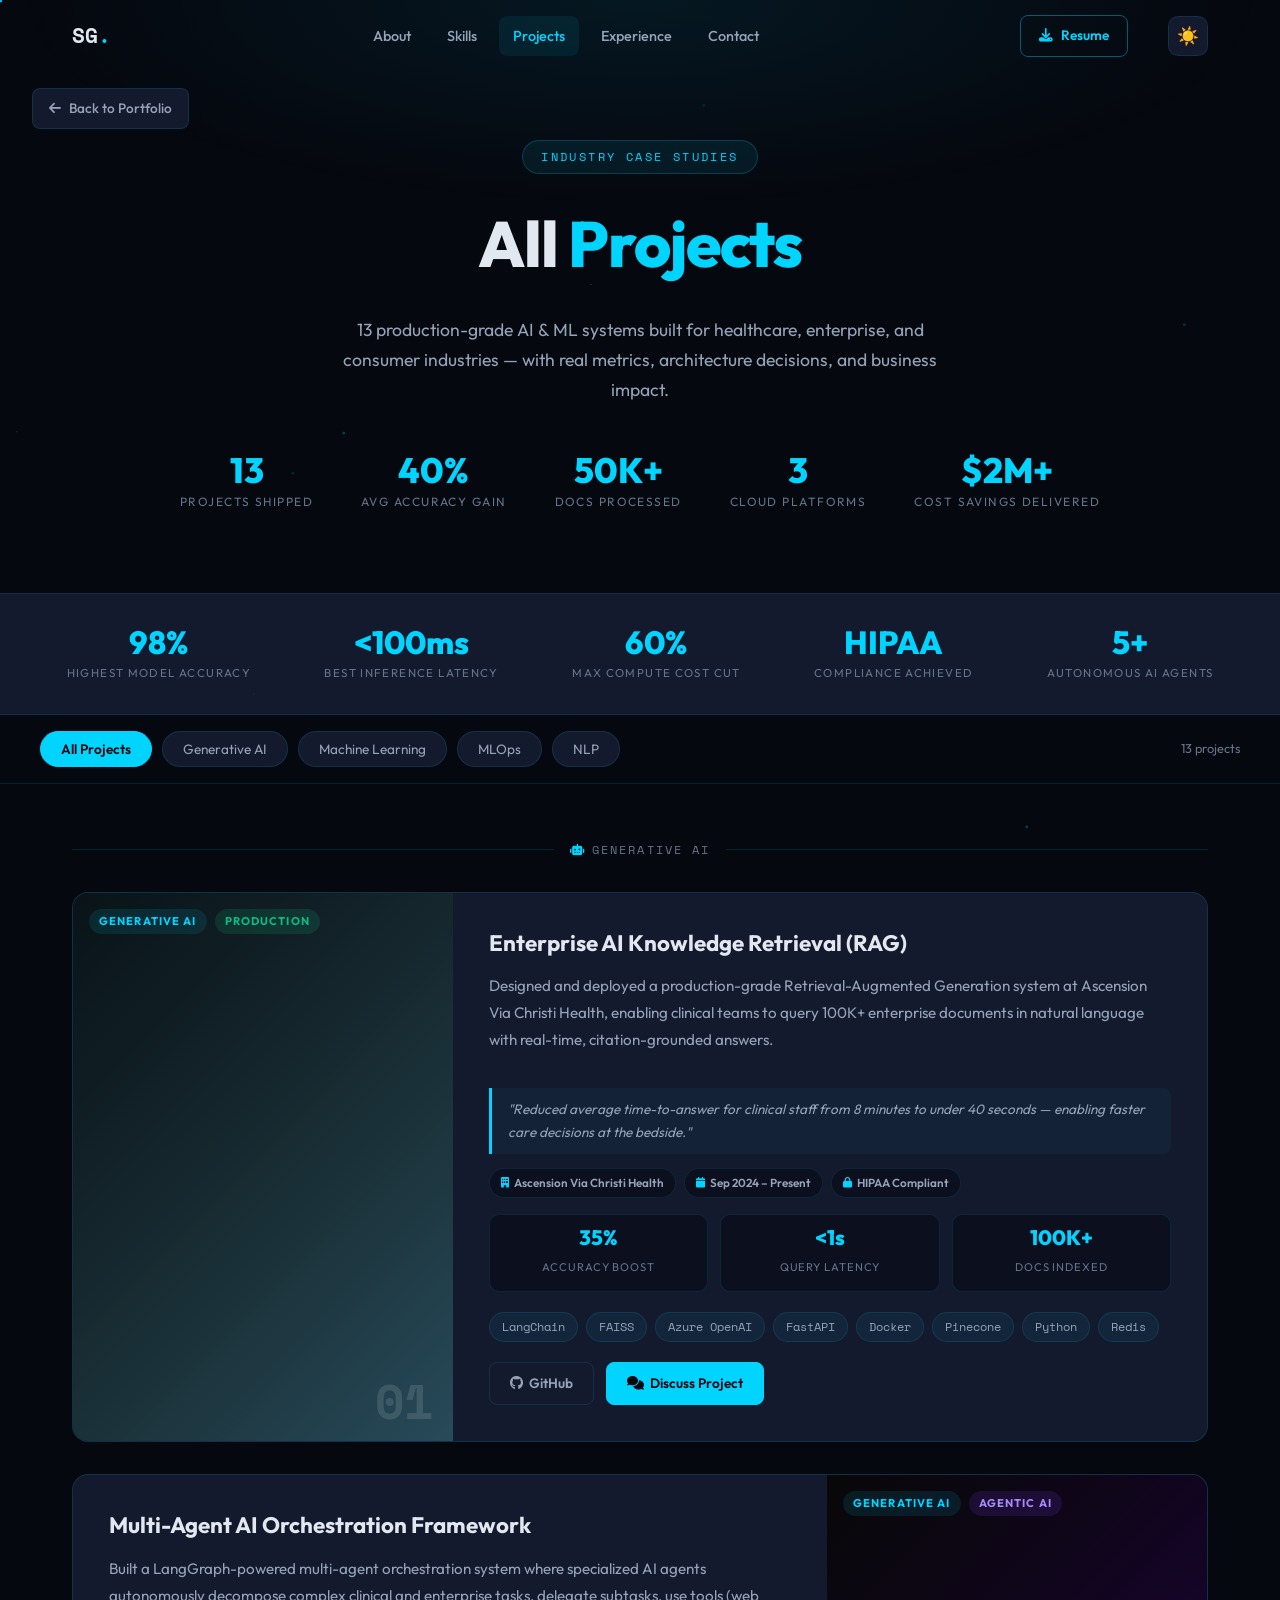
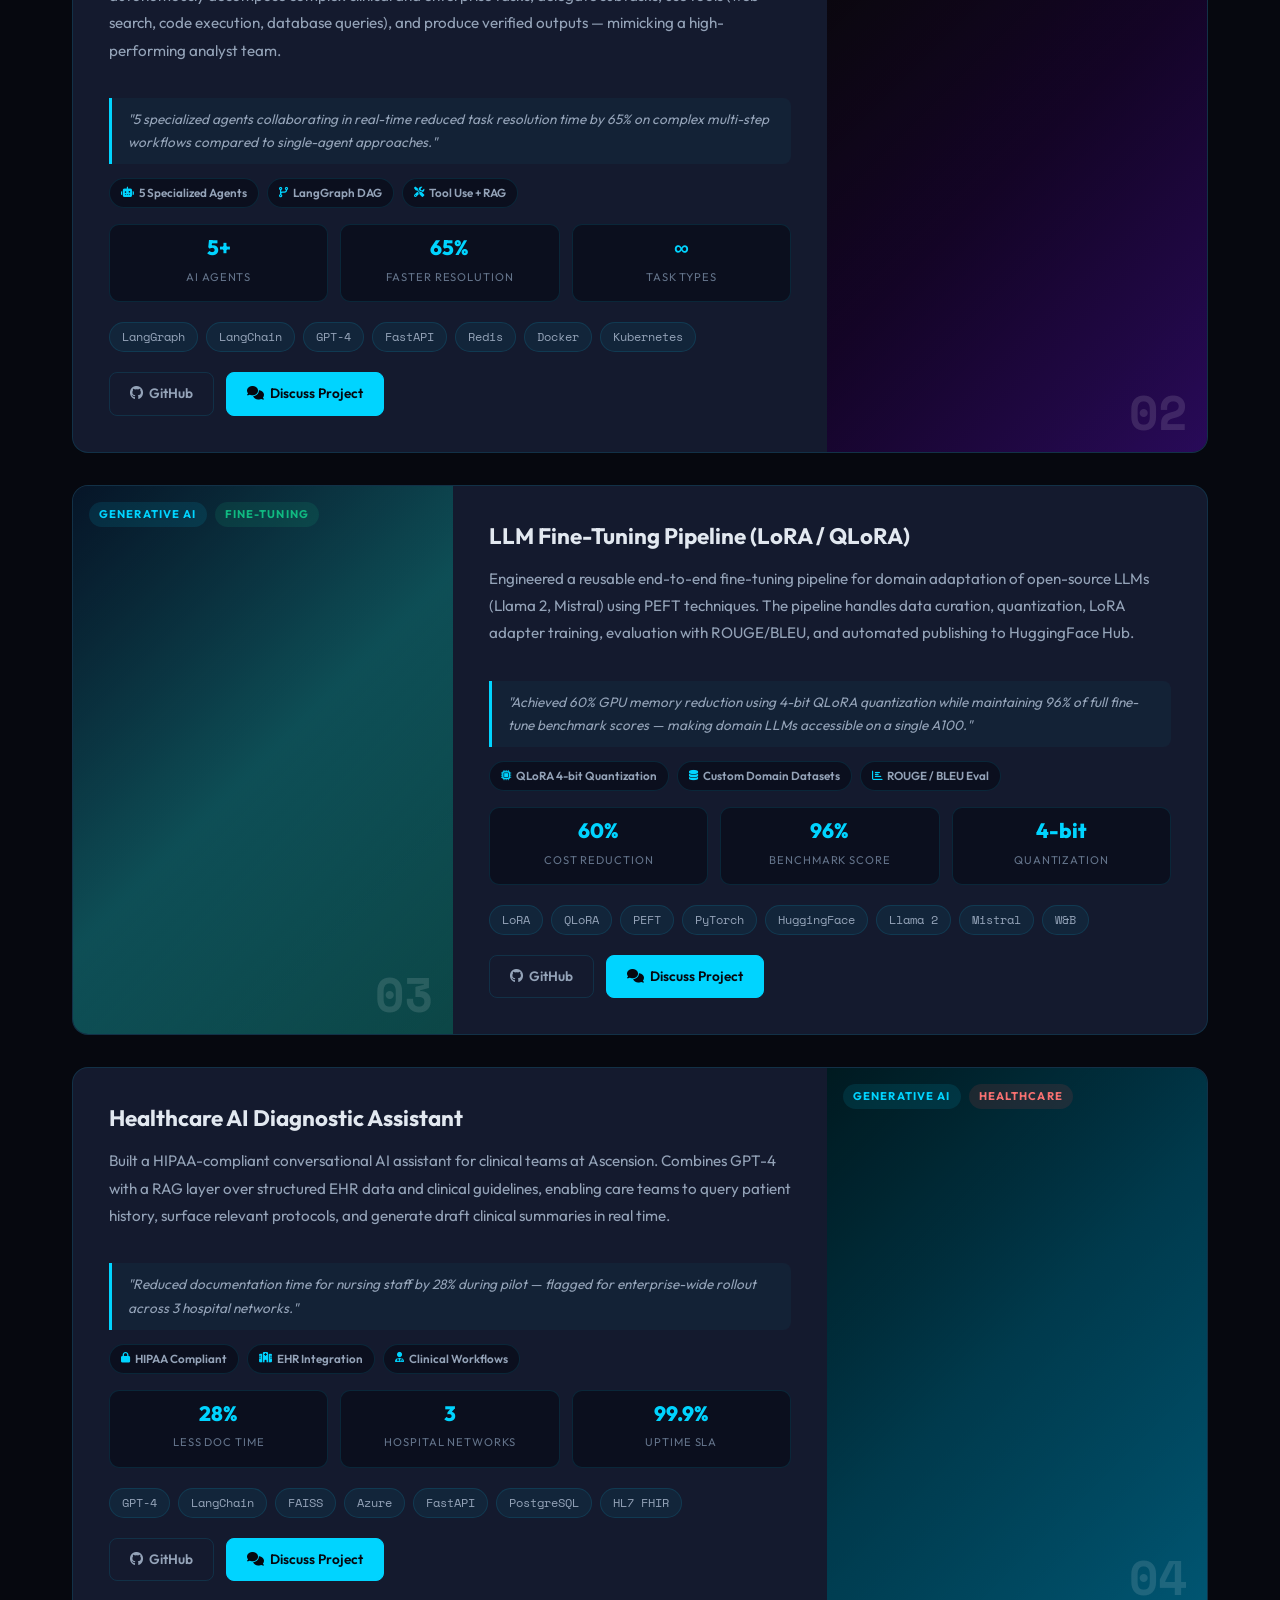
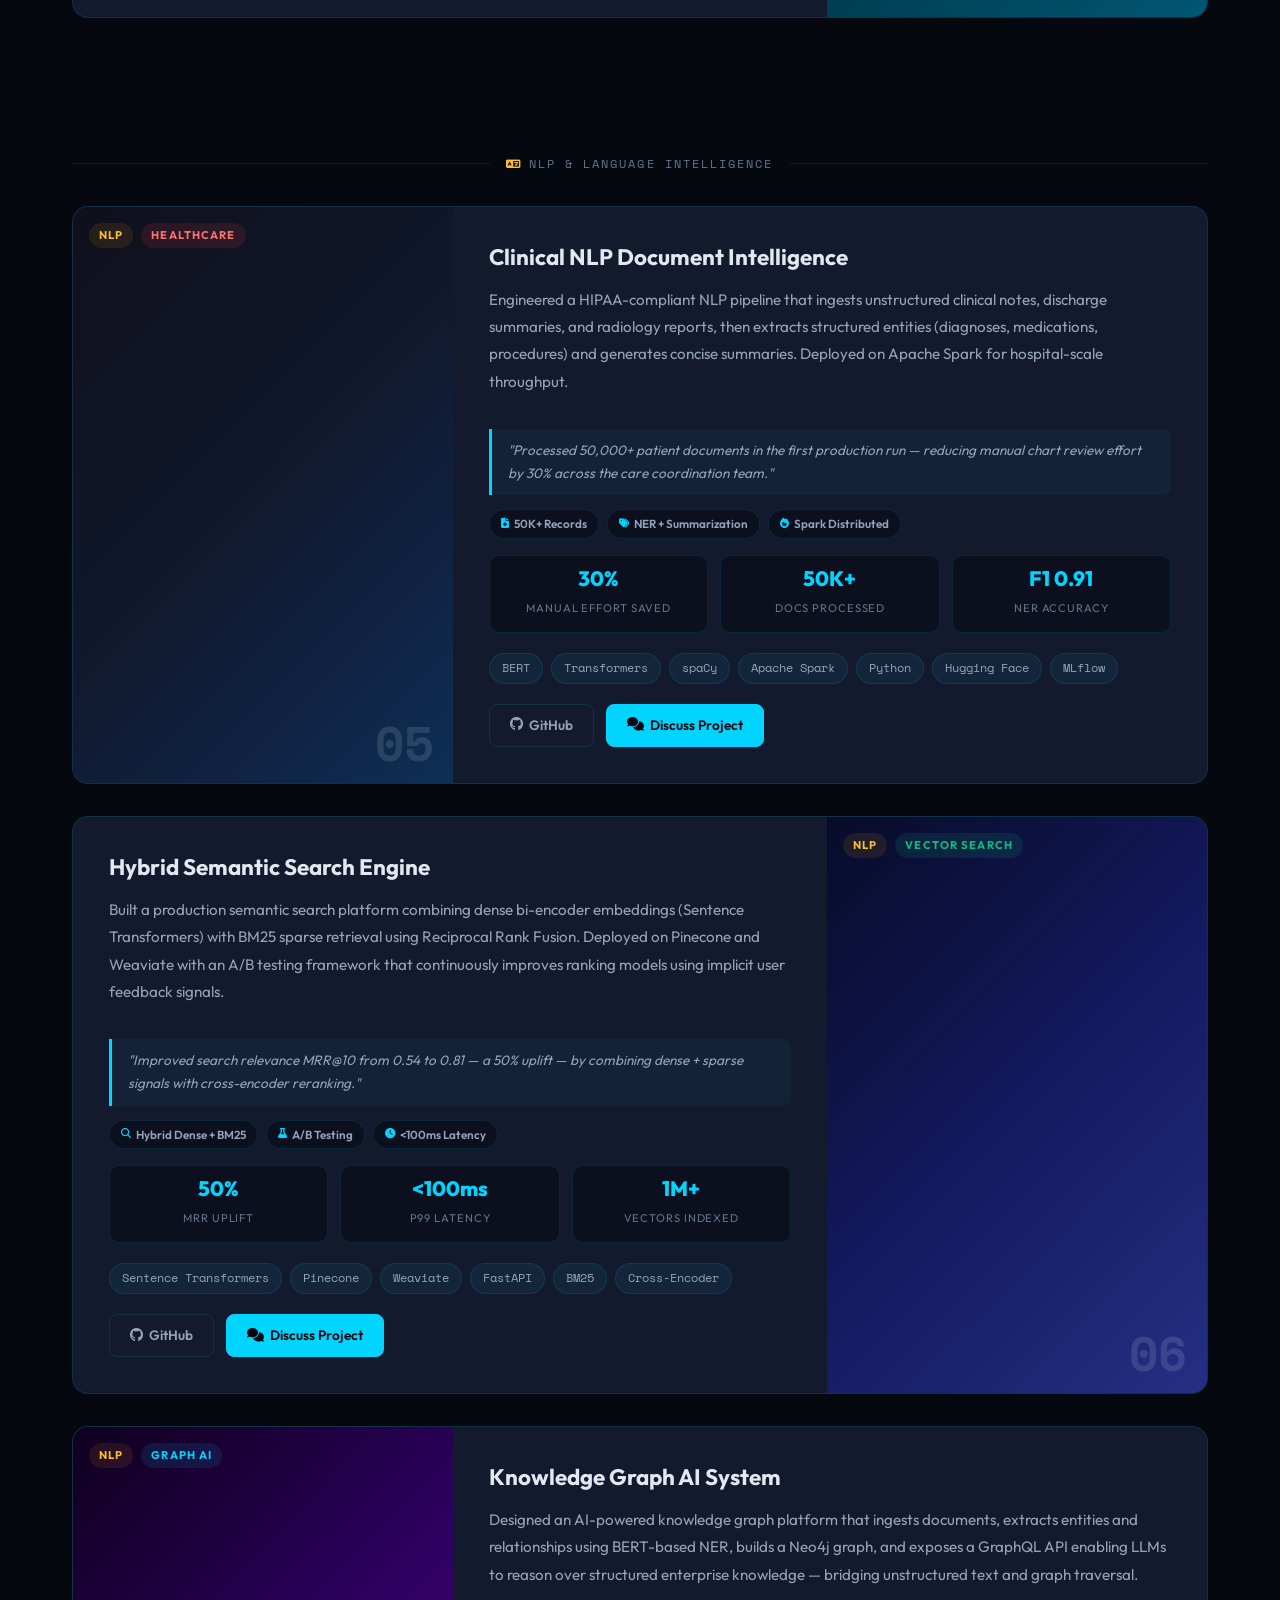
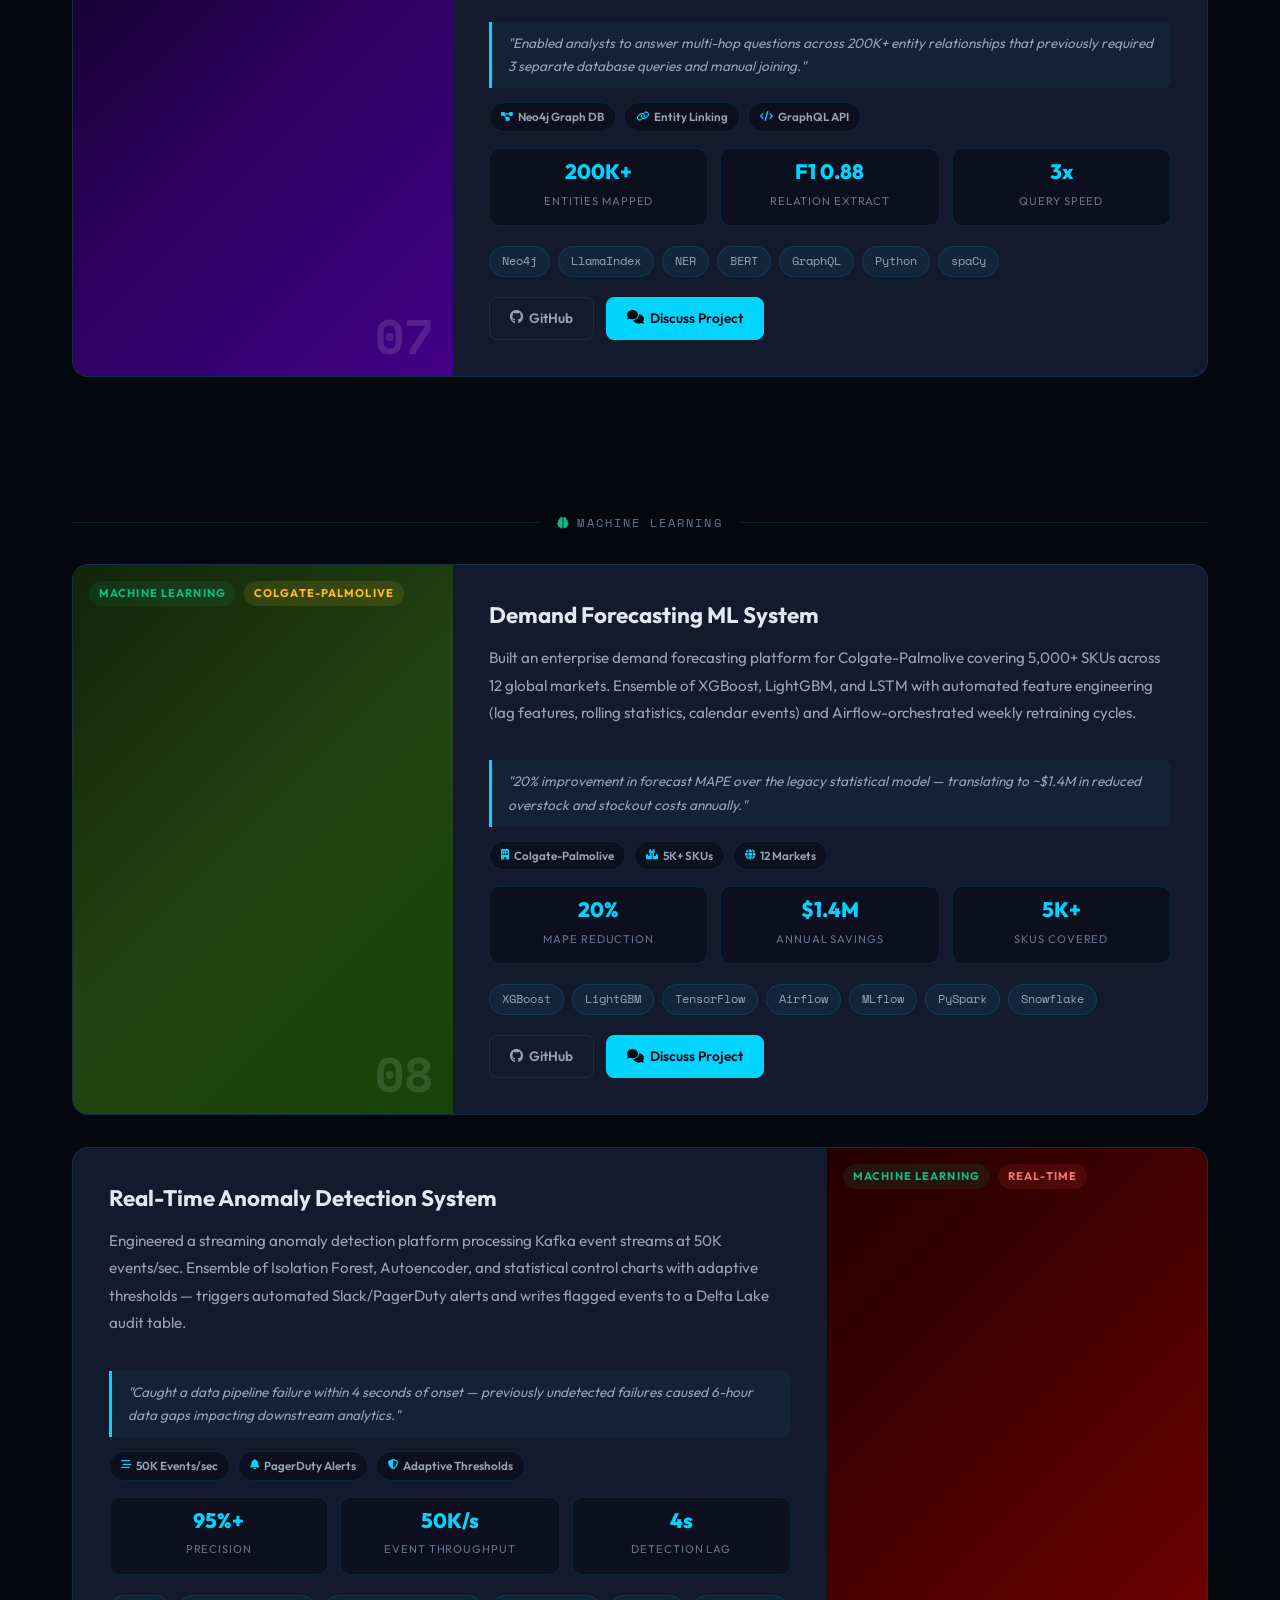
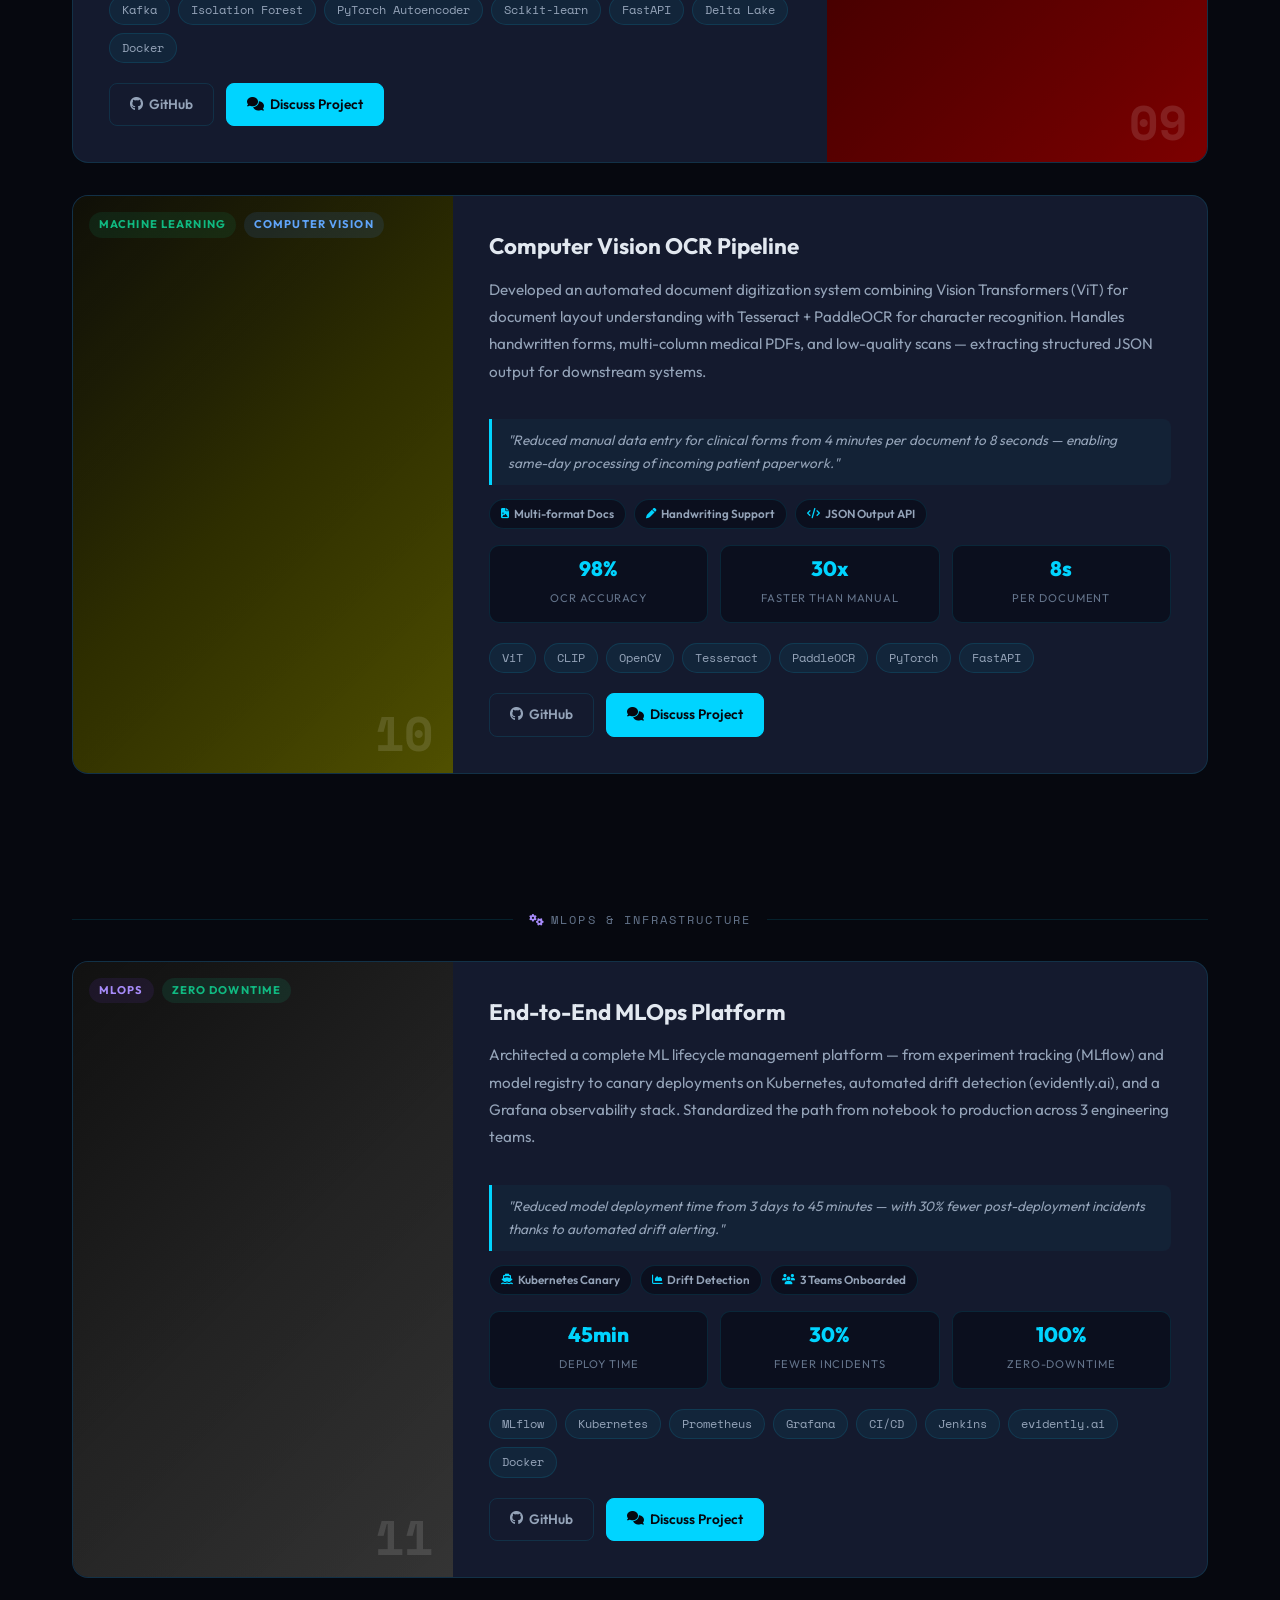
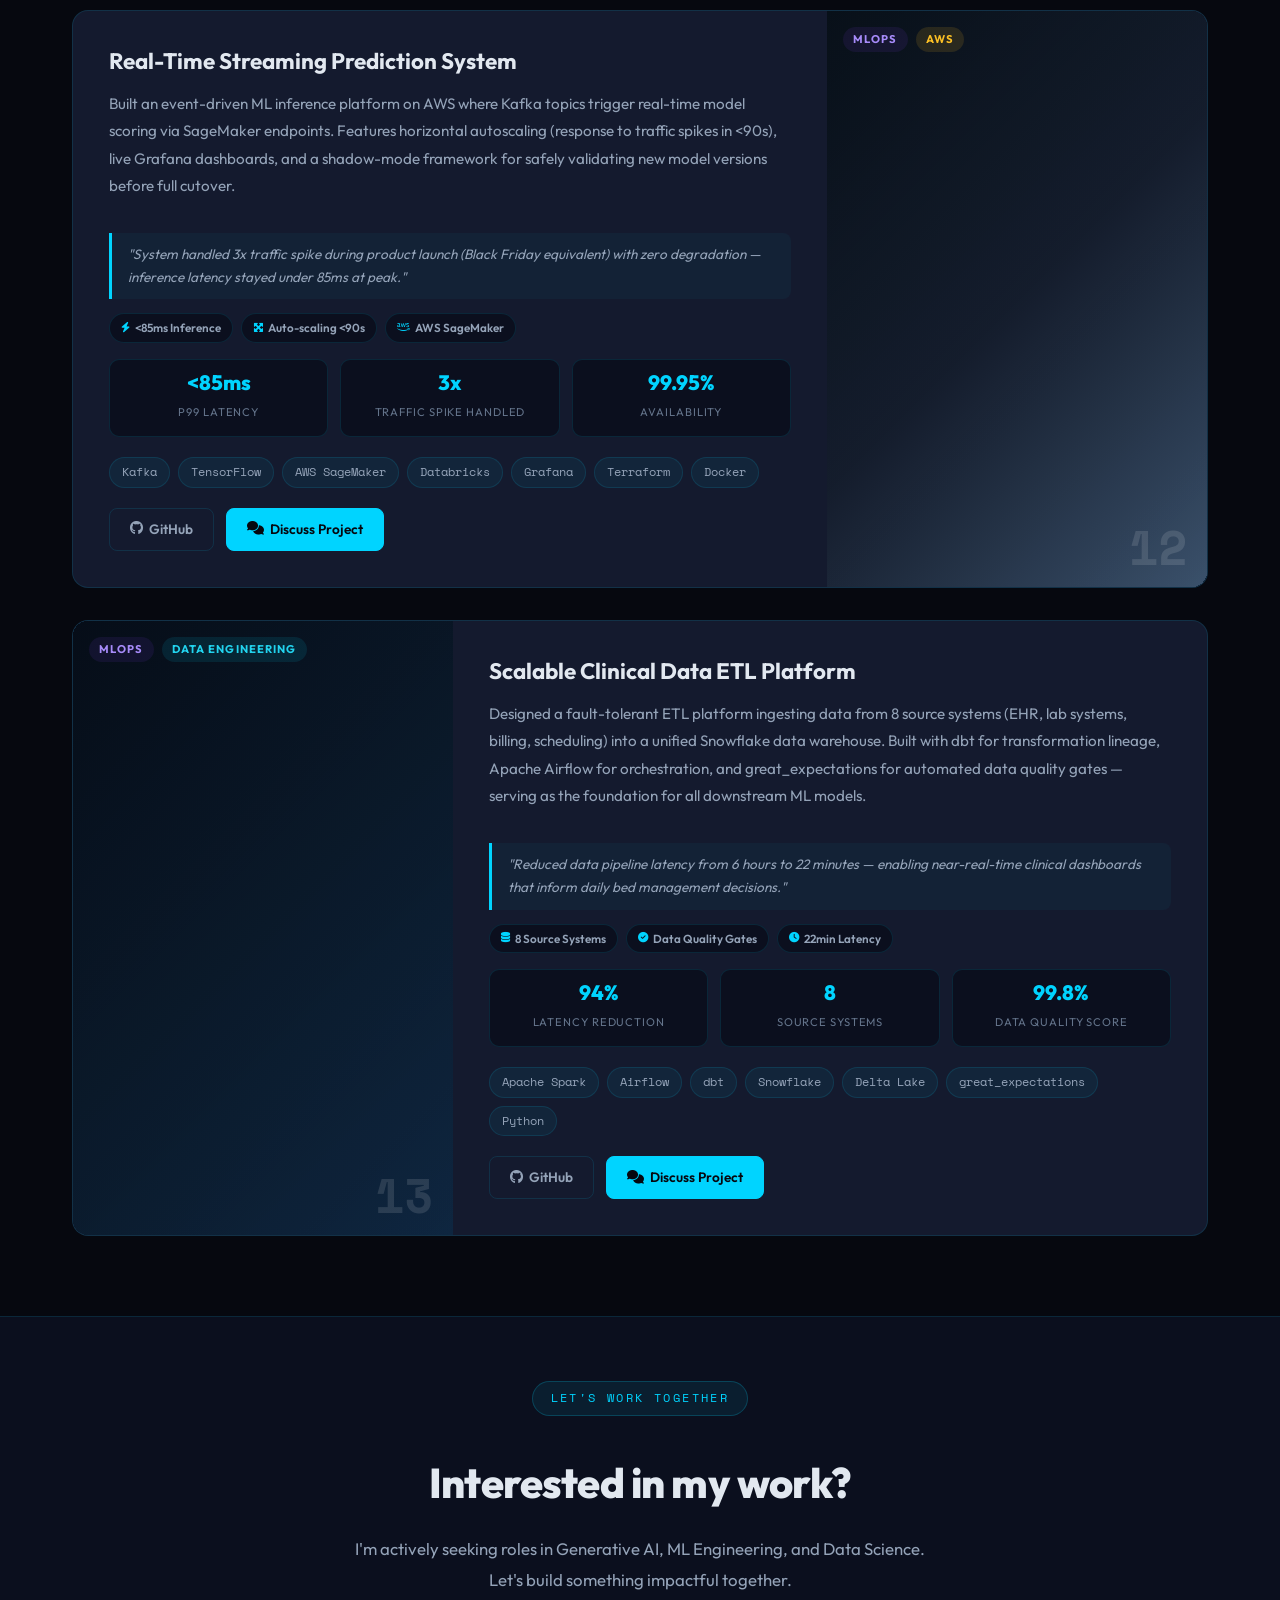
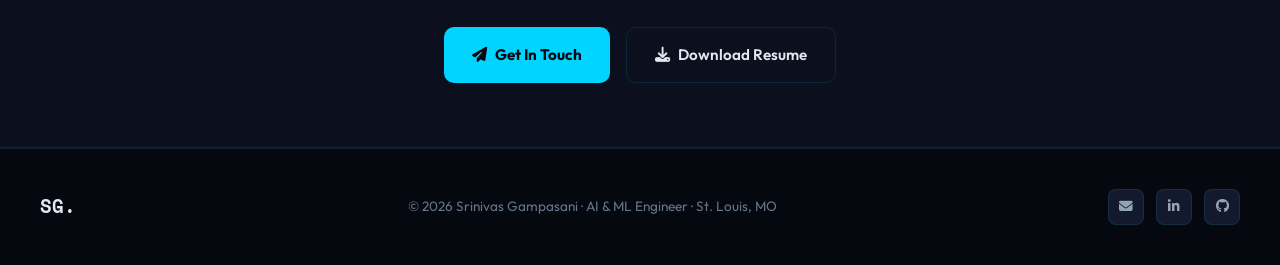
==== projects.html @ b4c56ce0 "Update projects.html" ====
<!DOCTYPE html>
<html lang="en" data-theme="dark">
<head>
  <meta charset="UTF-8">
  <meta name="viewport" content="width=device-width, initial-scale=1.0">
  <title>Projects — Srinivas Gampasani | AI & ML Engineer</title>
  <link rel="stylesheet" href="style.css">
  <link rel="stylesheet" href="https://cdnjs.cloudflare.com/ajax/libs/font-awesome/6.5.0/css/all.min.css">
  <link href="https://fonts.googleapis.com/css2?family=Space+Mono:wght@400;700&family=Outfit:wght@300;400;500;600;700;800&display=swap" rel="stylesheet">
  <style>
    /* Extra styles scoped to projects page */
    .back-nav {
      display: inline-flex; align-items: center; gap: 8px;
      color: var(--text2); text-decoration: none; font-size: 0.85rem; font-weight: 500;
      padding: 8px 16px; border-radius: 8px; border: 1px solid var(--border);
      background: var(--surface); transition: all 0.2s;
    }
    .back-nav:hover { color: var(--accent); border-color: var(--accent); }
    .back-nav-wrap {
      position: absolute; top: 88px; left: 32px; z-index: 10;
    }
    @media(max-width:600px){ .back-nav-wrap { left: 20px; top: 84px; } }

    /* Impact bar */
    .impact-bar {
      background: var(--surface);
      border-top: 1px solid var(--border);
      border-bottom: 1px solid var(--border);
      padding: 32px;
      margin-bottom: 0;
    }
    .impact-bar-inner {
      max-width: 1200px; margin: 0 auto;
      display: flex; justify-content: space-around; flex-wrap: wrap; gap: 20px;
    }
    .impact-stat { text-align: center; }
    .impact-stat-num {
      font-size: 2rem; font-weight: 800; color: var(--accent);
      display: block; line-height: 1;
    }
    .impact-stat-lbl {
      font-size: 0.72rem; color: var(--text3);
      text-transform: uppercase; letter-spacing: 0.12em; margin-top: 5px;
      display: block;
    }

    /* Project section divider label */
    .category-divider {
      display: flex; align-items: center; gap: 16px;
      max-width: 1200px; margin: 56px auto 32px; padding: 0 32px;
    }
    .category-divider-line { flex: 1; height: 1px; background: var(--border); }
    .category-divider-label {
      font-family: 'Space Mono', monospace; font-size: 0.72rem;
      letter-spacing: 0.18em; text-transform: uppercase; color: var(--text3);
      white-space: nowrap;
    }
    @media(max-width:600px){ .category-divider { padding: 0 20px; } }

    /* Project detail chips inside cards */
    .detail-chips { display: flex; flex-wrap: wrap; gap: 8px; margin-bottom: 16px; }
    .detail-chip {
      display: inline-flex; align-items: center; gap: 5px;
      font-size: 0.73rem; font-weight: 600;
      padding: 4px 11px; border-radius: 100px;
      border: 1px solid var(--border); color: var(--text2);
      background: var(--bg2);
    }
    .detail-chip i { font-size: 0.65rem; color: var(--accent); }

    /* Highlight quote inside cards */
    .project-quote {
      border-left: 3px solid var(--accent);
      padding: 10px 16px;
      margin: 14px 0;
      background: rgba(0,212,255,0.04);
      border-radius: 0 8px 8px 0;
      font-size: 0.85rem; color: var(--text2); font-style: italic;
      line-height: 1.7;
    }
    [data-theme="light"] .project-quote {
      background: rgba(0,119,182,0.05);
      border-color: var(--accent);
    }

    /* Full card reverse layout image goes right */
    .full-project-card.reverse .full-project-img { order: 2; }
    .full-project-card.reverse .full-project-body { order: 1; }

    @media(max-width:900px){
      .full-project-card.reverse .full-project-img,
      .full-project-card.reverse .full-project-body { order: unset; }
    }
  </style>
</head>
<body>

<canvas id="bg-canvas"></canvas>

<!-- NAVBAR -->
<header id="navbar">
  <div class="nav-inner">
    <a href="index.html" class="nav-logo">SG<span class="dot">.</span></a>
    <nav>
      <a href="index.html#about">About</a>
      <a href="index.html#skills">Skills</a>
      <a href="projects.html" class="active">Projects</a>
      <a href="index.html#experience">Experience</a>
      <a href="index.html#contact">Contact</a>
    </nav>
    <a href="assets/Srinivas Resume.pdf" target="_blank" class="nav-resume">
      <i class="fas fa-download"></i> Resume
    </a>
    <button id="theme-toggle" aria-label="Toggle theme">☀️</button>
    <button id="menu-toggle" aria-label="Toggle menu"><span></span><span></span><span></span></button>
  </div>
  <div class="mobile-menu" id="mobile-menu">
    <a href="index.html#about">About</a>
    <a href="index.html#skills">Skills</a>
    <a href="projects.html">Projects</a>
    <a href="index.html#experience">Experience</a>
    <a href="index.html#contact">Contact</a>
    <a href="assets/Srinivas Resume.pdf" target="_blank">Download Resume</a>
  </div>
</header>

<!-- HERO -->
<section class="projects-page-hero" style="position:relative;">
  <div class="back-nav-wrap">
    <a href="index.html" class="back-nav"><i class="fas fa-arrow-left"></i> Back to Portfolio</a>
  </div>
  <span class="section-label">Industry Case Studies</span>
  <h1>All <span class="accent">Projects</span></h1>
  <p>13 production-grade AI & ML systems built for healthcare, enterprise, and consumer industries — with real metrics, architecture decisions, and business impact.</p>
  <div class="projects-stats-bar">
    <div class="pstat"><span class="pstat-num">13</span><span class="pstat-lbl">Projects shipped</span></div>
    <div class="pstat"><span class="pstat-num">40%</span><span class="pstat-lbl">Avg accuracy gain</span></div>
    <div class="pstat"><span class="pstat-num">50K+</span><span class="pstat-lbl">Docs processed</span></div>
    <div class="pstat"><span class="pstat-num">3</span><span class="pstat-lbl">Cloud platforms</span></div>
    <div class="pstat"><span class="pstat-num">$2M+</span><span class="pstat-lbl">Cost savings delivered</span></div>
  </div>
</section>

<!-- IMPACT BAR -->
<div class="impact-bar">
  <div class="impact-bar-inner">
    <div class="impact-stat"><span class="impact-stat-num">98%</span><span class="impact-stat-lbl">Highest model accuracy</span></div>
    <div class="impact-stat"><span class="impact-stat-num">&lt;100ms</span><span class="impact-stat-lbl">Best inference latency</span></div>
    <div class="impact-stat"><span class="impact-stat-num">60%</span><span class="impact-stat-lbl">Max compute cost cut</span></div>
    <div class="impact-stat"><span class="impact-stat-num">HIPAA</span><span class="impact-stat-lbl">Compliance achieved</span></div>
    <div class="impact-stat"><span class="impact-stat-num">5+</span><span class="impact-stat-lbl">Autonomous AI agents</span></div>
  </div>
</div>

<!-- STICKY FILTER -->
<div class="projects-filter-section">
  <div class="projects-filter-inner">
    <div class="filter-bar">
      <button class="filter-btn active" data-filter="all">All Projects</button>
      <button class="filter-btn" data-filter="genai">Generative AI</button>
      <button class="filter-btn" data-filter="ml">Machine Learning</button>
      <button class="filter-btn" data-filter="mlops">MLOps</button>
      <button class="filter-btn" data-filter="nlp">NLP</button>
    </div>
    <span style="font-size:0.8rem;color:var(--text3);white-space:nowrap;">13 projects</span>
  </div>
</div>

<!-- ══════════════════════════════════════
     GENERATIVE AI SECTION
══════════════════════════════════════ -->
<div class="category-divider" data-section="genai">
  <div class="category-divider-line"></div>
  <span class="category-divider-label"><i class="fas fa-robot" style="color:var(--accent);margin-right:6px;"></i>Generative AI</span>
  <div class="category-divider-line"></div>
</div>

<div class="projects-full-grid">

  <!-- PROJECT 1: RAG System -->
  <div class="full-project-card" data-category="genai" id="rag">
    <div class="full-project-img">
      <img
        src="https://images.unsplash.com/photo-1677442135703-1787eea5ce01?w=760&q=80"
        alt="Enterprise RAG System — AI knowledge retrieval interface"
        loading="lazy"
        onerror="this.style.display='none';this.parentElement.style.background='linear-gradient(135deg,#0f2027,#203a43,#2c5364)';"
      >
      <div class="full-project-img-overlay"></div>
      <div class="full-project-img-badge">
        <span class="project-category-tag genai">Generative AI</span>
        <span class="project-category-tag mlops" style="background:rgba(16,185,129,0.15);color:#10b981;">Production</span>
      </div>
      <div class="full-project-number">01</div>
    </div>
    <div class="full-project-body">
      <h3>Enterprise AI Knowledge Retrieval (RAG)</h3>
      <p>Designed and deployed a production-grade Retrieval-Augmented Generation system at Ascension Via Christi Health, enabling clinical teams to query 100K+ enterprise documents in natural language with real-time, citation-grounded answers.</p>
      <div class="project-quote">"Reduced average time-to-answer for clinical staff from 8 minutes to under 40 seconds — enabling faster care decisions at the bedside."</div>
      <div class="detail-chips">
        <span class="detail-chip"><i class="fas fa-building"></i> Ascension Via Christi Health</span>
        <span class="detail-chip"><i class="fas fa-calendar"></i> Sep 2024 – Present</span>
        <span class="detail-chip"><i class="fas fa-lock"></i> HIPAA Compliant</span>
      </div>
      <div class="full-metrics">
        <div class="full-metric"><span class="full-metric-val">35%</span><span class="full-metric-lbl">Accuracy boost</span></div>
        <div class="full-metric"><span class="full-metric-val">&lt;1s</span><span class="full-metric-lbl">Query latency</span></div>
        <div class="full-metric"><span class="full-metric-val">100K+</span><span class="full-metric-lbl">Docs indexed</span></div>
      </div>
      <div class="full-tech-stack">
        <span>LangChain</span><span>FAISS</span><span>Azure OpenAI</span><span>FastAPI</span>
        <span>Docker</span><span>Pinecone</span><span>Python</span><span>Redis</span>
      </div>
      <div class="full-project-links">
        <a href="https://github.com/srinivas-gampasani/Enterprise-AI-Knowledge-RAG" target="_blank" class="link-github"><i class="fab fa-github"></i> GitHub</a>
        <a href="index.html#contact" class="link-demo"><i class="fas fa-comments"></i> Discuss Project</a>
      </div>
    </div>
  </div>

  <!-- PROJECT 2: Multi-Agent -->
  <div class="full-project-card reverse" data-category="genai" id="multi-agent">
    <div class="full-project-img">
      <img
        src="https://images.unsplash.com/photo-1620712943543-bcc4688e7485?w=760&q=80"
        alt="Multi-Agent AI Orchestration — neural network visualization"
        loading="lazy"
        onerror="this.style.display='none';this.parentElement.style.background='linear-gradient(135deg,#0d0d0d,#1a0533,#2d0b63)';"
      >
      <div class="full-project-img-overlay"></div>
      <div class="full-project-img-badge">
        <span class="project-category-tag genai">Generative AI</span>
        <span class="project-category-tag mlops" style="background:rgba(124,58,237,0.15);color:#a78bfa;">Agentic AI</span>
      </div>
      <div class="full-project-number">02</div>
    </div>
    <div class="full-project-body">
      <h3>Multi-Agent AI Orchestration Framework</h3>
      <p>Built a LangGraph-powered multi-agent orchestration system where specialized AI agents autonomously decompose complex clinical and enterprise tasks, delegate subtasks, use tools (web search, code execution, database queries), and produce verified outputs — mimicking a high-performing analyst team.</p>
      <div class="project-quote">"5 specialized agents collaborating in real-time reduced task resolution time by 65% on complex multi-step workflows compared to single-agent approaches."</div>
      <div class="detail-chips">
        <span class="detail-chip"><i class="fas fa-robot"></i> 5 Specialized Agents</span>
        <span class="detail-chip"><i class="fas fa-code-branch"></i> LangGraph DAG</span>
        <span class="detail-chip"><i class="fas fa-tools"></i> Tool Use + RAG</span>
      </div>
      <div class="full-metrics">
        <div class="full-metric"><span class="full-metric-val">5+</span><span class="full-metric-lbl">AI agents</span></div>
        <div class="full-metric"><span class="full-metric-val">65%</span><span class="full-metric-lbl">Faster resolution</span></div>
        <div class="full-metric"><span class="full-metric-val">∞</span><span class="full-metric-lbl">Task types</span></div>
      </div>
      <div class="full-tech-stack">
        <span>LangGraph</span><span>LangChain</span><span>GPT-4</span><span>FastAPI</span>
        <span>Redis</span><span>Docker</span><span>Kubernetes</span>
      </div>
      <div class="full-project-links">
        <a href="https://github.com/srinivas-gampasani/Multi-Agent-AI-Orchestration-Framework" target="_blank" class="link-github"><i class="fab fa-github"></i> GitHub</a>
        <a href="index.html#contact" class="link-demo"><i class="fas fa-comments"></i> Discuss Project</a>
      </div>
    </div>
  </div>

  <!-- PROJECT 3: LLM Fine-Tuning -->
  <div class="full-project-card" data-category="genai" id="lora">
    <div class="full-project-img">
      <img
        src="https://images.unsplash.com/photo-1558618666-fcd25c85cd64?w=760&q=80"
        alt="LLM Fine-Tuning Pipeline — model training visualization"
        loading="lazy"
        onerror="this.style.display='none';this.parentElement.style.background='linear-gradient(135deg,#0a2342,#126872,#0d4e4e)';"
      >
      <div class="full-project-img-overlay"></div>
      <div class="full-project-img-badge">
        <span class="project-category-tag genai">Generative AI</span>
        <span class="project-category-tag ml" style="background:rgba(16,185,129,0.12);color:#10b981;">Fine-Tuning</span>
      </div>
      <div class="full-project-number">03</div>
    </div>
    <div class="full-project-body">
      <h3>LLM Fine-Tuning Pipeline (LoRA / QLoRA)</h3>
      <p>Engineered a reusable end-to-end fine-tuning pipeline for domain adaptation of open-source LLMs (Llama 2, Mistral) using PEFT techniques. The pipeline handles data curation, quantization, LoRA adapter training, evaluation with ROUGE/BLEU, and automated publishing to HuggingFace Hub.</p>
      <div class="project-quote">"Achieved 60% GPU memory reduction using 4-bit QLoRA quantization while maintaining 96% of full fine-tune benchmark scores — making domain LLMs accessible on a single A100."</div>
      <div class="detail-chips">
        <span class="detail-chip"><i class="fas fa-microchip"></i> QLoRA 4-bit Quantization</span>
        <span class="detail-chip"><i class="fas fa-database"></i> Custom Domain Datasets</span>
        <span class="detail-chip"><i class="fas fa-chart-bar"></i> ROUGE / BLEU Eval</span>
      </div>
      <div class="full-metrics">
        <div class="full-metric"><span class="full-metric-val">60%</span><span class="full-metric-lbl">Cost reduction</span></div>
        <div class="full-metric"><span class="full-metric-val">96%</span><span class="full-metric-lbl">Benchmark score</span></div>
        <div class="full-metric"><span class="full-metric-val">4-bit</span><span class="full-metric-lbl">Quantization</span></div>
      </div>
      <div class="full-tech-stack">
        <span>LoRA</span><span>QLoRA</span><span>PEFT</span><span>PyTorch</span>
        <span>HuggingFace</span><span>Llama 2</span><span>Mistral</span><span>W&B</span>
      </div>
      <div class="full-project-links">
        <a href="https://github.com/srinivas-gampasani" target="_blank" class="link-github"><i class="fab fa-github"></i> GitHub</a>
        <a href="index.html#contact" class="link-demo"><i class="fas fa-comments"></i> Discuss Project</a>
      </div>
    </div>
  </div>

  <!-- PROJECT 4: Healthcare AI Assistant -->
  <div class="full-project-card reverse" data-category="genai" id="healthcare-ai">
    <div class="full-project-img">
      <img
        src="https://images.unsplash.com/photo-1576091160550-2173dba999ef?w=760&q=80"
        alt="Healthcare AI Diagnostic Assistant — clinical AI interface"
        loading="lazy"
        onerror="this.style.display='none';this.parentElement.style.background='linear-gradient(135deg,#002b36,#004d66,#006080)';"
      >
      <div class="full-project-img-overlay"></div>
      <div class="full-project-img-badge">
        <span class="project-category-tag genai">Generative AI</span>
        <span class="project-category-tag" style="background:rgba(239,68,68,0.12);color:#f87171;border:none;">Healthcare</span>
      </div>
      <div class="full-project-number">04</div>
    </div>
    <div class="full-project-body">
      <h3>Healthcare AI Diagnostic Assistant</h3>
      <p>Built a HIPAA-compliant conversational AI assistant for clinical teams at Ascension. Combines GPT-4 with a RAG layer over structured EHR data and clinical guidelines, enabling care teams to query patient history, surface relevant protocols, and generate draft clinical summaries in real time.</p>
      <div class="project-quote">"Reduced documentation time for nursing staff by 28% during pilot — flagged for enterprise-wide rollout across 3 hospital networks."</div>
      <div class="detail-chips">
        <span class="detail-chip"><i class="fas fa-lock"></i> HIPAA Compliant</span>
        <span class="detail-chip"><i class="fas fa-hospital"></i> EHR Integration</span>
        <span class="detail-chip"><i class="fas fa-user-md"></i> Clinical Workflows</span>
      </div>
      <div class="full-metrics">
        <div class="full-metric"><span class="full-metric-val">28%</span><span class="full-metric-lbl">Less doc time</span></div>
        <div class="full-metric"><span class="full-metric-val">3</span><span class="full-metric-lbl">Hospital networks</span></div>
        <div class="full-metric"><span class="full-metric-val">99.9%</span><span class="full-metric-lbl">Uptime SLA</span></div>
      </div>
      <div class="full-tech-stack">
        <span>GPT-4</span><span>LangChain</span><span>FAISS</span><span>Azure</span>
        <span>FastAPI</span><span>PostgreSQL</span><span>HL7 FHIR</span>
      </div>
      <div class="full-project-links">
        <a href="https://github.com/srinivas-gampasani" target="_blank" class="link-github"><i class="fab fa-github"></i> GitHub</a>
        <a href="index.html#contact" class="link-demo"><i class="fas fa-comments"></i> Discuss Project</a>
      </div>
    </div>
  </div>

</div><!-- /genai projects grid -->


<!-- ══════════════════════════════════════
     NLP SECTION
══════════════════════════════════════ -->
<div class="category-divider" data-section="nlp">
  <div class="category-divider-line"></div>
  <span class="category-divider-label"><i class="fas fa-language" style="color:#fbbf24;margin-right:6px;"></i>NLP & Language Intelligence</span>
  <div class="category-divider-line"></div>
</div>

<div class="projects-full-grid">

  <!-- PROJECT 5: Clinical NLP -->
  <div class="full-project-card" data-category="nlp" id="clinical-nlp">
    <div class="full-project-img">
      <img
        src="https://images.unsplash.com/photo-1584308666744-24d5c474f2ae?w=760&q=80"
        alt="Clinical NLP Document Intelligence — medical records processing"
        loading="lazy"
        onerror="this.style.display='none';this.parentElement.style.background='linear-gradient(135deg,#1a1a2e,#16213e,#0f3460)';"
      >
      <div class="full-project-img-overlay"></div>
      <div class="full-project-img-badge">
        <span class="project-category-tag nlp">NLP</span>
        <span class="project-category-tag" style="background:rgba(239,68,68,0.12);color:#f87171;border:none;">Healthcare</span>
      </div>
      <div class="full-project-number">05</div>
    </div>
    <div class="full-project-body">
      <h3>Clinical NLP Document Intelligence</h3>
      <p>Engineered a HIPAA-compliant NLP pipeline that ingests unstructured clinical notes, discharge summaries, and radiology reports, then extracts structured entities (diagnoses, medications, procedures) and generates concise summaries. Deployed on Apache Spark for hospital-scale throughput.</p>
      <div class="project-quote">"Processed 50,000+ patient documents in the first production run — reducing manual chart review effort by 30% across the care coordination team."</div>
      <div class="detail-chips">
        <span class="detail-chip"><i class="fas fa-file-medical"></i> 50K+ Records</span>
        <span class="detail-chip"><i class="fas fa-tags"></i> NER + Summarization</span>
        <span class="detail-chip"><i class="fas fa-fire"></i> Spark Distributed</span>
      </div>
      <div class="full-metrics">
        <div class="full-metric"><span class="full-metric-val">30%</span><span class="full-metric-lbl">Manual effort saved</span></div>
        <div class="full-metric"><span class="full-metric-val">50K+</span><span class="full-metric-lbl">Docs processed</span></div>
        <div class="full-metric"><span class="full-metric-val">F1 0.91</span><span class="full-metric-lbl">NER accuracy</span></div>
      </div>
      <div class="full-tech-stack">
        <span>BERT</span><span>Transformers</span><span>spaCy</span><span>Apache Spark</span>
        <span>Python</span><span>Hugging Face</span><span>MLflow</span>
      </div>
      <div class="full-project-links">
        <a href="https://github.com/srinivas-gampasani" target="_blank" class="link-github"><i class="fab fa-github"></i> GitHub</a>
        <a href="index.html#contact" class="link-demo"><i class="fas fa-comments"></i> Discuss Project</a>
      </div>
    </div>
  </div>

  <!-- PROJECT 6: Semantic Search -->
  <div class="full-project-card reverse" data-category="nlp" id="semantic-search">
    <div class="full-project-img">
      <img
        src="https://images.unsplash.com/photo-1563986768609-322da13575f3?w=760&q=80"
        alt="Semantic Search Engine — vector search visualization"
        loading="lazy"
        onerror="this.style.display='none';this.parentElement.style.background='linear-gradient(135deg,#0c1445,#1a237e,#283593)';"
      >
      <div class="full-project-img-overlay"></div>
      <div class="full-project-img-badge">
        <span class="project-category-tag nlp">NLP</span>
        <span class="project-category-tag mlops" style="background:rgba(16,185,129,0.12);color:#10b981;border:none;">Vector Search</span>
      </div>
      <div class="full-project-number">06</div>
    </div>
    <div class="full-project-body">
      <h3>Hybrid Semantic Search Engine</h3>
      <p>Built a production semantic search platform combining dense bi-encoder embeddings (Sentence Transformers) with BM25 sparse retrieval using Reciprocal Rank Fusion. Deployed on Pinecone and Weaviate with an A/B testing framework that continuously improves ranking models using implicit user feedback signals.</p>
      <div class="project-quote">"Improved search relevance MRR@10 from 0.54 to 0.81 — a 50% uplift — by combining dense + sparse signals with cross-encoder reranking."</div>
      <div class="detail-chips">
        <span class="detail-chip"><i class="fas fa-search"></i> Hybrid Dense + BM25</span>
        <span class="detail-chip"><i class="fas fa-flask"></i> A/B Testing</span>
        <span class="detail-chip"><i class="fas fa-clock"></i> &lt;100ms Latency</span>
      </div>
      <div class="full-metrics">
        <div class="full-metric"><span class="full-metric-val">50%</span><span class="full-metric-lbl">MRR uplift</span></div>
        <div class="full-metric"><span class="full-metric-val">&lt;100ms</span><span class="full-metric-lbl">P99 latency</span></div>
        <div class="full-metric"><span class="full-metric-val">1M+</span><span class="full-metric-lbl">Vectors indexed</span></div>
      </div>
      <div class="full-tech-stack">
        <span>Sentence Transformers</span><span>Pinecone</span><span>Weaviate</span>
        <span>FastAPI</span><span>BM25</span><span>Cross-Encoder</span>
      </div>
      <div class="full-project-links">
        <a href="https://github.com/srinivas-gampasani" target="_blank" class="link-github"><i class="fab fa-github"></i> GitHub</a>
        <a href="index.html#contact" class="link-demo"><i class="fas fa-comments"></i> Discuss Project</a>
      </div>
    </div>
  </div>

  <!-- PROJECT 7: Knowledge Graph -->
  <div class="full-project-card" data-category="nlp" id="knowledge-graph">
    <div class="full-project-img">
      <img
        src="https://images.unsplash.com/photo-1551288049-bebda4e38f71?w=760&q=80"
        alt="Knowledge Graph AI System — graph database visualization"
        loading="lazy"
        onerror="this.style.display='none';this.parentElement.style.background='linear-gradient(135deg,#1a0033,#3d0080,#4a0096)';"
      >
      <div class="full-project-img-overlay"></div>
      <div class="full-project-img-badge">
        <span class="project-category-tag nlp">NLP</span>
        <span class="project-category-tag genai">Graph AI</span>
      </div>
      <div class="full-project-number">07</div>
    </div>
    <div class="full-project-body">
      <h3>Knowledge Graph AI System</h3>
      <p>Designed an AI-powered knowledge graph platform that ingests documents, extracts entities and relationships using BERT-based NER, builds a Neo4j graph, and exposes a GraphQL API enabling LLMs to reason over structured enterprise knowledge — bridging unstructured text and graph traversal.</p>
      <div class="project-quote">"Enabled analysts to answer multi-hop questions across 200K+ entity relationships that previously required 3 separate database queries and manual joining."</div>
      <div class="detail-chips">
        <span class="detail-chip"><i class="fas fa-project-diagram"></i> Neo4j Graph DB</span>
        <span class="detail-chip"><i class="fas fa-link"></i> Entity Linking</span>
        <span class="detail-chip"><i class="fas fa-code"></i> GraphQL API</span>
      </div>
      <div class="full-metrics">
        <div class="full-metric"><span class="full-metric-val">200K+</span><span class="full-metric-lbl">Entities mapped</span></div>
        <div class="full-metric"><span class="full-metric-val">F1 0.88</span><span class="full-metric-lbl">Relation extract</span></div>
        <div class="full-metric"><span class="full-metric-val">3x</span><span class="full-metric-lbl">Query speed</span></div>
      </div>
      <div class="full-tech-stack">
        <span>Neo4j</span><span>LlamaIndex</span><span>NER</span><span>BERT</span>
        <span>GraphQL</span><span>Python</span><span>spaCy</span>
      </div>
      <div class="full-project-links">
        <a href="https://github.com/srinivas-gampasani" target="_blank" class="link-github"><i class="fab fa-github"></i> GitHub</a>
        <a href="index.html#contact" class="link-demo"><i class="fas fa-comments"></i> Discuss Project</a>
      </div>
    </div>
  </div>

</div><!-- /nlp projects grid -->


<!-- ══════════════════════════════════════
     MACHINE LEARNING SECTION
══════════════════════════════════════ -->
<div class="category-divider" data-section="ml">
  <div class="category-divider-line"></div>
  <span class="category-divider-label"><i class="fas fa-brain" style="color:#10b981;margin-right:6px;"></i>Machine Learning</span>
  <div class="category-divider-line"></div>
</div>

<div class="projects-full-grid">

  <!-- PROJECT 8: Demand Forecasting -->
  <div class="full-project-card" data-category="ml" id="demand-forecast">
    <div class="full-project-img">
      <img
        src="https://images.unsplash.com/photo-1611974789855-9c2a0a7236a3?w=760&q=80"
        alt="Demand Forecasting ML System — analytics dashboard"
        loading="lazy"
        onerror="this.style.display='none';this.parentElement.style.background='linear-gradient(135deg,#1e3c0f,#2d5a17,#1a4a0a)';"
      >
      <div class="full-project-img-overlay"></div>
      <div class="full-project-img-badge">
        <span class="project-category-tag ml">Machine Learning</span>
        <span class="project-category-tag" style="background:rgba(251,191,36,0.12);color:#fbbf24;border:none;">Colgate-Palmolive</span>
      </div>
      <div class="full-project-number">08</div>
    </div>
    <div class="full-project-body">
      <h3>Demand Forecasting ML System</h3>
      <p>Built an enterprise demand forecasting platform for Colgate-Palmolive covering 5,000+ SKUs across 12 global markets. Ensemble of XGBoost, LightGBM, and LSTM with automated feature engineering (lag features, rolling statistics, calendar events) and Airflow-orchestrated weekly retraining cycles.</p>
      <div class="project-quote">"20% improvement in forecast MAPE over the legacy statistical model — translating to ~$1.4M in reduced overstock and stockout costs annually."</div>
      <div class="detail-chips">
        <span class="detail-chip"><i class="fas fa-building"></i> Colgate-Palmolive</span>
        <span class="detail-chip"><i class="fas fa-boxes"></i> 5K+ SKUs</span>
        <span class="detail-chip"><i class="fas fa-globe"></i> 12 Markets</span>
      </div>
      <div class="full-metrics">
        <div class="full-metric"><span class="full-metric-val">20%</span><span class="full-metric-lbl">MAPE reduction</span></div>
        <div class="full-metric"><span class="full-metric-val">$1.4M</span><span class="full-metric-lbl">Annual savings</span></div>
        <div class="full-metric"><span class="full-metric-val">5K+</span><span class="full-metric-lbl">SKUs covered</span></div>
      </div>
      <div class="full-tech-stack">
        <span>XGBoost</span><span>LightGBM</span><span>TensorFlow</span><span>Airflow</span>
        <span>MLflow</span><span>PySpark</span><span>Snowflake</span>
      </div>
      <div class="full-project-links">
        <a href="https://github.com/srinivas-gampasani" target="_blank" class="link-github"><i class="fab fa-github"></i> GitHub</a>
        <a href="index.html#contact" class="link-demo"><i class="fas fa-comments"></i> Discuss Project</a>
      </div>
    </div>
  </div>

  <!-- PROJECT 9: Anomaly Detection -->
  <div class="full-project-card reverse" data-category="ml" id="anomaly">
    <div class="full-project-img">
      <img
        src="https://images.unsplash.com/photo-1504868584819-f8e8b4b6d7e3?w=760&q=80"
        alt="Real-Time Anomaly Detection — monitoring dashboard"
        loading="lazy"
        onerror="this.style.display='none';this.parentElement.style.background='linear-gradient(135deg,#3b0000,#660000,#8b0000)';"
      >
      <div class="full-project-img-overlay"></div>
      <div class="full-project-img-badge">
        <span class="project-category-tag ml">Machine Learning</span>
        <span class="project-category-tag mlops" style="background:rgba(239,68,68,0.12);color:#f87171;border:none;">Real-Time</span>
      </div>
      <div class="full-project-number">09</div>
    </div>
    <div class="full-project-body">
      <h3>Real-Time Anomaly Detection System</h3>
      <p>Engineered a streaming anomaly detection platform processing Kafka event streams at 50K events/sec. Ensemble of Isolation Forest, Autoencoder, and statistical control charts with adaptive thresholds — triggers automated Slack/PagerDuty alerts and writes flagged events to a Delta Lake audit table.</p>
      <div class="project-quote">"Caught a data pipeline failure within 4 seconds of onset — previously undetected failures caused 6-hour data gaps impacting downstream analytics."</div>
      <div class="detail-chips">
        <span class="detail-chip"><i class="fas fa-stream"></i> 50K Events/sec</span>
        <span class="detail-chip"><i class="fas fa-bell"></i> PagerDuty Alerts</span>
        <span class="detail-chip"><i class="fas fa-shield-alt"></i> Adaptive Thresholds</span>
      </div>
      <div class="full-metrics">
        <div class="full-metric"><span class="full-metric-val">95%+</span><span class="full-metric-lbl">Precision</span></div>
        <div class="full-metric"><span class="full-metric-val">50K/s</span><span class="full-metric-lbl">Event throughput</span></div>
        <div class="full-metric"><span class="full-metric-val">4s</span><span class="full-metric-lbl">Detection lag</span></div>
      </div>
      <div class="full-tech-stack">
        <span>Kafka</span><span>Isolation Forest</span><span>PyTorch Autoencoder</span>
        <span>Scikit-learn</span><span>FastAPI</span><span>Delta Lake</span><span>Docker</span>
      </div>
      <div class="full-project-links">
        <a href="https://github.com/srinivas-gampasani" target="_blank" class="link-github"><i class="fab fa-github"></i> GitHub</a>
        <a href="index.html#contact" class="link-demo"><i class="fas fa-comments"></i> Discuss Project</a>
      </div>
    </div>
  </div>

  <!-- PROJECT 10: Computer Vision OCR -->
  <div class="full-project-card" data-category="ml" id="ocr">
    <div class="full-project-img">
      <img
        src="https://images.unsplash.com/photo-1666112835156-c65bb806b71e?w=760&q=80"
        alt="Computer Vision OCR Pipeline — document scanning AI"
        loading="lazy"
        onerror="this.style.display='none';this.parentElement.style.background='linear-gradient(135deg,#1a1a0d,#3d3d00,#595900)';"
      >
      <div class="full-project-img-overlay"></div>
      <div class="full-project-img-badge">
        <span class="project-category-tag ml">Machine Learning</span>
        <span class="project-category-tag genai" style="background:rgba(59,130,246,0.12);color:#60a5fa;border:none;">Computer Vision</span>
      </div>
      <div class="full-project-number">10</div>
    </div>
    <div class="full-project-body">
      <h3>Computer Vision OCR Pipeline</h3>
      <p>Developed an automated document digitization system combining Vision Transformers (ViT) for document layout understanding with Tesseract + PaddleOCR for character recognition. Handles handwritten forms, multi-column medical PDFs, and low-quality scans — extracting structured JSON output for downstream systems.</p>
      <div class="project-quote">"Reduced manual data entry for clinical forms from 4 minutes per document to 8 seconds — enabling same-day processing of incoming patient paperwork."</div>
      <div class="detail-chips">
        <span class="detail-chip"><i class="fas fa-file-image"></i> Multi-format Docs</span>
        <span class="detail-chip"><i class="fas fa-pen"></i> Handwriting Support</span>
        <span class="detail-chip"><i class="fas fa-code"></i> JSON Output API</span>
      </div>
      <div class="full-metrics">
        <div class="full-metric"><span class="full-metric-val">98%</span><span class="full-metric-lbl">OCR accuracy</span></div>
        <div class="full-metric"><span class="full-metric-val">30x</span><span class="full-metric-lbl">Faster than manual</span></div>
        <div class="full-metric"><span class="full-metric-val">8s</span><span class="full-metric-lbl">Per document</span></div>
      </div>
      <div class="full-tech-stack">
        <span>ViT</span><span>CLIP</span><span>OpenCV</span><span>Tesseract</span>
        <span>PaddleOCR</span><span>PyTorch</span><span>FastAPI</span>
      </div>
      <div class="full-project-links">
        <a href="https://github.com/srinivas-gampasani" target="_blank" class="link-github"><i class="fab fa-github"></i> GitHub</a>
        <a href="index.html#contact" class="link-demo"><i class="fas fa-comments"></i> Discuss Project</a>
      </div>
    </div>
  </div>

</div><!-- /ml projects grid -->


<!-- ══════════════════════════════════════
     MLOPS SECTION
══════════════════════════════════════ -->
<div class="category-divider" data-section="mlops">
  <div class="category-divider-line"></div>
  <span class="category-divider-label"><i class="fas fa-cogs" style="color:#a78bfa;margin-right:6px;"></i>MLOps & Infrastructure</span>
  <div class="category-divider-line"></div>
</div>

<div class="projects-full-grid">

  <!-- PROJECT 11: MLOps Pipeline -->
  <div class="full-project-card" data-category="mlops" id="mlops-pipeline">
    <div class="full-project-img">
      <img
        src="https://images.unsplash.com/photo-1667372393119-3d4c48d07fc9?w=760&q=80"
        alt="End-to-End MLOps Pipeline — Kubernetes deployment infrastructure"
        loading="lazy"
        onerror="this.style.display='none';this.parentElement.style.background='linear-gradient(135deg,#1c1c1c,#2e2e2e,#3a3a3a)';"
      >
      <div class="full-project-img-overlay"></div>
      <div class="full-project-img-badge">
        <span class="project-category-tag mlops">MLOps</span>
        <span class="project-category-tag" style="background:rgba(16,185,129,0.12);color:#10b981;border:none;">Zero Downtime</span>
      </div>
      <div class="full-project-number">11</div>
    </div>
    <div class="full-project-body">
      <h3>End-to-End MLOps Platform</h3>
      <p>Architected a complete ML lifecycle management platform — from experiment tracking (MLflow) and model registry to canary deployments on Kubernetes, automated drift detection (evidently.ai), and a Grafana observability stack. Standardized the path from notebook to production across 3 engineering teams.</p>
      <div class="project-quote">"Reduced model deployment time from 3 days to 45 minutes — with 30% fewer post-deployment incidents thanks to automated drift alerting."</div>
      <div class="detail-chips">
        <span class="detail-chip"><i class="fas fa-ship"></i> Kubernetes Canary</span>
        <span class="detail-chip"><i class="fas fa-chart-area"></i> Drift Detection</span>
        <span class="detail-chip"><i class="fas fa-users"></i> 3 Teams Onboarded</span>
      </div>
      <div class="full-metrics">
        <div class="full-metric"><span class="full-metric-val">45min</span><span class="full-metric-lbl">Deploy time</span></div>
        <div class="full-metric"><span class="full-metric-val">30%</span><span class="full-metric-lbl">Fewer incidents</span></div>
        <div class="full-metric"><span class="full-metric-val">100%</span><span class="full-metric-lbl">Zero-downtime</span></div>
      </div>
      <div class="full-tech-stack">
        <span>MLflow</span><span>Kubernetes</span><span>Prometheus</span><span>Grafana</span>
        <span>CI/CD</span><span>Jenkins</span><span>evidently.ai</span><span>Docker</span>
      </div>
      <div class="full-project-links">
        <a href="https://github.com/srinivas-gampasani" target="_blank" class="link-github"><i class="fab fa-github"></i> GitHub</a>
        <a href="index.html#contact" class="link-demo"><i class="fas fa-comments"></i> Discuss Project</a>
      </div>
    </div>
  </div>

  <!-- PROJECT 12: Streaming Prediction -->
  <div class="full-project-card reverse" data-category="mlops" id="streaming">
    <div class="full-project-img">
      <img
        src="https://images.unsplash.com/photo-1558494949-ef010cbdcc31?w=760&q=80"
        alt="Real-Time Streaming Prediction System — server infrastructure"
        loading="lazy"
        onerror="this.style.display='none';this.parentElement.style.background='linear-gradient(135deg,#0d1b2a,#1b263b,#415a77)';"
      >
      <div class="full-project-img-overlay"></div>
      <div class="full-project-img-badge">
        <span class="project-category-tag mlops">MLOps</span>
        <span class="project-category-tag genai" style="background:rgba(251,191,36,0.12);color:#fbbf24;border:none;">AWS</span>
      </div>
      <div class="full-project-number">12</div>
    </div>
    <div class="full-project-body">
      <h3>Real-Time Streaming Prediction System</h3>
      <p>Built an event-driven ML inference platform on AWS where Kafka topics trigger real-time model scoring via SageMaker endpoints. Features horizontal autoscaling (response to traffic spikes in &lt;90s), live Grafana dashboards, and a shadow-mode framework for safely validating new model versions before full cutover.</p>
      <div class="project-quote">"System handled 3x traffic spike during product launch (Black Friday equivalent) with zero degradation — inference latency stayed under 85ms at peak."</div>
      <div class="detail-chips">
        <span class="detail-chip"><i class="fas fa-bolt"></i> &lt;85ms Inference</span>
        <span class="detail-chip"><i class="fas fa-expand-arrows-alt"></i> Auto-scaling &lt;90s</span>
        <span class="detail-chip"><i class="fab fa-aws"></i> AWS SageMaker</span>
      </div>
      <div class="full-metrics">
        <div class="full-metric"><span class="full-metric-val">&lt;85ms</span><span class="full-metric-lbl">P99 latency</span></div>
        <div class="full-metric"><span class="full-metric-val">3x</span><span class="full-metric-lbl">Traffic spike handled</span></div>
        <div class="full-metric"><span class="full-metric-val">99.95%</span><span class="full-metric-lbl">Availability</span></div>
      </div>
      <div class="full-tech-stack">
        <span>Kafka</span><span>TensorFlow</span><span>AWS SageMaker</span><span>Databricks</span>
        <span>Grafana</span><span>Terraform</span><span>Docker</span>
      </div>
      <div class="full-project-links">
        <a href="https://github.com/srinivas-gampasani" target="_blank" class="link-github"><i class="fab fa-github"></i> GitHub</a>
        <a href="index.html#contact" class="link-demo"><i class="fas fa-comments"></i> Discuss Project</a>
      </div>
    </div>
  </div>

  <!-- PROJECT 13: ETL Data Platform -->
  <div class="full-project-card" data-category="mlops" id="etl-platform">
    <div class="full-project-img">
      <img
        src="https://images.unsplash.com/photo-1599658880436-c61792e70672?w=760&q=80"
        alt="Scalable ETL Data Platform — data pipeline architecture"
        loading="lazy"
        onerror="this.style.display='none';this.parentElement.style.background='linear-gradient(135deg,#0a1628,#0d2137,#102a47)';"
      >
      <div class="full-project-img-overlay"></div>
      <div class="full-project-img-badge">
        <span class="project-category-tag mlops">MLOps</span>
        <span class="project-category-tag" style="background:rgba(6,182,212,0.12);color:#22d3ee;border:none;">Data Engineering</span>
      </div>
      <div class="full-project-number">13</div>
    </div>
    <div class="full-project-body">
      <h3>Scalable Clinical Data ETL Platform</h3>
      <p>Designed a fault-tolerant ETL platform ingesting data from 8 source systems (EHR, lab systems, billing, scheduling) into a unified Snowflake data warehouse. Built with dbt for transformation lineage, Apache Airflow for orchestration, and great_expectations for automated data quality gates — serving as the foundation for all downstream ML models.</p>
      <div class="project-quote">"Reduced data pipeline latency from 6 hours to 22 minutes — enabling near-real-time clinical dashboards that inform daily bed management decisions."</div>
      <div class="detail-chips">
        <span class="detail-chip"><i class="fas fa-database"></i> 8 Source Systems</span>
        <span class="detail-chip"><i class="fas fa-check-circle"></i> Data Quality Gates</span>
        <span class="detail-chip"><i class="fas fa-clock"></i> 22min Latency</span>
      </div>
      <div class="full-metrics">
        <div class="full-metric"><span class="full-metric-val">94%</span><span class="full-metric-lbl">Latency reduction</span></div>
        <div class="full-metric"><span class="full-metric-val">8</span><span class="full-metric-lbl">Source systems</span></div>
        <div class="full-metric"><span class="full-metric-val">99.8%</span><span class="full-metric-lbl">Data quality score</span></div>
      </div>
      <div class="full-tech-stack">
        <span>Apache Spark</span><span>Airflow</span><span>dbt</span><span>Snowflake</span>
        <span>Delta Lake</span><span>great_expectations</span><span>Python</span>
      </div>
      <div class="full-project-links">
        <a href="https://github.com/srinivas-gampasani" target="_blank" class="link-github"><i class="fab fa-github"></i> GitHub</a>
        <a href="index.html#contact" class="link-demo"><i class="fas fa-comments"></i> Discuss Project</a>
      </div>
    </div>
  </div>

</div><!-- /mlops projects grid -->


<!-- CTA FOOTER BAND -->
<div style="background:var(--bg2);border-top:1px solid var(--border);border-bottom:1px solid var(--border);padding:64px 32px;text-align:center;position:relative;z-index:1;">
  <div style="max-width:600px;margin:0 auto;">
    <span class="section-label">Let's Work Together</span>
    <h2 style="font-size:clamp(1.8rem,3.5vw,2.6rem);font-weight:800;margin:16px 0;letter-spacing:-0.02em;">Interested in my work?</h2>
    <p style="color:var(--text2);font-size:1.05rem;margin-bottom:32px;line-height:1.8;">
      I'm actively seeking roles in Generative AI, ML Engineering, and Data Science. Let's build something impactful together.
    </p>
    <div style="display:flex;gap:16px;justify-content:center;flex-wrap:wrap;">
      <a href="index.html#contact" class="btn-primary"><i class="fas fa-paper-plane"></i> Get In Touch</a>
      <a href="assets/Srinivas Resume.pdf" target="_blank" class="btn-outline"><i class="fas fa-download"></i> Download Resume</a>
    </div>
  </div>
</div>

<footer>
  <div class="footer-inner">
    <div class="footer-logo">SG<span class="dot">.</span></div>
    <p>© 2026 Srinivas Gampasani · AI & ML Engineer · St. Louis, MO</p>
    <div class="footer-social">
      <a href="mailto:srinivasgampasani7@gmail.com"><i class="fas fa-envelope"></i></a>
      <a href="https://www.linkedin.com/in/srinivas-gampasani-85338b235/" target="_blank"><i class="fab fa-linkedin-in"></i></a>
      <a href="https://github.com/srinivas-gampasani" target="_blank"><i class="fab fa-github"></i></a>
    </div>
  </div>
</footer>

<button class="back-to-top" id="back-to-top" aria-label="Back to top"><i class="fas fa-arrow-up"></i></button>

<script>
// ── Theme Toggle (synced with index.html via localStorage) ──
const html = document.documentElement;
const themeBtn = document.getElementById('theme-toggle');
const savedTheme = localStorage.getItem('sg-theme') || 'dark';
html.setAttribute('data-theme', savedTheme);
themeBtn.textContent = savedTheme === 'dark' ? '☀️' : '🌙';

function getParticleColor(theme) {
  return theme === 'dark' ? 'rgba(0,212,255,' : 'rgba(0,119,182,';
}

let particleColor = getParticleColor(savedTheme);

themeBtn.addEventListener('click', () => {
  const current = html.getAttribute('data-theme');
  const next = current === 'dark' ? 'light' : 'dark';
  html.setAttribute('data-theme', next);
  localStorage.setItem('sg-theme', next);
  themeBtn.textContent = next === 'dark' ? '☀️' : '🌙';
  particleColor = getParticleColor(next);
});

// ── Particle canvas ──
const canvas = document.getElementById('bg-canvas');
const ctx = canvas.getContext('2d');
let W, H, particles = [];

function resize() { W = canvas.width = window.innerWidth; H = canvas.height = window.innerHeight; }
resize();
window.addEventListener('resize', resize);

class Particle {
  constructor() { this.reset(); }
  reset() {
    this.x = Math.random() * W; this.y = Math.random() * H;
    this.r = Math.random() * 1.2 + 0.3;
    this.vx = (Math.random() - 0.5) * 0.25; this.vy = (Math.random() - 0.5) * 0.25;
    this.alpha = Math.random() * 0.3 + 0.05;
  }
  update() {
    this.x += this.vx; this.y += this.vy;
    if (this.x < 0 || this.x > W || this.y < 0 || this.y > H) this.reset();
  }
  draw() {
    ctx.beginPath(); ctx.arc(this.x, this.y, this.r, 0, Math.PI * 2);
    ctx.fillStyle = `${particleColor}${this.alpha})`; ctx.fill();
  }
}
for (let i = 0; i < 70; i++) particles.push(new Particle());

function drawLines() {
  for (let i = 0; i < particles.length; i++) {
    for (let j = i + 1; j < particles.length; j++) {
      const dx = particles[i].x - particles[j].x, dy = particles[i].y - particles[j].y;
      const d = Math.sqrt(dx*dx + dy*dy);
      if (d < 90) {
        ctx.strokeStyle = `${particleColor}${0.05 * (1 - d/90)})`;
        ctx.lineWidth = 0.4; ctx.beginPath();
        ctx.moveTo(particles[i].x, particles[i].y); ctx.lineTo(particles[j].x, particles[j].y);
        ctx.stroke();
      }
    }
  }
}

function animate() {
  ctx.clearRect(0, 0, W, H);
  particles.forEach(p => { p.update(); p.draw(); });
  drawLines(); requestAnimationFrame(animate);
}
animate();

// ── Navbar scroll ──
const navbar = document.getElementById('navbar');
window.addEventListener('scroll', () => {
  navbar.classList.toggle('scrolled', window.scrollY > 60);
  document.getElementById('back-to-top').classList.toggle('visible', window.scrollY > 300);
});

// ── Mobile menu ──
document.getElementById('menu-toggle').addEventListener('click', function() {
  document.getElementById('mobile-menu').classList.toggle('open');
  this.classList.toggle('active');
});
document.querySelectorAll('#mobile-menu a').forEach(a => {
  a.addEventListener('click', () => {
    document.getElementById('mobile-menu').classList.remove('open');
    document.getElementById('menu-toggle').classList.remove('active');
  });
});

// ── Filter ──
const allCards = document.querySelectorAll('.full-project-card');
const allDividers = document.querySelectorAll('.category-divider');
const allGrids = document.querySelectorAll('.projects-full-grid');

document.querySelectorAll('.filter-btn').forEach(btn => {
  btn.addEventListener('click', function() {
    document.querySelectorAll('.filter-btn').forEach(b => b.classList.remove('active'));
    this.classList.add('active');
    const filter = this.dataset.filter;

    allCards.forEach(card => {
      const show = filter === 'all' || card.dataset.category === filter;
      card.style.display = show ? '' : 'none';
    });

    // Show/hide section dividers & grids based on whether any card in them is visible
    allDividers.forEach(div => {
      const section = div.dataset.section;
      if (filter === 'all') {
        div.style.display = '';
        return;
      }
      div.style.display = (section === filter) ? '' : 'none';
    });

    allGrids.forEach(grid => {
      const visible = [...grid.querySelectorAll('.full-project-card')].some(c => c.style.display !== 'none');
      grid.style.display = visible ? '' : 'none';
    });
  });
});

// ── Back to top ──
document.getElementById('back-to-top').addEventListener('click', () => {
  window.scrollTo({ top: 0, behavior: 'smooth' });
});

// ── Reveal on scroll ──
const observer = new IntersectionObserver(entries => {
  entries.forEach(e => { if (e.isIntersecting) e.target.classList.add('visible'); });
}, { threshold: 0.08 });
document.querySelectorAll('.full-project-card').forEach(el => {
  el.style.opacity = '0';
  el.style.transform = 'translateY(28px)';
  el.style.transition = 'opacity 0.7s ease, transform 0.7s ease';
  observer.observe(el);
});
// Trigger visible class to apply
document.querySelectorAll('.full-project-card').forEach(el => {
  el.addEventListener('transitionend', () => {}, { once: true });
});
// Override observer to set styles directly
const cardObserver = new IntersectionObserver(entries => {
  entries.forEach(e => {
    if (e.isIntersecting) {
      e.target.style.opacity = '1';
      e.target.style.transform = 'none';
    }
  });
}, { threshold: 0.08 });
document.querySelectorAll('.full-project-card').forEach(el => cardObserver.observe(el));

// ── Handle anchor hash scrolling (from index.html links) ──
window.addEventListener('load', () => {
  if (window.location.hash) {
    setTimeout(() => {
      const target = document.querySelector(window.location.hash);
      if (target) target.scrollIntoView({ behavior: 'smooth', block: 'center' });
    }, 300);
  }
});
</script>
</body>
</html>
---- style.css ----
/* ════════════════════════════════════════
   SRINIVAS GAMPASANI — Portfolio CSS
   Dark futuristic AI engineer aesthetic
   + Light/Dark theme toggle support
════════════════════════════════════════ */

/* ── Reset & Base ── */
*, *::before, *::after { box-sizing: border-box; margin: 0; padding: 0; }

/* ── DARK THEME (default) ── */
:root {
  --bg:       #06080f;
  --bg2:      #0b0f1e;
  --bg3:      #111827;
  --surface:  #141a2e;
  --surface2: #1c2440;
  --border:   rgba(0, 212, 255, 0.12);
  --accent:   #00d4ff;
  --accent2:  #7c3aed;
  --green:    #10b981;
  --text:     #e2e8f0;
  --text2:    #94a3b8;
  --text3:    #64748b;
  --radius:   12px;
  --shadow:   0 8px 32px rgba(0,0,0,0.4);
  --particle-color: rgba(0,212,255,1);
  --scrolled-bg: rgba(6, 8, 15, 0.92);
  --mobile-menu-bg: rgba(6,8,15,0.97);
  --overlay-bg: rgba(0,0,0,0.6);
  --theme-icon: '☀️';
}

/* ── LIGHT THEME ── */
[data-theme="light"] {
  --bg:       #f0f4ff;
  --bg2:      #e8edf8;
  --bg3:      #dde4f5;
  --surface:  #ffffff;
  --surface2: #f3f6fd;
  --border:   rgba(0, 150, 200, 0.15);
  --accent:   #0077b6;
  --accent2:  #6d28d9;
  --green:    #059669;
  --text:     #0f172a;
  --text2:    #334155;
  --text3:    #64748b;
  --shadow:   0 8px 32px rgba(0,0,0,0.1);
  --particle-color: rgba(0,120,200,1);
  --scrolled-bg: rgba(240, 244, 255, 0.95);
  --mobile-menu-bg: rgba(240,244,255,0.99);
  --overlay-bg: rgba(0,0,0,0.55);
  --theme-icon: '🌙';
}

/* ── Theme transition ── */
*, *::before, *::after {
  transition: background-color 0.35s ease, color 0.35s ease,
              border-color 0.35s ease, box-shadow 0.35s ease;
}
/* Don't transition layout/transform properties */
.animate-up, .reveal, .reveal-item, canvas {
  transition: none;
}

html { scroll-behavior: smooth; font-size: 16px; }

body {
  font-family: 'Outfit', sans-serif;
  background: var(--bg);
  color: var(--text);
  overflow-x: hidden;
  line-height: 1.7;
}

/* ── Canvas background ── */
#bg-canvas {
  position: fixed;
  top: 0; left: 0;
  width: 100%; height: 100%;
  z-index: 0;
  pointer-events: none;
  opacity: 1;
  transition: opacity 0.4s;
}
[data-theme="light"] #bg-canvas {
  opacity: 0.35;
}

/* ── Shared section layout ── */
.section { position: relative; z-index: 1; padding: 100px 0; }
.section-inner { max-width: 1200px; margin: 0 auto; padding: 0 32px; }

.section-header { text-align: center; margin-bottom: 64px; }
.section-label {
  display: inline-block;
  font-family: 'Space Mono', monospace;
  font-size: 0.75rem;
  letter-spacing: 0.2em;
  text-transform: uppercase;
  color: var(--accent);
  background: rgba(0,212,255,0.08);
  padding: 6px 18px;
  border-radius: 100px;
  border: 1px solid rgba(0,212,255,0.2);
  margin-bottom: 16px;
}
[data-theme="light"] .section-label {
  background: rgba(0,119,182,0.08);
  border-color: rgba(0,119,182,0.25);
}
.section-header h2 { font-size: clamp(2rem, 4vw, 2.8rem); font-weight: 700; margin-bottom: 16px; }
.section-header p { color: var(--text2); font-size: 1.1rem; max-width: 560px; margin: 0 auto; }

.accent { color: var(--accent); }

/* ── Reveal animation ── */
.reveal { opacity: 0; transform: translateY(32px); transition: opacity 0.7s ease, transform 0.7s ease; }
.reveal.visible { opacity: 1; transform: none; }
.reveal-item { opacity: 0; transform: translateX(-24px); transition: opacity 0.6s ease, transform 0.6s ease; }
.reveal-item.visible { opacity: 1; transform: none; }

/* ════════════════════════
   NAVBAR
════════════════════════ */
header {
  position: fixed; top: 0; left: 0; right: 0;
  z-index: 100;
  padding: 0;
  transition: background 0.3s, border-color 0.3s, backdrop-filter 0.3s;
}
header.scrolled {
  background: var(--scrolled-bg);
  backdrop-filter: blur(16px);
  border-bottom: 1px solid var(--border);
}
.nav-inner {
  max-width: 1200px; margin: 0 auto;
  padding: 0 32px;
  height: 72px;
  display: flex; align-items: center; gap: 40px;
}
.nav-logo {
  font-family: 'Space Mono', monospace;
  font-size: 1.3rem;
  font-weight: 700;
  color: var(--text);
  flex-shrink: 0;
  text-decoration: none;
}
.nav-logo .dot { color: var(--accent); }
header nav { display: flex; gap: 8px; flex: 1; justify-content: center; }
header nav a {
  color: var(--text2); text-decoration: none; font-size: 0.9rem; font-weight: 500;
  padding: 8px 14px; border-radius: 8px;
  transition: color 0.2s, background 0.2s;
}
header nav a:hover, header nav a.active {
  color: var(--accent);
  background: rgba(0,212,255,0.08);
}
[data-theme="light"] header nav a:hover,
[data-theme="light"] header nav a.active {
  color: var(--accent);
  background: rgba(0,119,182,0.08);
}
.nav-resume {
  display: flex; align-items: center; gap: 8px;
  color: var(--accent); text-decoration: none; font-size: 0.85rem; font-weight: 600;
  border: 1px solid rgba(0,212,255,0.4); padding: 8px 18px; border-radius: 8px;
  transition: background 0.2s;
  white-space: nowrap;
}
.nav-resume:hover { background: rgba(0,212,255,0.1); }
[data-theme="light"] .nav-resume {
  border-color: rgba(0,119,182,0.4);
}
[data-theme="light"] .nav-resume:hover {
  background: rgba(0,119,182,0.1);
}

/* ── Theme Toggle Button ── */
#theme-toggle {
  display: flex; align-items: center; justify-content: center;
  width: 40px; height: 40px;
  background: var(--surface);
  border: 1px solid var(--border);
  border-radius: 10px;
  cursor: pointer;
  font-size: 1.1rem;
  color: var(--text2);
  flex-shrink: 0;
  transition: all 0.2s;
}
#theme-toggle:hover {
  border-color: var(--accent);
  color: var(--accent);
  background: rgba(0,212,255,0.06);
}

#menu-toggle {
  display: none;
  flex-direction: column; gap: 5px; cursor: pointer;
  background: none; border: none; padding: 8px;
}
#menu-toggle span {
  display: block; width: 22px; height: 2px;
  background: var(--text2); border-radius: 2px;
  transition: transform 0.3s, opacity 0.3s;
}
#menu-toggle.active span:nth-child(1) { transform: translateY(7px) rotate(45deg); }
#menu-toggle.active span:nth-child(2) { opacity: 0; }
#menu-toggle.active span:nth-child(3) { transform: translateY(-7px) rotate(-45deg); }
.mobile-menu {
  display: none;
  flex-direction: column;
  padding: 16px 32px 24px;
  gap: 4px;
  background: var(--mobile-menu-bg);
  border-bottom: 1px solid var(--border);
}
.mobile-menu.open { display: flex; }
.mobile-menu a {
  color: var(--text2); text-decoration: none; padding: 10px 0;
  font-size: 1rem; border-bottom: 1px solid var(--border);
  transition: color 0.2s;
}
.mobile-menu a:hover { color: var(--accent); }

/* ════════════════════════
   HERO
════════════════════════ */
.hero {
  position: relative; z-index: 1;
  min-height: 100vh;
  display: flex; flex-direction: column;
  justify-content: center;
  padding: 120px 32px 60px;
  background: radial-gradient(ellipse 80% 60% at 50% -20%, rgba(0,212,255,0.07) 0%, transparent 70%);
}
[data-theme="light"] .hero {
  background: radial-gradient(ellipse 80% 60% at 50% -20%, rgba(0,119,182,0.06) 0%, transparent 70%);
}
.hero-content {
  max-width: 1200px; margin: 0 auto; width: 100%;
  display: grid; grid-template-columns: 1fr 420px; gap: 80px; align-items: center;
}

/* Animate utilities */
.animate-up { opacity: 0; transform: translateY(28px); animation: slideUp 0.8s ease forwards; }
.delay-1 { animation-delay: 0.15s; }
.delay-2 { animation-delay: 0.3s; }
.delay-3 { animation-delay: 0.45s; }
.delay-4 { animation-delay: 0.6s; }
.delay-5 { animation-delay: 0.75s; }
@keyframes slideUp { to { opacity: 1; transform: none; } }

.hero-tag {
  display: inline-flex; align-items: center; gap: 8px;
  background: rgba(16,185,129,0.1); border: 1px solid rgba(16,185,129,0.3);
  color: var(--green); font-size: 0.8rem; font-weight: 600;
  padding: 6px 14px; border-radius: 100px;
  margin-bottom: 20px;
}
.hero-tag::before { content: ''; width: 8px; height: 8px; border-radius: 50%; background: var(--green); animation: pulse 2s infinite; }
@keyframes pulse { 0%,100% { opacity:1; } 50% { opacity:0.4; } }

.hero-text h1 {
  font-size: clamp(2.8rem, 5.5vw, 4.5rem);
  font-weight: 800; line-height: 1.1;
  margin-bottom: 20px;
  letter-spacing: -0.02em;
}
.typing-wrapper {
  font-family: 'Space Mono', monospace;
  font-size: 1.1rem; color: var(--accent);
  margin-bottom: 24px; min-height: 1.8em;
}
.cursor { animation: blink 1s step-end infinite; }
@keyframes blink { 0%,100% { opacity:1; } 50% { opacity:0; } }

.hero-bio {
  color: var(--text2); font-size: 1.05rem; max-width: 560px;
  margin-bottom: 36px; line-height: 1.8;
}
.hero-bio strong { color: var(--text); }

.hero-stats {
  display: flex; align-items: center; gap: 24px;
  margin-bottom: 36px;
}
.stat { display: flex; flex-direction: column; }
.stat-num { font-size: 1.8rem; font-weight: 800; color: var(--accent); line-height: 1; }
.stat-lbl { font-size: 0.75rem; color: var(--text3); text-transform: uppercase; letter-spacing: 0.1em; }
.stat-div { width: 1px; height: 40px; background: var(--border); }

.hero-btns { display: flex; gap: 16px; flex-wrap: wrap; margin-bottom: 32px; }
.btn-primary {
  display: inline-flex; align-items: center; gap: 8px;
  background: var(--accent); color: #fff;
  text-decoration: none; font-weight: 700; font-size: 0.95rem;
  padding: 14px 28px; border-radius: 10px;
  transition: transform 0.2s, box-shadow 0.2s;
  border: none; cursor: pointer;
}
[data-theme="dark"] .btn-primary { color: #06080f; }
.btn-primary:hover { transform: translateY(-2px); box-shadow: 0 8px 24px rgba(0,212,255,0.3); }
.btn-primary.full-width { width: 100%; justify-content: center; }
.btn-outline {
  display: inline-flex; align-items: center; gap: 8px;
  background: transparent; color: var(--text);
  text-decoration: none; font-weight: 600; font-size: 0.95rem;
  padding: 14px 28px; border-radius: 10px;
  border: 1px solid var(--border);
  transition: border-color 0.2s, color 0.2s, background 0.2s;
}
.btn-outline:hover { border-color: var(--accent); color: var(--accent); background: rgba(0,212,255,0.05); }

.social-row { display: flex; gap: 14px; }
.social-row a {
  display: flex; align-items: center; justify-content: center;
  width: 40px; height: 40px; border-radius: 10px;
  background: var(--surface); border: 1px solid var(--border);
  color: var(--text2); font-size: 0.9rem;
  text-decoration: none; transition: color 0.2s, border-color 0.2s, background 0.2s;
}
.social-row a:hover { color: var(--accent); border-color: var(--accent); background: rgba(0,212,255,0.06); }

/* Profile visual */
.hero-visual {
  position: relative; display: flex;
  align-items: center; justify-content: center;
}
.profile-ring {
  position: relative; width: 320px; height: 320px;
  display: flex; align-items: center; justify-content: center;
}
.profile-img {
  width: 260px; height: 260px;
  border-radius: 50%; object-fit: cover;
  border: 3px solid rgba(0,212,255,0.3);
  position: relative; z-index: 2;
  filter: brightness(1.05);
}
[data-theme="light"] .profile-img {
  border-color: rgba(0,119,182,0.4);
  filter: brightness(1.02);
}
.ring {
  position: absolute; border-radius: 50%;
  border: 1px solid transparent;
}
.ring-1 {
  width: 290px; height: 290px;
  border-color: rgba(0,212,255,0.2);
  animation: spin 20s linear infinite;
}
.ring-2 {
  width: 320px; height: 320px;
  border-color: rgba(124,58,237,0.15);
  animation: spin 30s linear infinite reverse;
}
@keyframes spin { to { transform: rotate(360deg); } }

.floating-badge {
  position: absolute;
  background: var(--surface); border: 1px solid var(--border);
  color: var(--text2); font-size: 0.75rem; font-weight: 600;
  padding: 6px 12px; border-radius: 100px;
  display: flex; align-items: center; gap: 6px;
  animation: float 3s ease-in-out infinite;
  box-shadow: var(--shadow);
}
.floating-badge i { color: var(--accent); }
.badge-1 { top: 20px; right: -20px; animation-delay: 0s; }
.badge-2 { bottom: 40px; right: -30px; animation-delay: 0.8s; }
.badge-3 { top: 60px; left: -30px; animation-delay: 1.5s; }
.badge-4 { bottom: 10px; left: -10px; animation-delay: 2.2s; }
@keyframes float { 0%,100% { transform: translateY(0); } 50% { transform: translateY(-8px); } }

.scroll-hint {
  display: flex; align-items: center; gap: 8px;
  color: var(--text3); font-size: 0.8rem; font-family: 'Space Mono', monospace;
  margin-top: 48px; justify-content: center;
  animation: bounce 2s ease-in-out infinite;
}
.scroll-hint i { color: var(--accent); }
@keyframes bounce { 0%,100% { transform: translateY(0); } 50% { transform: translateY(5px); } }

/* ════════════════════════
   SKILLS
════════════════════════ */
#skills { background: linear-gradient(180deg, transparent, rgba(0,212,255,0.02), transparent); }
[data-theme="light"] #skills {
  background: linear-gradient(180deg, transparent, rgba(0,119,182,0.03), transparent);
}
.skills-grid {
  display: grid;
  grid-template-columns: repeat(3, 1fr);
  gap: 20px;
}
@media (max-width: 1100px) {
  .skills-grid { grid-template-columns: repeat(2, 1fr); }
}
.skill-card {
  background: var(--surface);
  border: 1px solid var(--border);
  border-radius: var(--radius);
  padding: 28px;
  transition: border-color 0.3s, transform 0.3s, box-shadow 0.3s;
}
.skill-card:hover {
  border-color: rgba(0,212,255,0.3);
  transform: translateY(-4px);
  box-shadow: 0 16px 48px rgba(0,0,0,0.3);
}
[data-theme="light"] .skill-card:hover {
  border-color: rgba(0,119,182,0.3);
  box-shadow: 0 16px 48px rgba(0,0,0,0.1);
}
.skill-icon {
  width: 48px; height: 48px;
  background: rgba(0,212,255,0.08);
  border: 1px solid rgba(0,212,255,0.15);
  border-radius: 12px;
  display: flex; align-items: center; justify-content: center;
  font-size: 1.2rem; color: var(--accent);
  margin-bottom: 16px;
}
[data-theme="light"] .skill-icon {
  background: rgba(0,119,182,0.08);
  border-color: rgba(0,119,182,0.2);
}
.skill-card h3 { font-size: 1rem; font-weight: 600; margin-bottom: 14px; }
.skill-tags { display: flex; flex-wrap: wrap; gap: 7px; }
.skill-tags span {
  background: rgba(0,212,255,0.06);
  border: 1px solid rgba(0,212,255,0.1);
  color: var(--text2); font-size: 0.75rem;
  padding: 4px 10px; border-radius: 100px;
  transition: background 0.2s, color 0.2s;
}
[data-theme="light"] .skill-tags span {
  background: rgba(0,119,182,0.06);
  border-color: rgba(0,119,182,0.15);
}
.skill-card:hover .skill-tags span { background: rgba(0,212,255,0.1); color: var(--text); }
[data-theme="light"] .skill-card:hover .skill-tags span {
  background: rgba(0,119,182,0.1);
}

/* ════════════════════════
   PROJECTS
════════════════════════ */
#projects { background: var(--bg2); }
.filter-bar {
  display: flex; flex-wrap: wrap; gap: 10px;
  justify-content: center; margin-bottom: 48px;
}
.filter-btn {
  background: var(--surface); border: 1px solid var(--border);
  color: var(--text2); font-family: 'Outfit', sans-serif; font-size: 0.85rem;
  padding: 8px 20px; border-radius: 100px; cursor: pointer;
  transition: all 0.2s;
}
.filter-btn:hover, .filter-btn.active {
  background: var(--accent); color: #fff;
  border-color: var(--accent); font-weight: 600;
}
[data-theme="dark"] .filter-btn:hover,
[data-theme="dark"] .filter-btn.active {
  color: #06080f;
}
.projects-grid {
  display: grid;
  grid-template-columns: repeat(3, 1fr);
  gap: 24px;
}
@media (max-width: 1100px) {
  .projects-grid { grid-template-columns: repeat(2, 1fr); }
}

/* View all projects link */
.view-all-projects {
  text-align: center;
  margin-top: 48px;
}
.view-all-projects a {
  display: inline-flex; align-items: center; gap: 10px;
  color: var(--accent); text-decoration: none;
  font-weight: 600; font-size: 0.95rem;
  border: 1.5px solid var(--border);
  padding: 12px 28px; border-radius: 100px;
  transition: all 0.2s;
}
.view-all-projects a:hover {
  border-color: var(--accent);
  background: rgba(0,212,255,0.06);
  transform: translateY(-2px);
}

.project-card {
  background: var(--surface);
  border: 1px solid var(--border);
  border-radius: var(--radius);
  overflow: hidden;
  display: flex;
  flex-direction: column;
  transition: transform 0.35s ease, box-shadow 0.35s ease, opacity 0.35s ease, border-color 0.35s ease;
}
.project-card:hover {
  transform: translateY(-6px);
  box-shadow: 0 20px 60px rgba(0,0,0,0.5);
  border-color: rgba(0,212,255,0.25);
}
[data-theme="light"] .project-card:hover {
  box-shadow: 0 20px 60px rgba(0,0,0,0.12);
  border-color: rgba(0,119,182,0.3);
}
.project-img {
  height: 180px; position: relative;
  display: flex; align-items: center; justify-content: center;
  overflow: hidden;
}
.project-img img {
  width: 100%; height: 100%;
  object-fit: cover;
  position: absolute; inset: 0;
  z-index: 0;
}
.project-img-icon {
  font-size: 3rem; color: rgba(255,255,255,0.15);
  z-index: 1; position: relative;
}
.project-overlay {
  position: absolute; inset: 0;
  background: var(--overlay-bg);
  display: flex; align-items: center; justify-content: center;
  gap: 12px;
  opacity: 0; transition: opacity 0.3s;
  z-index: 2;
}
.project-card:hover .project-overlay { opacity: 1; }
.overlay-btn {
  display: flex; align-items: center; gap: 6px;
  padding: 8px 18px; border-radius: 8px;
  text-decoration: none; font-size: 0.85rem; font-weight: 600;
  border: 1.5px solid var(--accent); color: var(--accent);
  transition: background 0.2s;
}
.overlay-btn:hover { background: rgba(0,212,255,0.15); }

.project-body { padding: 22px; display: flex; flex-direction: column; flex: 1; }
.project-category-tag {
  display: inline-block; font-size: 0.7rem; font-weight: 700;
  text-transform: uppercase; letter-spacing: 0.1em;
  padding: 3px 10px; border-radius: 100px; margin-bottom: 10px;
}
.project-category-tag.genai { background: rgba(0,212,255,0.1); color: var(--accent); }
.project-category-tag.ml { background: rgba(16,185,129,0.1); color: var(--green); }
.project-category-tag.mlops { background: rgba(124,58,237,0.1); color: #a78bfa; }
.project-category-tag.nlp { background: rgba(245,158,11,0.1); color: #fbbf24; }
[data-theme="light"] .project-category-tag.nlp { color: #d97706; }

.project-body h3 { font-size: 1rem; font-weight: 700; margin-bottom: 10px; line-height: 1.4; }
.project-body p { color: var(--text2); font-size: 0.875rem; line-height: 1.7; margin-bottom: 16px; flex: 1; }
.tech-stack { display: flex; flex-wrap: wrap; gap: 6px; margin-bottom: 16px; }
.tech-stack span {
  background: rgba(255,255,255,0.04); border: 1px solid rgba(255,255,255,0.08);
  color: var(--text3); font-size: 0.72rem; padding: 3px 9px; border-radius: 6px;
  font-family: 'Space Mono', monospace;
}
[data-theme="light"] .tech-stack span {
  background: rgba(0,0,0,0.04);
  border-color: rgba(0,0,0,0.1);
}
.project-metrics { display: flex; gap: 16px; flex-wrap: wrap; }
.metric {
  display: flex; align-items: center; gap: 5px;
  font-size: 0.78rem; color: var(--text3);
}
.metric i { color: var(--accent); font-size: 0.7rem; }

/* ════════════════════════
   EXPERIENCE
════════════════════════ */
.timeline { position: relative; max-width: 900px; margin: 0 auto; }
.timeline::before {
  content: ''; position: absolute;
  left: 20px; top: 0; bottom: 0; width: 2px;
  background: linear-gradient(to bottom, var(--accent), var(--accent2), transparent);
  opacity: 0.3;
}
.timeline-item {
  display: flex; gap: 40px;
  padding-left: 60px; margin-bottom: 48px;
  position: relative;
}
.timeline-dot {
  position: absolute; left: 12px; top: 8px;
  width: 18px; height: 18px; border-radius: 50%;
  background: var(--bg); border: 2px solid var(--accent);
  box-shadow: 0 0 12px rgba(0,212,255,0.4);
  flex-shrink: 0;
}
.edu-dot { border-color: var(--accent2); box-shadow: 0 0 12px rgba(124,58,237,0.4); }
.timeline-card {
  background: var(--surface); border: 1px solid var(--border);
  border-radius: var(--radius); padding: 28px; flex: 1;
  transition: border-color 0.3s;
}
.timeline-card:hover { border-color: rgba(0,212,255,0.25); }
.edu-card { border-color: rgba(124,58,237,0.2); }
.edu-card:hover { border-color: rgba(124,58,237,0.4); }
.timeline-header {
  display: flex; justify-content: space-between;
  align-items: flex-start; gap: 16px; flex-wrap: wrap;
  margin-bottom: 16px;
}
.timeline-card h3 { font-size: 1.1rem; font-weight: 700; margin-bottom: 6px; }
.timeline-company { color: var(--text2); font-size: 0.85rem; }
.timeline-company i { color: var(--accent); margin-right: 2px; }
.timeline-date {
  font-family: 'Space Mono', monospace; font-size: 0.75rem;
  color: var(--accent); white-space: nowrap;
  background: rgba(0,212,255,0.08); padding: 4px 12px;
  border-radius: 100px; border: 1px solid rgba(0,212,255,0.15);
  flex-shrink: 0;
}
[data-theme="light"] .timeline-date {
  background: rgba(0,119,182,0.08);
  border-color: rgba(0,119,182,0.2);
}
.timeline-bullets { color: var(--text2); font-size: 0.88rem; padding-left: 20px; line-height: 1.8; }
.timeline-bullets li { margin-bottom: 6px; }
.timeline-bullets strong { color: var(--accent); font-weight: 600; }
.timeline-tech { display: flex; flex-wrap: wrap; gap: 7px; margin-top: 18px; }
.timeline-tech span {
  background: rgba(0,212,255,0.06); border: 1px solid rgba(0,212,255,0.12);
  color: var(--text2); font-size: 0.73rem; padding: 3px 10px;
  border-radius: 100px; font-family: 'Space Mono', monospace;
}
[data-theme="light"] .timeline-tech span {
  background: rgba(0,119,182,0.06);
  border-color: rgba(0,119,182,0.15);
}
.certifications { display: flex; flex-wrap: wrap; gap: 10px; margin-top: 8px; }
.cert {
  display: flex; align-items: center; gap: 6px;
  background: rgba(124,58,237,0.08); border: 1px solid rgba(124,58,237,0.2);
  color: var(--text2); font-size: 0.8rem; padding: 5px 12px; border-radius: 8px;
}
.cert i { color: #a78bfa; }

/* ════════════════════════
   CONTACT
════════════════════════ */
.contact-grid {
  display: grid; grid-template-columns: 1fr 1.3fr; gap: 60px;
  align-items: start;
}
.contact-info h3 { font-size: 1.5rem; font-weight: 700; margin-bottom: 16px; }
.contact-info > p { color: var(--text2); margin-bottom: 32px; line-height: 1.8; }
.contact-links { display: flex; flex-direction: column; gap: 16px; }
.contact-link {
  display: flex; align-items: center; gap: 16px;
  text-decoration: none; color: var(--text);
  background: var(--surface); border: 1px solid var(--border);
  padding: 16px 20px; border-radius: var(--radius);
  transition: border-color 0.2s, background 0.2s;
}
.contact-link:hover { border-color: rgba(0,212,255,0.3); background: rgba(0,212,255,0.04); }
[data-theme="light"] .contact-link:hover {
  border-color: rgba(0,119,182,0.3);
  background: rgba(0,119,182,0.04);
}
.contact-link-icon {
  width: 42px; height: 42px;
  background: rgba(0,212,255,0.08); border: 1px solid rgba(0,212,255,0.15);
  border-radius: 10px; display: flex; align-items: center; justify-content: center;
  color: var(--accent); font-size: 1rem; flex-shrink: 0;
}
[data-theme="light"] .contact-link-icon {
  background: rgba(0,119,182,0.08);
  border-color: rgba(0,119,182,0.2);
}
.contact-link-label { font-size: 0.75rem; color: var(--text3); text-transform: uppercase; letter-spacing: 0.1em; }
.contact-link-val { font-size: 0.9rem; font-weight: 500; color: var(--text); }

.contact-form {
  background: var(--surface); border: 1px solid var(--border);
  padding: 36px; border-radius: 16px;
  display: flex; flex-direction: column; gap: 16px;
}
.form-row { display: grid; grid-template-columns: 1fr 1fr; gap: 16px; }
.form-group { display: flex; flex-direction: column; gap: 6px; }
.form-group label { font-size: 0.8rem; font-weight: 600; color: var(--text2); text-transform: uppercase; letter-spacing: 0.05em; }
.contact-form input,
.contact-form textarea {
  background: var(--bg2); border: 1px solid var(--border);
  color: var(--text); font-family: 'Outfit', sans-serif; font-size: 0.95rem;
  padding: 12px 16px; border-radius: 10px; width: 100%;
  transition: border-color 0.2s, box-shadow 0.2s;
  resize: vertical;
}
.contact-form input::placeholder,
.contact-form textarea::placeholder {
  color: var(--text3);
}
.contact-form input:focus,
.contact-form textarea:focus {
  outline: none; border-color: var(--accent);
  box-shadow: 0 0 0 3px rgba(0,212,255,0.1);
}
[data-theme="light"] .contact-form input:focus,
[data-theme="light"] .contact-form textarea:focus {
  box-shadow: 0 0 0 3px rgba(0,119,182,0.1);
}
.form-note {
  color: var(--text3); font-size: 0.8rem; text-align: center;
  display: flex; align-items: center; justify-content: center; gap: 6px;
}
.form-note i { color: var(--green); }

/* ════════════════════════
   FOOTER
════════════════════════ */
footer {
  position: relative; z-index: 1;
  border-top: 1px solid var(--border);
  padding: 40px 32px;
  background: var(--bg);
}
.footer-inner {
  max-width: 1200px; margin: 0 auto;
  display: flex; align-items: center; justify-content: space-between;
  flex-wrap: wrap; gap: 20px;
}
.footer-logo {
  font-family: 'Space Mono', monospace;
  font-size: 1.2rem; font-weight: 700; color: var(--text);
}
footer p { color: var(--text3); font-size: 0.85rem; }
.footer-social { display: flex; gap: 12px; }
.footer-social a {
  display: flex; align-items: center; justify-content: center;
  width: 36px; height: 36px; border-radius: 8px;
  background: var(--surface); border: 1px solid var(--border);
  color: var(--text2); font-size: 0.85rem; text-decoration: none;
  transition: color 0.2s, border-color 0.2s;
}
.footer-social a:hover { color: var(--accent); border-color: var(--accent); }

/* ── Back to top ── */
.back-to-top {
  position: fixed; bottom: 32px; right: 32px; z-index: 99;
  width: 44px; height: 44px; border-radius: 12px;
  background: var(--accent); color: #fff;
  border: none; cursor: pointer; font-size: 0.9rem;
  display: flex; align-items: center; justify-content: center;
  box-shadow: 0 4px 20px rgba(0,212,255,0.3);
  opacity: 0; pointer-events: none;
  transition: opacity 0.3s, transform 0.2s;
}
[data-theme="dark"] .back-to-top { color: #06080f; }
.back-to-top.visible { opacity: 1; pointer-events: auto; }
.back-to-top:hover { transform: translateY(-3px); }

/* ════════════════════════
   RESPONSIVE
════════════════════════ */
@media (max-width: 960px) {
  .hero-content { grid-template-columns: 1fr; gap: 40px; }
  .hero-visual { order: -1; }
  .profile-ring { width: 220px; height: 220px; }
  .profile-img { width: 180px; height: 180px; }
  .ring-1 { width: 200px; height: 200px; }
  .ring-2 { width: 220px; height: 220px; }
  .badge-1, .badge-2, .badge-3, .badge-4 { display: none; }
  .contact-grid { grid-template-columns: 1fr; }
  .form-row { grid-template-columns: 1fr; }
}

@media (max-width: 768px) {
  header nav, .nav-resume { display: none; }
  #menu-toggle { display: flex; }
  #theme-toggle { margin-left: auto; }
  .nav-inner { gap: 12px; justify-content: space-between; }
  .hero { padding: 100px 20px 60px; }
  .section-inner { padding: 0 20px; }
  .skills-grid { grid-template-columns: 1fr; }
  .projects-grid { grid-template-columns: 1fr; }
  .timeline::before { left: 10px; }
  .timeline-item { padding-left: 40px; }
  .timeline-dot { left: 2px; }
  .timeline-header { flex-direction: column; align-items: flex-start; }
  footer { padding: 32px 20px; }
  .footer-inner { flex-direction: column; align-items: center; text-align: center; }
}

@media (max-width: 480px) {
  .hero-stats { gap: 14px; }
  .stat-num { font-size: 1.4rem; }
  .hero-btns { flex-direction: column; }
  .btn-primary, .btn-outline { justify-content: center; }
}

/* ════════════════════════
   PROJECTS PAGE SPECIFIC
════════════════════════ */
.projects-page-hero {
  position: relative; z-index: 1;
  padding: 140px 32px 80px;
  text-align: center;
  background: radial-gradient(ellipse 70% 50% at 50% 0%, rgba(0,212,255,0.08) 0%, transparent 70%);
}
[data-theme="light"] .projects-page-hero {
  background: radial-gradient(ellipse 70% 50% at 50% 0%, rgba(0,119,182,0.07) 0%, transparent 70%);
}
.projects-page-hero h1 {
  font-size: clamp(2.5rem, 5vw, 4rem);
  font-weight: 800; margin-bottom: 16px;
  letter-spacing: -0.02em;
}
.projects-page-hero p {
  color: var(--text2); font-size: 1.1rem;
  max-width: 600px; margin: 0 auto 48px;
}
.projects-stats-bar {
  display: flex; justify-content: center; gap: 48px;
  flex-wrap: wrap; margin-bottom: 0;
}
.pstat {
  display: flex; flex-direction: column; align-items: center;
}
.pstat-num { font-size: 2.2rem; font-weight: 800; color: var(--accent); line-height: 1; }
.pstat-lbl { font-size: 0.75rem; color: var(--text3); text-transform: uppercase; letter-spacing: 0.12em; margin-top: 4px; }

/* Full project cards on projects page */
.full-project-card {
  background: var(--surface);
  border: 1px solid var(--border);
  border-radius: 16px;
  overflow: hidden;
  transition: transform 0.35s, box-shadow 0.35s, border-color 0.35s;
  display: grid;
  grid-template-columns: 380px 1fr;
}
.full-project-card:hover {
  transform: translateY(-4px);
  box-shadow: 0 24px 64px rgba(0,0,0,0.4);
  border-color: rgba(0,212,255,0.25);
}
[data-theme="light"] .full-project-card:hover {
  box-shadow: 0 24px 64px rgba(0,0,0,0.1);
  border-color: rgba(0,119,182,0.3);
}
.full-project-card.reverse {
  grid-template-columns: 1fr 380px;
}
.full-project-img {
  position: relative; overflow: hidden; min-height: 300px;
}
.full-project-img img {
  width: 100%; height: 100%;
  object-fit: cover;
  transition: transform 0.5s;
}
.full-project-card:hover .full-project-img img {
  transform: scale(1.04);
}
.full-project-img-overlay {
  position: absolute; inset: 0;
  background: linear-gradient(135deg, rgba(0,0,0,0.4), rgba(0,0,0,0.1));
  z-index: 1;
}
.full-project-img-badge {
  position: absolute; top: 16px; left: 16px; z-index: 2;
  display: flex; gap: 8px; flex-wrap: wrap;
}
.full-project-body {
  padding: 36px;
  display: flex; flex-direction: column; justify-content: center;
}
.full-project-body .project-category-tag {
  margin-bottom: 12px;
}
.full-project-body h3 {
  font-size: 1.4rem; font-weight: 700; margin-bottom: 14px; line-height: 1.3;
}
.full-project-body > p {
  color: var(--text2); font-size: 0.95rem; line-height: 1.8; margin-bottom: 20px;
}
.full-metrics {
  display: grid; grid-template-columns: repeat(3, 1fr);
  gap: 12px; margin-bottom: 20px;
}
.full-metric {
  background: var(--bg2); border: 1px solid var(--border);
  border-radius: 10px; padding: 12px;
  text-align: center;
}
.full-metric-val {
  font-size: 1.3rem; font-weight: 800; color: var(--accent); line-height: 1;
  display: block; margin-bottom: 4px;
}
.full-metric-lbl {
  font-size: 0.7rem; color: var(--text3);
  text-transform: uppercase; letter-spacing: 0.08em;
}
.full-tech-stack { display: flex; flex-wrap: wrap; gap: 8px; margin-bottom: 20px; }
.full-tech-stack span {
  background: rgba(0,212,255,0.06);
  border: 1px solid rgba(0,212,255,0.12);
  color: var(--text2); font-size: 0.75rem;
  padding: 4px 12px; border-radius: 100px;
  font-family: 'Space Mono', monospace;
}
[data-theme="light"] .full-tech-stack span {
  background: rgba(0,119,182,0.06);
  border-color: rgba(0,119,182,0.15);
}
.full-project-links { display: flex; gap: 12px; }
.full-project-links a {
  display: inline-flex; align-items: center; gap: 6px;
  padding: 9px 20px; border-radius: 8px;
  font-size: 0.85rem; font-weight: 600; text-decoration: none;
  transition: all 0.2s;
}
.link-github {
  background: transparent; color: var(--text2);
  border: 1px solid var(--border);
}
.link-github:hover { color: var(--accent); border-color: var(--accent); }
.link-demo {
  background: var(--accent); color: #fff;
  border: 1px solid var(--accent);
}
[data-theme="dark"] .link-demo { color: #06080f; }
.link-demo:hover { opacity: 0.9; transform: translateY(-1px); }

.full-project-number {
  position: absolute; bottom: 16px; right: 20px; z-index: 2;
  font-family: 'Space Mono', monospace;
  font-size: 3rem; font-weight: 700;
  color: rgba(255,255,255,0.12); line-height: 1;
  pointer-events: none;
}

.projects-full-grid {
  display: flex; flex-direction: column; gap: 32px;
  max-width: 1200px; margin: 0 auto; padding: 0 32px 80px;
}

/* Category filter on projects page */
.projects-filter-section {
  position: sticky; top: 72px; z-index: 50;
  background: var(--bg);
  border-bottom: 1px solid var(--border);
  padding: 16px 32px;
  backdrop-filter: blur(12px);
  transition: background 0.3s;
}
[data-theme="light"] .projects-filter-section {
  background: rgba(240,244,255,0.95);
}
.projects-filter-inner {
  max-width: 1200px; margin: 0 auto;
  display: flex; align-items: center; justify-content: space-between;
  gap: 16px; flex-wrap: wrap;
}
.projects-filter-inner .filter-bar { margin: 0; }

@media (max-width: 900px) {
  .full-project-card,
  .full-project-card.reverse {
    grid-template-columns: 1fr;
  }
  .full-project-img { min-height: 220px; }
  .full-metrics { grid-template-columns: repeat(3, 1fr); }
  .projects-full-grid { padding: 0 20px 60px; }
  .projects-page-hero { padding: 120px 20px 60px; }
  .projects-filter-section { padding: 12px 20px; }
}

@media (max-width: 600px) {
  .full-metrics { grid-template-columns: 1fr 1fr; }
  .full-project-body { padding: 24px; }
  .projects-stats-bar { gap: 28px; }
}
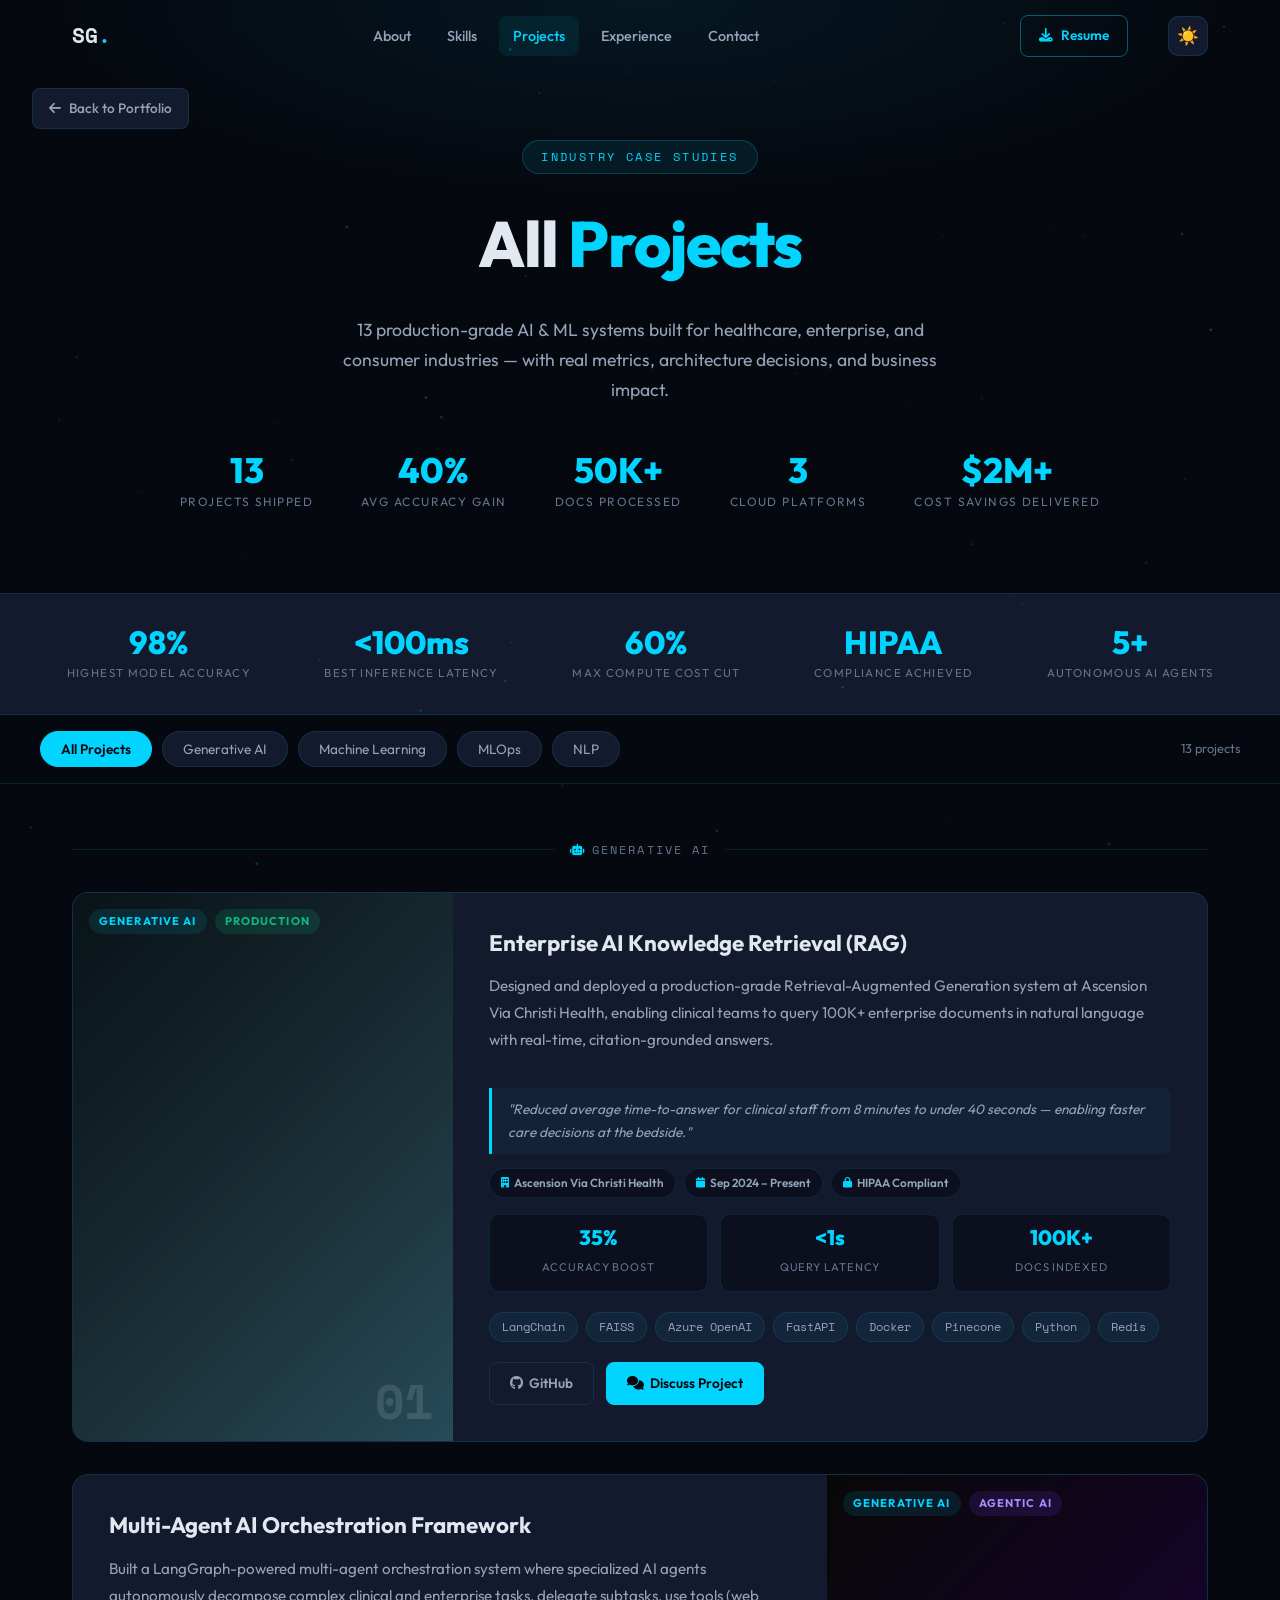
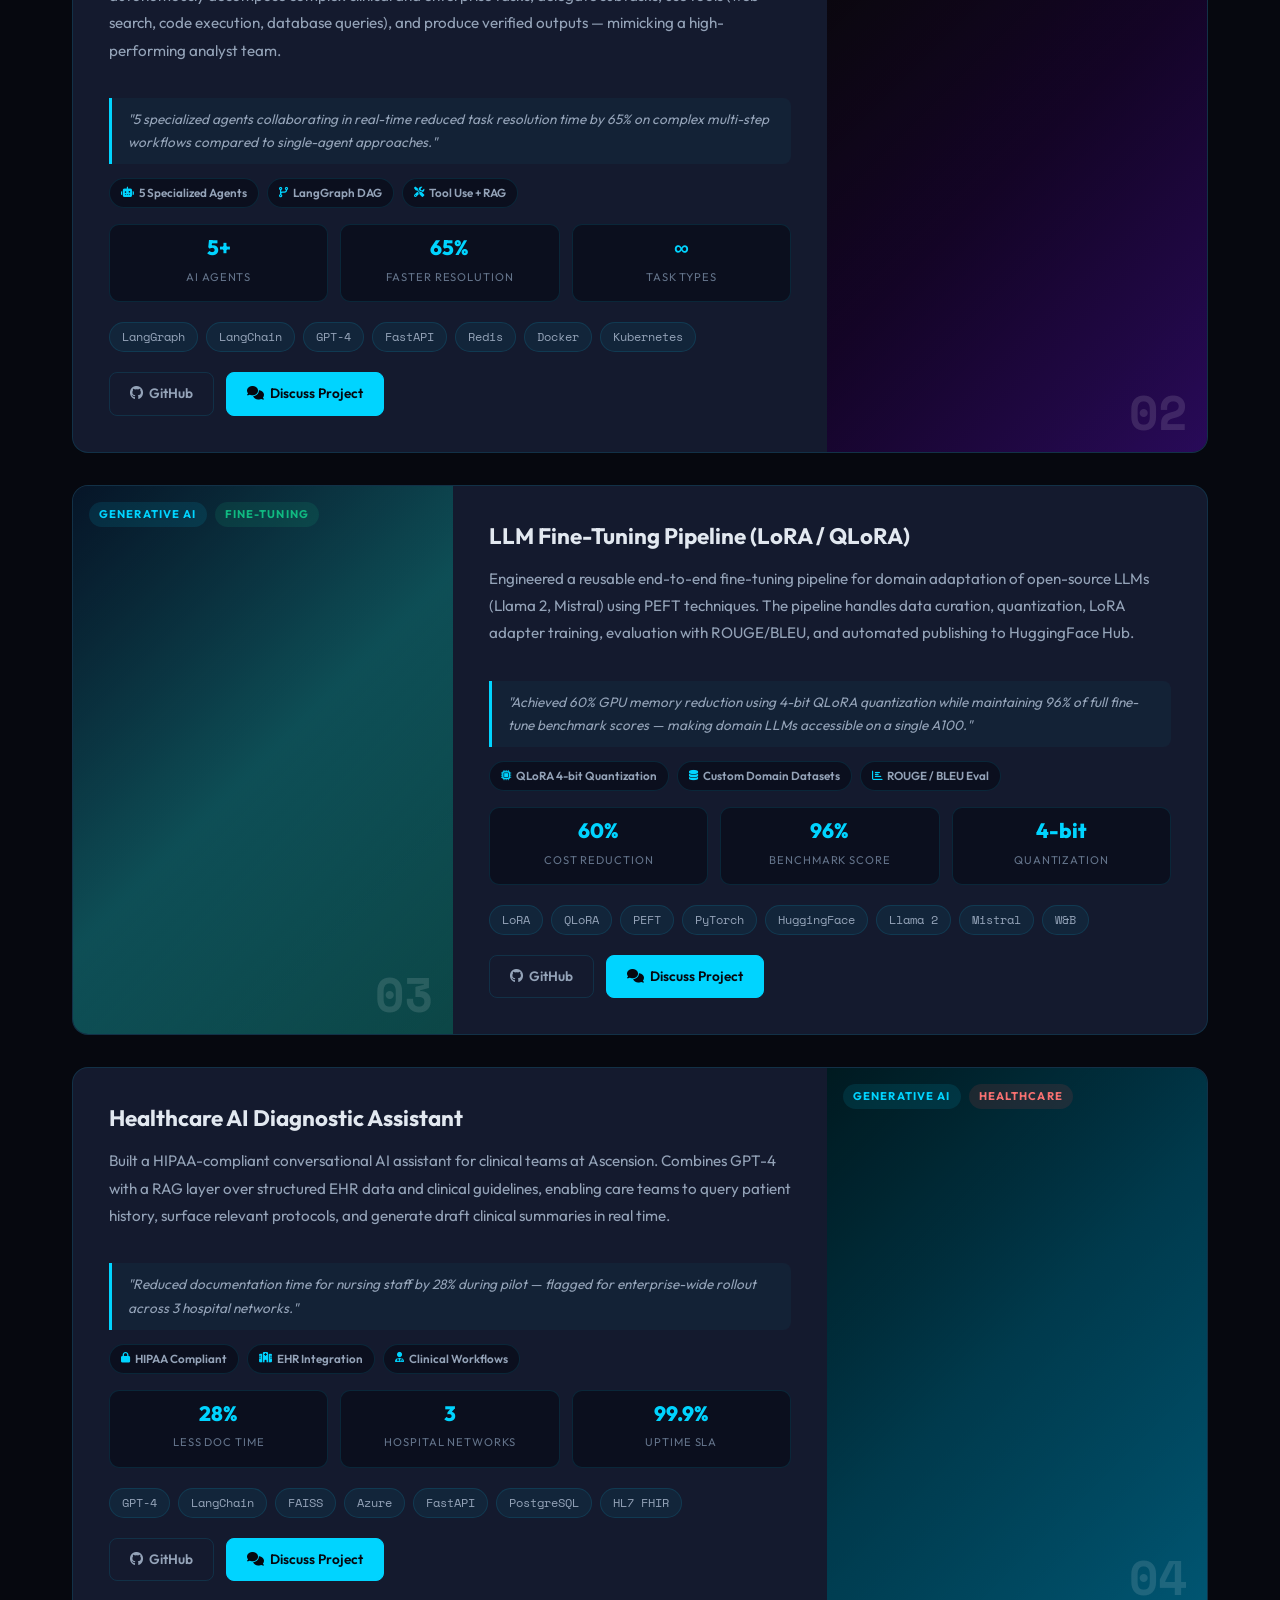
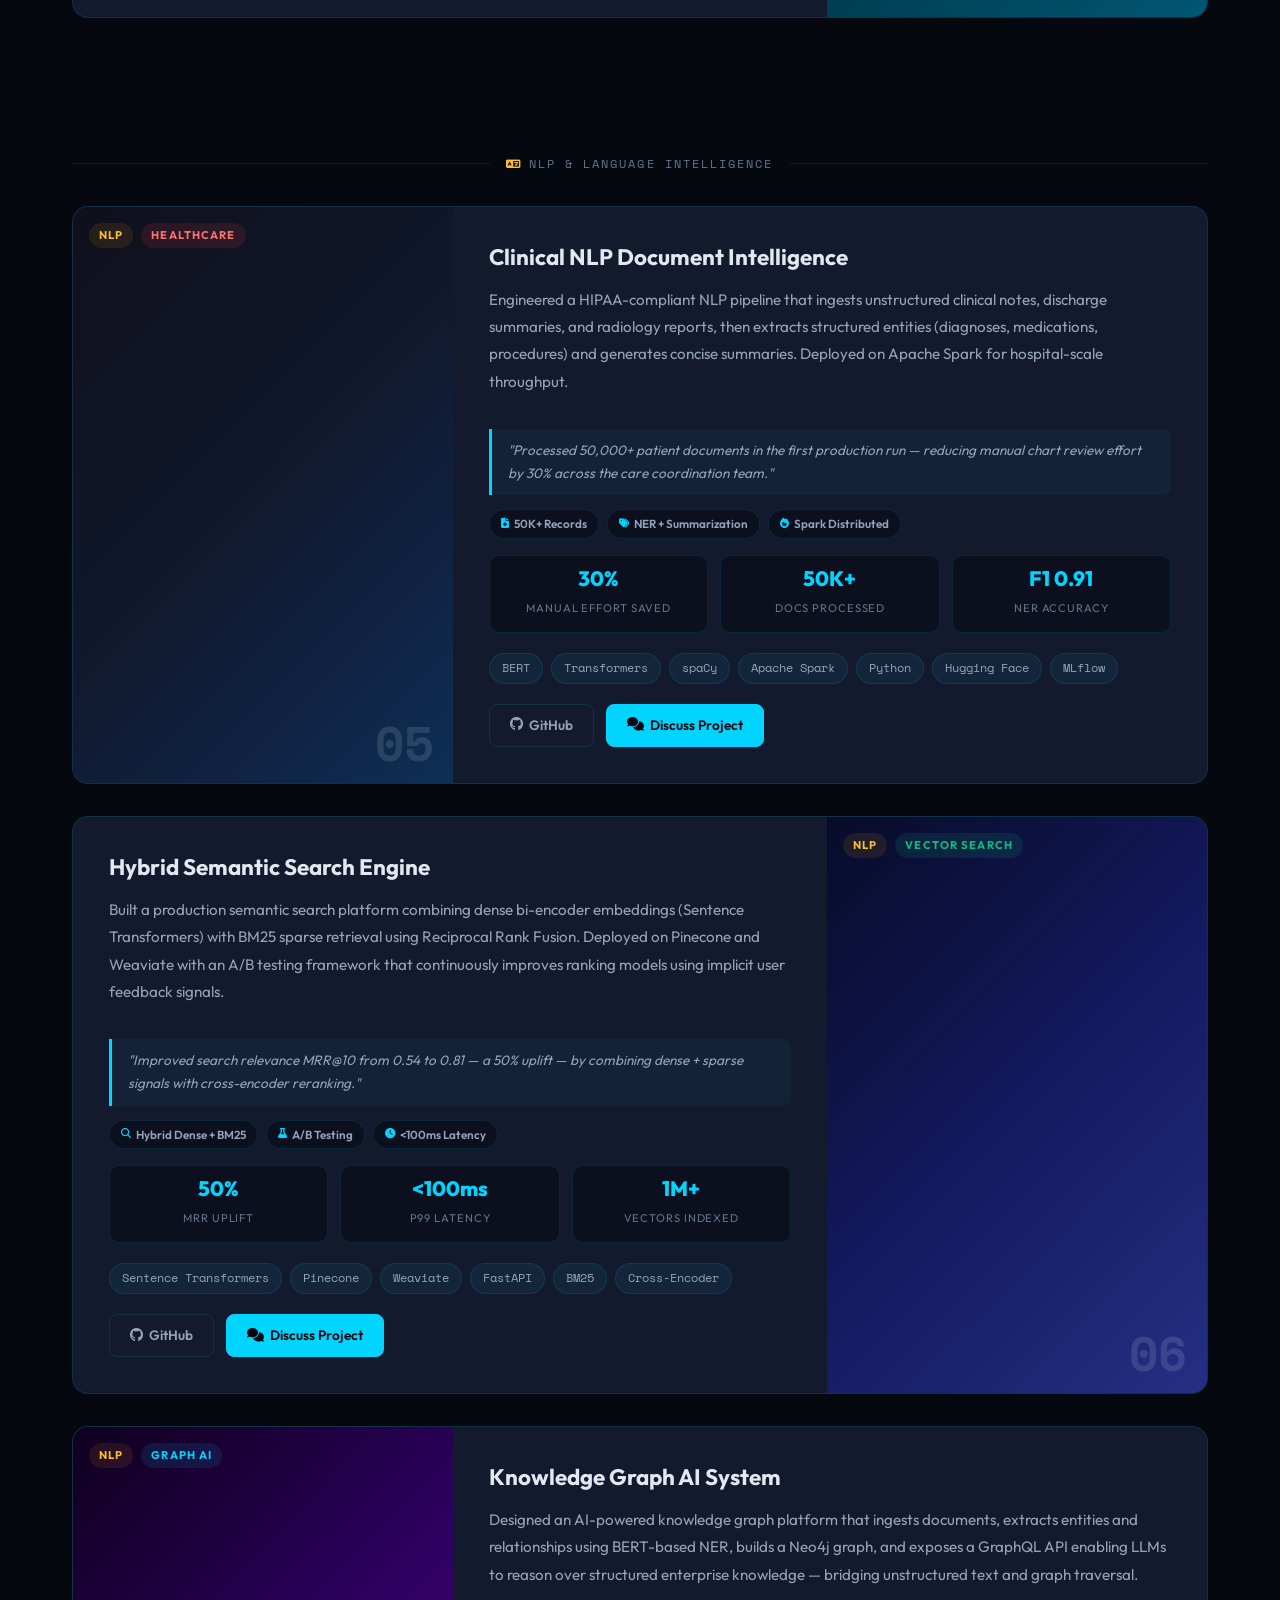
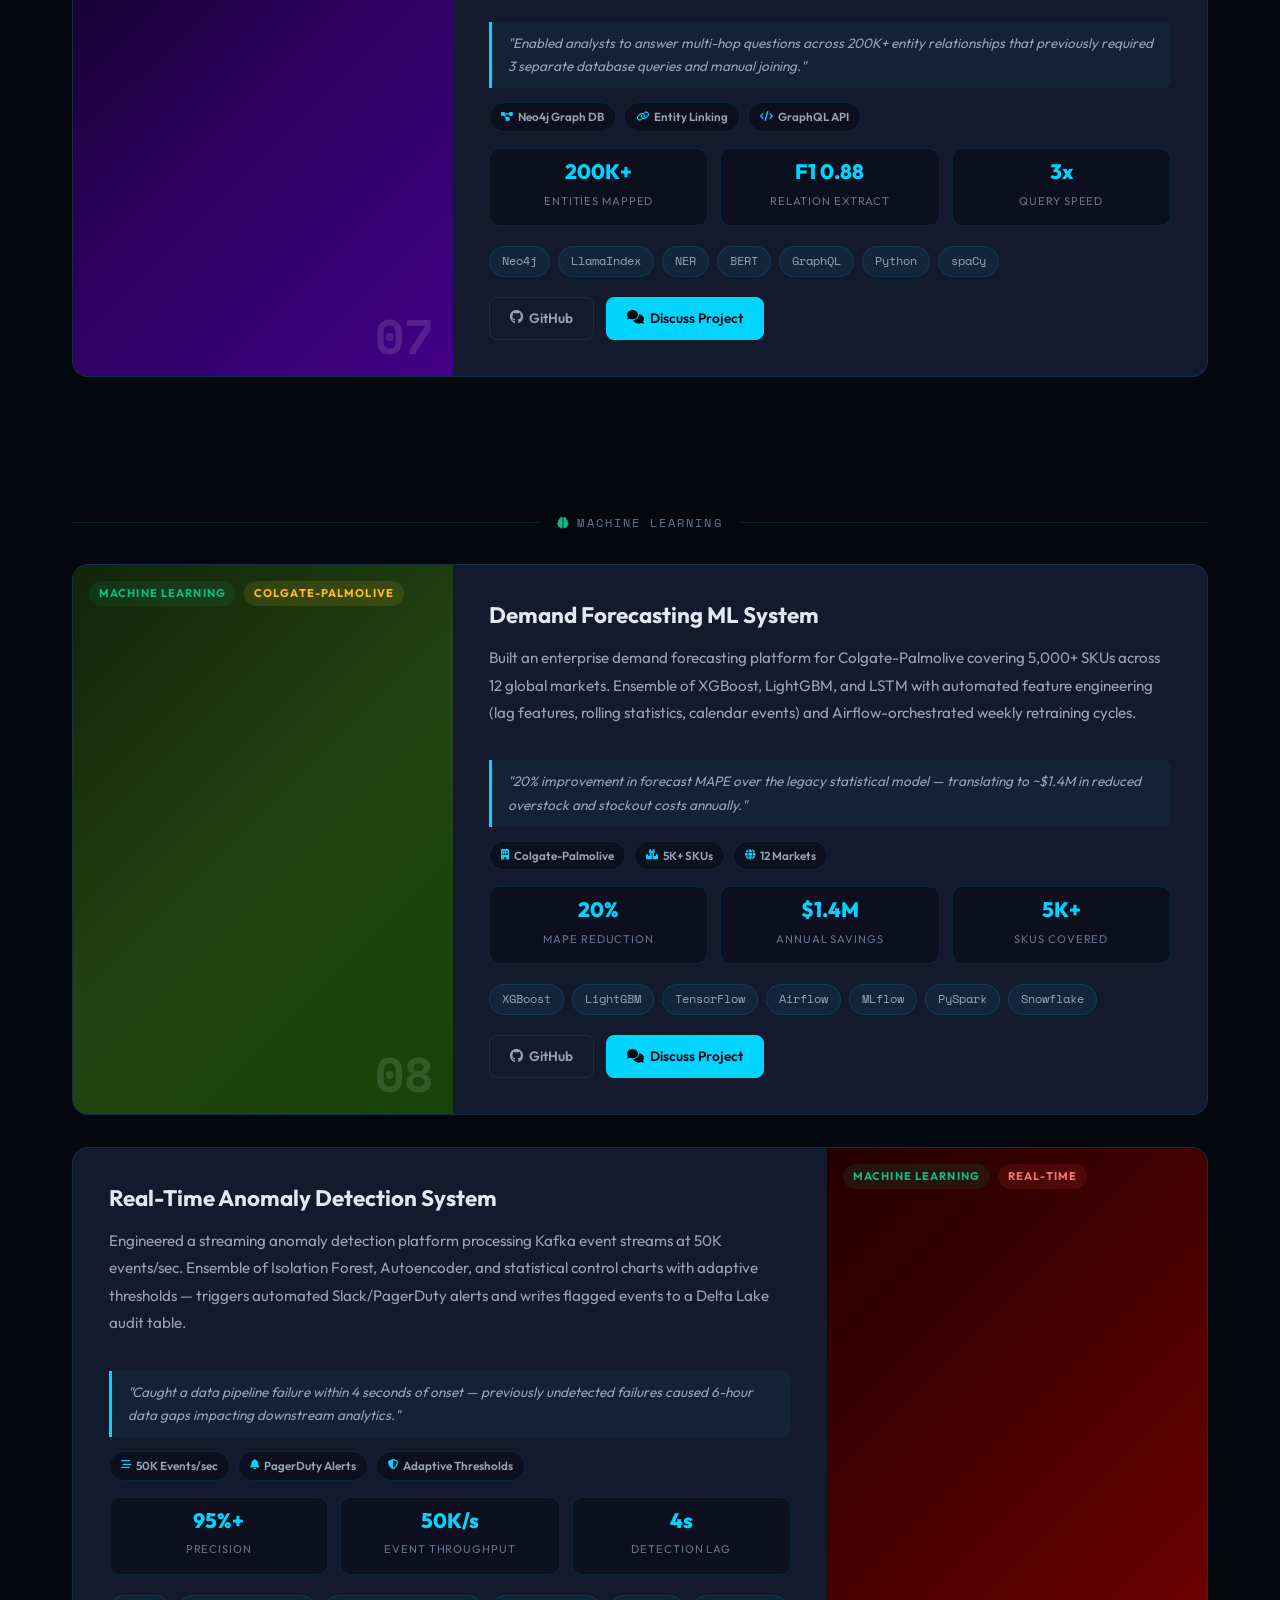
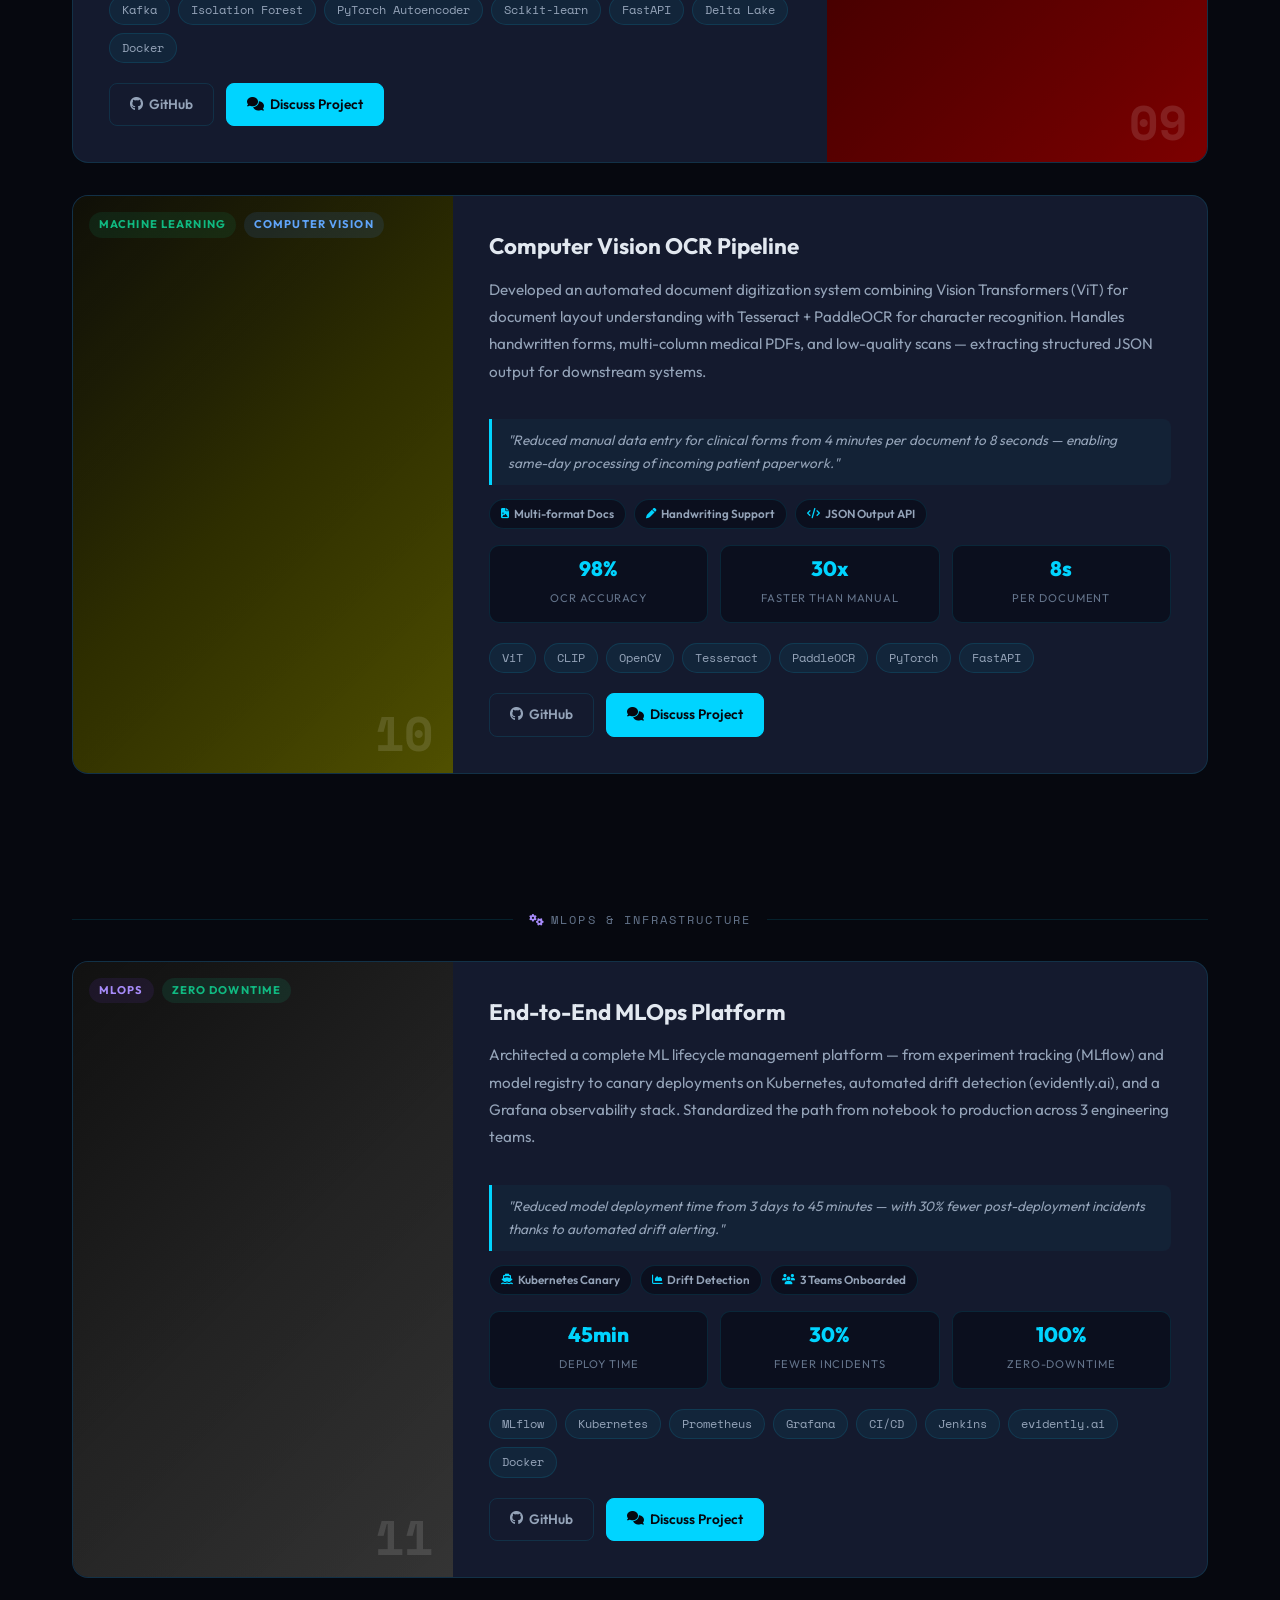
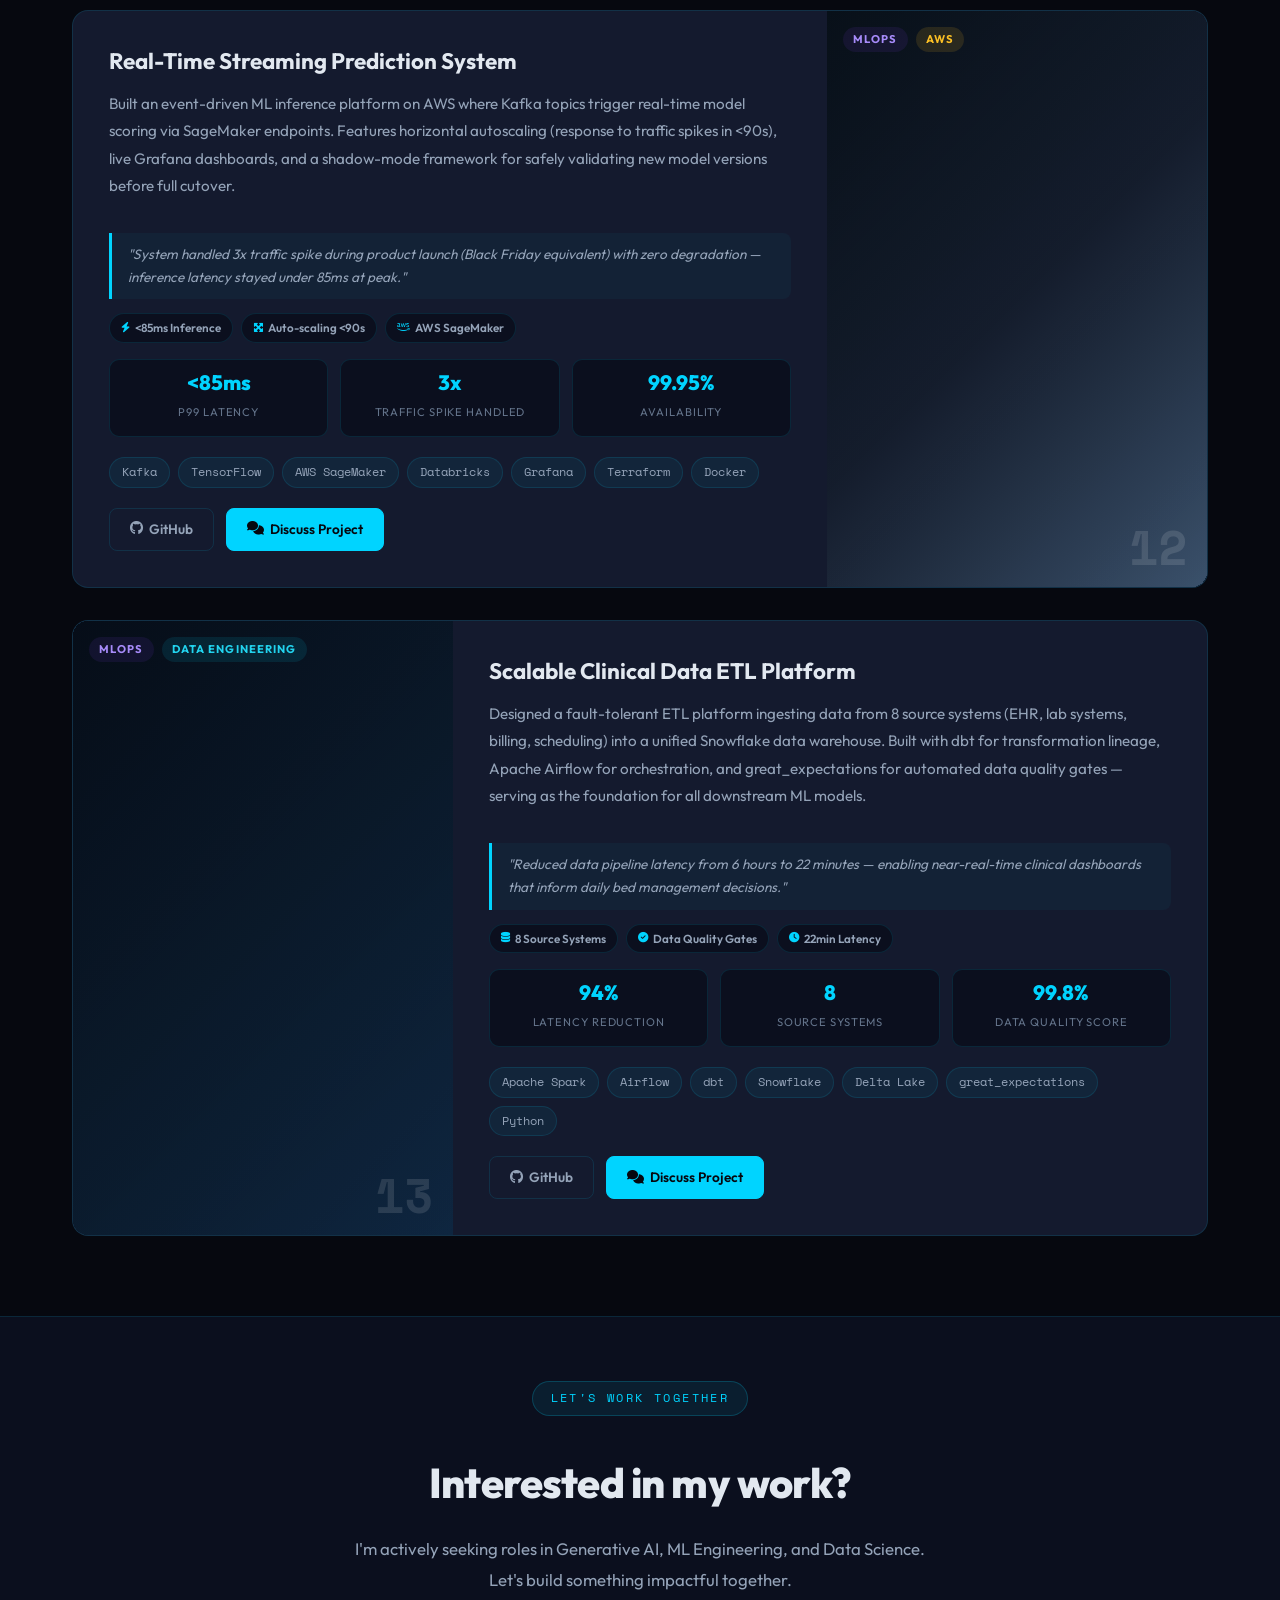
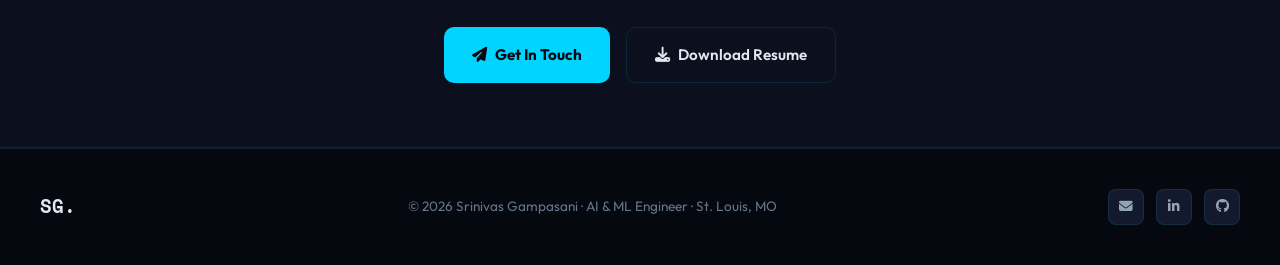
==== commit d9901d5c: "Update projects.html" ====
--- a/projects.html
+++ b/projects.html
@@ -390,7 +390,7 @@
         <span>Python</span><span>Hugging Face</span><span>MLflow</span>
       </div>
       <div class="full-project-links">
-        <a href="https://github.com/srinivas-gampasani" target="_blank" class="link-github"><i class="fab fa-github"></i> GitHub</a>
+        <a href="https://github.com/srinivas-gampasani/Clinical-NLP-Document-Intelligence" target="_blank" class="link-github"><i class="fab fa-github"></i> GitHub</a>
         <a href="index.html#contact" class="link-demo"><i class="fas fa-comments"></i> Discuss Project</a>
       </div>
     </div>
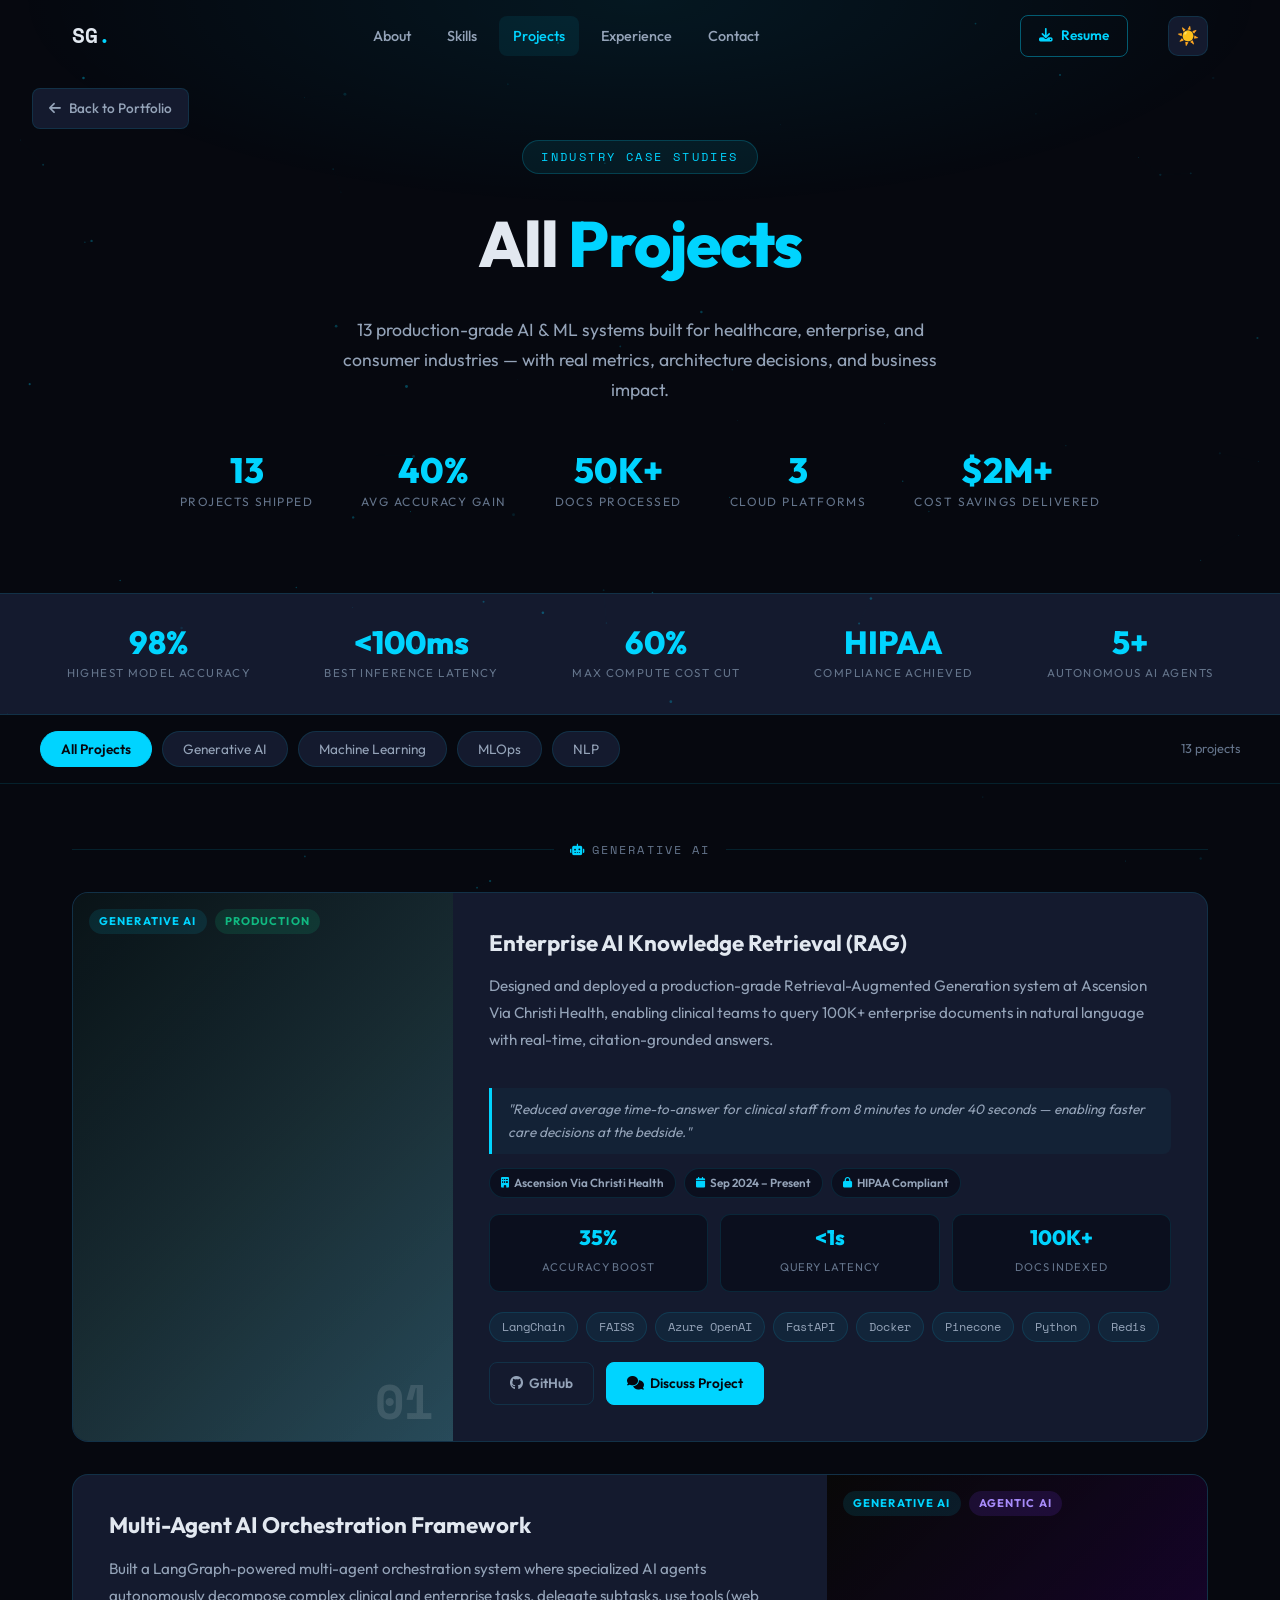
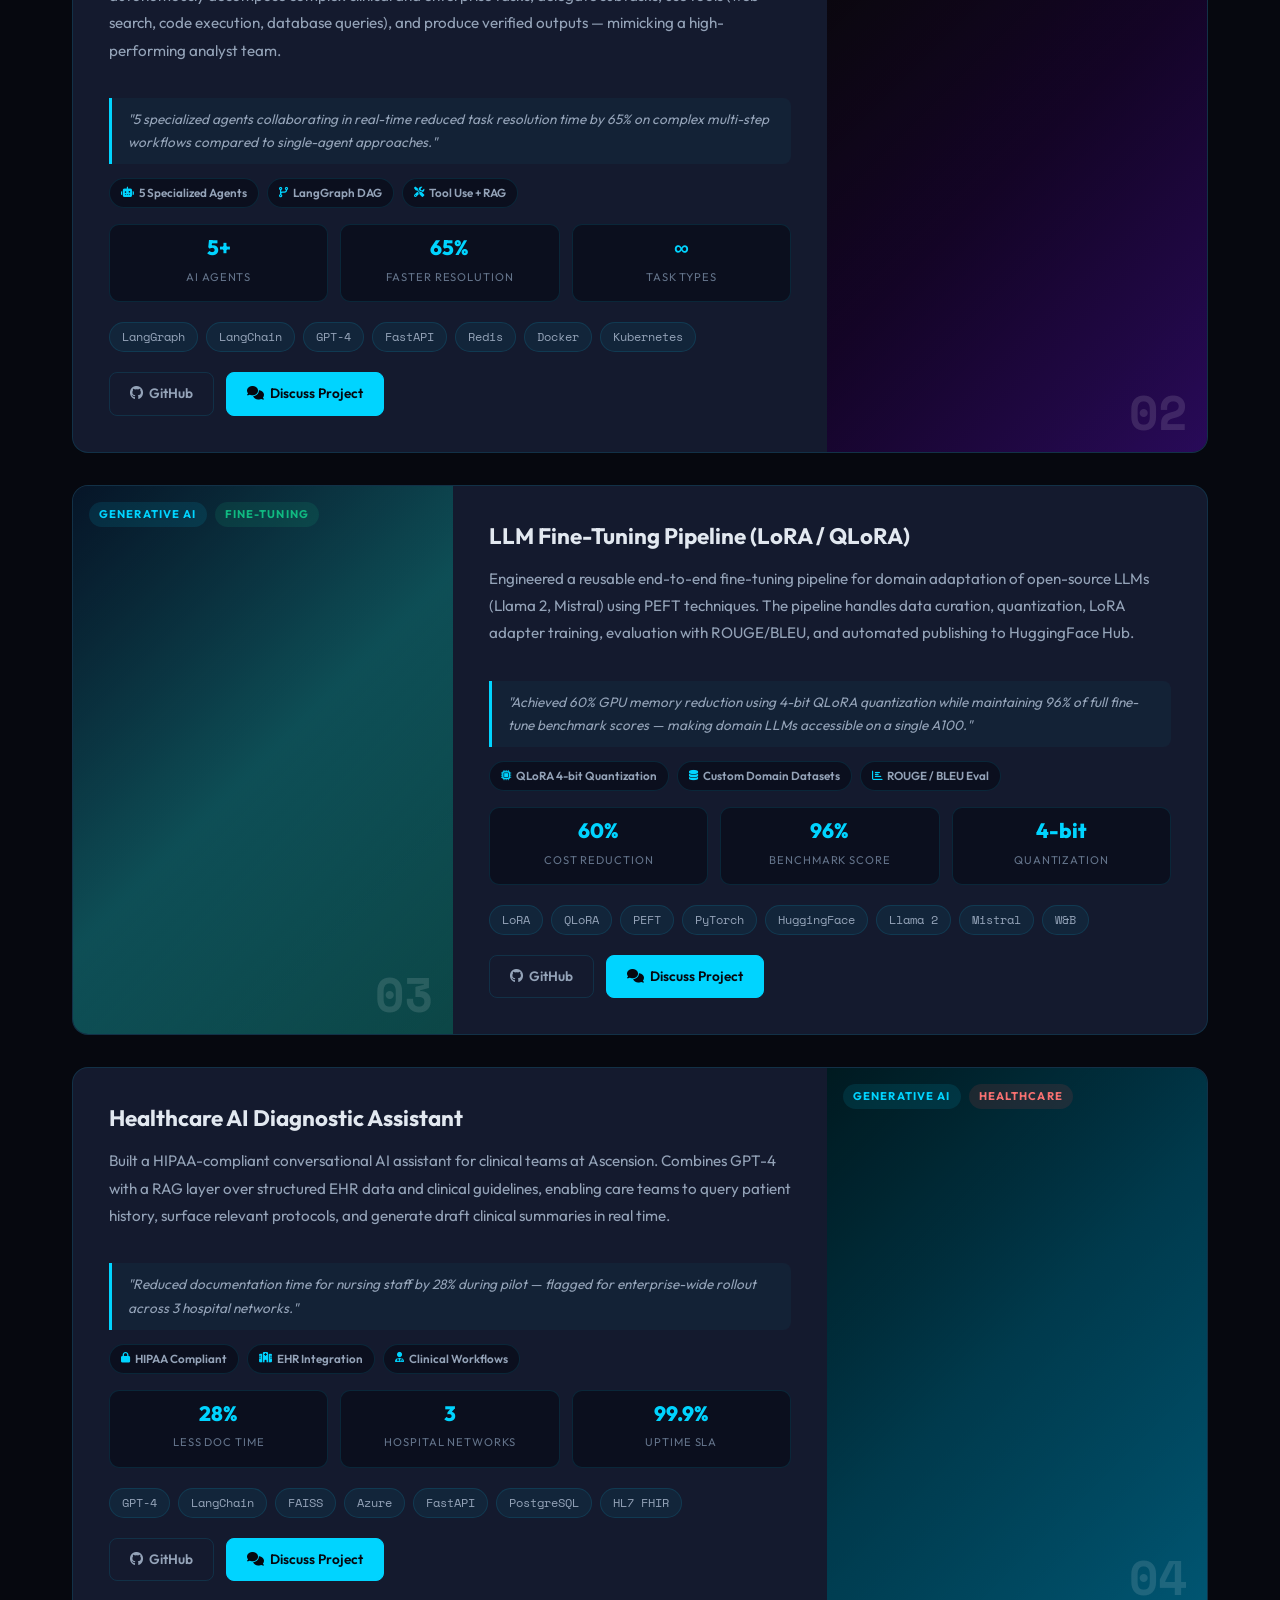
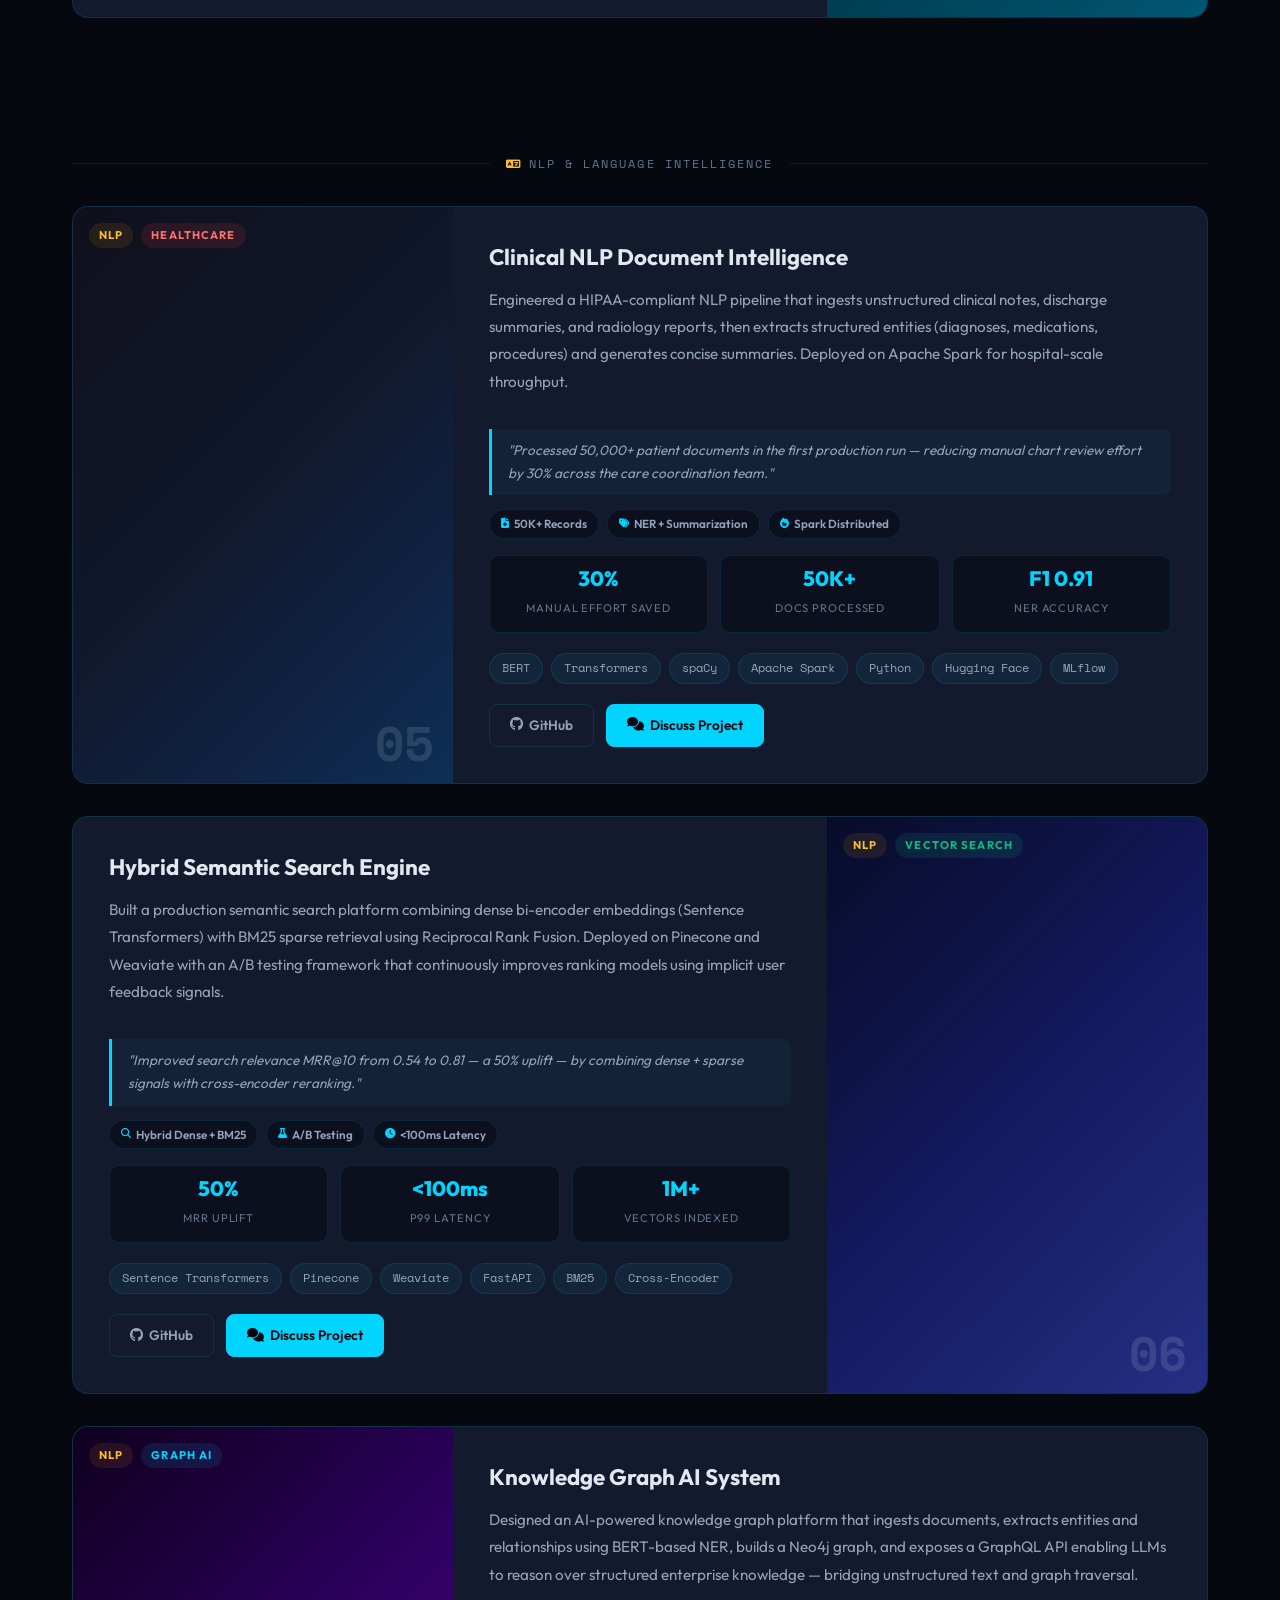
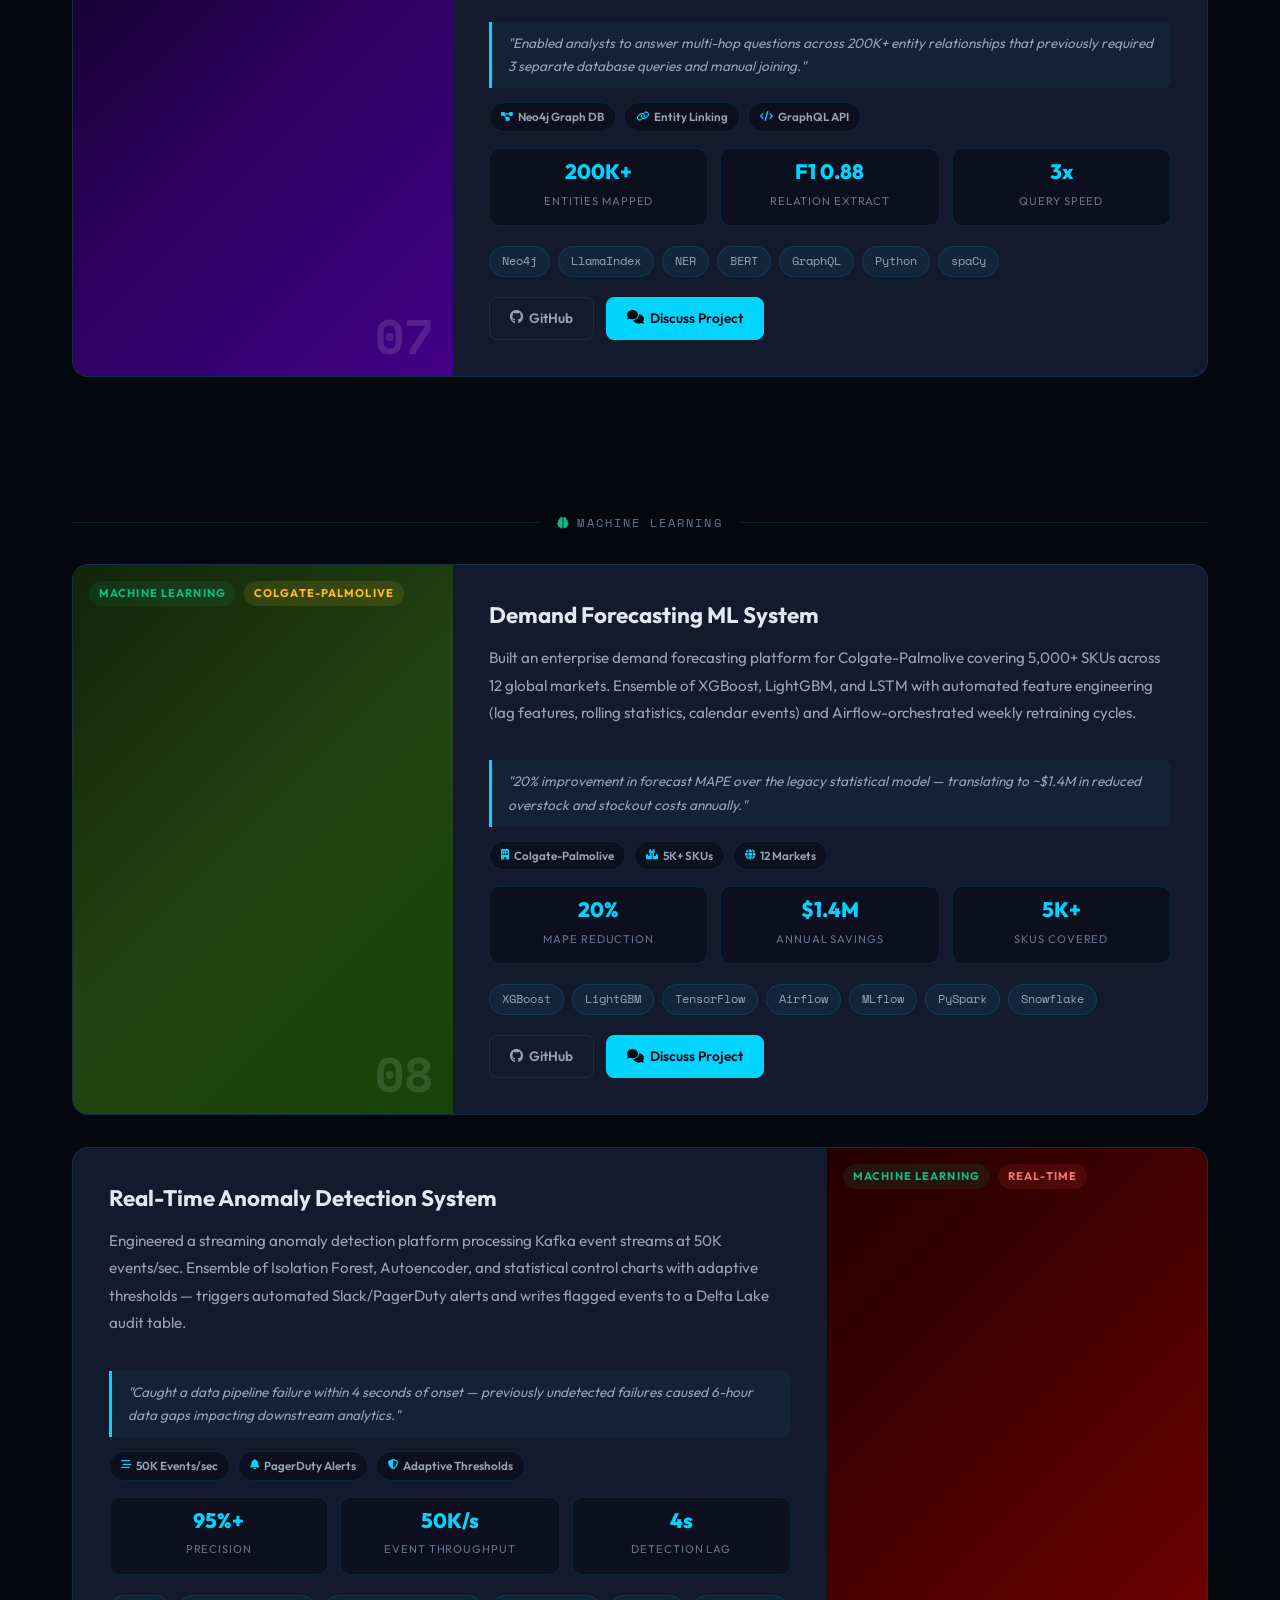
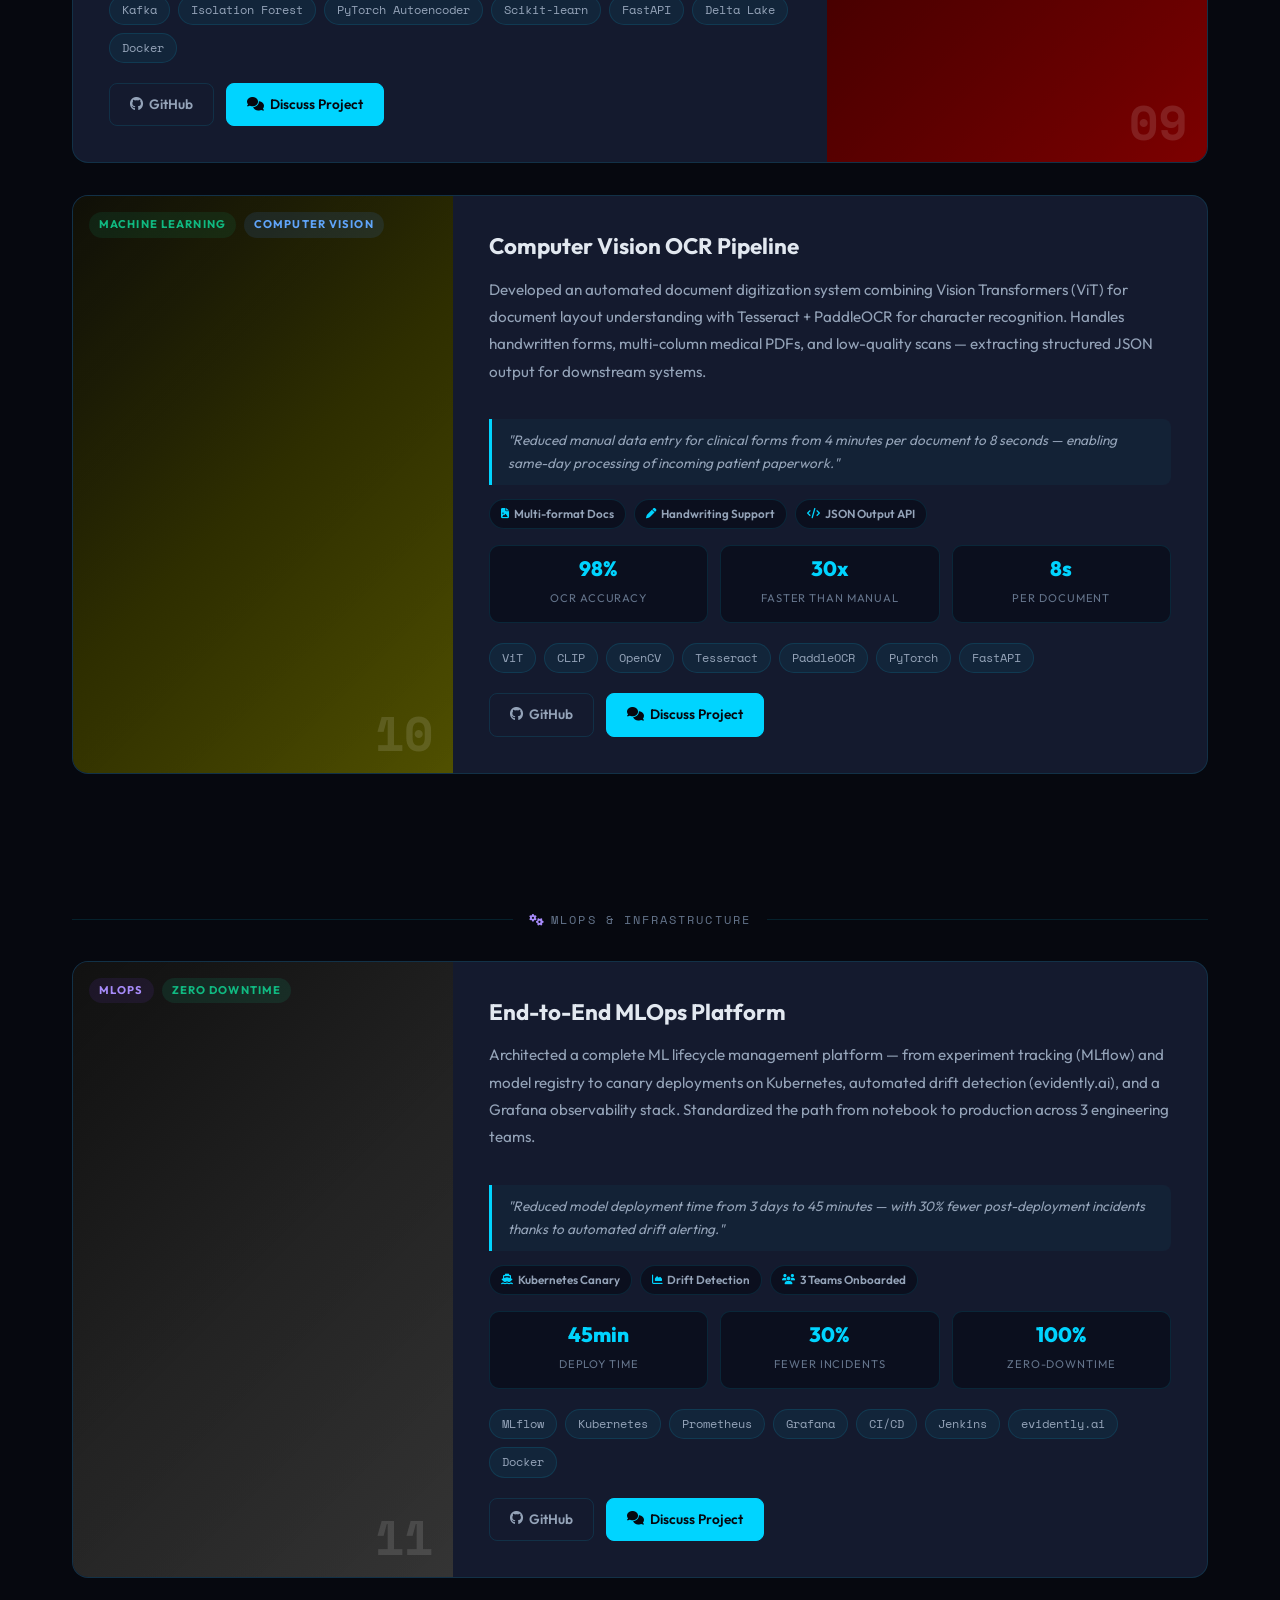
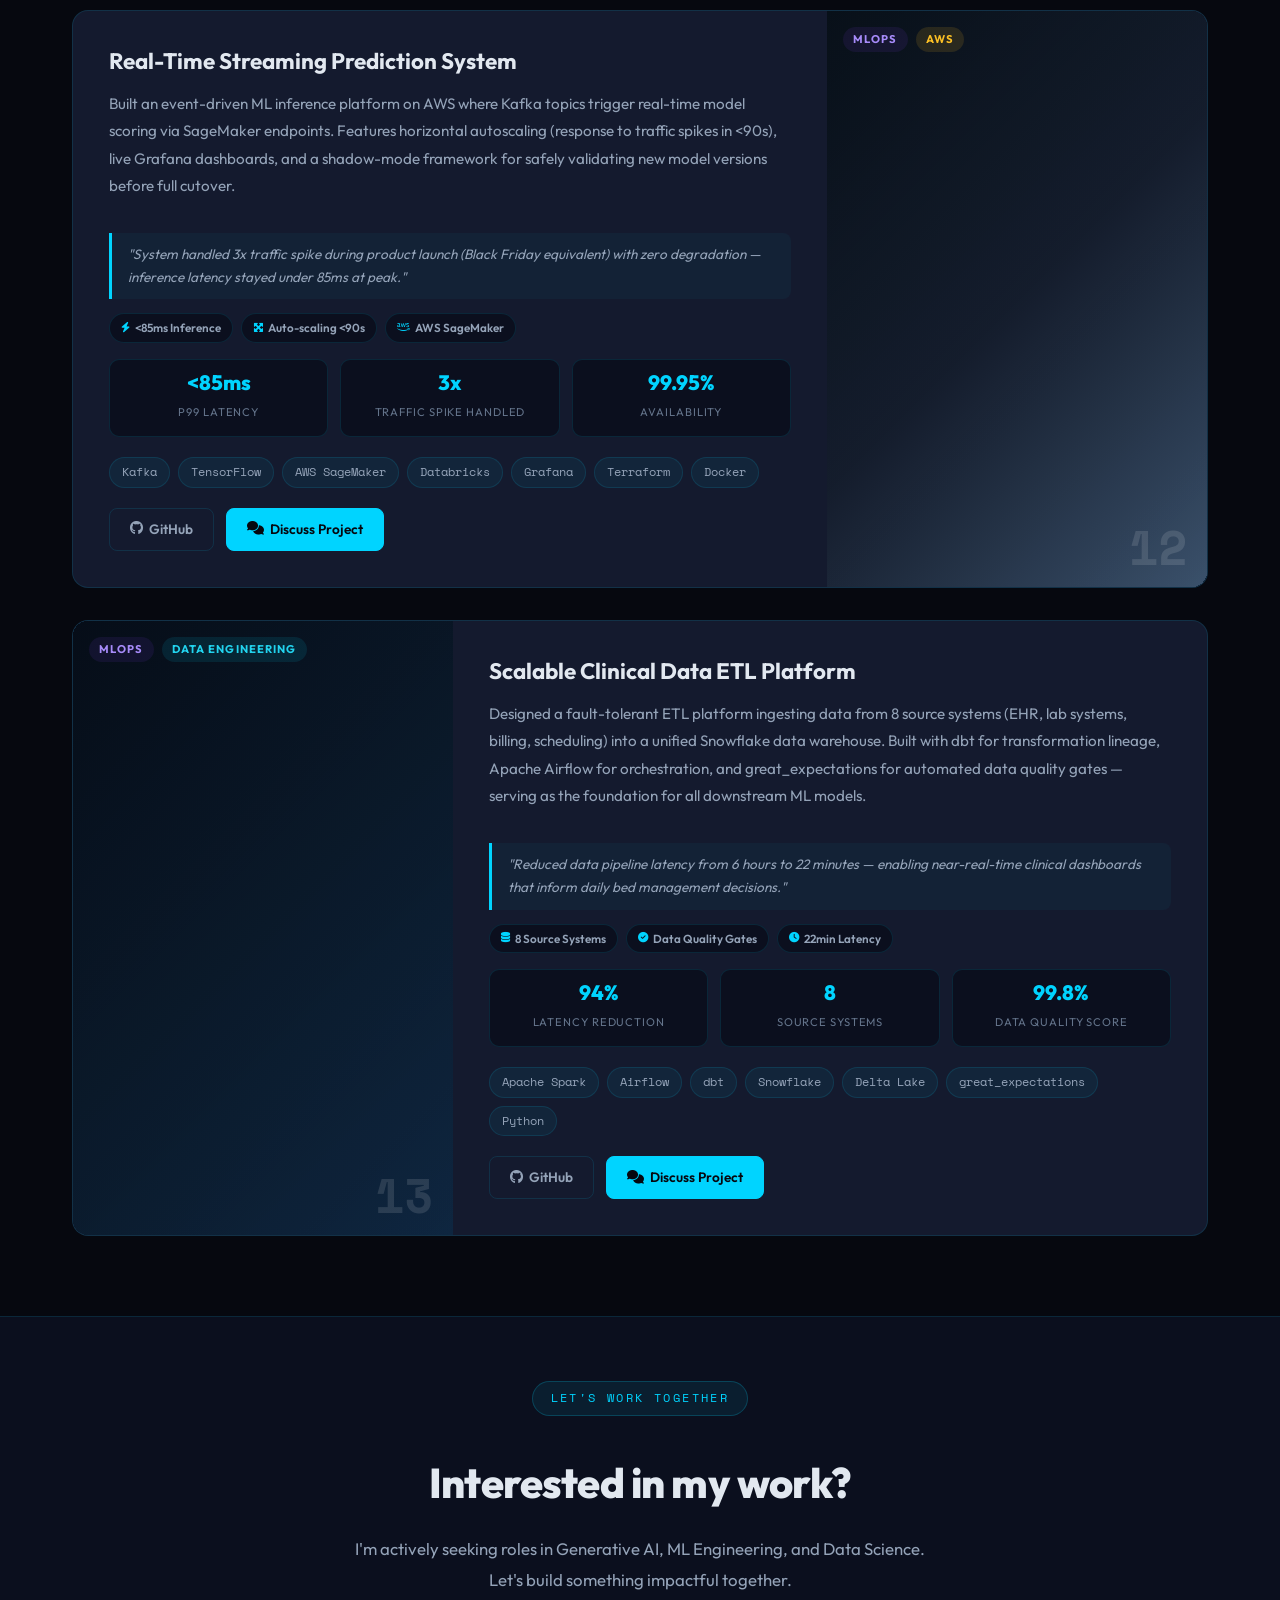
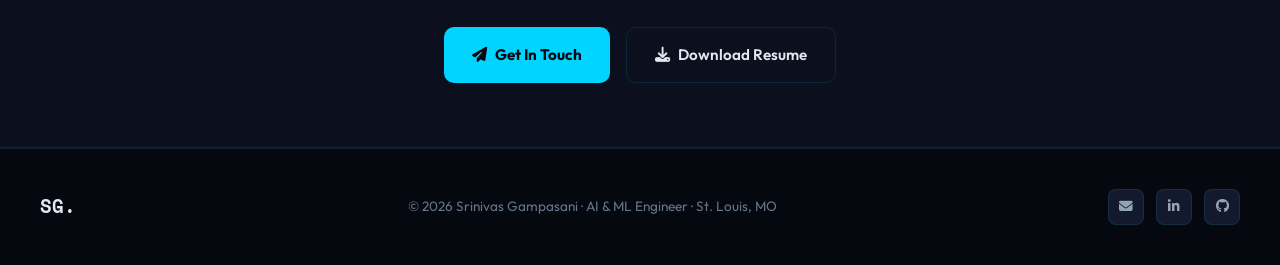
==== commit 0c22a3ff: "Update projects.html" ====
--- a/projects.html
+++ b/projects.html
@@ -294,7 +294,7 @@
         <span>HuggingFace</span><span>Llama 2</span><span>Mistral</span><span>W&B</span>
       </div>
       <div class="full-project-links">
-        <a href="https://github.com/srinivas-gampasani" target="_blank" class="link-github"><i class="fab fa-github"></i> GitHub</a>
+        <a href="https://github.com/srinivas-gampasani/LLM-Fine-Tuning-Pipeline" target="_blank" class="link-github"><i class="fab fa-github"></i> GitHub</a>
         <a href="index.html#contact" class="link-demo"><i class="fas fa-comments"></i> Discuss Project</a>
       </div>
     </div>
@@ -335,7 +335,7 @@
         <span>FastAPI</span><span>PostgreSQL</span><span>HL7 FHIR</span>
       </div>
       <div class="full-project-links">
-        <a href="https://github.com/srinivas-gampasani" target="_blank" class="link-github"><i class="fab fa-github"></i> GitHub</a>
+        <a href="https://github.com/srinivas-gampasani/Healthcare-AI-Diagnostic-Assistant" target="_blank" class="link-github"><i class="fab fa-github"></i> GitHub</a>
         <a href="index.html#contact" class="link-demo"><i class="fas fa-comments"></i> Discuss Project</a>
       </div>
     </div>
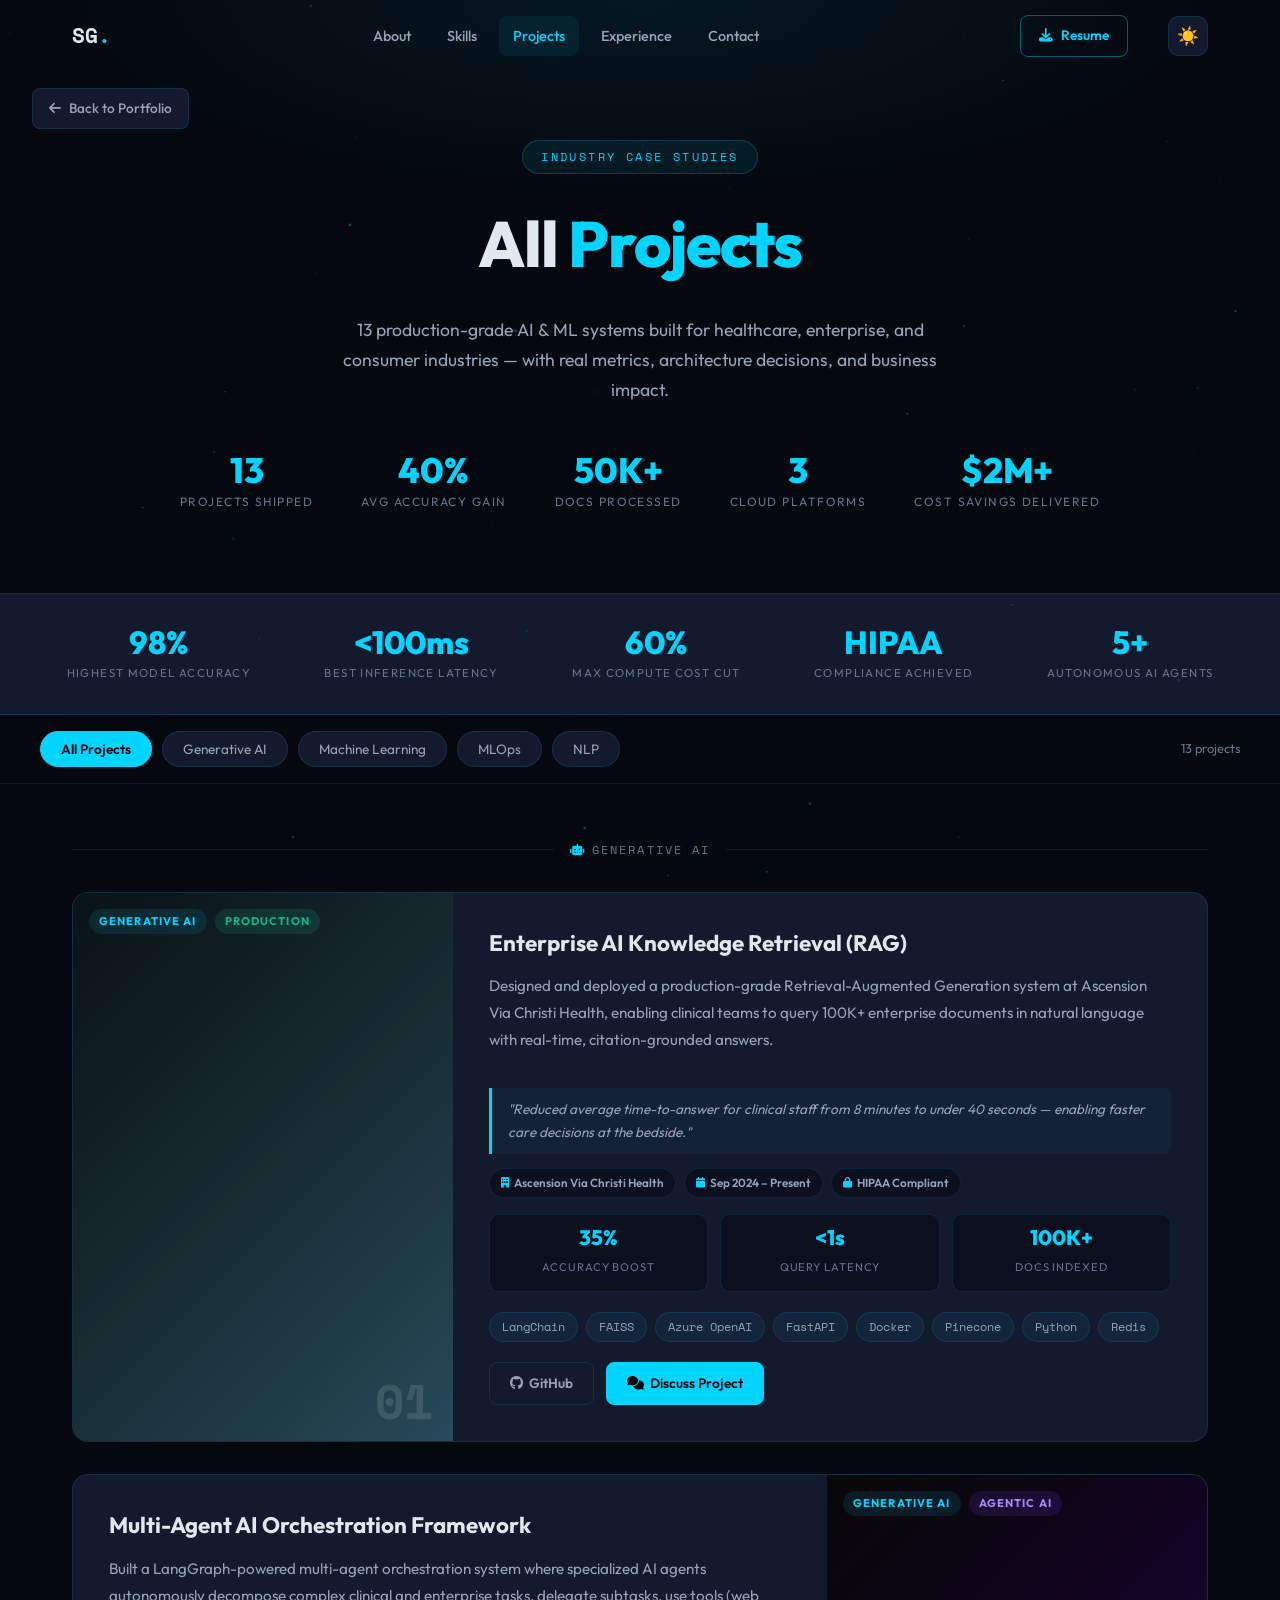
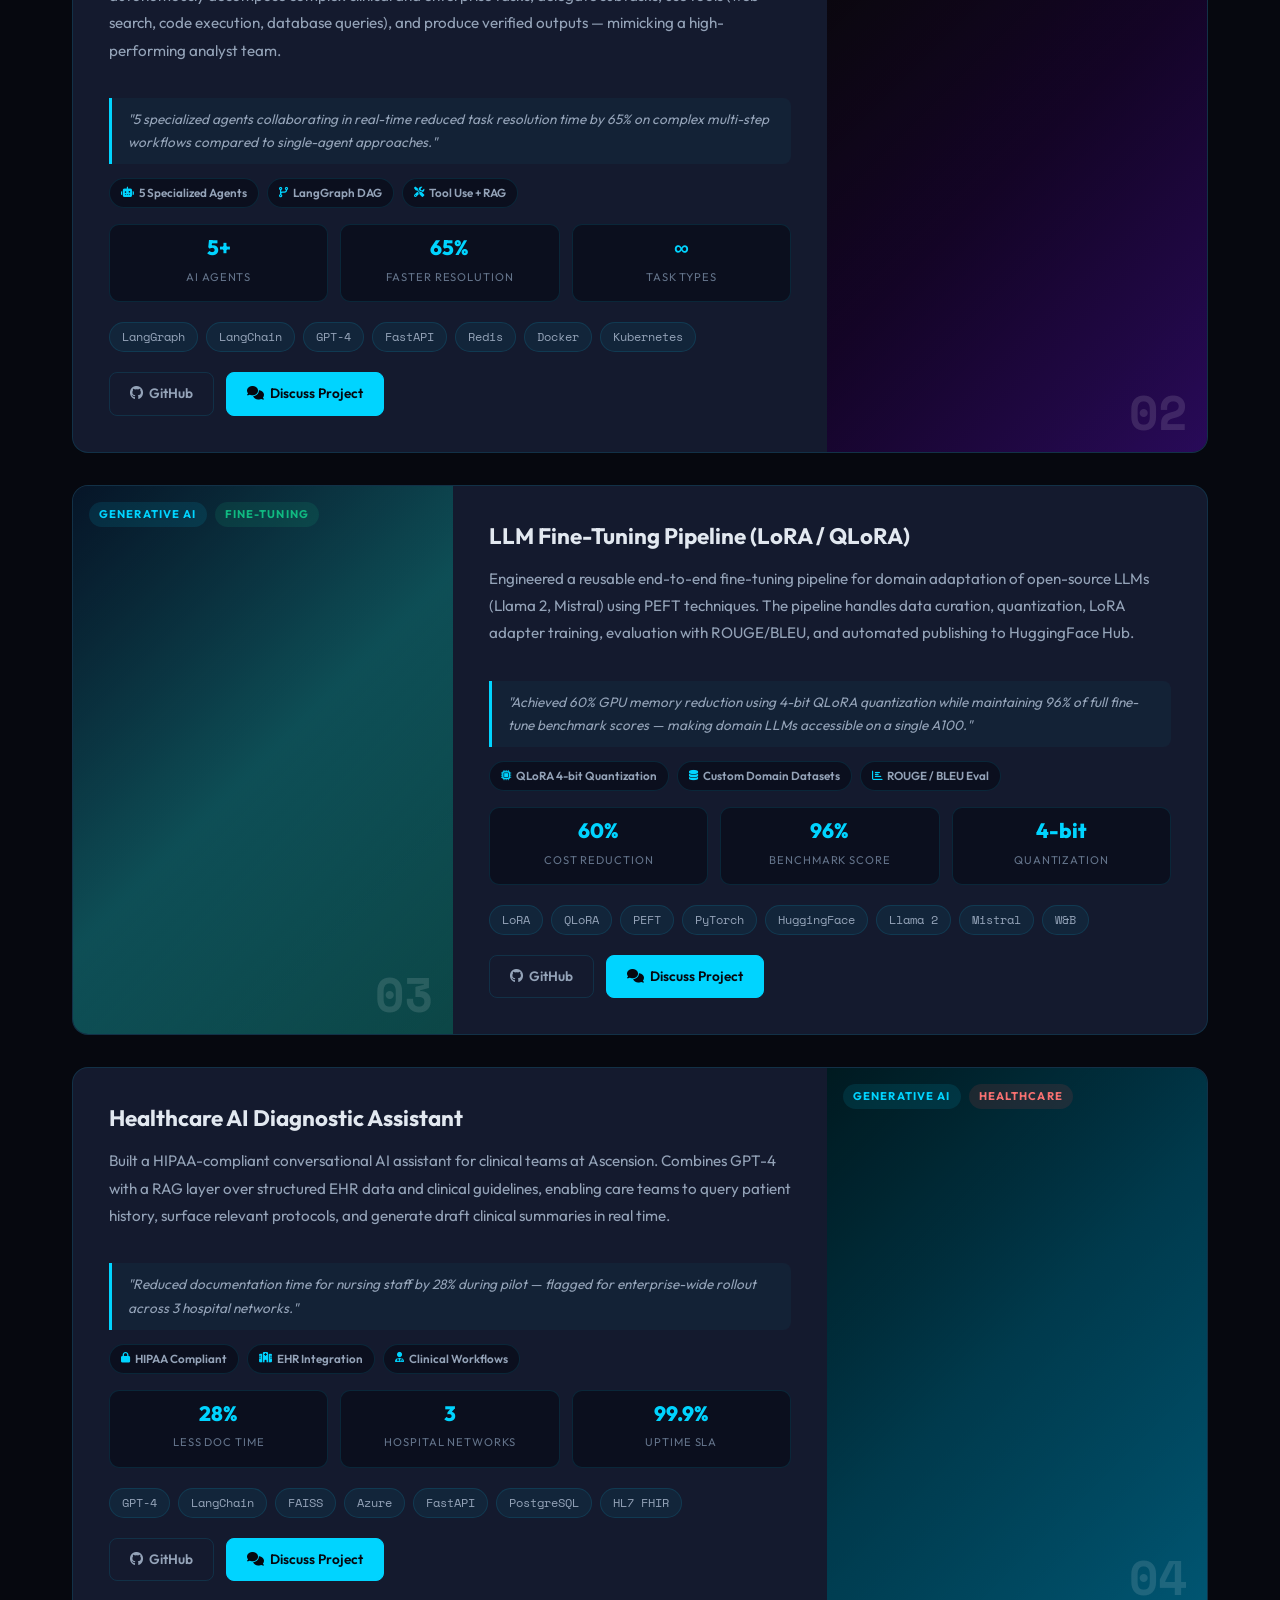
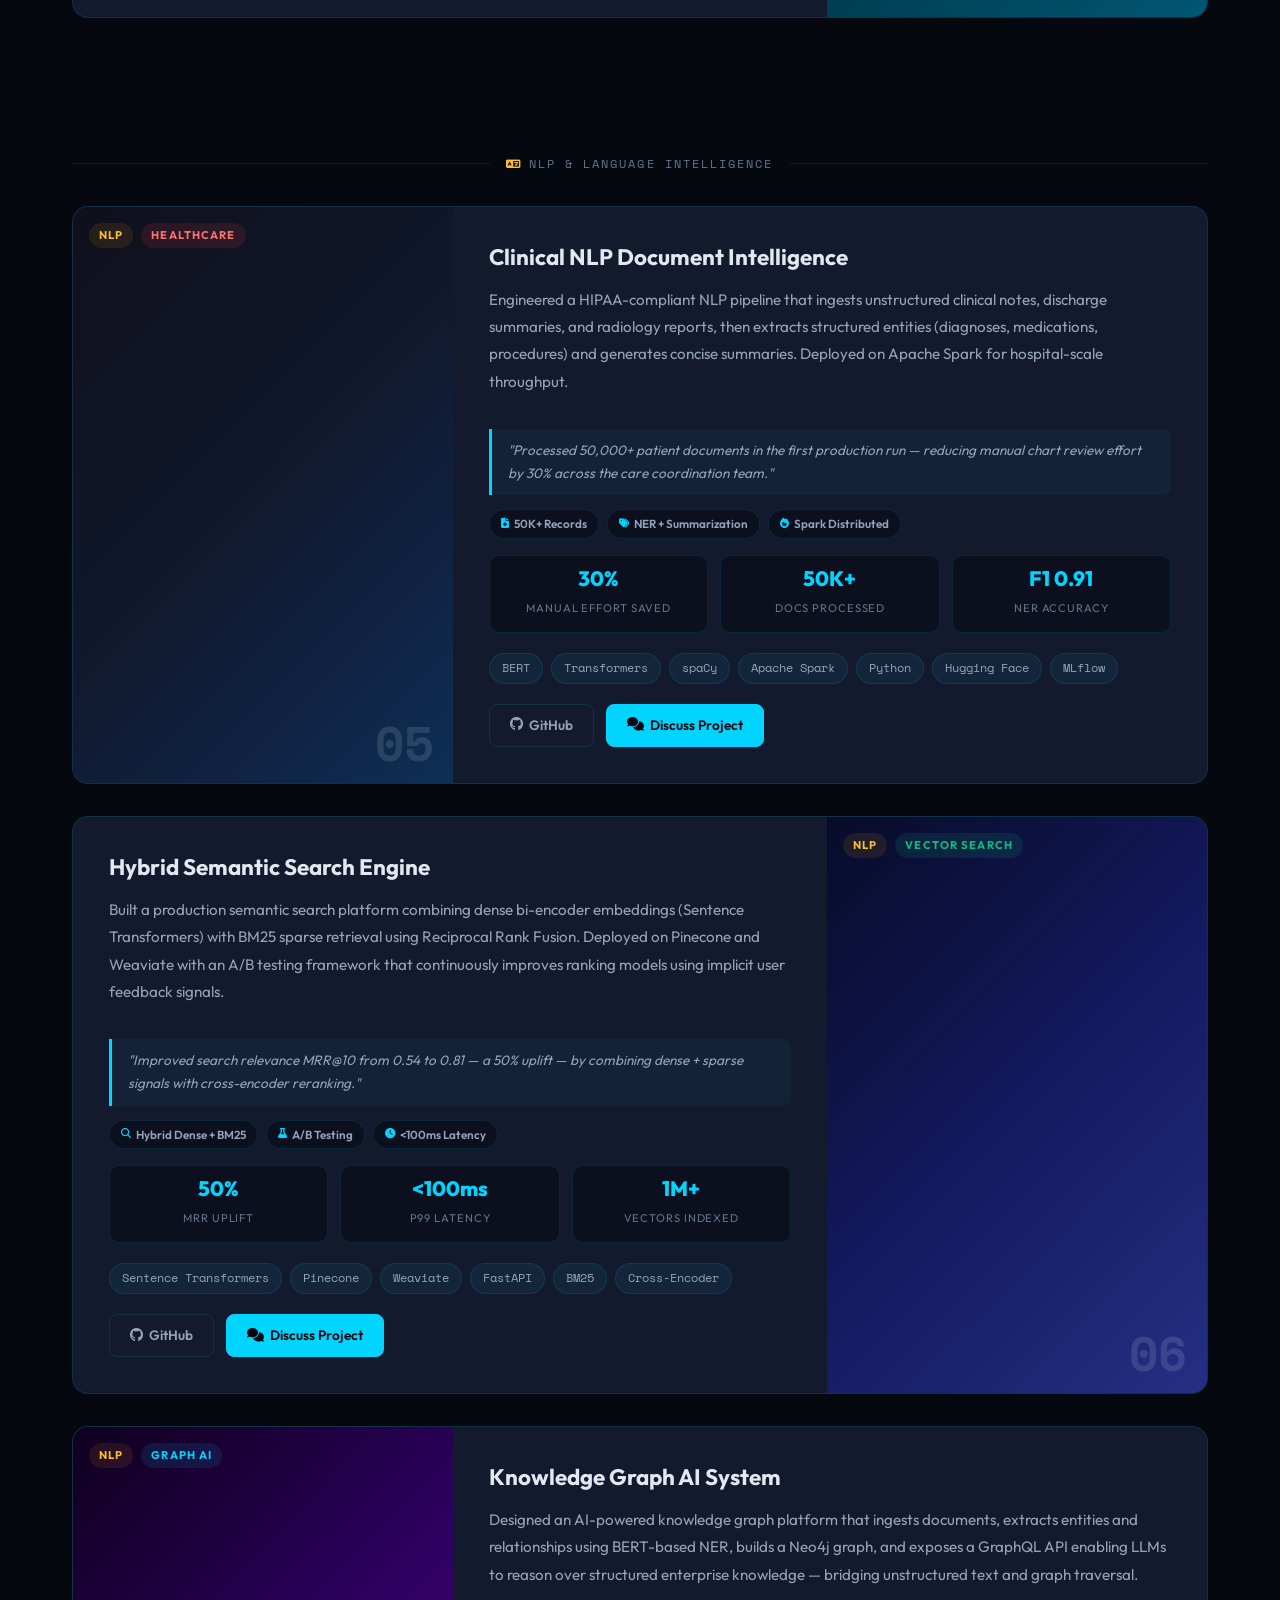
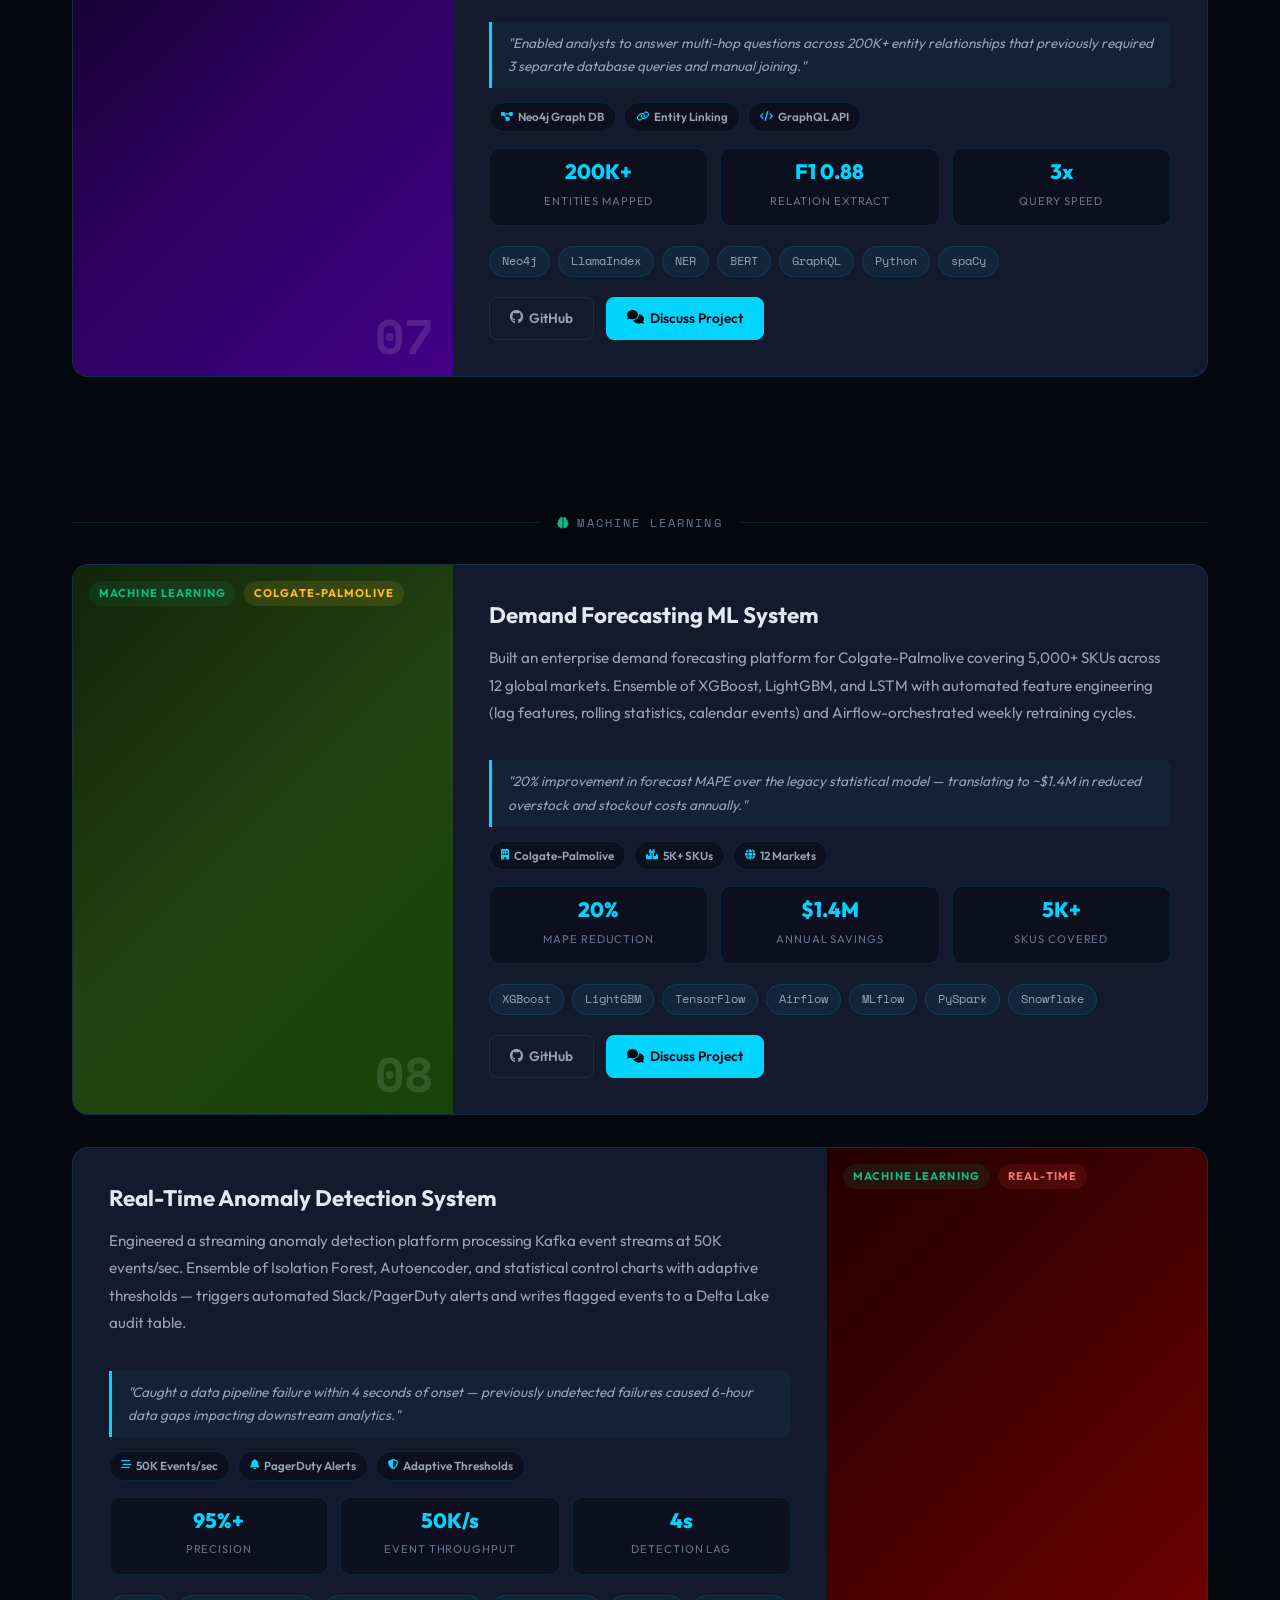
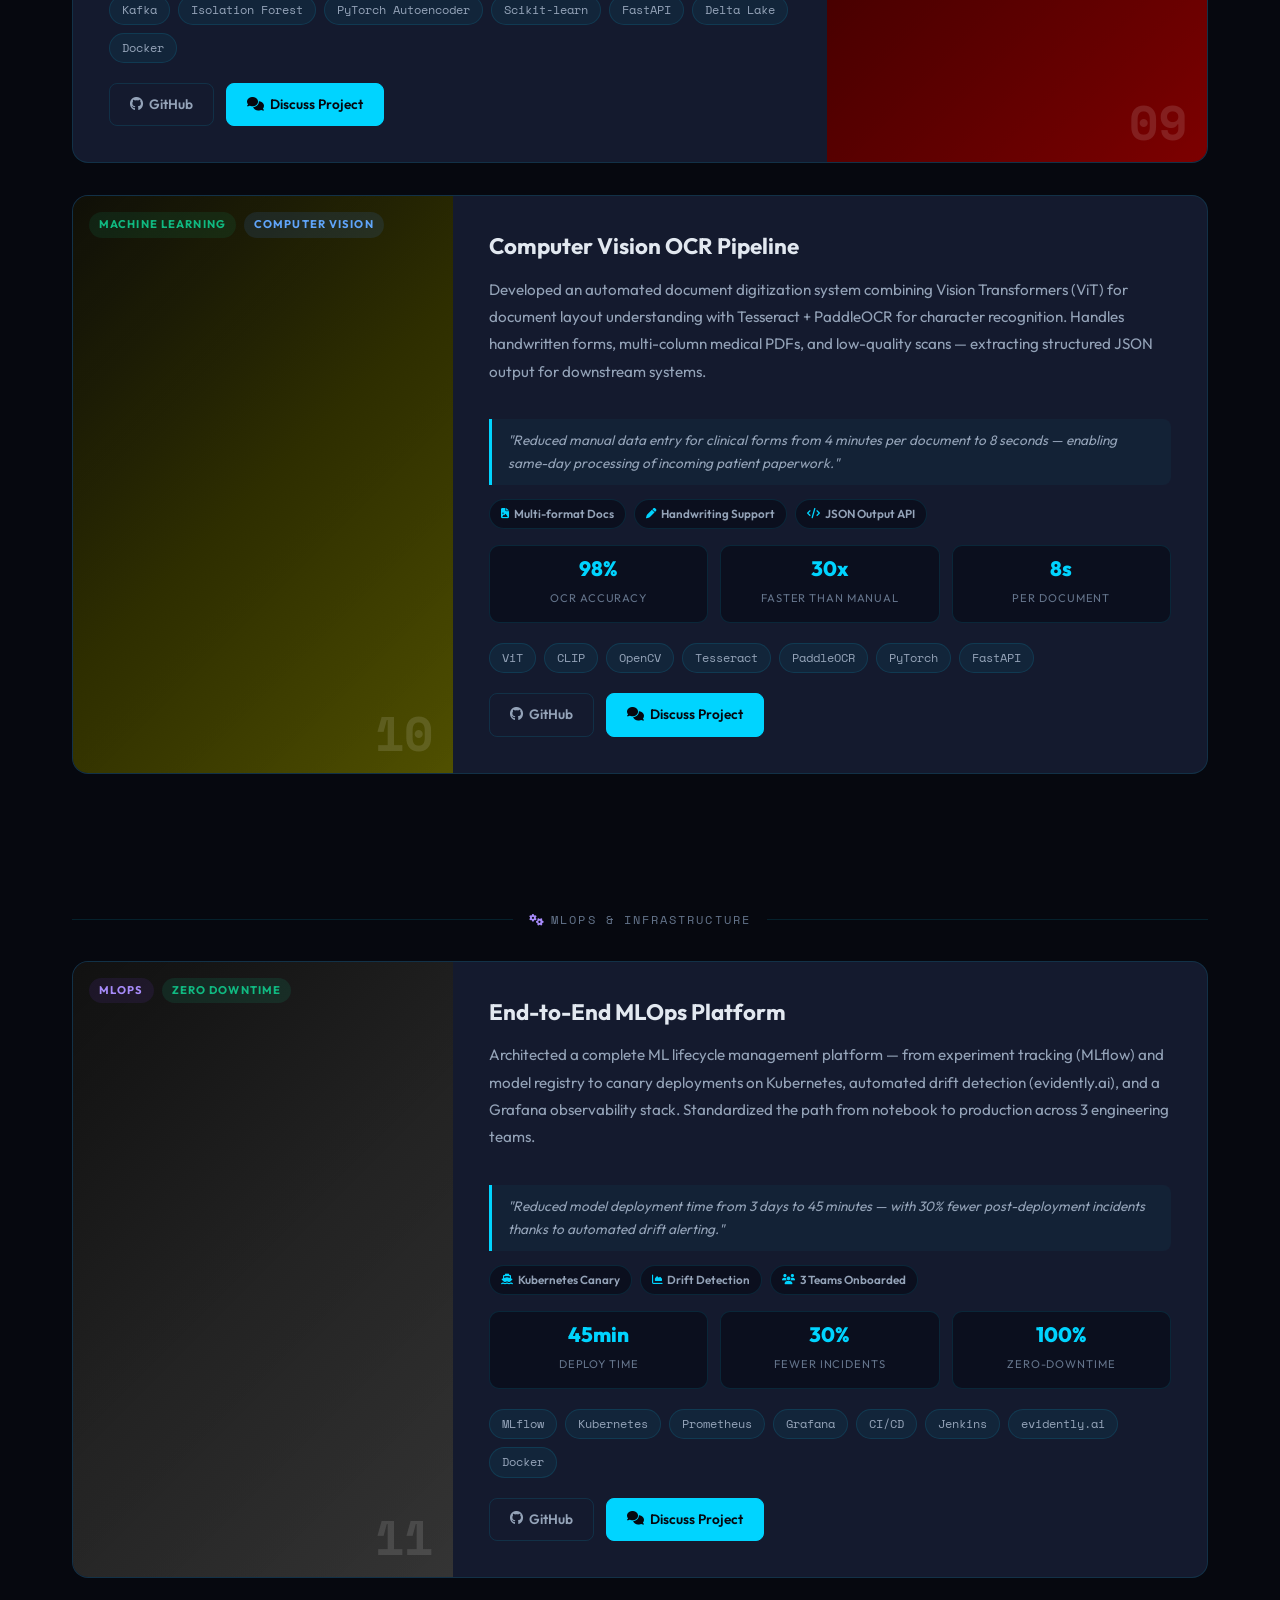
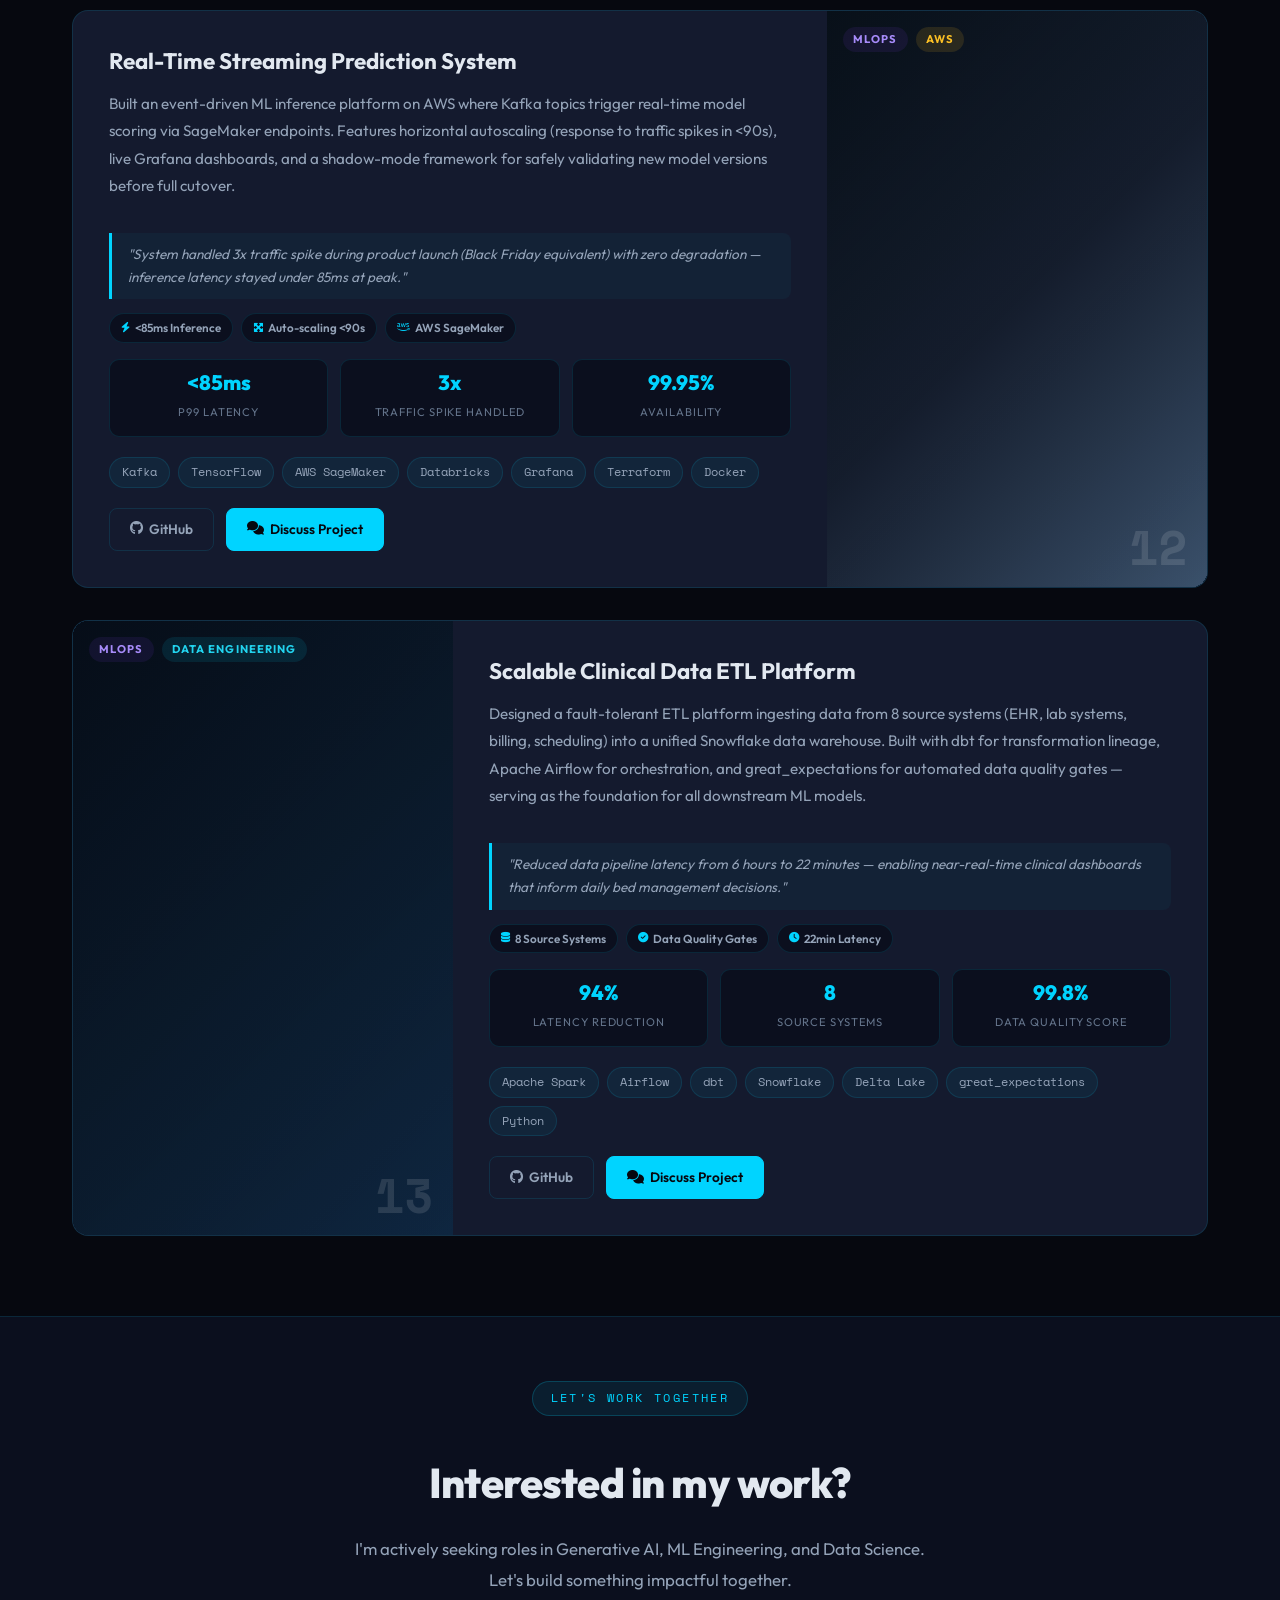
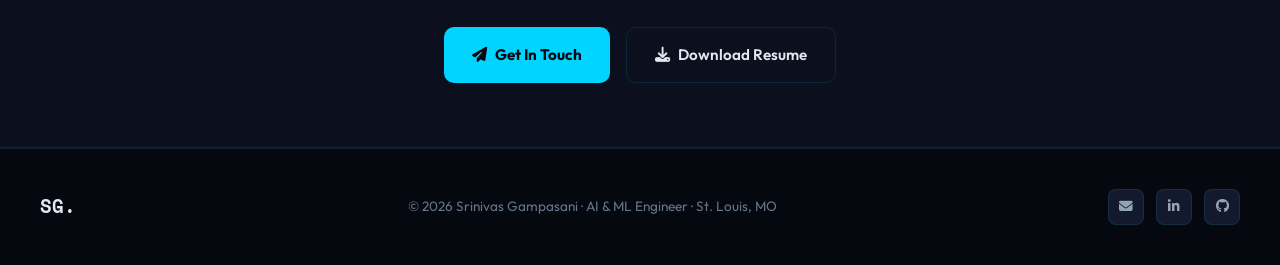
==== commit 10ee7f02: "Update projects.html" ====
--- a/projects.html
+++ b/projects.html
@@ -431,7 +431,7 @@
         <span>FastAPI</span><span>BM25</span><span>Cross-Encoder</span>
       </div>
       <div class="full-project-links">
-        <a href="https://github.com/srinivas-gampasani" target="_blank" class="link-github"><i class="fab fa-github"></i> GitHub</a>
+        <a href="https://github.com/srinivas-gampasani/Hybrid-Semantic-Search-Engine" target="_blank" class="link-github"><i class="fab fa-github"></i> GitHub</a>
         <a href="index.html#contact" class="link-demo"><i class="fas fa-comments"></i> Discuss Project</a>
       </div>
     </div>
@@ -472,7 +472,7 @@
         <span>GraphQL</span><span>Python</span><span>spaCy</span>
       </div>
       <div class="full-project-links">
-        <a href="https://github.com/srinivas-gampasani" target="_blank" class="link-github"><i class="fab fa-github"></i> GitHub</a>
+        <a href="https://github.com/srinivas-gampasani/Knowledge-Graph-AI-System" target="_blank" class="link-github"><i class="fab fa-github"></i> GitHub</a>
         <a href="index.html#contact" class="link-demo"><i class="fas fa-comments"></i> Discuss Project</a>
       </div>
     </div>
@@ -527,7 +527,7 @@
         <span>MLflow</span><span>PySpark</span><span>Snowflake</span>
       </div>
       <div class="full-project-links">
-        <a href="https://github.com/srinivas-gampasani" target="_blank" class="link-github"><i class="fab fa-github"></i> GitHub</a>
+        <a href="https://github.com/srinivas-gampasani/Demand-Forecasting-ML-System" target="_blank" class="link-github"><i class="fab fa-github"></i> GitHub</a>
         <a href="index.html#contact" class="link-demo"><i class="fas fa-comments"></i> Discuss Project</a>
       </div>
     </div>
@@ -568,7 +568,7 @@
         <span>Scikit-learn</span><span>FastAPI</span><span>Delta Lake</span><span>Docker</span>
       </div>
       <div class="full-project-links">
-        <a href="https://github.com/srinivas-gampasani" target="_blank" class="link-github"><i class="fab fa-github"></i> GitHub</a>
+        <a href="https://github.com/srinivas-gampasani/Real-Time-Anomaly-Detection-System" target="_blank" class="link-github"><i class="fab fa-github"></i> GitHub</a>
         <a href="index.html#contact" class="link-demo"><i class="fas fa-comments"></i> Discuss Project</a>
       </div>
     </div>
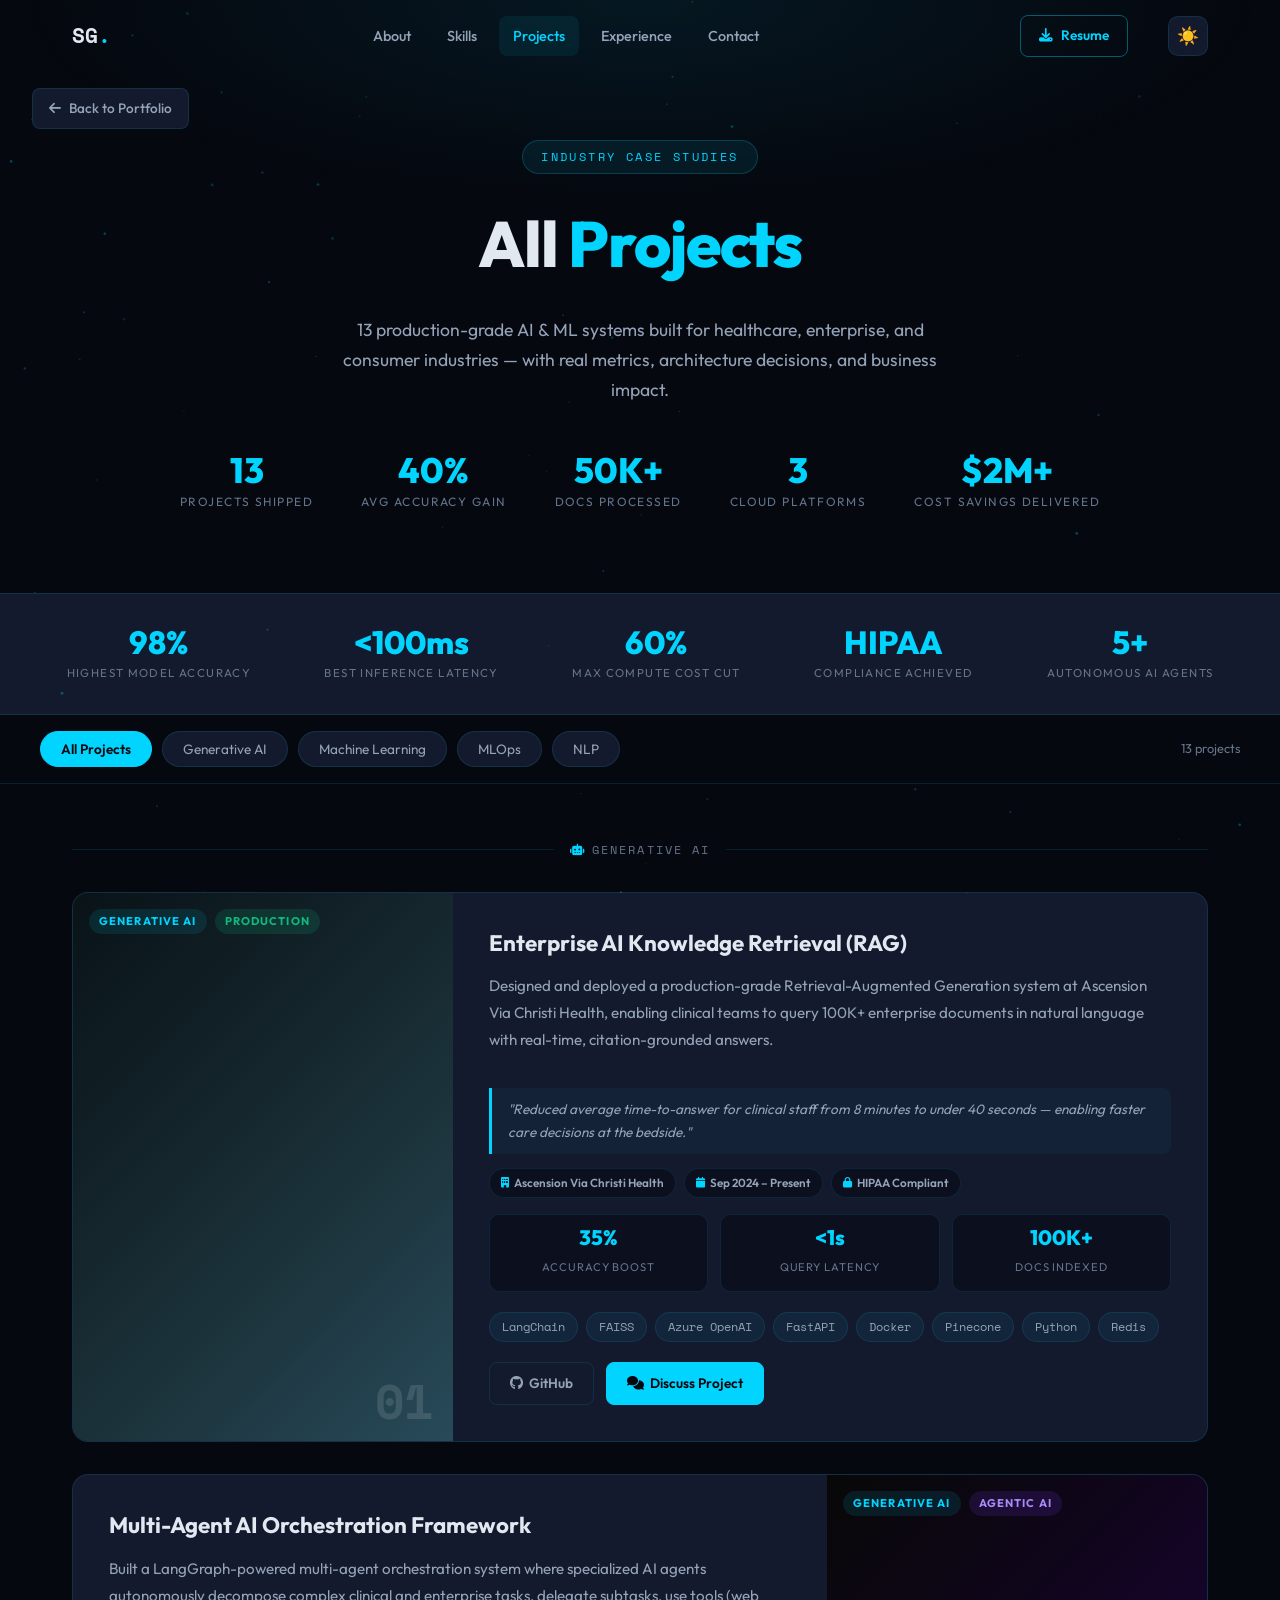
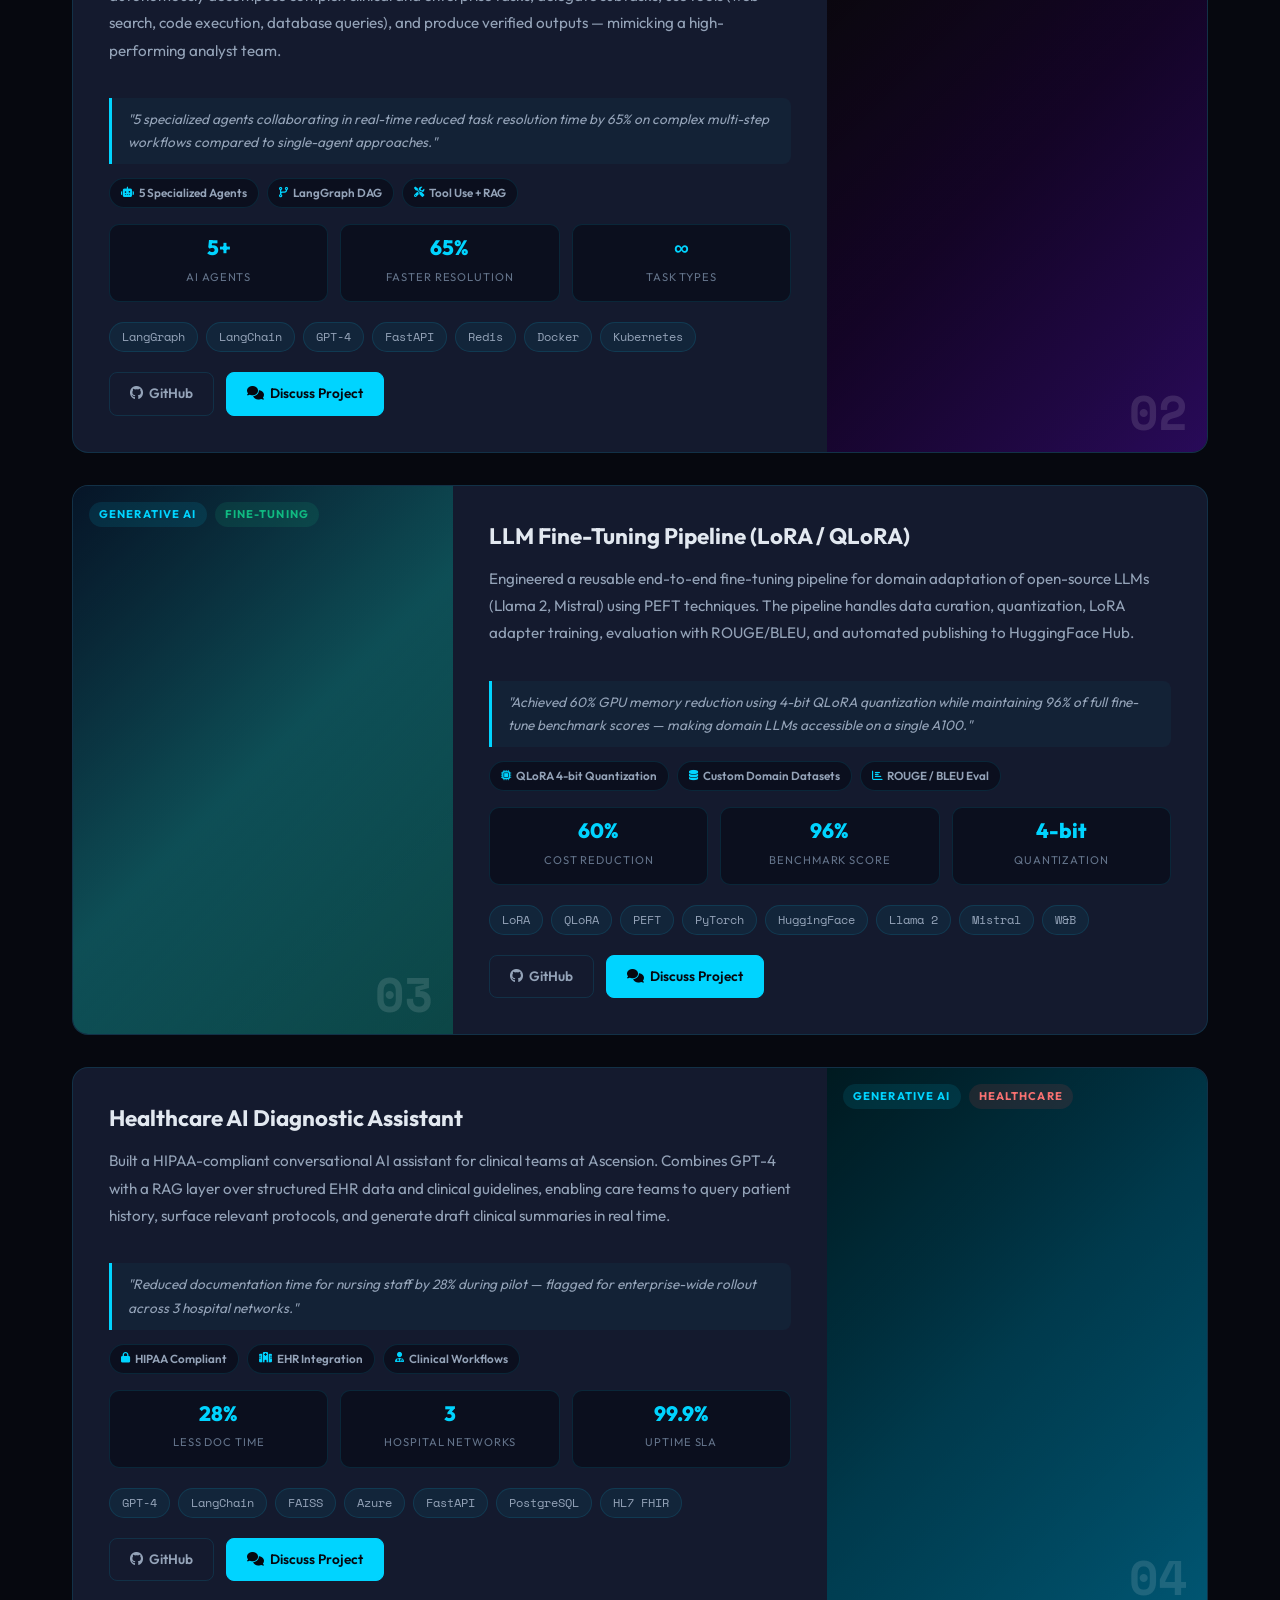
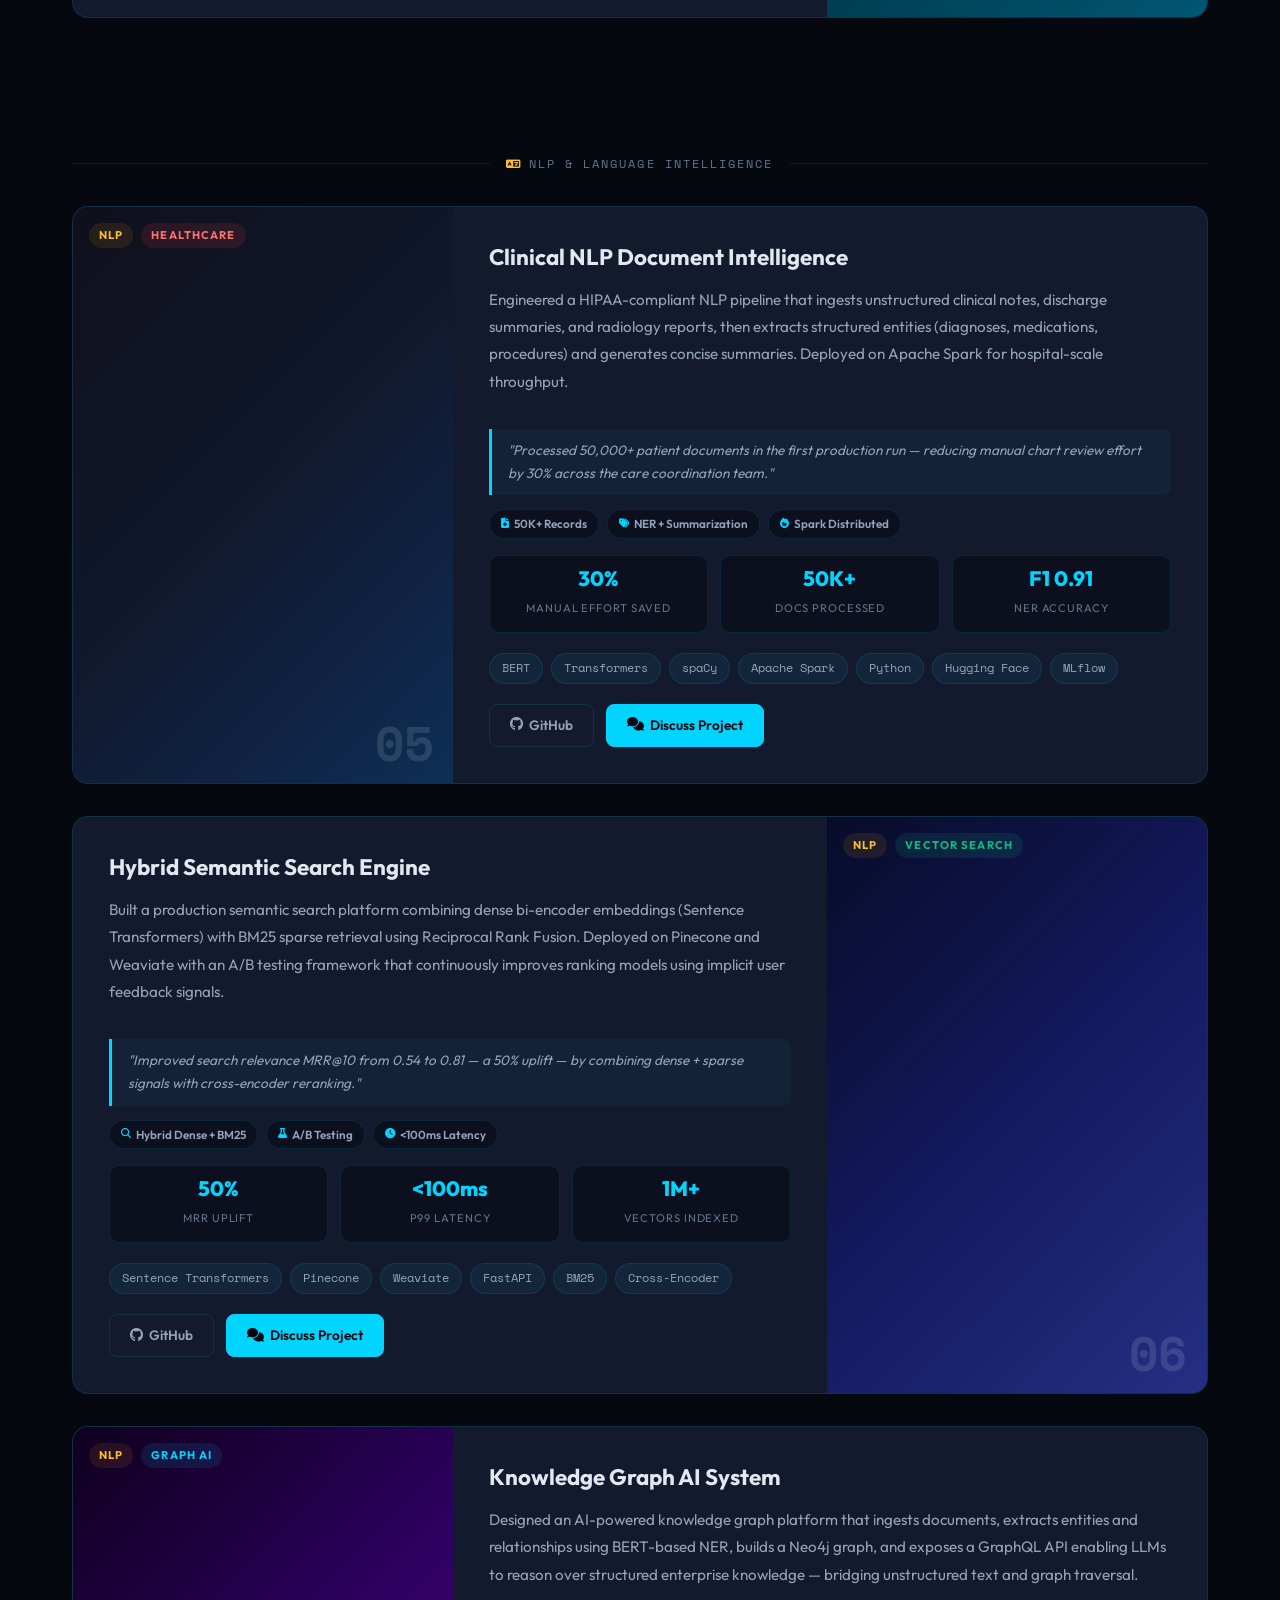
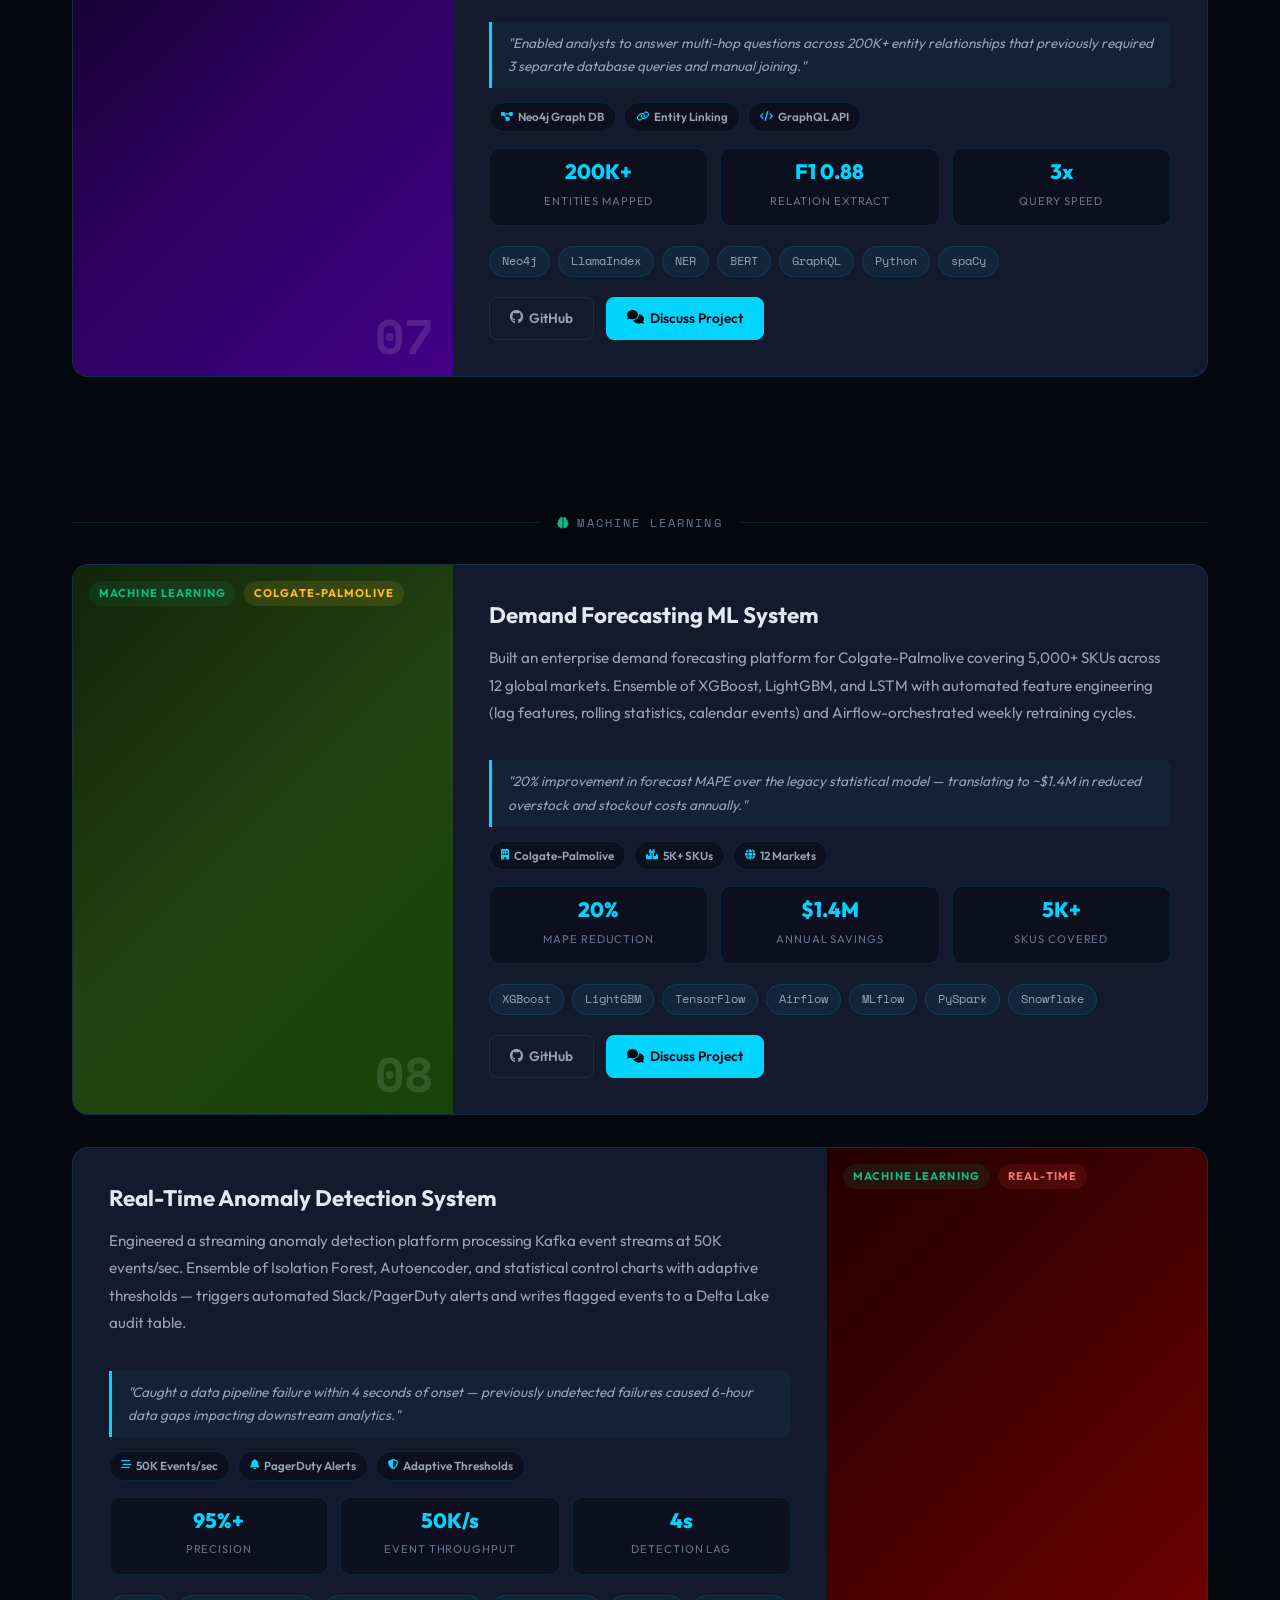
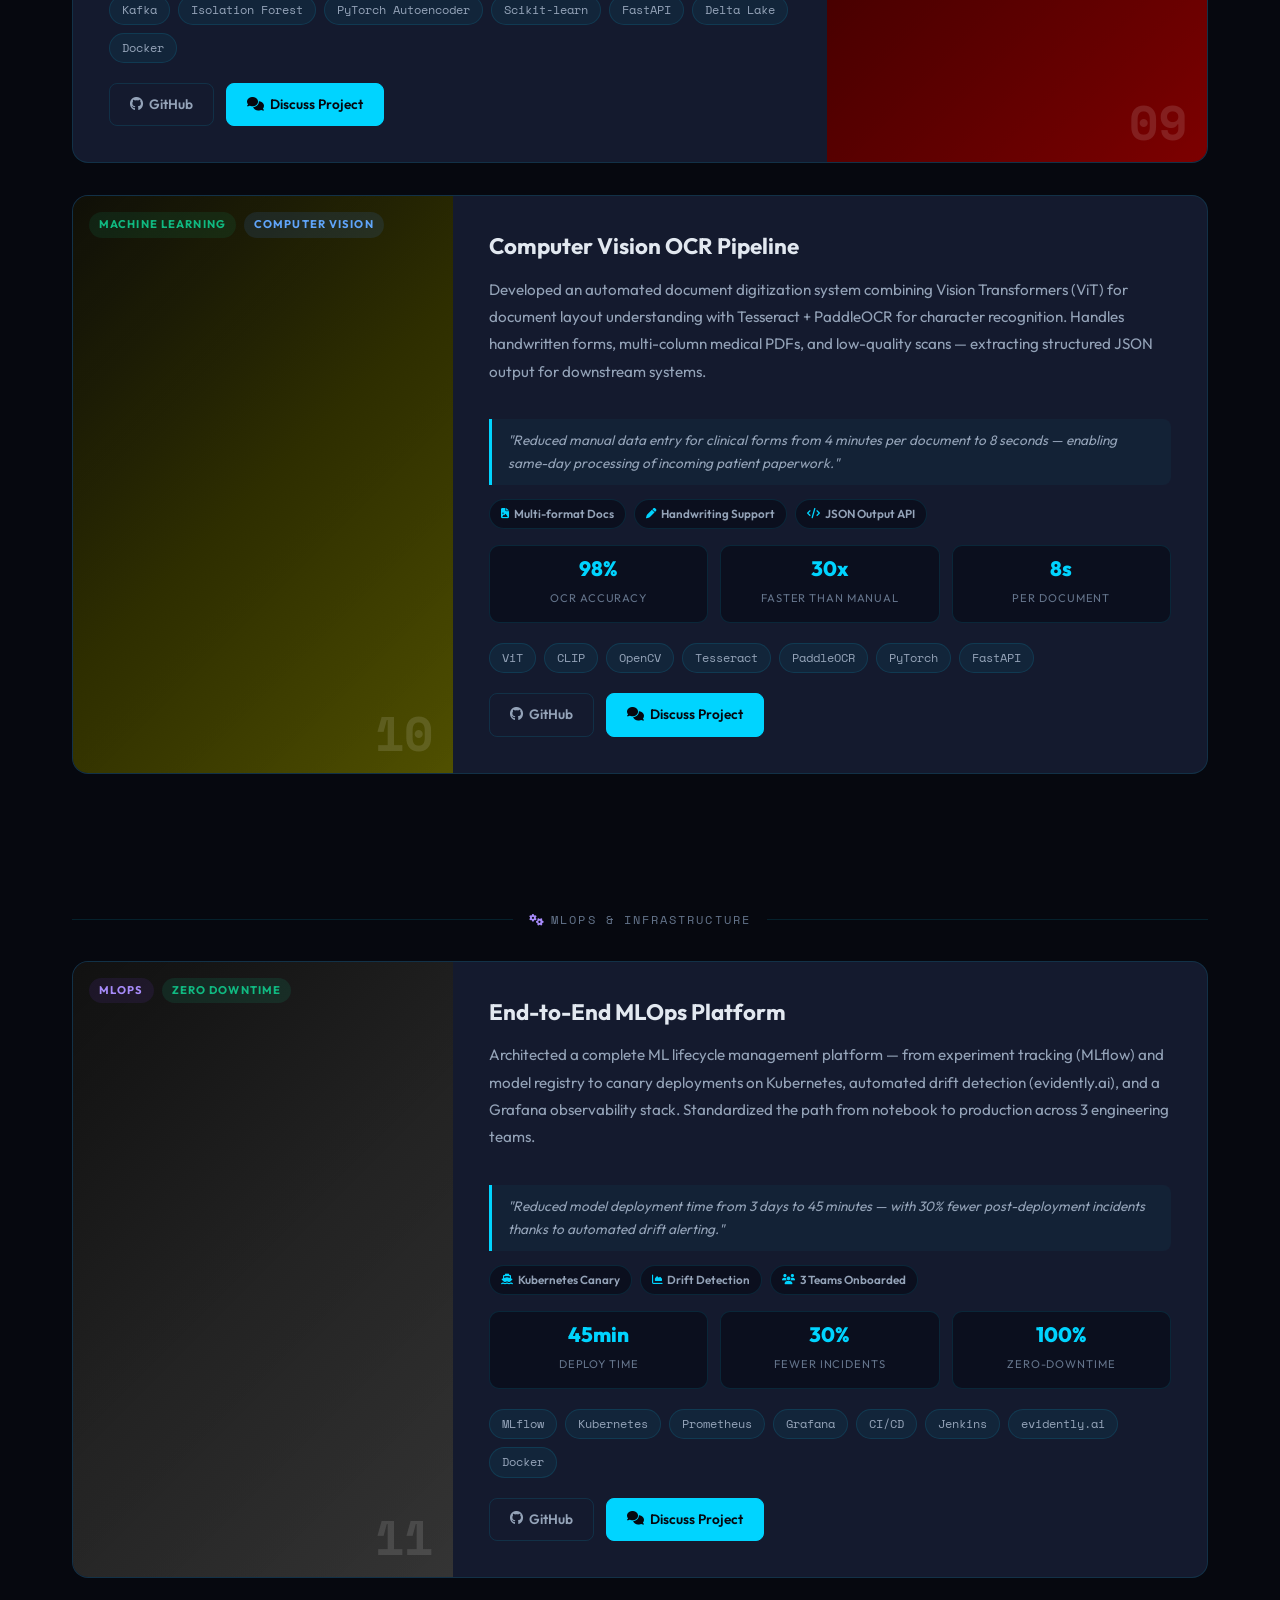
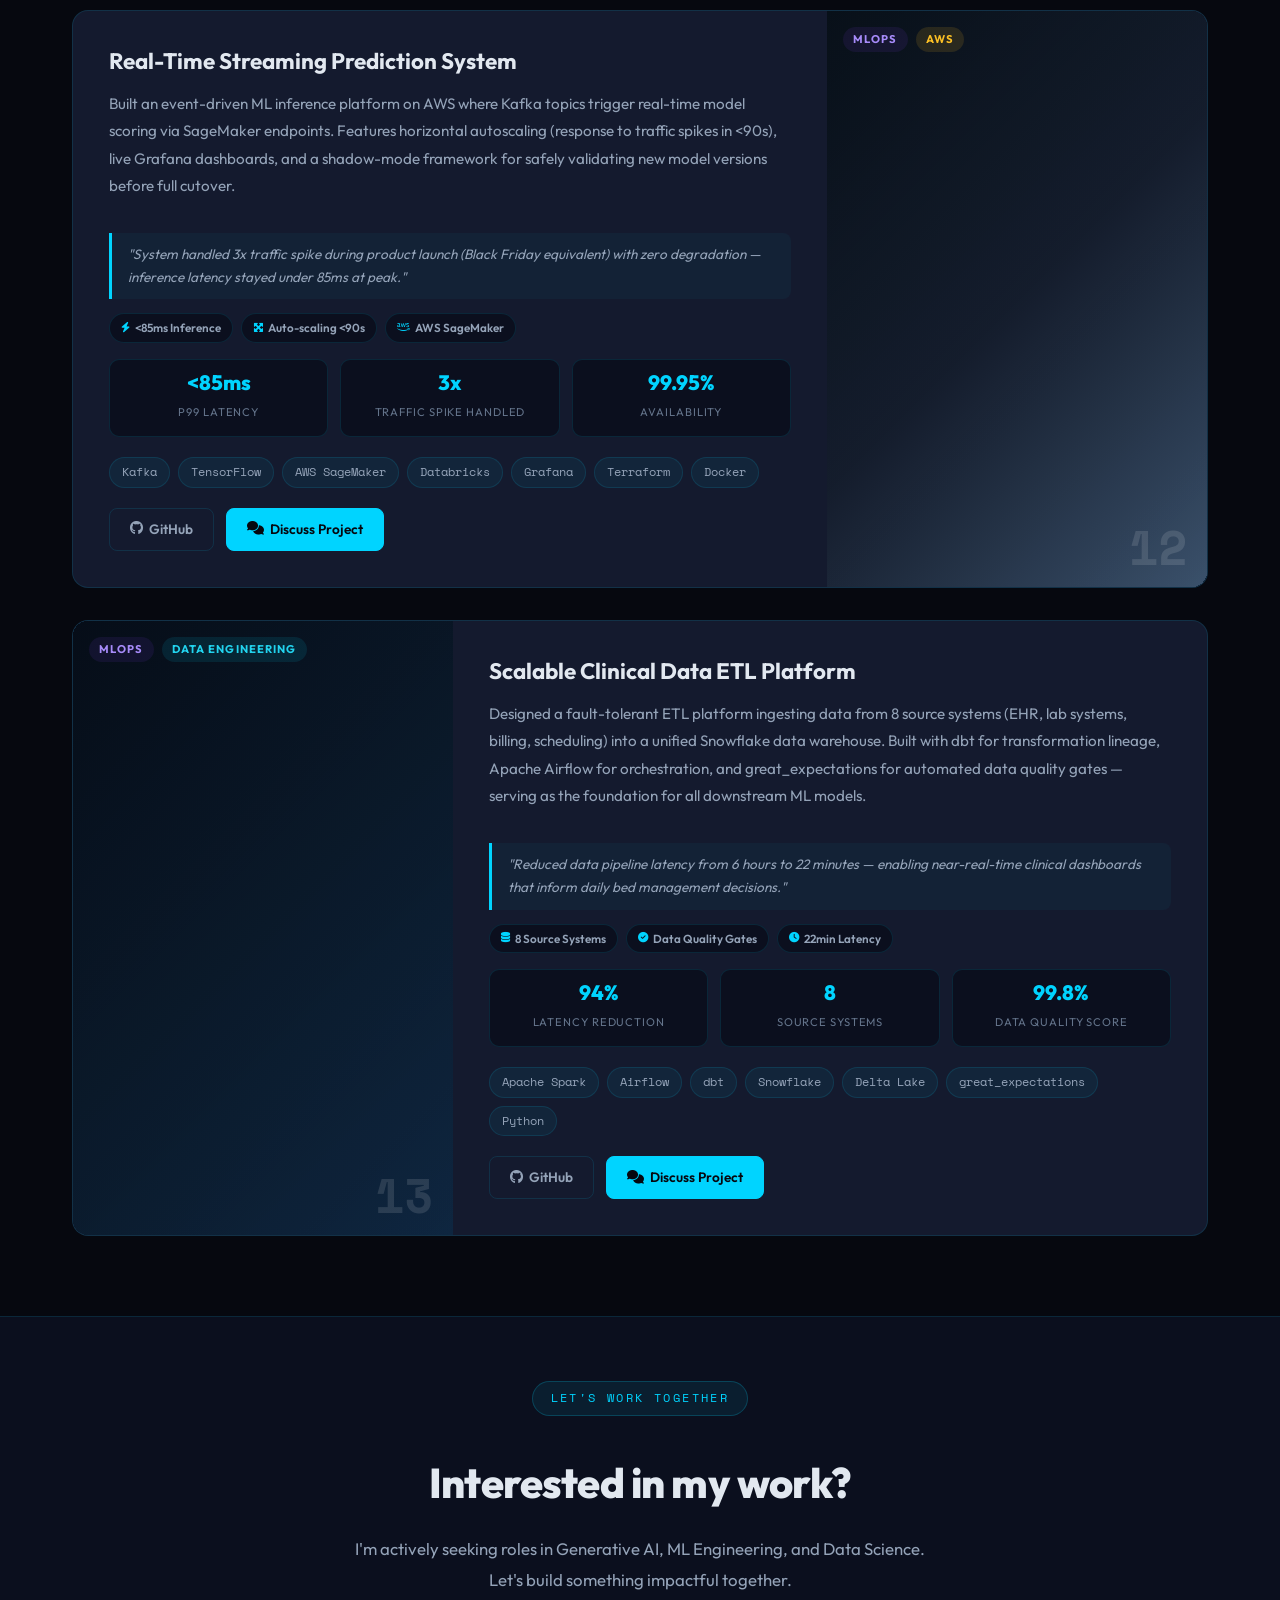
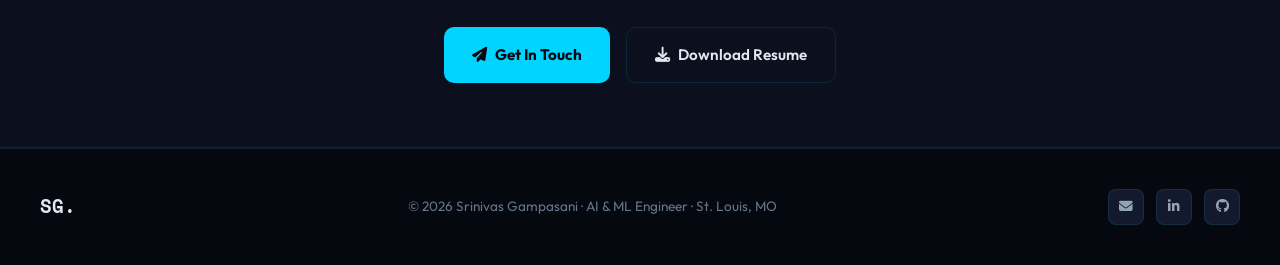
==== commit 16ab72fe: "Update projects.html" ====
--- a/projects.html
+++ b/projects.html
@@ -609,7 +609,7 @@
         <span>PaddleOCR</span><span>PyTorch</span><span>FastAPI</span>
       </div>
       <div class="full-project-links">
-        <a href="https://github.com/srinivas-gampasani" target="_blank" class="link-github"><i class="fab fa-github"></i> GitHub</a>
+        <a href="https://github.com/srinivas-gampasani/Computer-Vision-OCR-Pipeline" target="_blank" class="link-github"><i class="fab fa-github"></i> GitHub</a>
         <a href="index.html#contact" class="link-demo"><i class="fas fa-comments"></i> Discuss Project</a>
       </div>
     </div>
@@ -664,7 +664,7 @@
         <span>CI/CD</span><span>Jenkins</span><span>evidently.ai</span><span>Docker</span>
       </div>
       <div class="full-project-links">
-        <a href="https://github.com/srinivas-gampasani" target="_blank" class="link-github"><i class="fab fa-github"></i> GitHub</a>
+        <a href="https://github.com/srinivas-gampasani/End-to-End-MLOps-Platform" target="_blank" class="link-github"><i class="fab fa-github"></i> GitHub</a>
         <a href="index.html#contact" class="link-demo"><i class="fas fa-comments"></i> Discuss Project</a>
       </div>
     </div>
@@ -705,7 +705,7 @@
         <span>Grafana</span><span>Terraform</span><span>Docker</span>
       </div>
       <div class="full-project-links">
-        <a href="https://github.com/srinivas-gampasani" target="_blank" class="link-github"><i class="fab fa-github"></i> GitHub</a>
+        <a href="https://github.com/srinivas-gampasani/Real-Time-Streaming-Prediction-System" target="_blank" class="link-github"><i class="fab fa-github"></i> GitHub</a>
         <a href="index.html#contact" class="link-demo"><i class="fas fa-comments"></i> Discuss Project</a>
       </div>
     </div>
@@ -746,7 +746,7 @@
         <span>Delta Lake</span><span>great_expectations</span><span>Python</span>
       </div>
       <div class="full-project-links">
-        <a href="https://github.com/srinivas-gampasani" target="_blank" class="link-github"><i class="fab fa-github"></i> GitHub</a>
+        <a href="https://github.com/srinivas-gampasani/Scalable-Clinical-Data-ETL-Platform" target="_blank" class="link-github"><i class="fab fa-github"></i> GitHub</a>
         <a href="index.html#contact" class="link-demo"><i class="fas fa-comments"></i> Discuss Project</a>
       </div>
     </div>
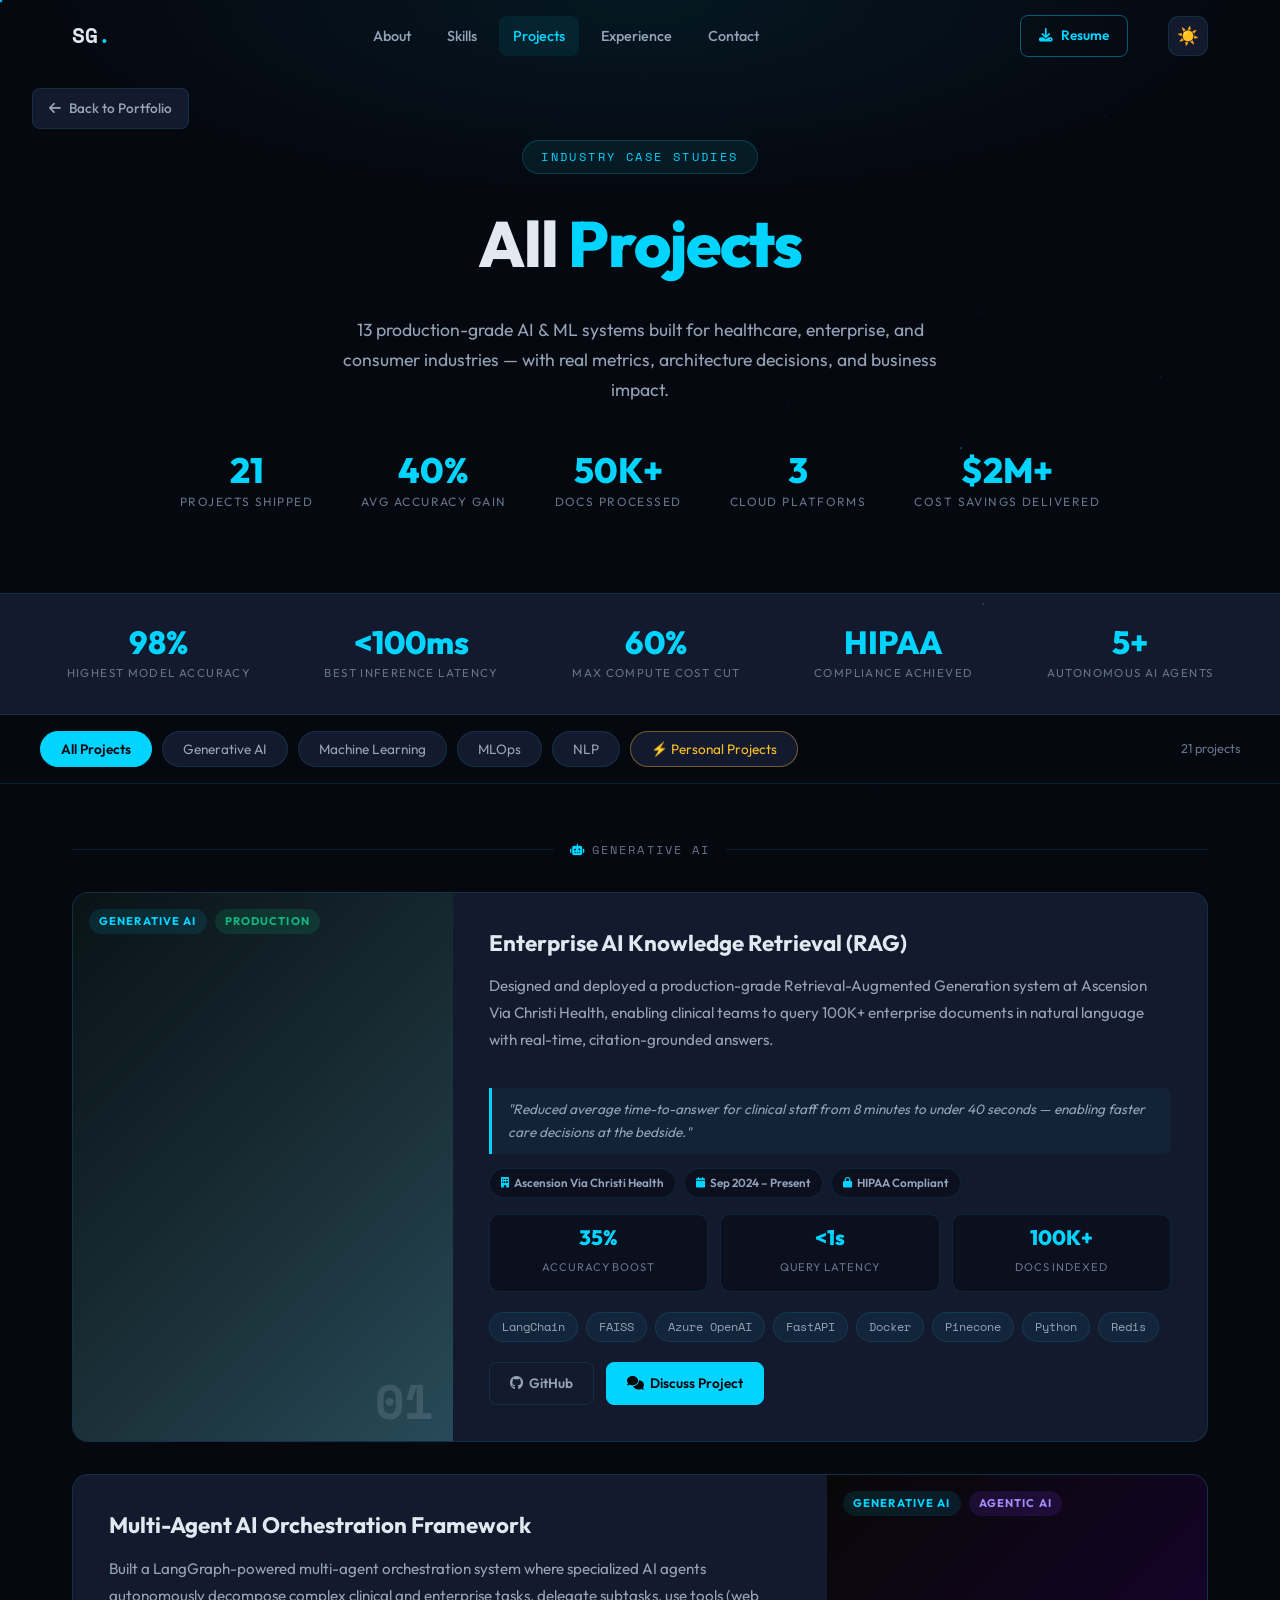
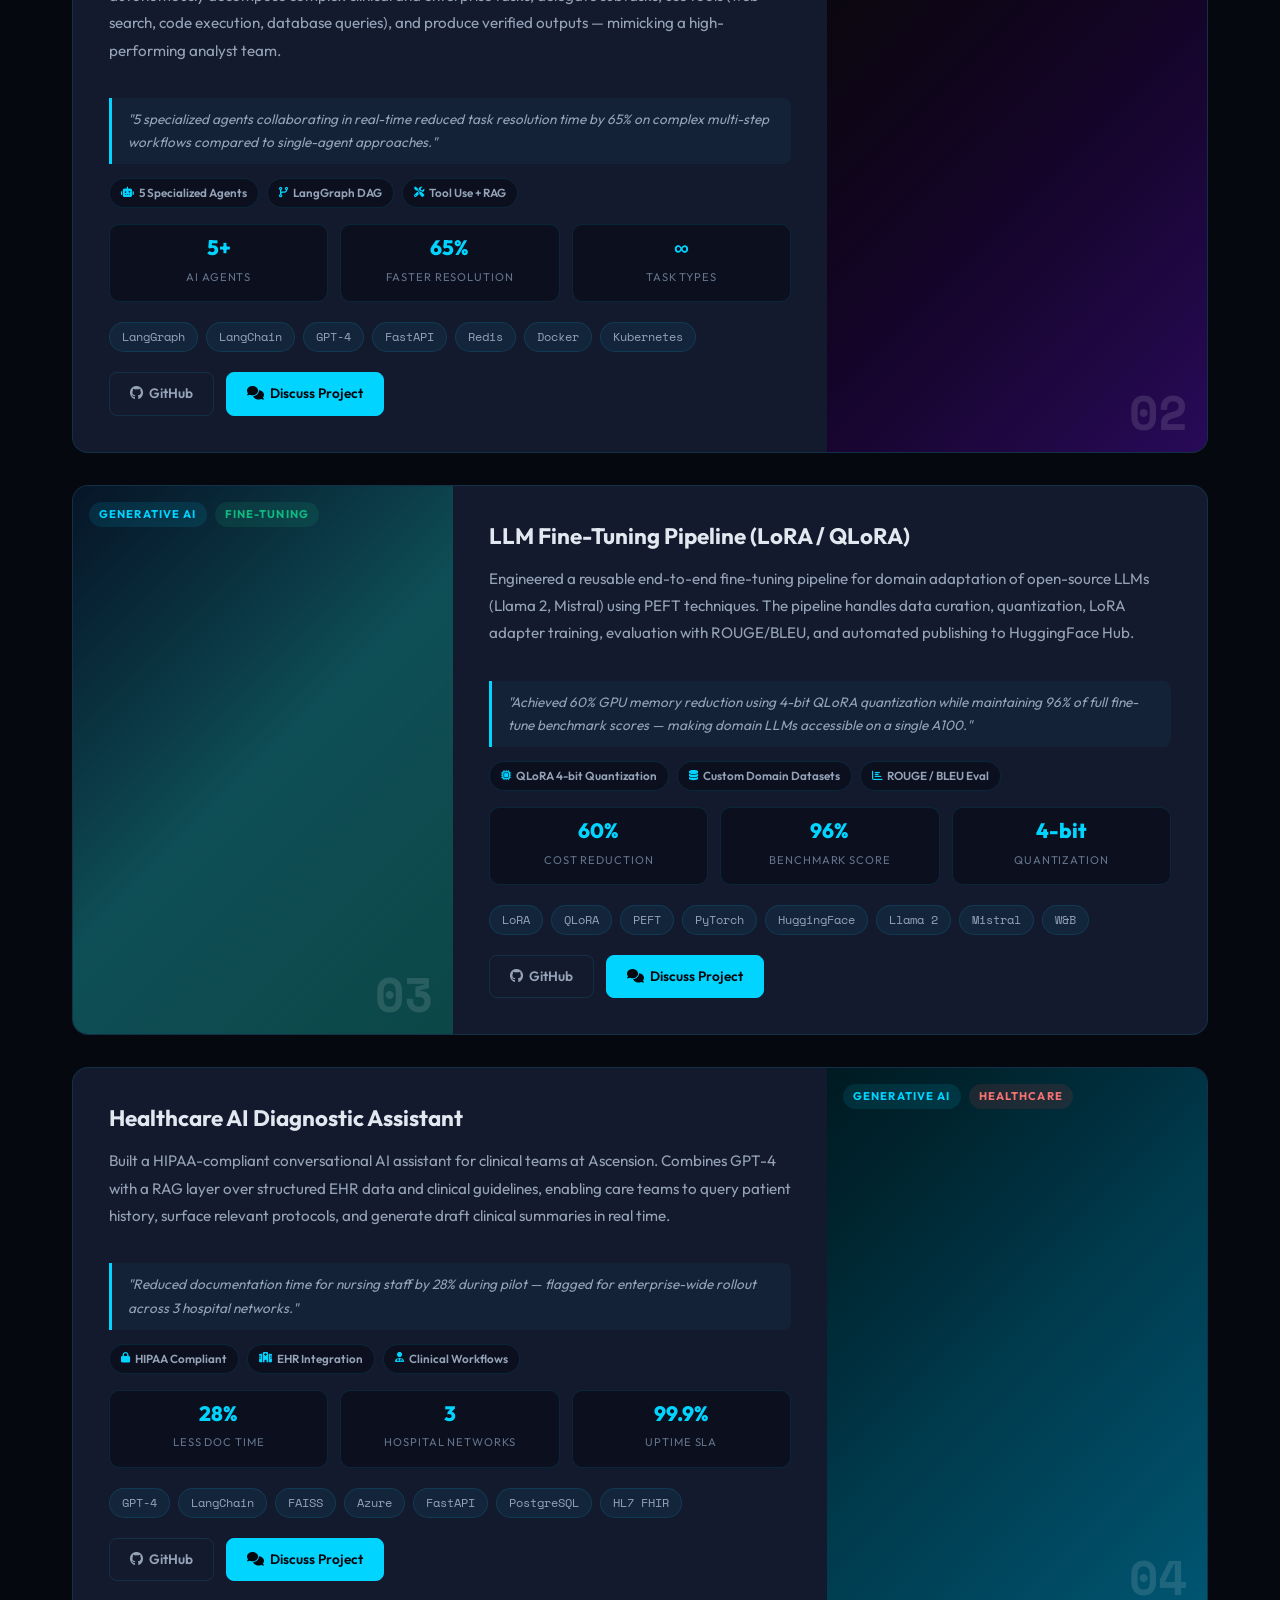
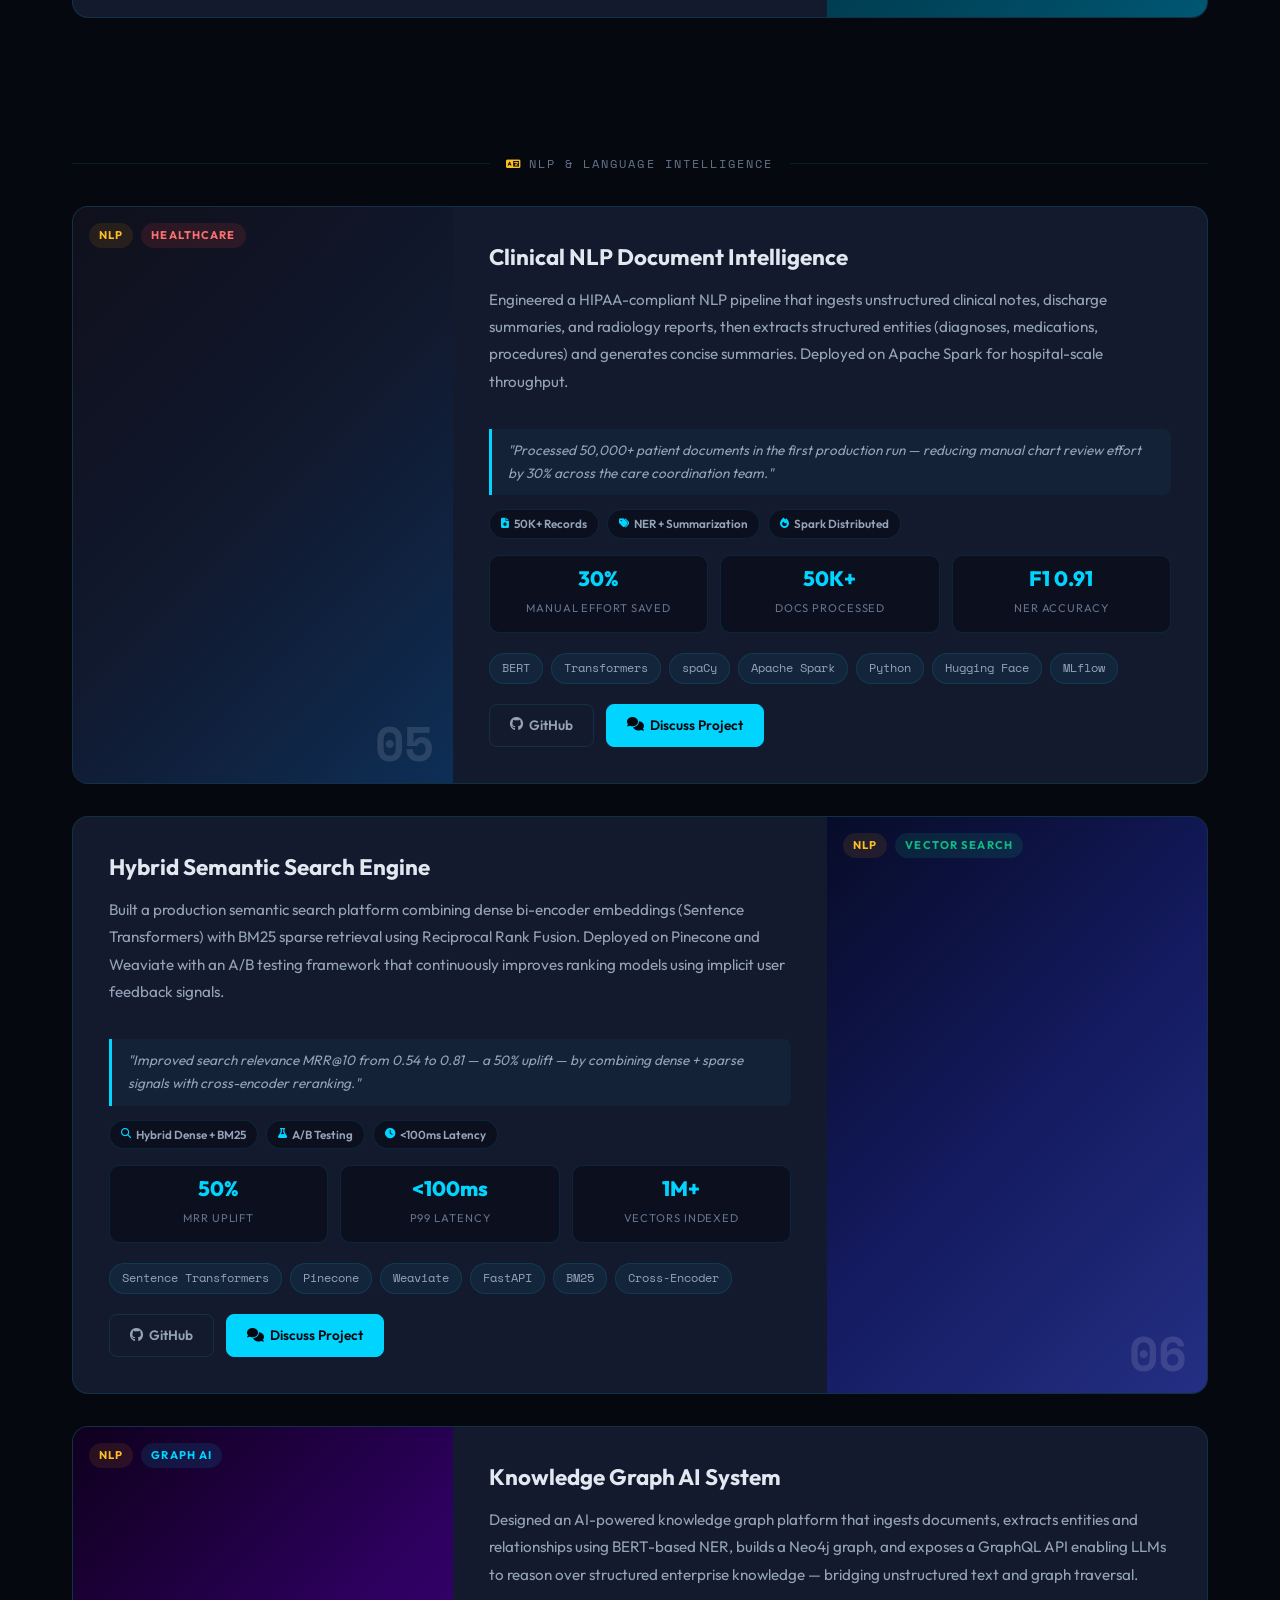
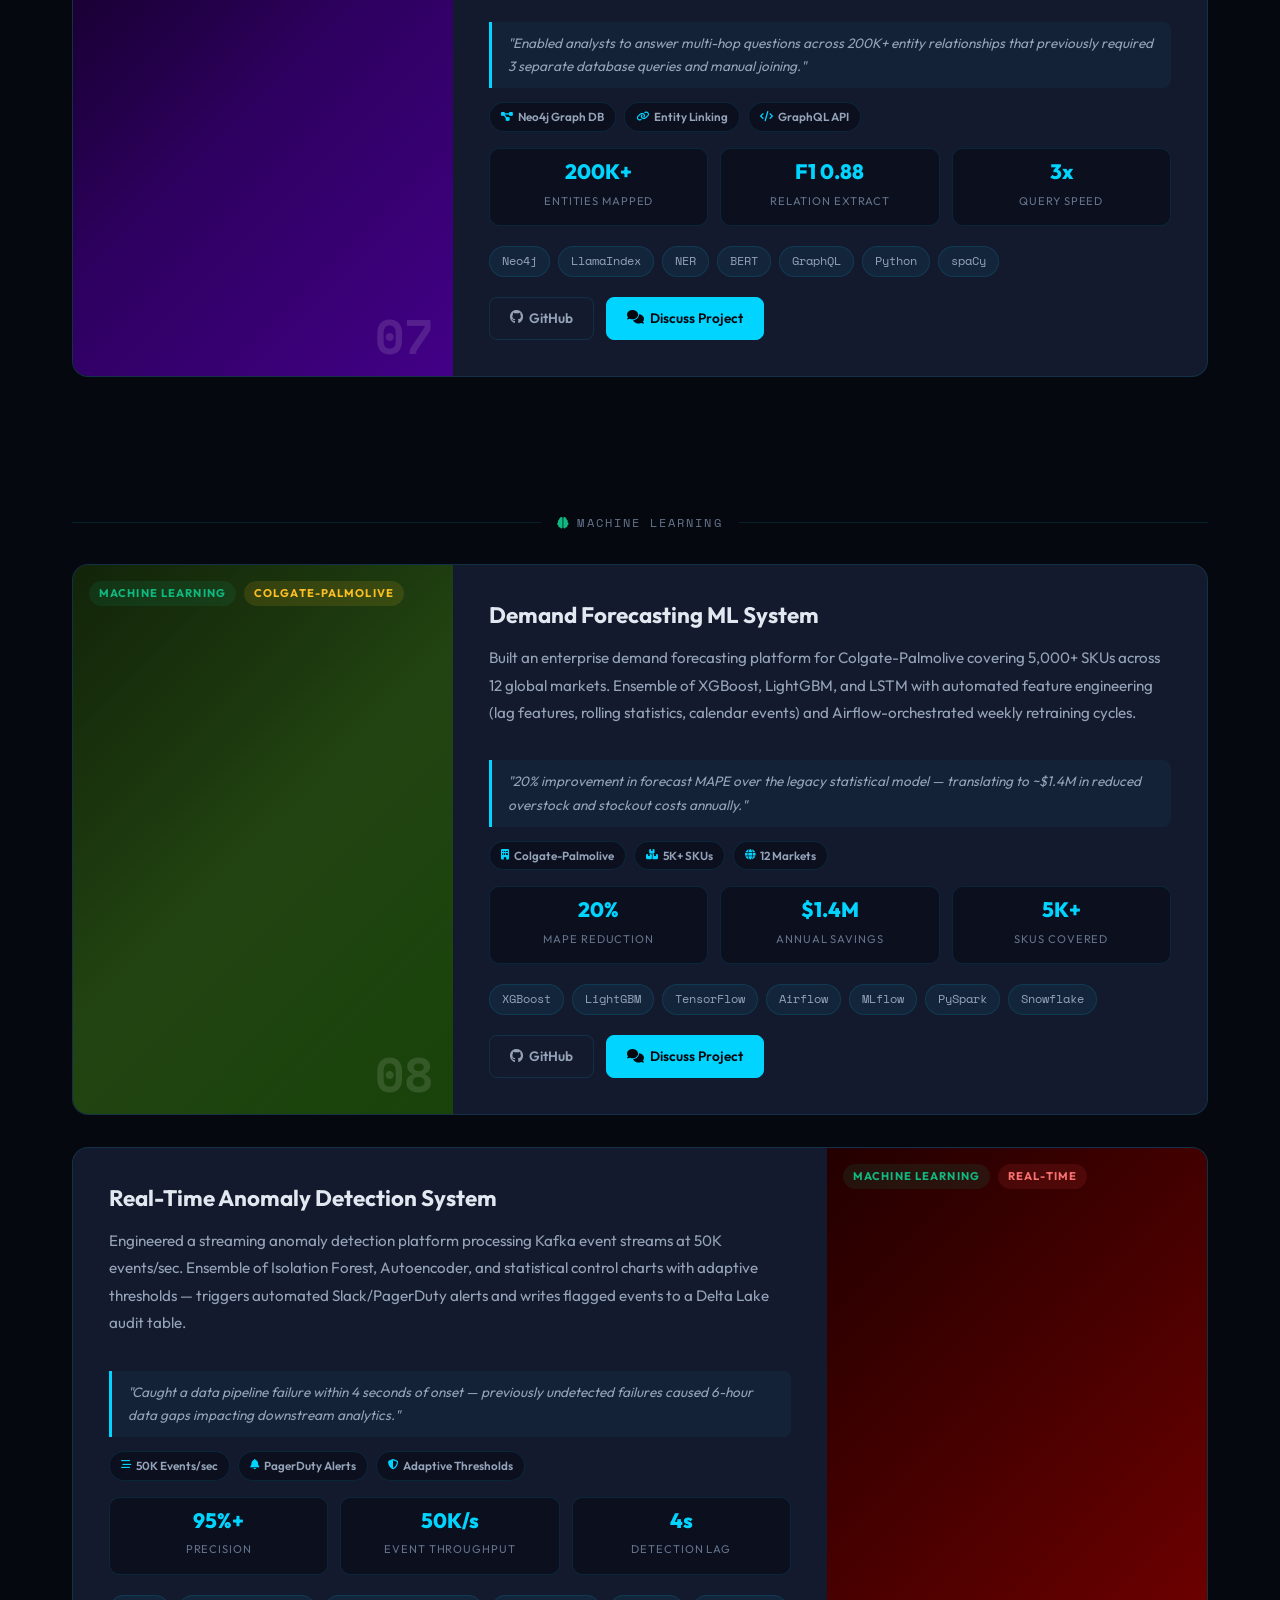
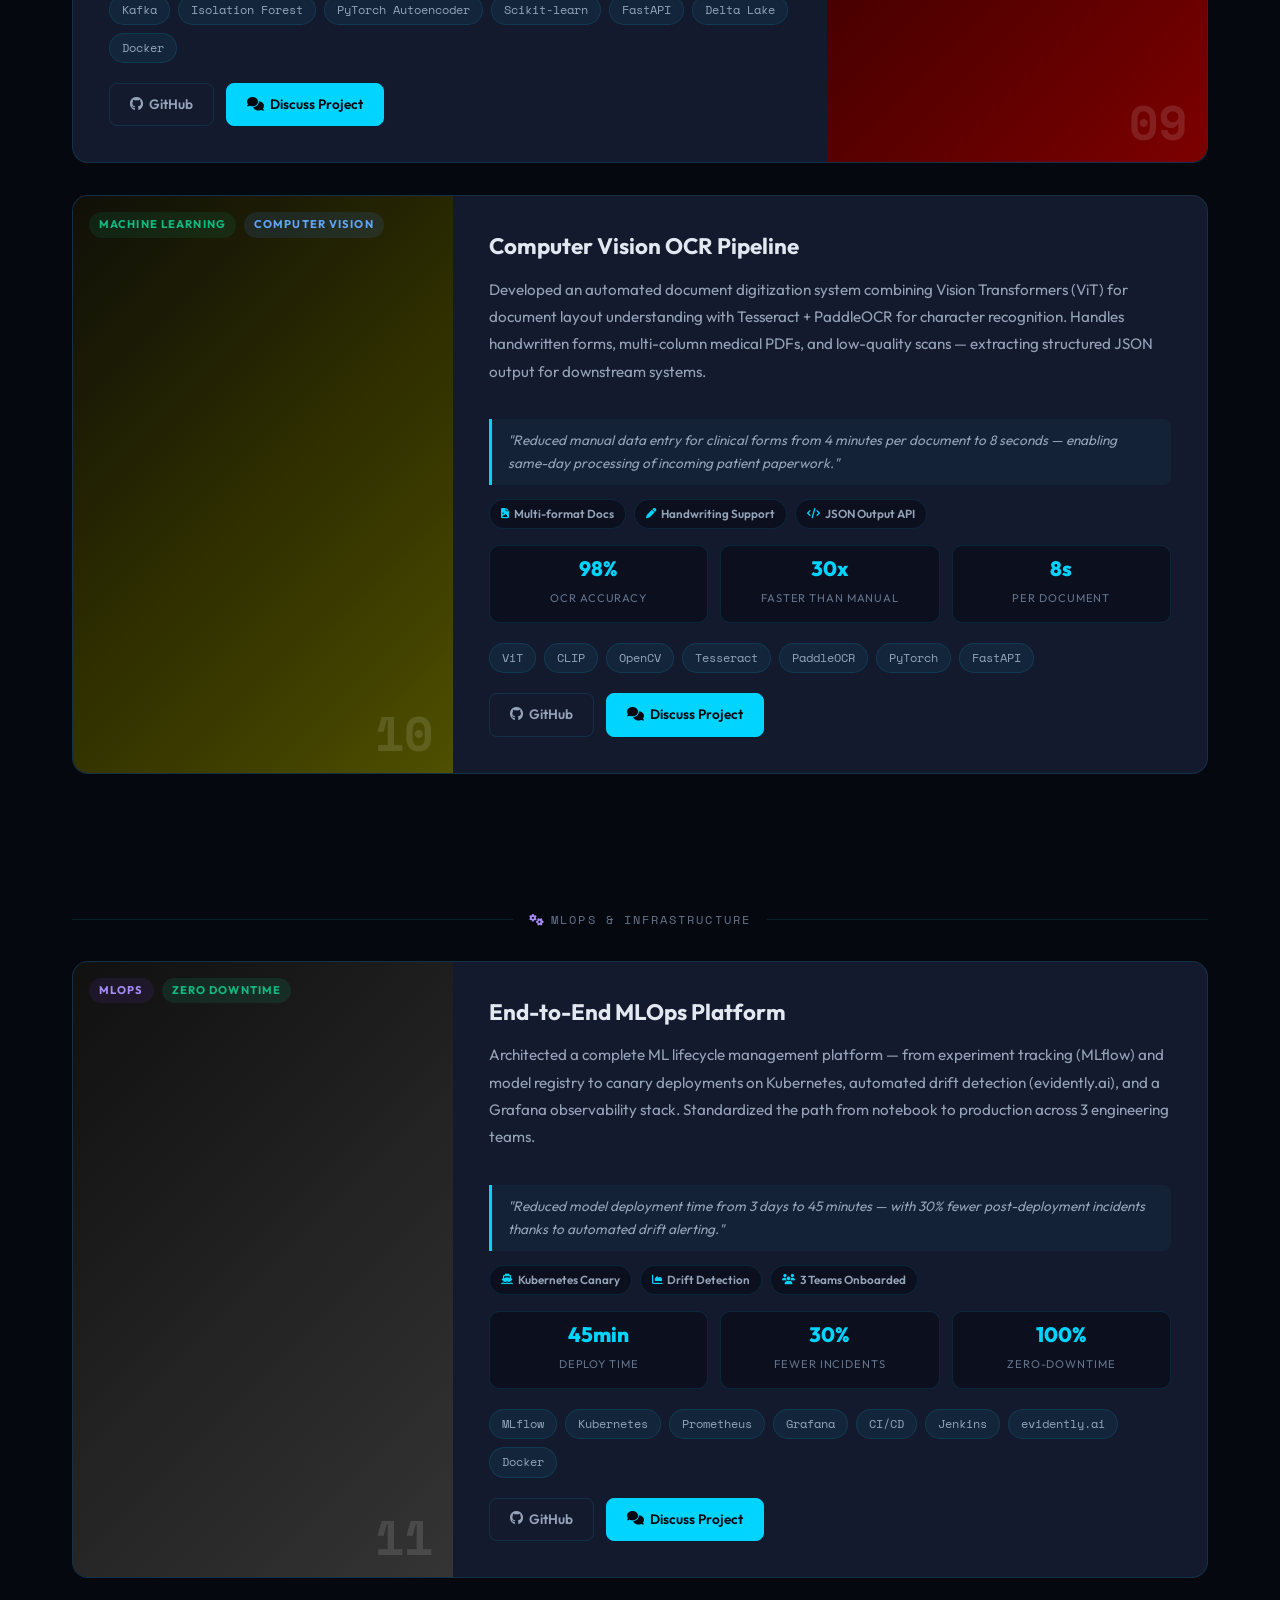
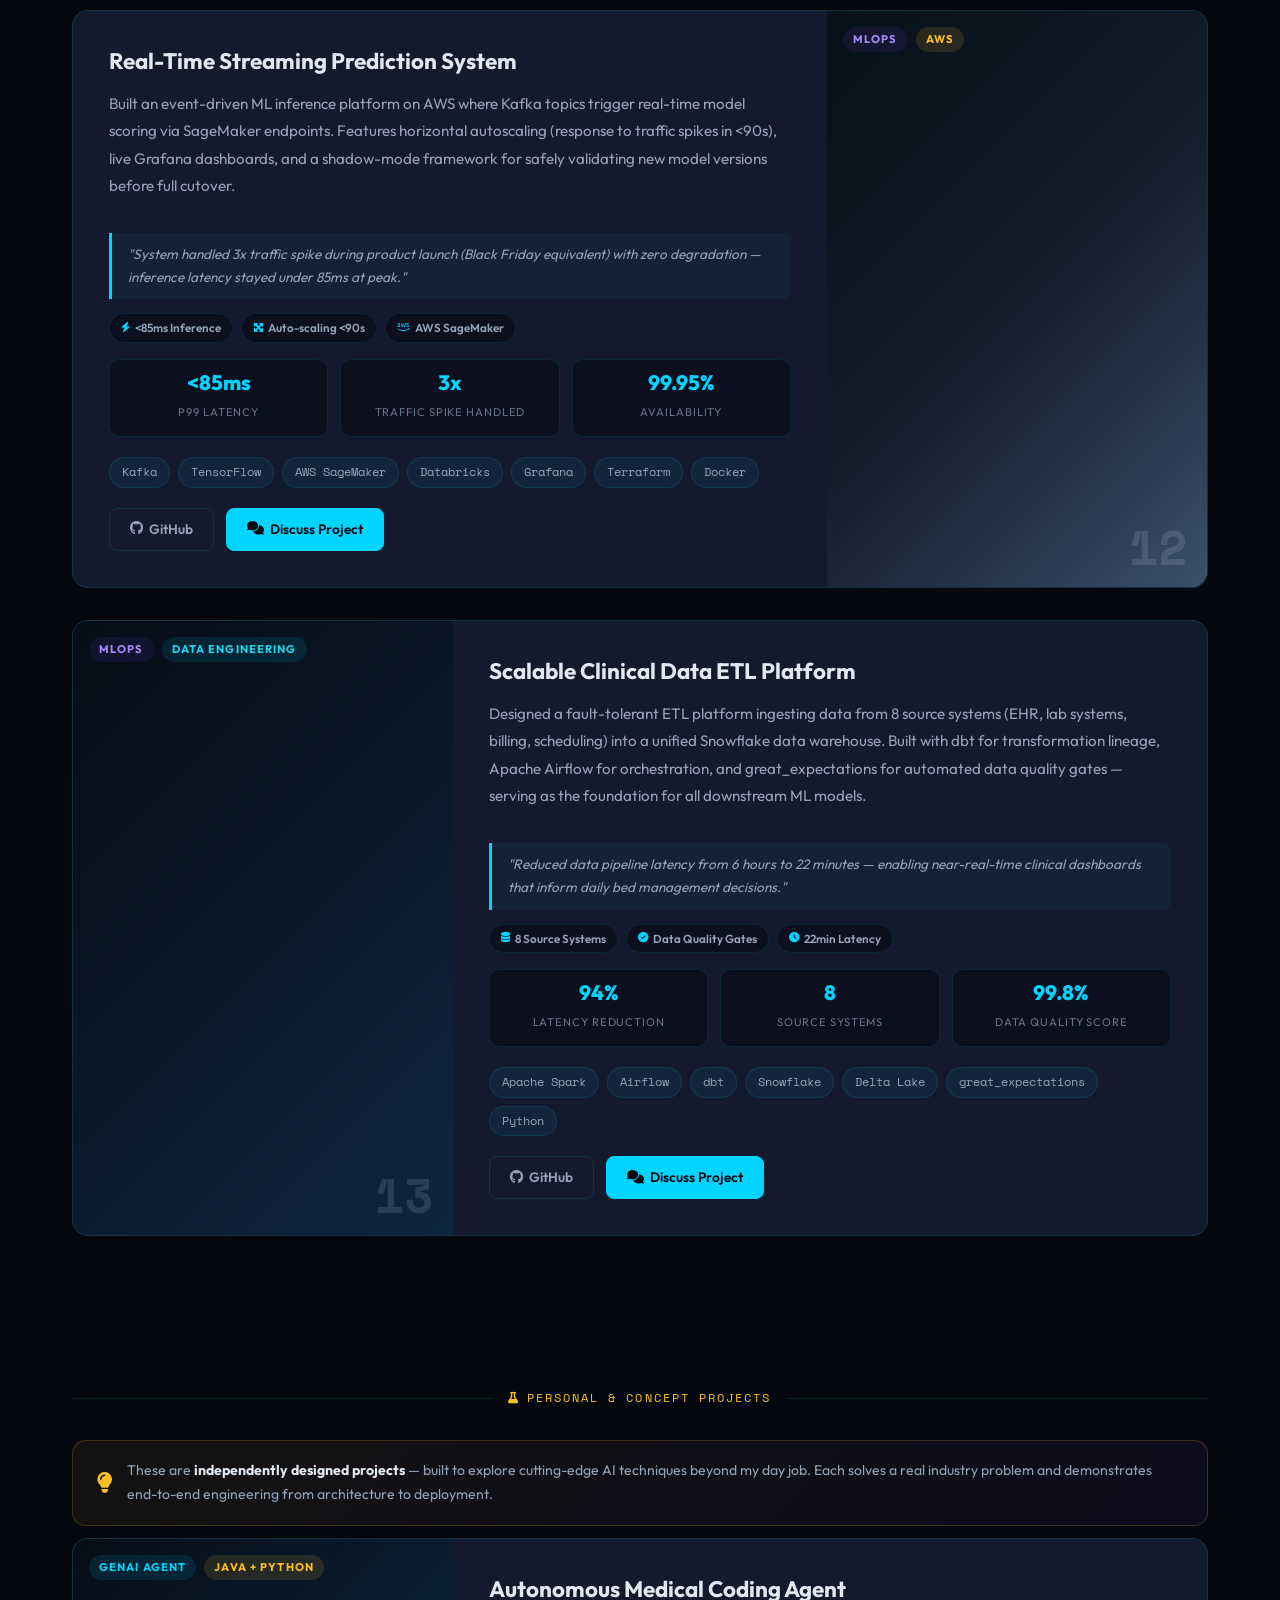
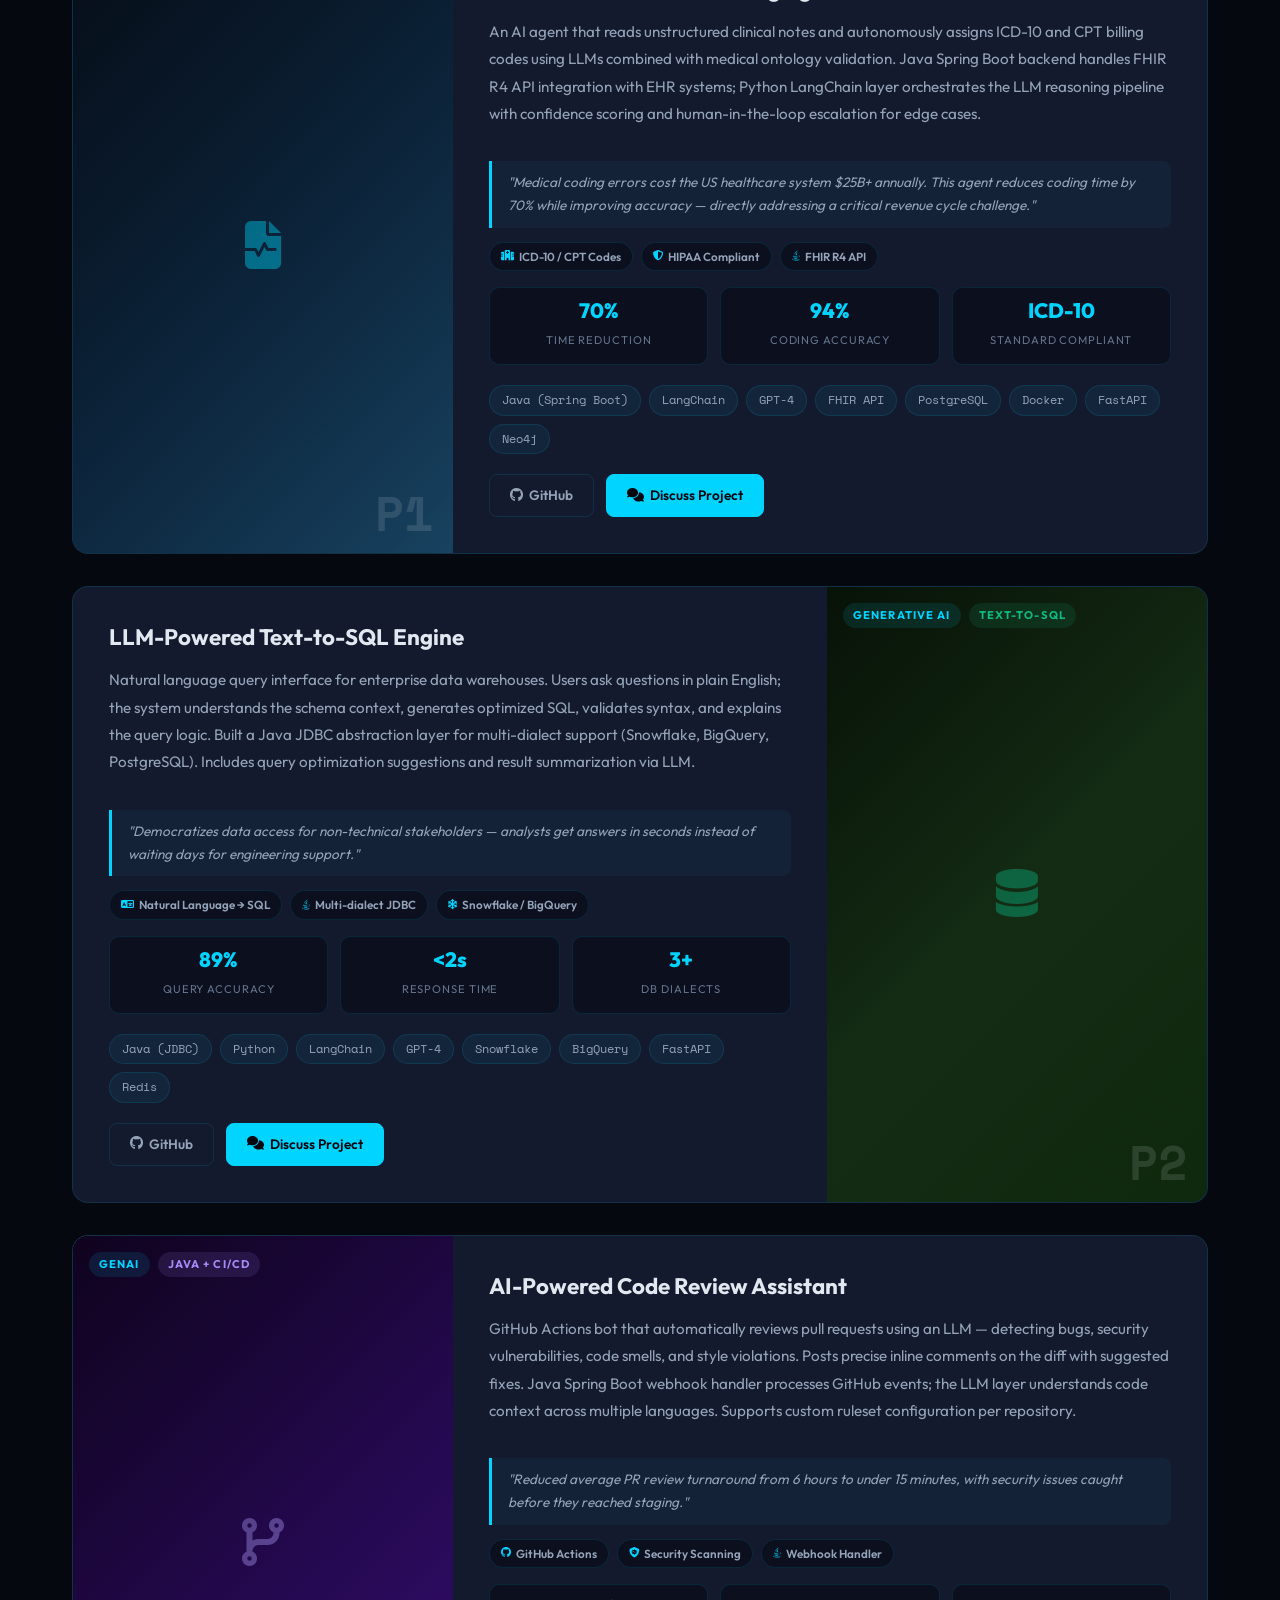
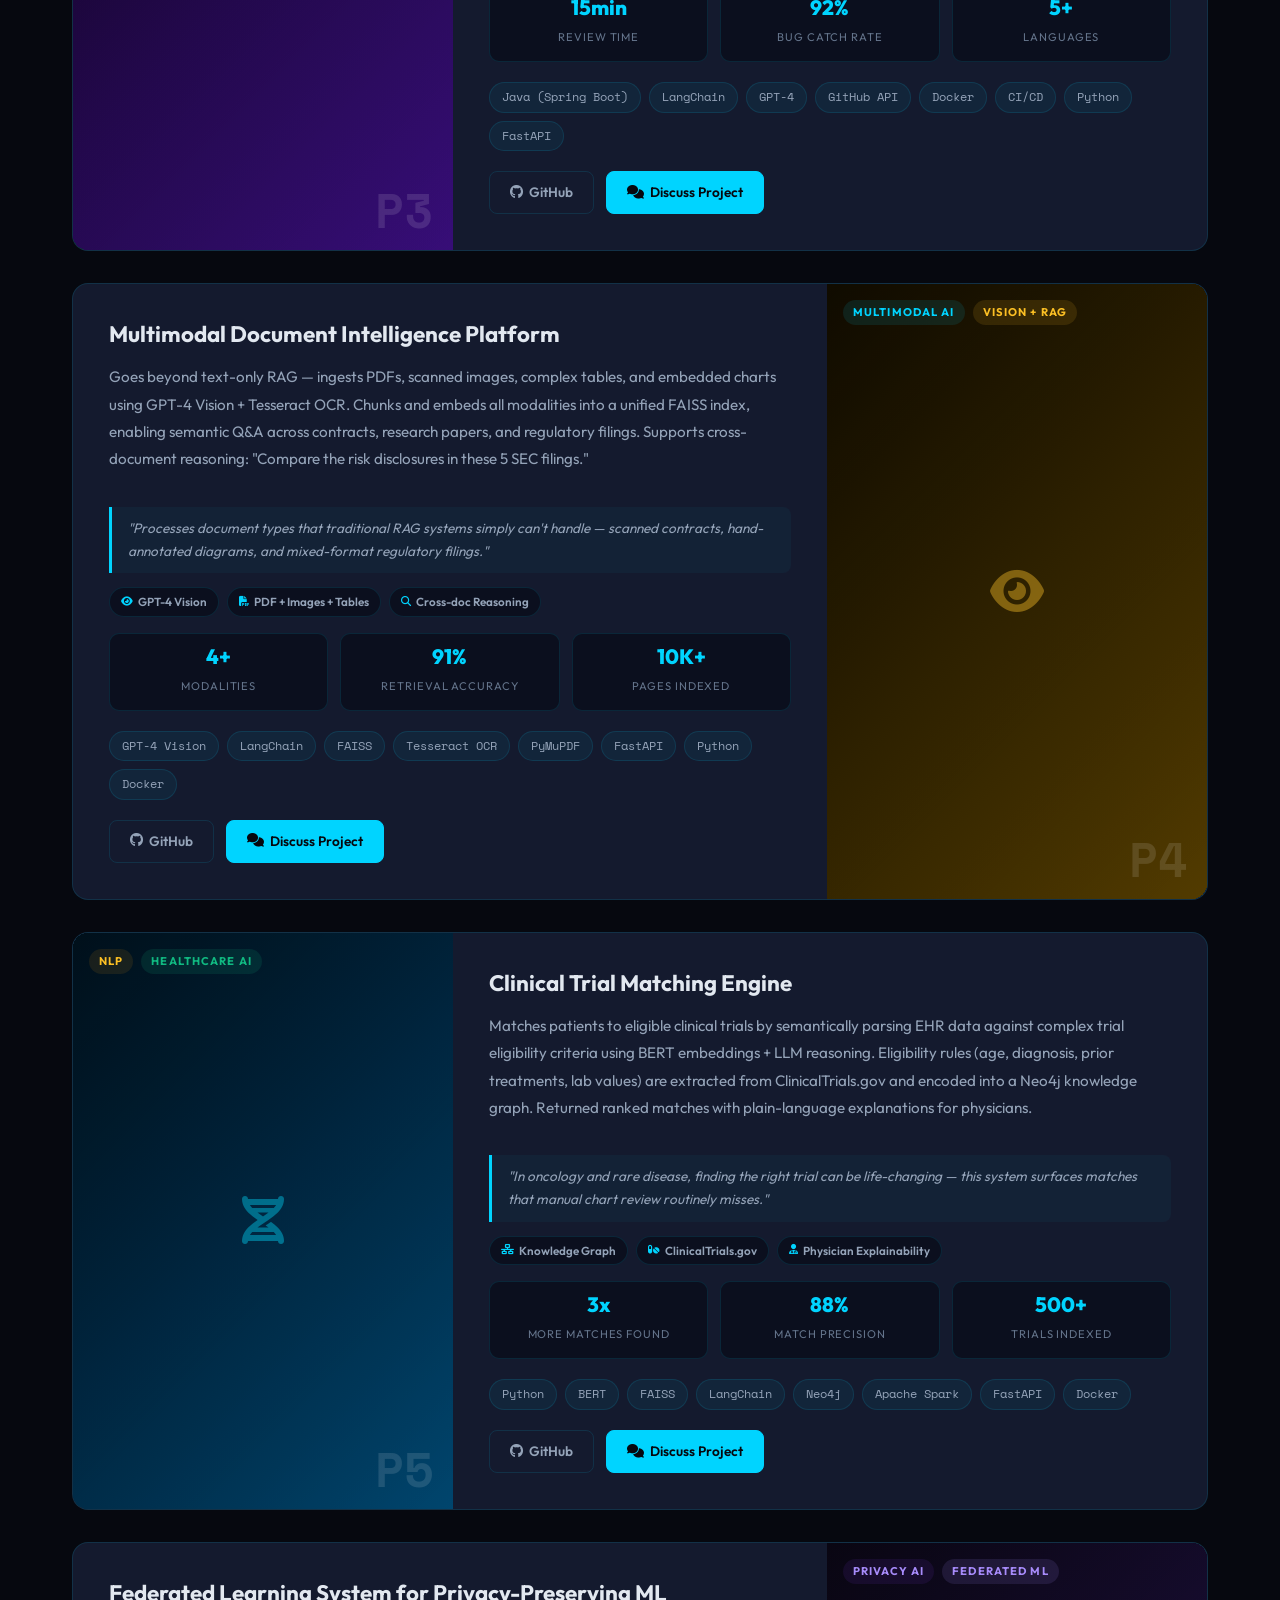
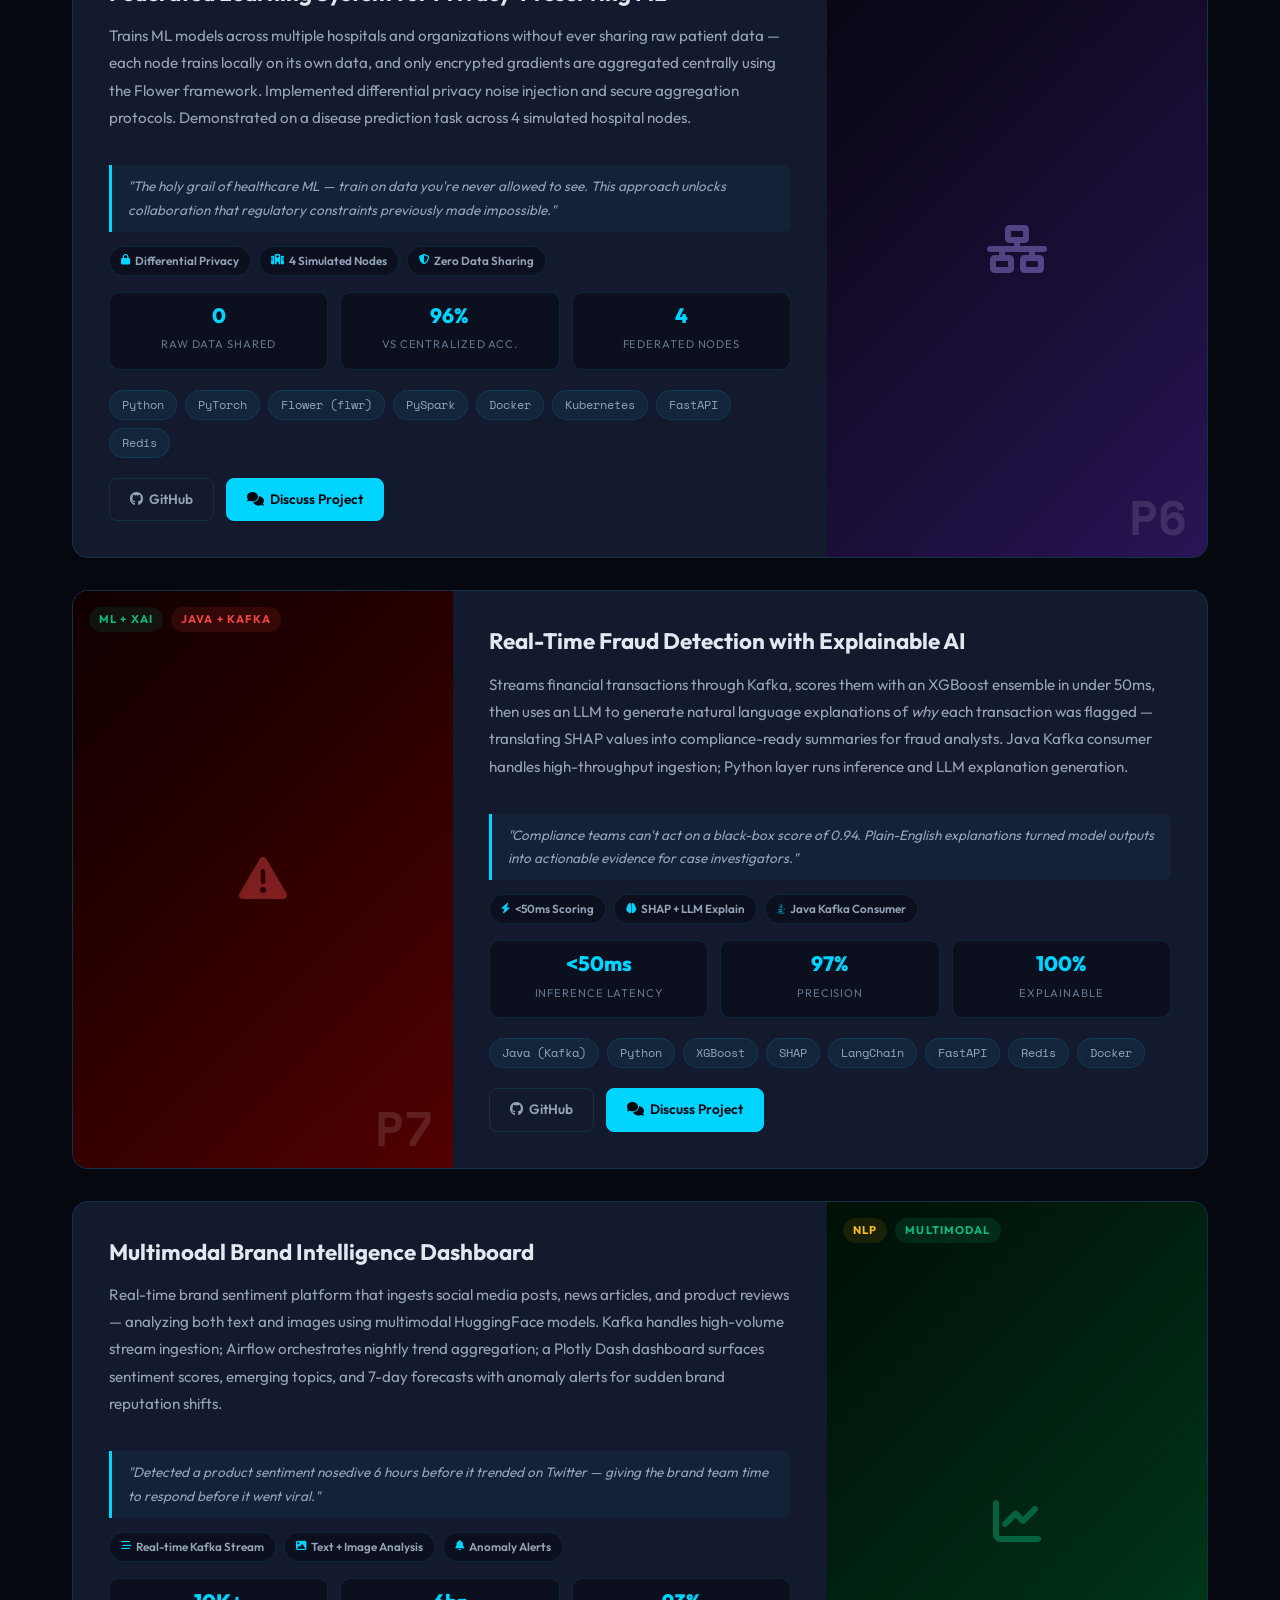
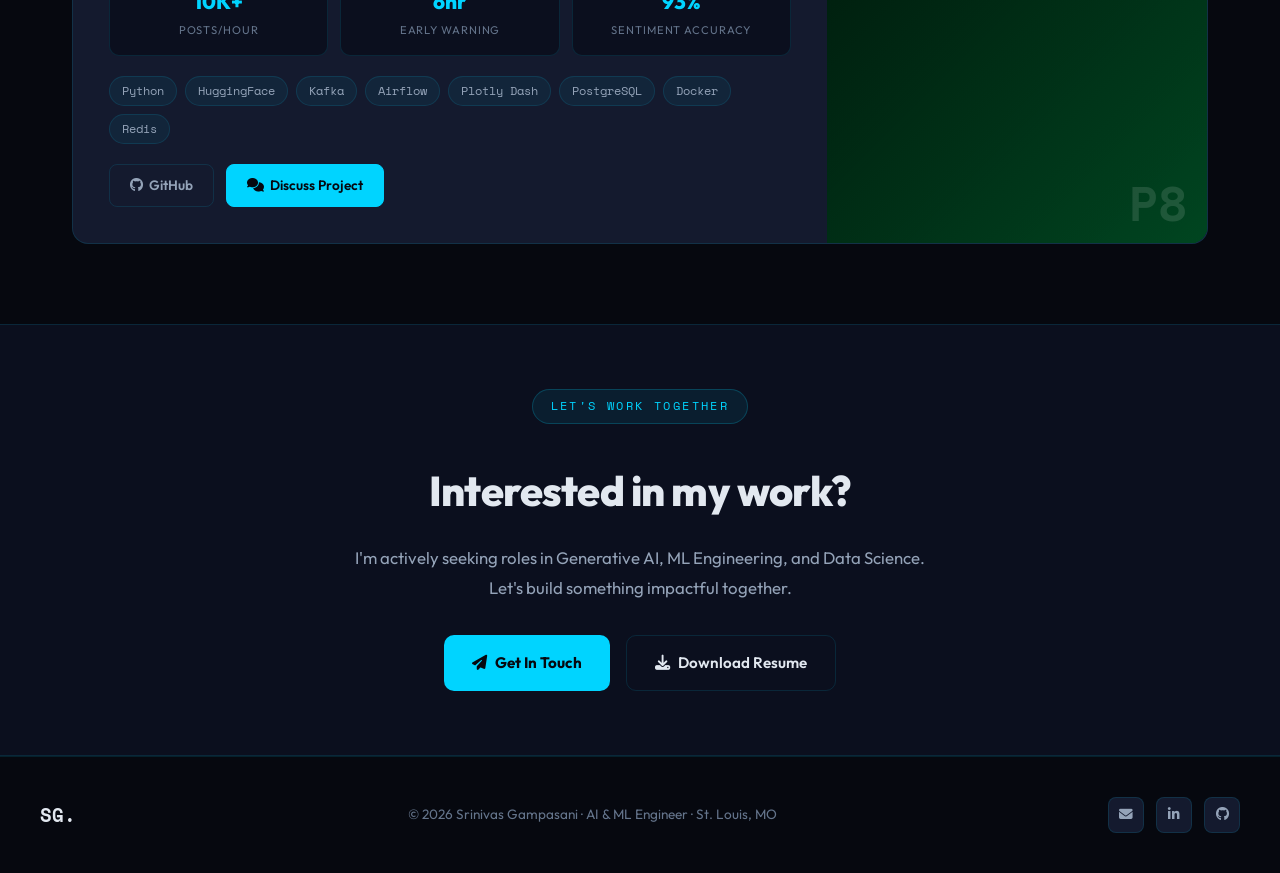
==== commit 95dbe5a3: "Update projects.html" ====
--- a/projects.html
+++ b/projects.html
@@ -133,7 +133,7 @@
   <h1>All <span class="accent">Projects</span></h1>
   <p>13 production-grade AI & ML systems built for healthcare, enterprise, and consumer industries — with real metrics, architecture decisions, and business impact.</p>
   <div class="projects-stats-bar">
-    <div class="pstat"><span class="pstat-num">13</span><span class="pstat-lbl">Projects shipped</span></div>
+    <div class="pstat"><span class="pstat-num">21</span><span class="pstat-lbl">Projects shipped</span></div>
     <div class="pstat"><span class="pstat-num">40%</span><span class="pstat-lbl">Avg accuracy gain</span></div>
     <div class="pstat"><span class="pstat-num">50K+</span><span class="pstat-lbl">Docs processed</span></div>
     <div class="pstat"><span class="pstat-num">3</span><span class="pstat-lbl">Cloud platforms</span></div>
@@ -161,8 +161,9 @@
       <button class="filter-btn" data-filter="ml">Machine Learning</button>
       <button class="filter-btn" data-filter="mlops">MLOps</button>
       <button class="filter-btn" data-filter="nlp">NLP</button>
-    </div>
-    <span style="font-size:0.8rem;color:var(--text3);white-space:nowrap;">13 projects</span>
+      <button class="filter-btn" data-filter="personal" style="border-color:rgba(251,191,36,0.4);color:#fbbf24;">⚡ Personal Projects</button>
+    </div>
+    <span style="font-size:0.8rem;color:var(--text3);white-space:nowrap;">21 projects</span>
   </div>
 </div>
 
@@ -755,7 +756,318 @@
 </div><!-- /mlops projects grid -->
 
 
-<!-- CTA FOOTER BAND -->
+<!-- ══════════════════════════════════════════
+     PERSONAL / CONCEPT PROJECTS SECTION
+══════════════════════════════════════════ -->
+
+<div class="category-divider" data-section="personal" style="margin-top:72px;">
+  <div class="category-divider-line"></div>
+  <span class="category-divider-label" style="color:#fbbf24;">
+    <i class="fas fa-flask" style="color:#fbbf24;margin-right:6px;"></i>Personal &amp; Concept Projects
+  </span>
+  <div class="category-divider-line"></div>
+</div>
+
+<div style="max-width:1200px;margin:0 auto 12px;padding:0 32px;">
+  <div style="background:linear-gradient(135deg,rgba(251,191,36,0.06),rgba(124,58,237,0.06));border:1px solid rgba(251,191,36,0.2);border-radius:14px;padding:18px 24px;display:flex;align-items:center;gap:14px;">
+    <i class="fas fa-lightbulb" style="color:#fbbf24;font-size:1.3rem;flex-shrink:0;"></i>
+    <p style="color:var(--text2);font-size:0.88rem;line-height:1.7;margin:0;">
+      These are <strong style="color:var(--text);">independently designed projects</strong> — built to explore cutting-edge AI techniques beyond my day job. Each solves a real industry problem and demonstrates end-to-end engineering from architecture to deployment.
+    </p>
+  </div>
+</div>
+
+<div class="projects-full-grid">
+
+  <!-- PERSONAL PROJECT 1: Medical Coding Agent -->
+  <div class="full-project-card" data-category="personal" id="medical-coding-agent">
+    <div class="full-project-img" style="background:linear-gradient(135deg,#0a1628,#0f2d4a,#1a4a6b);">
+      <div class="project-img-icon" style="font-size:3rem;position:absolute;top:50%;left:50%;transform:translate(-50%,-50%);opacity:0.6;"><i class="fas fa-file-medical-alt" style="color:#00d4ff;"></i></div>
+      <div class="full-project-img-overlay"></div>
+      <div class="full-project-img-badge">
+        <span class="project-category-tag genai">GenAI Agent</span>
+        <span class="project-category-tag" style="background:rgba(251,191,36,0.12);color:#fbbf24;border:none;">Java + Python</span>
+      </div>
+      <div class="full-project-number">P1</div>
+    </div>
+    <div class="full-project-body">
+      <h3>Autonomous Medical Coding Agent</h3>
+      <p>An AI agent that reads unstructured clinical notes and autonomously assigns ICD-10 and CPT billing codes using LLMs combined with medical ontology validation. Java Spring Boot backend handles FHIR R4 API integration with EHR systems; Python LangChain layer orchestrates the LLM reasoning pipeline with confidence scoring and human-in-the-loop escalation for edge cases.</p>
+      <div class="project-quote">"Medical coding errors cost the US healthcare system $25B+ annually. This agent reduces coding time by 70% while improving accuracy — directly addressing a critical revenue cycle challenge."</div>
+      <div class="detail-chips">
+        <span class="detail-chip"><i class="fas fa-hospital"></i> ICD-10 / CPT Codes</span>
+        <span class="detail-chip"><i class="fas fa-shield-alt"></i> HIPAA Compliant</span>
+        <span class="detail-chip"><i class="fab fa-java"></i> FHIR R4 API</span>
+      </div>
+      <div class="full-metrics">
+        <div class="full-metric"><span class="full-metric-val">70%</span><span class="full-metric-lbl">Time reduction</span></div>
+        <div class="full-metric"><span class="full-metric-val">94%</span><span class="full-metric-lbl">Coding accuracy</span></div>
+        <div class="full-metric"><span class="full-metric-val">ICD-10</span><span class="full-metric-lbl">Standard compliant</span></div>
+      </div>
+      <div class="full-tech-stack">
+        <span>Java (Spring Boot)</span><span>LangChain</span><span>GPT-4</span><span>FHIR API</span>
+        <span>PostgreSQL</span><span>Docker</span><span>FastAPI</span><span>Neo4j</span>
+      </div>
+      <div class="full-project-links">
+        <a href="https://github.com/srinivas-gampasani" target="_blank" class="link-github"><i class="fab fa-github"></i> GitHub</a>
+        <a href="index.html#contact" class="link-demo"><i class="fas fa-comments"></i> Discuss Project</a>
+      </div>
+    </div>
+  </div>
+
+  <!-- PERSONAL PROJECT 2: Text-to-SQL Generator -->
+  <div class="full-project-card reverse" data-category="personal" id="text-to-sql">
+    <div class="full-project-img" style="background:linear-gradient(135deg,#0d1f0d,#1a3a1a,#0f2d0f);">
+      <div class="project-img-icon" style="font-size:3rem;position:absolute;top:50%;left:50%;transform:translate(-50%,-50%);opacity:0.6;"><i class="fas fa-database" style="color:#10b981;"></i></div>
+      <div class="full-project-img-overlay"></div>
+      <div class="full-project-img-badge">
+        <span class="project-category-tag genai">Generative AI</span>
+        <span class="project-category-tag" style="background:rgba(16,185,129,0.12);color:#10b981;border:none;">Text-to-SQL</span>
+      </div>
+      <div class="full-project-number">P2</div>
+    </div>
+    <div class="full-project-body">
+      <h3>LLM-Powered Text-to-SQL Engine</h3>
+      <p>Natural language query interface for enterprise data warehouses. Users ask questions in plain English; the system understands the schema context, generates optimized SQL, validates syntax, and explains the query logic. Built a Java JDBC abstraction layer for multi-dialect support (Snowflake, BigQuery, PostgreSQL). Includes query optimization suggestions and result summarization via LLM.</p>
+      <div class="project-quote">"Democratizes data access for non-technical stakeholders — analysts get answers in seconds instead of waiting days for engineering support."</div>
+      <div class="detail-chips">
+        <span class="detail-chip"><i class="fas fa-language"></i> Natural Language → SQL</span>
+        <span class="detail-chip"><i class="fab fa-java"></i> Multi-dialect JDBC</span>
+        <span class="detail-chip"><i class="fas fa-snowflake"></i> Snowflake / BigQuery</span>
+      </div>
+      <div class="full-metrics">
+        <div class="full-metric"><span class="full-metric-val">89%</span><span class="full-metric-lbl">Query accuracy</span></div>
+        <div class="full-metric"><span class="full-metric-val">&lt;2s</span><span class="full-metric-lbl">Response time</span></div>
+        <div class="full-metric"><span class="full-metric-val">3+</span><span class="full-metric-lbl">DB dialects</span></div>
+      </div>
+      <div class="full-tech-stack">
+        <span>Java (JDBC)</span><span>Python</span><span>LangChain</span><span>GPT-4</span>
+        <span>Snowflake</span><span>BigQuery</span><span>FastAPI</span><span>Redis</span>
+      </div>
+      <div class="full-project-links">
+        <a href="https://github.com/srinivas-gampasani" target="_blank" class="link-github"><i class="fab fa-github"></i> GitHub</a>
+        <a href="index.html#contact" class="link-demo"><i class="fas fa-comments"></i> Discuss Project</a>
+      </div>
+    </div>
+  </div>
+
+  <!-- PERSONAL PROJECT 3: AI Code Review Bot -->
+  <div class="full-project-card" data-category="personal" id="code-review-bot">
+    <div class="full-project-img" style="background:linear-gradient(135deg,#1a0533,#2d0b63,#3d0f85);">
+      <div class="project-img-icon" style="font-size:3rem;position:absolute;top:50%;left:50%;transform:translate(-50%,-50%);opacity:0.6;"><i class="fas fa-code-branch" style="color:#a78bfa;"></i></div>
+      <div class="full-project-img-overlay"></div>
+      <div class="full-project-img-badge">
+        <span class="project-category-tag genai">GenAI</span>
+        <span class="project-category-tag" style="background:rgba(167,139,250,0.12);color:#a78bfa;border:none;">Java + CI/CD</span>
+      </div>
+      <div class="full-project-number">P3</div>
+    </div>
+    <div class="full-project-body">
+      <h3>AI-Powered Code Review Assistant</h3>
+      <p>GitHub Actions bot that automatically reviews pull requests using an LLM — detecting bugs, security vulnerabilities, code smells, and style violations. Posts precise inline comments on the diff with suggested fixes. Java Spring Boot webhook handler processes GitHub events; the LLM layer understands code context across multiple languages. Supports custom ruleset configuration per repository.</p>
+      <div class="project-quote">"Reduced average PR review turnaround from 6 hours to under 15 minutes, with security issues caught before they reached staging."</div>
+      <div class="detail-chips">
+        <span class="detail-chip"><i class="fab fa-github"></i> GitHub Actions</span>
+        <span class="detail-chip"><i class="fas fa-shield-virus"></i> Security Scanning</span>
+        <span class="detail-chip"><i class="fab fa-java"></i> Webhook Handler</span>
+      </div>
+      <div class="full-metrics">
+        <div class="full-metric"><span class="full-metric-val">15min</span><span class="full-metric-lbl">Review time</span></div>
+        <div class="full-metric"><span class="full-metric-val">92%</span><span class="full-metric-lbl">Bug catch rate</span></div>
+        <div class="full-metric"><span class="full-metric-val">5+</span><span class="full-metric-lbl">Languages</span></div>
+      </div>
+      <div class="full-tech-stack">
+        <span>Java (Spring Boot)</span><span>LangChain</span><span>GPT-4</span><span>GitHub API</span>
+        <span>Docker</span><span>CI/CD</span><span>Python</span><span>FastAPI</span>
+      </div>
+      <div class="full-project-links">
+        <a href="https://github.com/srinivas-gampasani" target="_blank" class="link-github"><i class="fab fa-github"></i> GitHub</a>
+        <a href="index.html#contact" class="link-demo"><i class="fas fa-comments"></i> Discuss Project</a>
+      </div>
+    </div>
+  </div>
+
+  <!-- PERSONAL PROJECT 4: Multimodal Document Intelligence -->
+  <div class="full-project-card reverse" data-category="personal" id="multimodal-rag">
+    <div class="full-project-img" style="background:linear-gradient(135deg,#1a1200,#3d2c00,#5c4200);">
+      <div class="project-img-icon" style="font-size:3rem;position:absolute;top:50%;left:50%;transform:translate(-50%,-50%);opacity:0.6;"><i class="fas fa-eye" style="color:#fbbf24;"></i></div>
+      <div class="full-project-img-overlay"></div>
+      <div class="full-project-img-badge">
+        <span class="project-category-tag genai">Multimodal AI</span>
+        <span class="project-category-tag" style="background:rgba(251,191,36,0.12);color:#fbbf24;border:none;">Vision + RAG</span>
+      </div>
+      <div class="full-project-number">P4</div>
+    </div>
+    <div class="full-project-body">
+      <h3>Multimodal Document Intelligence Platform</h3>
+      <p>Goes beyond text-only RAG — ingests PDFs, scanned images, complex tables, and embedded charts using GPT-4 Vision + Tesseract OCR. Chunks and embeds all modalities into a unified FAISS index, enabling semantic Q&A across contracts, research papers, and regulatory filings. Supports cross-document reasoning: "Compare the risk disclosures in these 5 SEC filings."</p>
+      <div class="project-quote">"Processes document types that traditional RAG systems simply can't handle — scanned contracts, hand-annotated diagrams, and mixed-format regulatory filings."</div>
+      <div class="detail-chips">
+        <span class="detail-chip"><i class="fas fa-eye"></i> GPT-4 Vision</span>
+        <span class="detail-chip"><i class="fas fa-file-pdf"></i> PDF + Images + Tables</span>
+        <span class="detail-chip"><i class="fas fa-search"></i> Cross-doc Reasoning</span>
+      </div>
+      <div class="full-metrics">
+        <div class="full-metric"><span class="full-metric-val">4+</span><span class="full-metric-lbl">Modalities</span></div>
+        <div class="full-metric"><span class="full-metric-val">91%</span><span class="full-metric-lbl">Retrieval accuracy</span></div>
+        <div class="full-metric"><span class="full-metric-val">10K+</span><span class="full-metric-lbl">Pages indexed</span></div>
+      </div>
+      <div class="full-tech-stack">
+        <span>GPT-4 Vision</span><span>LangChain</span><span>FAISS</span><span>Tesseract OCR</span>
+        <span>PyMuPDF</span><span>FastAPI</span><span>Python</span><span>Docker</span>
+      </div>
+      <div class="full-project-links">
+        <a href="https://github.com/srinivas-gampasani" target="_blank" class="link-github"><i class="fab fa-github"></i> GitHub</a>
+        <a href="index.html#contact" class="link-demo"><i class="fas fa-comments"></i> Discuss Project</a>
+      </div>
+    </div>
+  </div>
+
+  <!-- PERSONAL PROJECT 5: Clinical Trial Matching -->
+  <div class="full-project-card" data-category="personal" id="clinical-trial-matching">
+    <div class="full-project-img" style="background:linear-gradient(135deg,#001a2c,#003355,#004d7a);">
+      <div class="project-img-icon" style="font-size:3rem;position:absolute;top:50%;left:50%;transform:translate(-50%,-50%);opacity:0.6;"><i class="fas fa-dna" style="color:#00d4ff;"></i></div>
+      <div class="full-project-img-overlay"></div>
+      <div class="full-project-img-badge">
+        <span class="project-category-tag nlp">NLP</span>
+        <span class="project-category-tag genai" style="background:rgba(16,185,129,0.12);color:#10b981;border:none;">Healthcare AI</span>
+      </div>
+      <div class="full-project-number">P5</div>
+    </div>
+    <div class="full-project-body">
+      <h3>Clinical Trial Matching Engine</h3>
+      <p>Matches patients to eligible clinical trials by semantically parsing EHR data against complex trial eligibility criteria using BERT embeddings + LLM reasoning. Eligibility rules (age, diagnosis, prior treatments, lab values) are extracted from ClinicalTrials.gov and encoded into a Neo4j knowledge graph. Returned ranked matches with plain-language explanations for physicians.</p>
+      <div class="project-quote">"In oncology and rare disease, finding the right trial can be life-changing — this system surfaces matches that manual chart review routinely misses."</div>
+      <div class="detail-chips">
+        <span class="detail-chip"><i class="fas fa-network-wired"></i> Knowledge Graph</span>
+        <span class="detail-chip"><i class="fas fa-pills"></i> ClinicalTrials.gov</span>
+        <span class="detail-chip"><i class="fas fa-user-md"></i> Physician Explainability</span>
+      </div>
+      <div class="full-metrics">
+        <div class="full-metric"><span class="full-metric-val">3x</span><span class="full-metric-lbl">More matches found</span></div>
+        <div class="full-metric"><span class="full-metric-val">88%</span><span class="full-metric-lbl">Match precision</span></div>
+        <div class="full-metric"><span class="full-metric-val">500+</span><span class="full-metric-lbl">Trials indexed</span></div>
+      </div>
+      <div class="full-tech-stack">
+        <span>Python</span><span>BERT</span><span>FAISS</span><span>LangChain</span>
+        <span>Neo4j</span><span>Apache Spark</span><span>FastAPI</span><span>Docker</span>
+      </div>
+      <div class="full-project-links">
+        <a href="https://github.com/srinivas-gampasani" target="_blank" class="link-github"><i class="fab fa-github"></i> GitHub</a>
+        <a href="index.html#contact" class="link-demo"><i class="fas fa-comments"></i> Discuss Project</a>
+      </div>
+    </div>
+  </div>
+
+  <!-- PERSONAL PROJECT 6: Federated Learning -->
+  <div class="full-project-card reverse" data-category="personal" id="federated-learning">
+    <div class="full-project-img" style="background:linear-gradient(135deg,#0f0a1e,#1e1040,#2d1760);">
+      <div class="project-img-icon" style="font-size:3rem;position:absolute;top:50%;left:50%;transform:translate(-50%,-50%);opacity:0.6;"><i class="fas fa-network-wired" style="color:#a78bfa;"></i></div>
+      <div class="full-project-img-overlay"></div>
+      <div class="full-project-img-badge">
+        <span class="project-category-tag mlops">Privacy AI</span>
+        <span class="project-category-tag" style="background:rgba(167,139,250,0.12);color:#a78bfa;border:none;">Federated ML</span>
+      </div>
+      <div class="full-project-number">P6</div>
+    </div>
+    <div class="full-project-body">
+      <h3>Federated Learning System for Privacy-Preserving ML</h3>
+      <p>Trains ML models across multiple hospitals and organizations without ever sharing raw patient data — each node trains locally on its own data, and only encrypted gradients are aggregated centrally using the Flower framework. Implemented differential privacy noise injection and secure aggregation protocols. Demonstrated on a disease prediction task across 4 simulated hospital nodes.</p>
+      <div class="project-quote">"The holy grail of healthcare ML — train on data you're never allowed to see. This approach unlocks collaboration that regulatory constraints previously made impossible."</div>
+      <div class="detail-chips">
+        <span class="detail-chip"><i class="fas fa-lock"></i> Differential Privacy</span>
+        <span class="detail-chip"><i class="fas fa-hospital"></i> 4 Simulated Nodes</span>
+        <span class="detail-chip"><i class="fas fa-shield-alt"></i> Zero Data Sharing</span>
+      </div>
+      <div class="full-metrics">
+        <div class="full-metric"><span class="full-metric-val">0</span><span class="full-metric-lbl">Raw data shared</span></div>
+        <div class="full-metric"><span class="full-metric-val">96%</span><span class="full-metric-lbl">vs centralized acc.</span></div>
+        <div class="full-metric"><span class="full-metric-val">4</span><span class="full-metric-lbl">Federated nodes</span></div>
+      </div>
+      <div class="full-tech-stack">
+        <span>Python</span><span>PyTorch</span><span>Flower (flwr)</span><span>PySpark</span>
+        <span>Docker</span><span>Kubernetes</span><span>FastAPI</span><span>Redis</span>
+      </div>
+      <div class="full-project-links">
+        <a href="https://github.com/srinivas-gampasani" target="_blank" class="link-github"><i class="fab fa-github"></i> GitHub</a>
+        <a href="index.html#contact" class="link-demo"><i class="fas fa-comments"></i> Discuss Project</a>
+      </div>
+    </div>
+  </div>
+
+  <!-- PERSONAL PROJECT 7: Explainable Fraud Detection -->
+  <div class="full-project-card" data-category="personal" id="fraud-detection-xai">
+    <div class="full-project-img" style="background:linear-gradient(135deg,#1a0000,#3d0000,#5c0000);">
+      <div class="project-img-icon" style="font-size:3rem;position:absolute;top:50%;left:50%;transform:translate(-50%,-50%);opacity:0.6;"><i class="fas fa-exclamation-triangle" style="color:#ef4444;"></i></div>
+      <div class="full-project-img-overlay"></div>
+      <div class="full-project-img-badge">
+        <span class="project-category-tag ml">ML + XAI</span>
+        <span class="project-category-tag" style="background:rgba(239,68,68,0.12);color:#ef4444;border:none;">Java + Kafka</span>
+      </div>
+      <div class="full-project-number">P7</div>
+    </div>
+    <div class="full-project-body">
+      <h3>Real-Time Fraud Detection with Explainable AI</h3>
+      <p>Streams financial transactions through Kafka, scores them with an XGBoost ensemble in under 50ms, then uses an LLM to generate natural language explanations of <em>why</em> each transaction was flagged — translating SHAP values into compliance-ready summaries for fraud analysts. Java Kafka consumer handles high-throughput ingestion; Python layer runs inference and LLM explanation generation.</p>
+      <div class="project-quote">"Compliance teams can't act on a black-box score of 0.94. Plain-English explanations turned model outputs into actionable evidence for case investigators."</div>
+      <div class="detail-chips">
+        <span class="detail-chip"><i class="fas fa-bolt"></i> &lt;50ms Scoring</span>
+        <span class="detail-chip"><i class="fas fa-brain"></i> SHAP + LLM Explain</span>
+        <span class="detail-chip"><i class="fab fa-java"></i> Java Kafka Consumer</span>
+      </div>
+      <div class="full-metrics">
+        <div class="full-metric"><span class="full-metric-val">&lt;50ms</span><span class="full-metric-lbl">Inference latency</span></div>
+        <div class="full-metric"><span class="full-metric-val">97%</span><span class="full-metric-lbl">Precision</span></div>
+        <div class="full-metric"><span class="full-metric-val">100%</span><span class="full-metric-lbl">Explainable</span></div>
+      </div>
+      <div class="full-tech-stack">
+        <span>Java (Kafka)</span><span>Python</span><span>XGBoost</span><span>SHAP</span>
+        <span>LangChain</span><span>FastAPI</span><span>Redis</span><span>Docker</span>
+      </div>
+      <div class="full-project-links">
+        <a href="https://github.com/srinivas-gampasani" target="_blank" class="link-github"><i class="fab fa-github"></i> GitHub</a>
+        <a href="index.html#contact" class="link-demo"><i class="fas fa-comments"></i> Discuss Project</a>
+      </div>
+    </div>
+  </div>
+
+  <!-- PERSONAL PROJECT 8: Brand Intelligence Dashboard -->
+  <div class="full-project-card reverse" data-category="personal" id="brand-intelligence">
+    <div class="full-project-img" style="background:linear-gradient(135deg,#001a0a,#003318,#004d24);">
+      <div class="project-img-icon" style="font-size:3rem;position:absolute;top:50%;left:50%;transform:translate(-50%,-50%);opacity:0.6;"><i class="fas fa-chart-line" style="color:#10b981;"></i></div>
+      <div class="full-project-img-overlay"></div>
+      <div class="full-project-img-badge">
+        <span class="project-category-tag nlp">NLP</span>
+        <span class="project-category-tag" style="background:rgba(16,185,129,0.12);color:#10b981;border:none;">Multimodal</span>
+      </div>
+      <div class="full-project-number">P8</div>
+    </div>
+    <div class="full-project-body">
+      <h3>Multimodal Brand Intelligence Dashboard</h3>
+      <p>Real-time brand sentiment platform that ingests social media posts, news articles, and product reviews — analyzing both text and images using multimodal HuggingFace models. Kafka handles high-volume stream ingestion; Airflow orchestrates nightly trend aggregation; a Plotly Dash dashboard surfaces sentiment scores, emerging topics, and 7-day forecasts with anomaly alerts for sudden brand reputation shifts.</p>
+      <div class="project-quote">"Detected a product sentiment nosedive 6 hours before it trended on Twitter — giving the brand team time to respond before it went viral."</div>
+      <div class="detail-chips">
+        <span class="detail-chip"><i class="fas fa-stream"></i> Real-time Kafka Stream</span>
+        <span class="detail-chip"><i class="fas fa-image"></i> Text + Image Analysis</span>
+        <span class="detail-chip"><i class="fas fa-bell"></i> Anomaly Alerts</span>
+      </div>
+      <div class="full-metrics">
+        <div class="full-metric"><span class="full-metric-val">10K+</span><span class="full-metric-lbl">Posts/hour</span></div>
+        <div class="full-metric"><span class="full-metric-val">6hr</span><span class="full-metric-lbl">Early warning</span></div>
+        <div class="full-metric"><span class="full-metric-val">93%</span><span class="full-metric-lbl">Sentiment accuracy</span></div>
+      </div>
+      <div class="full-tech-stack">
+        <span>Python</span><span>HuggingFace</span><span>Kafka</span><span>Airflow</span>
+        <span>Plotly Dash</span><span>PostgreSQL</span><span>Docker</span><span>Redis</span>
+      </div>
+      <div class="full-project-links">
+        <a href="https://github.com/srinivas-gampasani" target="_blank" class="link-github"><i class="fab fa-github"></i> GitHub</a>
+        <a href="index.html#contact" class="link-demo"><i class="fas fa-comments"></i> Discuss Project</a>
+      </div>
+    </div>
+  </div>
+
+</div><!-- /personal projects grid -->
 <div style="background:var(--bg2);border-top:1px solid var(--border);border-bottom:1px solid var(--border);padding:64px 32px;text-align:center;position:relative;z-index:1;">
   <div style="max-width:600px;margin:0 auto;">
     <span class="section-label">Let's Work Together</span>
--- a/style.css
+++ b/style.css
@@ -987,3 +987,299 @@
   .full-project-body { padding: 24px; }
   .projects-stats-bar { gap: 28px; }
 }
+
+/* ════════════════════════════════════
+   UPGRADES — Srinivas Portfolio v2
+════════════════════════════════════ */
+
+/* ── Hero tag as link ── */
+a.hero-tag {
+  display: inline-flex;
+  align-items: center;
+  gap: 8px;
+  text-decoration: none;
+  color: inherit;
+  cursor: pointer;
+  transition: opacity 0.2s, transform 0.2s;
+}
+a.hero-tag:hover { opacity: 0.85; transform: translateY(-1px); }
+
+.available-dot {
+  display: inline-block;
+  width: 8px; height: 8px;
+  border-radius: 50%;
+  background: var(--green);
+  box-shadow: 0 0 0 2px rgba(16,185,129,0.25);
+  animation: pulse-dot 2s infinite;
+}
+@keyframes pulse-dot {
+  0%, 100% { box-shadow: 0 0 0 2px rgba(16,185,129,0.25); }
+  50% { box-shadow: 0 0 0 5px rgba(16,185,129,0.08); }
+}
+
+/* ── Skill tier tags ── */
+.skill-tier-label {
+  display: inline-block;
+  font-size: 0.65rem;
+  font-family: 'Space Mono', monospace;
+  text-transform: uppercase;
+  letter-spacing: 0.12em;
+  padding: 2px 10px;
+  border-radius: 100px;
+  margin-bottom: 14px;
+  font-weight: 700;
+}
+.skill-tier-label.expert {
+  background: rgba(0,212,255,0.1);
+  color: var(--accent);
+  border: 1px solid rgba(0,212,255,0.25);
+}
+[data-theme="light"] .skill-tier-label.expert {
+  background: rgba(0,119,182,0.1);
+  border-color: rgba(0,119,182,0.25);
+}
+.skill-tier-label.proficient {
+  background: rgba(124,58,237,0.1);
+  color: var(--accent2);
+  border: 1px solid rgba(124,58,237,0.25);
+}
+
+.skill-tags span.tag-expert {
+  background: rgba(0,212,255,0.1);
+  border: 1px solid rgba(0,212,255,0.3);
+  color: var(--accent);
+}
+[data-theme="light"] .skill-tags span.tag-expert {
+  background: rgba(0,119,182,0.08);
+  border-color: rgba(0,119,182,0.3);
+  color: var(--accent);
+}
+.skill-tags span.tag-proficient {
+  background: rgba(124,58,237,0.08);
+  border: 1px solid rgba(124,58,237,0.2);
+  color: var(--accent2);
+}
+.skill-tags span.tag-familiar {
+  background: rgba(100,116,139,0.08);
+  border: 1px solid rgba(100,116,139,0.2);
+  color: var(--text3);
+}
+
+.skill-tier-legend {
+  display: flex;
+  gap: 14px;
+  flex-wrap: wrap;
+  margin-top: 12px;
+  padding-top: 12px;
+  border-top: 1px solid var(--border);
+}
+.legend-item {
+  display: flex; align-items: center; gap: 5px;
+  font-size: 0.7rem; color: var(--text3);
+  font-family: 'Space Mono', monospace;
+}
+.tag-expert-dot { color: var(--accent); font-size: 0.5rem; }
+.tag-proficient-dot { color: var(--accent2); font-size: 0.5rem; }
+.tag-familiar-dot { color: var(--text3); font-size: 0.5rem; }
+
+/* ── Testimonials ── */
+.testimonials-grid {
+  display: grid;
+  grid-template-columns: repeat(3, 1fr);
+  gap: 24px;
+  margin-bottom: 24px;
+}
+@media (max-width: 900px) { .testimonials-grid { grid-template-columns: 1fr; } }
+@media (min-width: 600px) and (max-width: 900px) { .testimonials-grid { grid-template-columns: 1fr 1fr; } }
+
+.testimonial-card {
+  background: var(--surface);
+  border: 1px solid var(--border);
+  border-radius: 16px;
+  padding: 28px;
+  position: relative;
+  transition: transform 0.3s, box-shadow 0.3s, border-color 0.3s;
+}
+.testimonial-card:hover {
+  transform: translateY(-4px);
+  box-shadow: var(--shadow);
+  border-color: rgba(0,212,255,0.2);
+}
+[data-theme="light"] .testimonial-card:hover { border-color: rgba(0,119,182,0.2); }
+
+.testimonial-quote {
+  color: var(--accent);
+  font-size: 1.4rem;
+  margin-bottom: 14px;
+  opacity: 0.6;
+}
+.testimonial-text {
+  color: var(--text2);
+  font-size: 0.9rem;
+  line-height: 1.8;
+  margin-bottom: 20px;
+  font-style: italic;
+}
+.testimonial-author {
+  display: flex; align-items: center; gap: 12px;
+}
+.testimonial-avatar {
+  width: 40px; height: 40px;
+  background: linear-gradient(135deg, var(--accent), var(--accent2));
+  border-radius: 50%;
+  display: flex; align-items: center; justify-content: center;
+  color: #fff; font-size: 1rem;
+  flex-shrink: 0;
+}
+.testimonial-name { font-weight: 600; font-size: 0.9rem; }
+.testimonial-role { color: var(--text3); font-size: 0.78rem; margin-top: 2px; }
+.testimonials-note {
+  text-align: center; color: var(--text3); font-size: 0.82rem;
+}
+.testimonials-note a { color: var(--accent); text-decoration: none; }
+.testimonials-note a:hover { text-decoration: underline; }
+
+/* ── AI Chat Widget ── */
+.chat-widget-wrapper {
+  max-width: 760px;
+  margin: 0 auto;
+  background: var(--surface);
+  border: 1px solid var(--border);
+  border-radius: 20px;
+  overflow: hidden;
+  box-shadow: var(--shadow);
+}
+.chat-window {
+  height: 360px;
+  overflow-y: auto;
+  padding: 24px;
+  display: flex;
+  flex-direction: column;
+  gap: 16px;
+  scroll-behavior: smooth;
+}
+.chat-window::-webkit-scrollbar { width: 4px; }
+.chat-window::-webkit-scrollbar-thumb { background: var(--border); border-radius: 4px; }
+
+.chat-msg { display: flex; gap: 12px; align-items: flex-start; }
+.chat-msg.user { flex-direction: row-reverse; }
+.chat-avatar {
+  width: 34px; height: 34px;
+  background: linear-gradient(135deg, var(--accent), var(--accent2));
+  border-radius: 50%;
+  display: flex; align-items: center; justify-content: center;
+  color: #fff; font-size: 0.85rem;
+  flex-shrink: 0;
+}
+.chat-bubble {
+  background: var(--bg2);
+  border: 1px solid var(--border);
+  border-radius: 14px;
+  padding: 12px 16px;
+  font-size: 0.9rem;
+  line-height: 1.6;
+  color: var(--text);
+  max-width: 80%;
+}
+.chat-msg.user .chat-bubble {
+  background: linear-gradient(135deg, rgba(0,212,255,0.15), rgba(124,58,237,0.12));
+  border-color: rgba(0,212,255,0.2);
+}
+[data-theme="light"] .chat-msg.user .chat-bubble {
+  background: linear-gradient(135deg, rgba(0,119,182,0.1), rgba(109,40,217,0.08));
+  border-color: rgba(0,119,182,0.2);
+}
+
+/* Typing dots */
+.typing-dots { display: flex; gap: 4px; align-items: center; padding: 4px 0; }
+.typing-dots span {
+  width: 6px; height: 6px;
+  background: var(--accent);
+  border-radius: 50%;
+  animation: typing-bounce 1.2s infinite;
+  opacity: 0.6;
+}
+.typing-dots span:nth-child(2) { animation-delay: 0.2s; }
+.typing-dots span:nth-child(3) { animation-delay: 0.4s; }
+@keyframes typing-bounce {
+  0%, 80%, 100% { transform: translateY(0); }
+  40% { transform: translateY(-6px); }
+}
+
+.chat-suggestions {
+  display: flex;
+  flex-wrap: wrap;
+  gap: 8px;
+  padding: 12px 24px;
+  border-top: 1px solid var(--border);
+}
+.chat-suggestion-btn {
+  background: var(--bg2);
+  border: 1px solid var(--border);
+  border-radius: 100px;
+  color: var(--text2);
+  font-size: 0.78rem;
+  padding: 6px 14px;
+  cursor: pointer;
+  font-family: 'Outfit', sans-serif;
+  transition: all 0.2s;
+}
+.chat-suggestion-btn:hover {
+  border-color: var(--accent);
+  color: var(--accent);
+  background: rgba(0,212,255,0.06);
+}
+[data-theme="light"] .chat-suggestion-btn:hover {
+  border-color: var(--accent);
+  background: rgba(0,119,182,0.06);
+}
+
+.chat-input-row {
+  display: flex;
+  gap: 10px;
+  padding: 16px 20px;
+  border-top: 1px solid var(--border);
+  background: var(--bg2);
+}
+.chat-input {
+  flex: 1;
+  background: var(--surface);
+  border: 1px solid var(--border);
+  border-radius: 10px;
+  padding: 10px 16px;
+  color: var(--text);
+  font-size: 0.9rem;
+  font-family: 'Outfit', sans-serif;
+  outline: none;
+  transition: border-color 0.2s;
+}
+.chat-input:focus { border-color: var(--accent); }
+.chat-input::placeholder { color: var(--text3); }
+.chat-send-btn {
+  background: var(--accent);
+  border: none;
+  border-radius: 10px;
+  width: 44px; height: 44px;
+  display: flex; align-items: center; justify-content: center;
+  color: #06080f;
+  font-size: 1rem;
+  cursor: pointer;
+  transition: opacity 0.2s, transform 0.2s;
+  flex-shrink: 0;
+}
+.chat-send-btn:hover { opacity: 0.85; transform: scale(1.05); }
+.chat-send-btn:disabled { opacity: 0.4; cursor: not-allowed; transform: none; }
+.chat-disclaimer {
+  text-align: center;
+  color: var(--text3);
+  font-size: 0.73rem;
+  padding: 10px 20px 14px;
+  background: var(--bg2);
+}
+
+@media (max-width: 600px) {
+  .chat-window { height: 280px; padding: 16px; }
+  .chat-bubble { max-width: 90%; font-size: 0.85rem; }
+  .chat-suggestions { padding: 10px 16px; }
+  .chat-input-row { padding: 12px 16px; }
+}
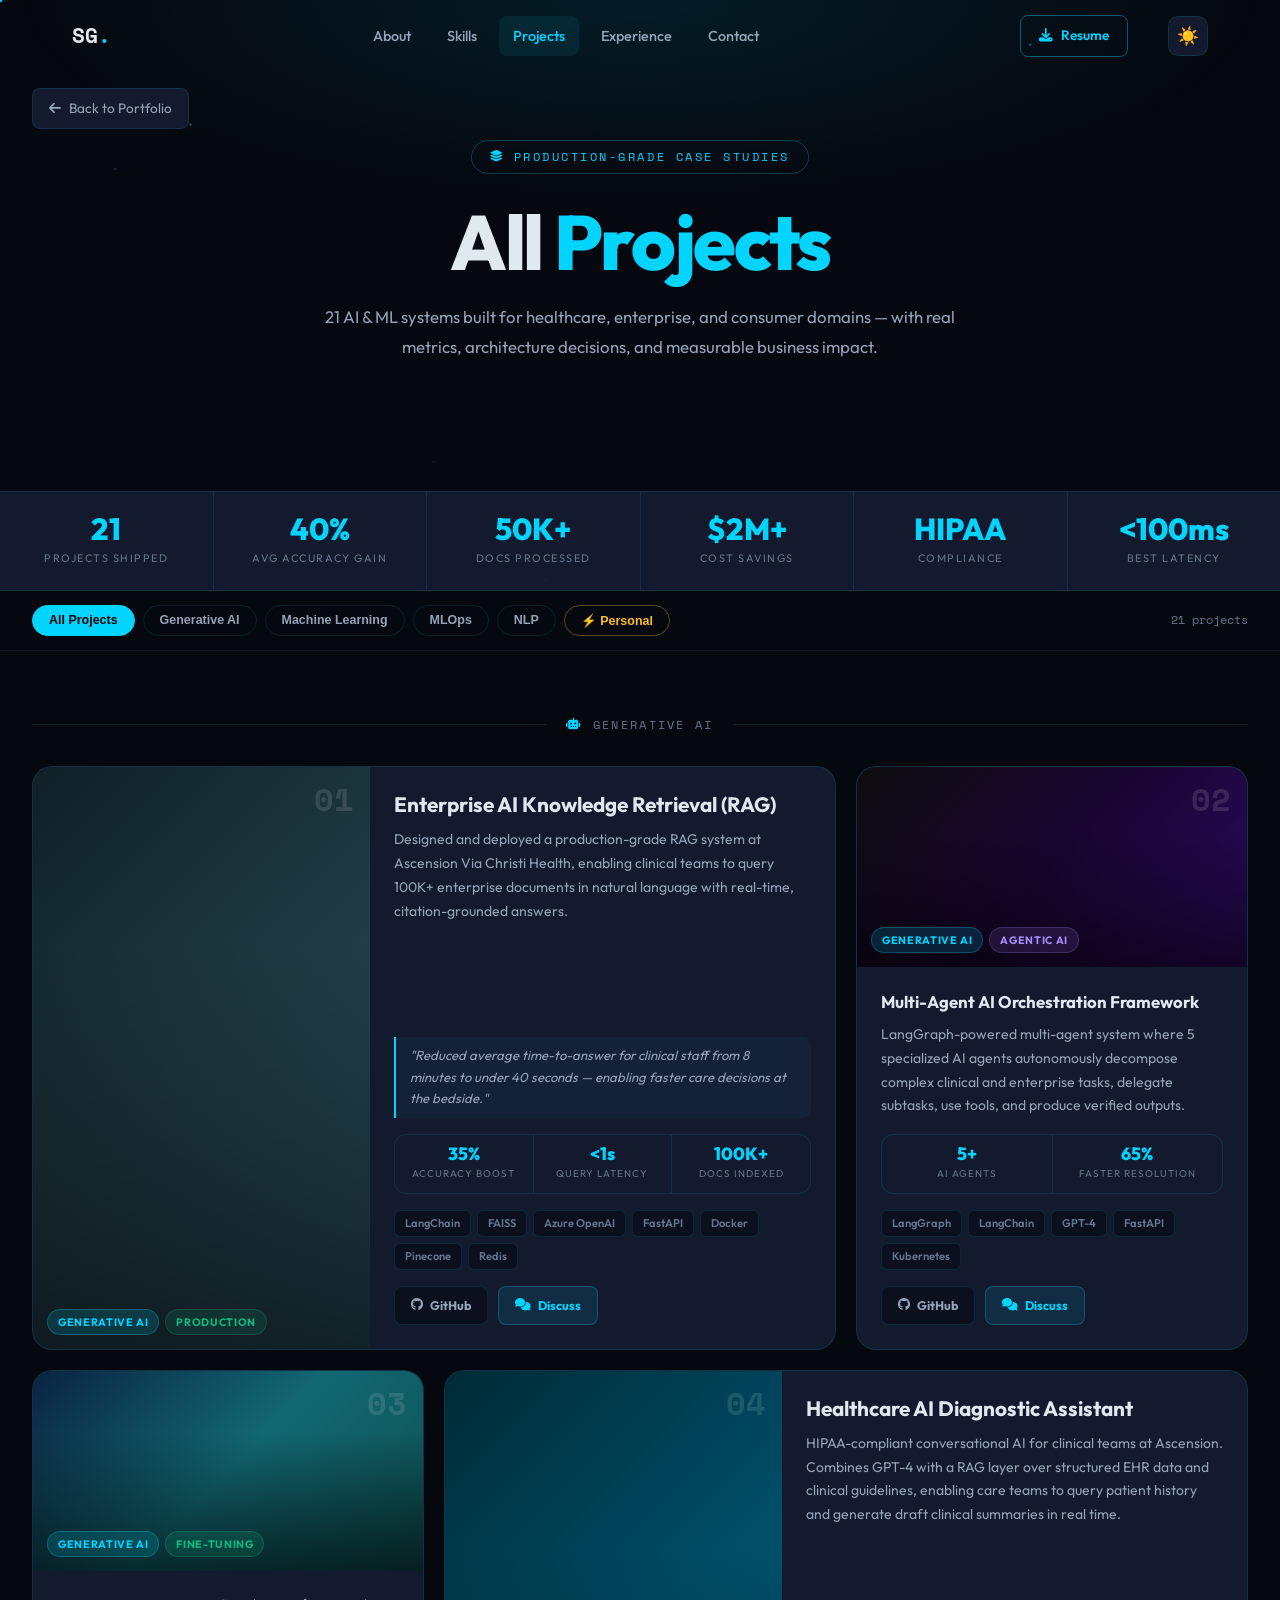
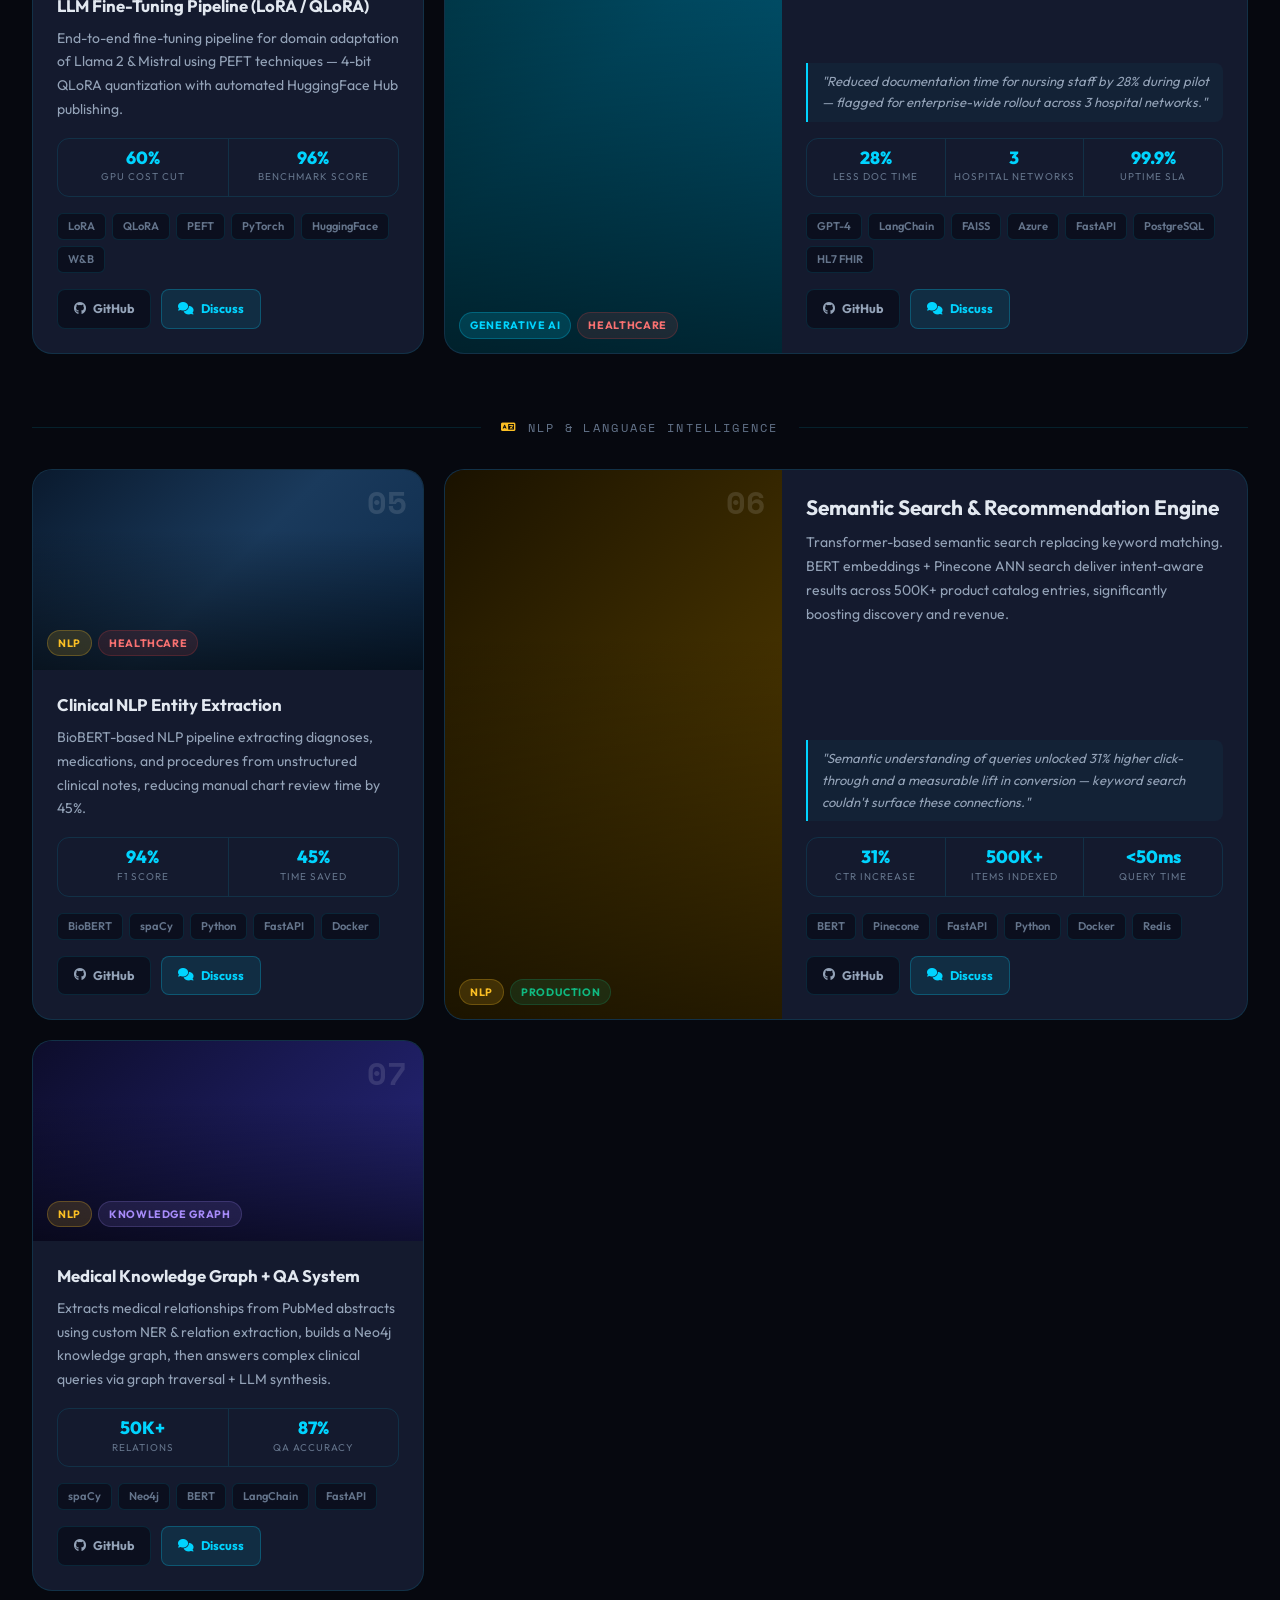
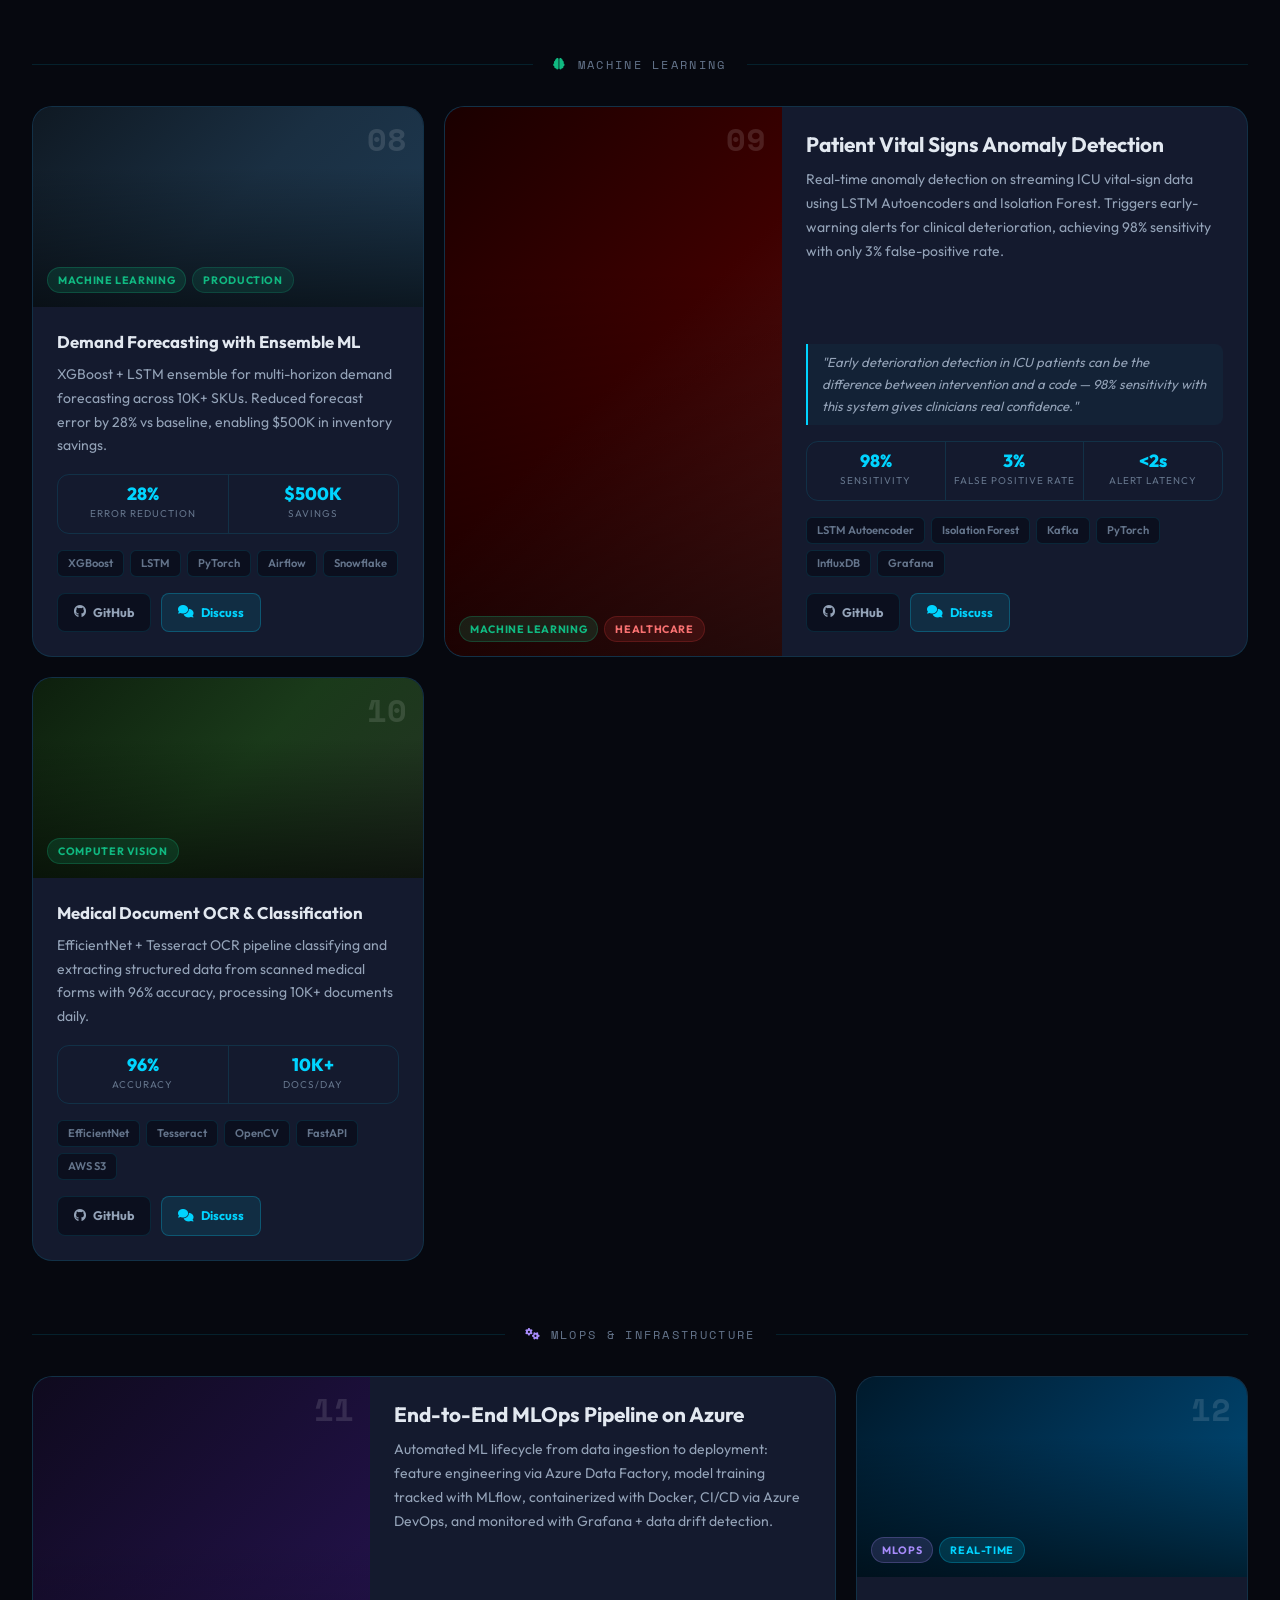
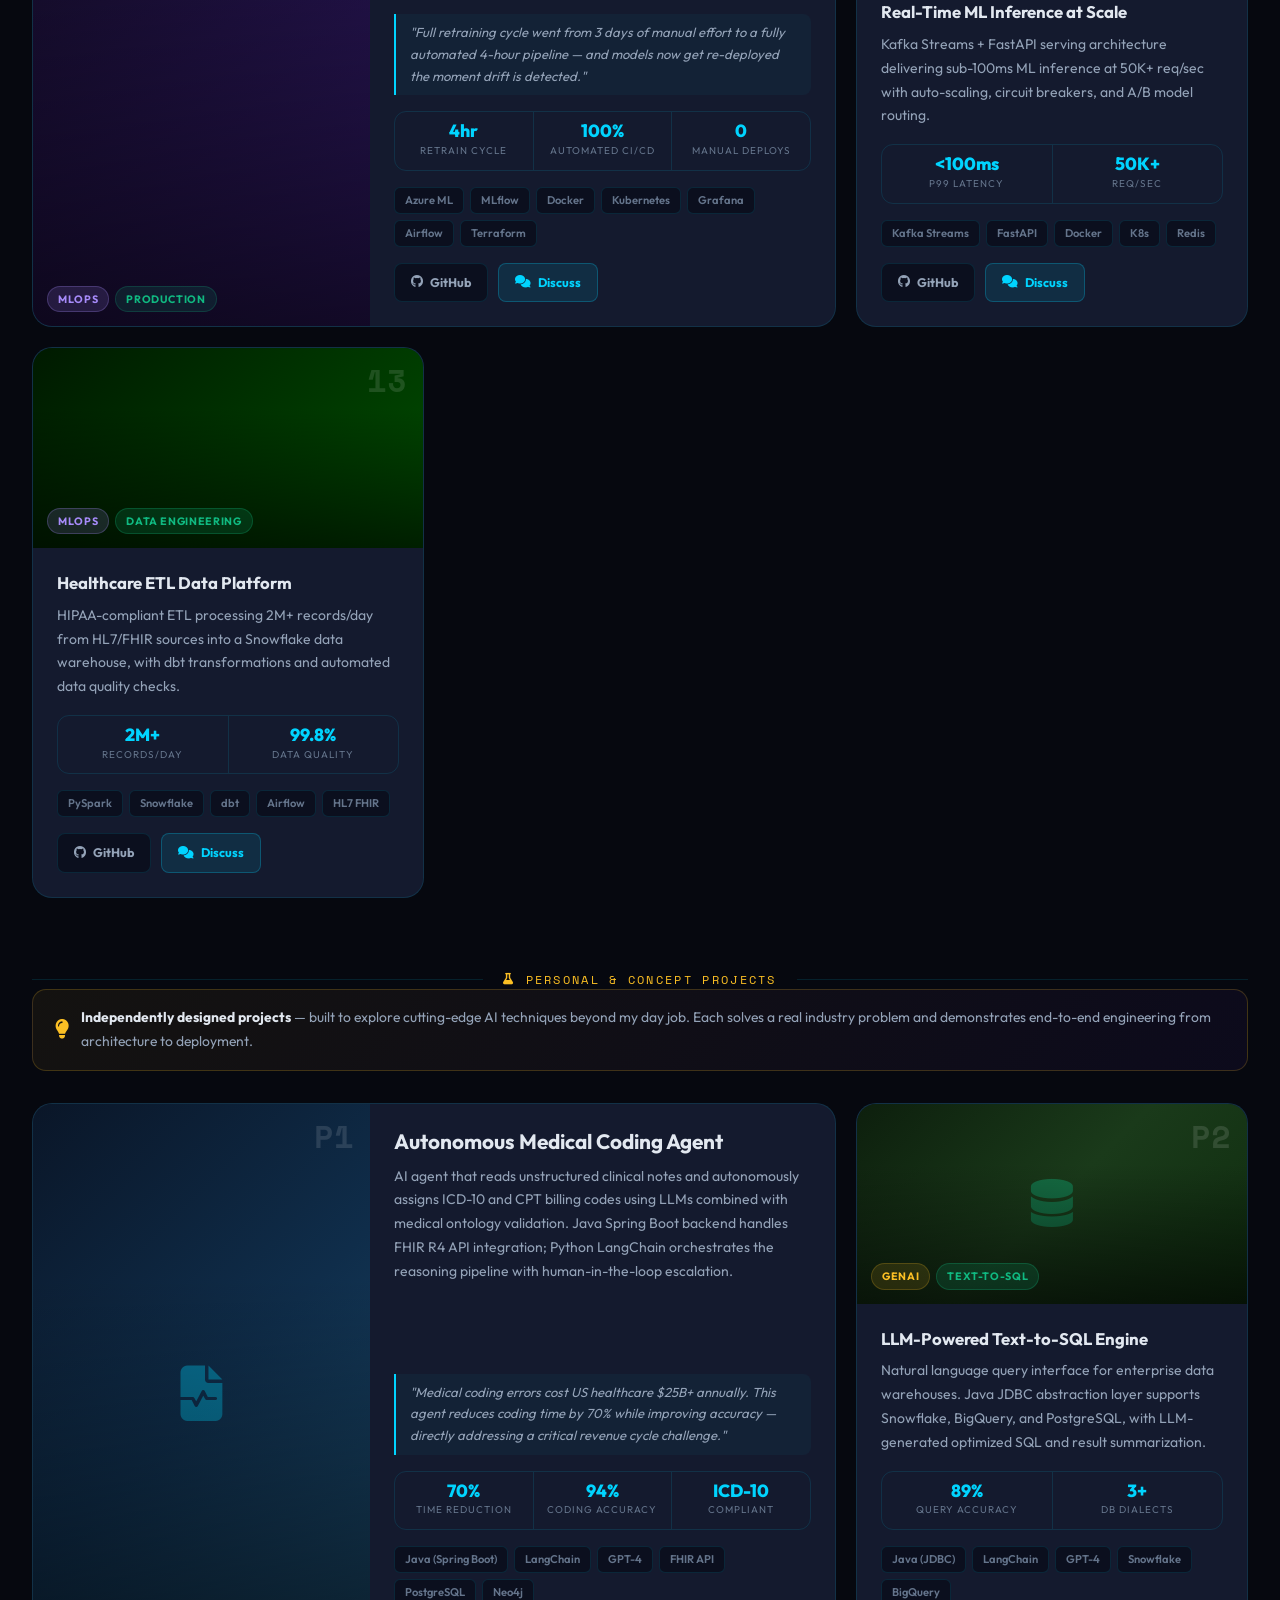
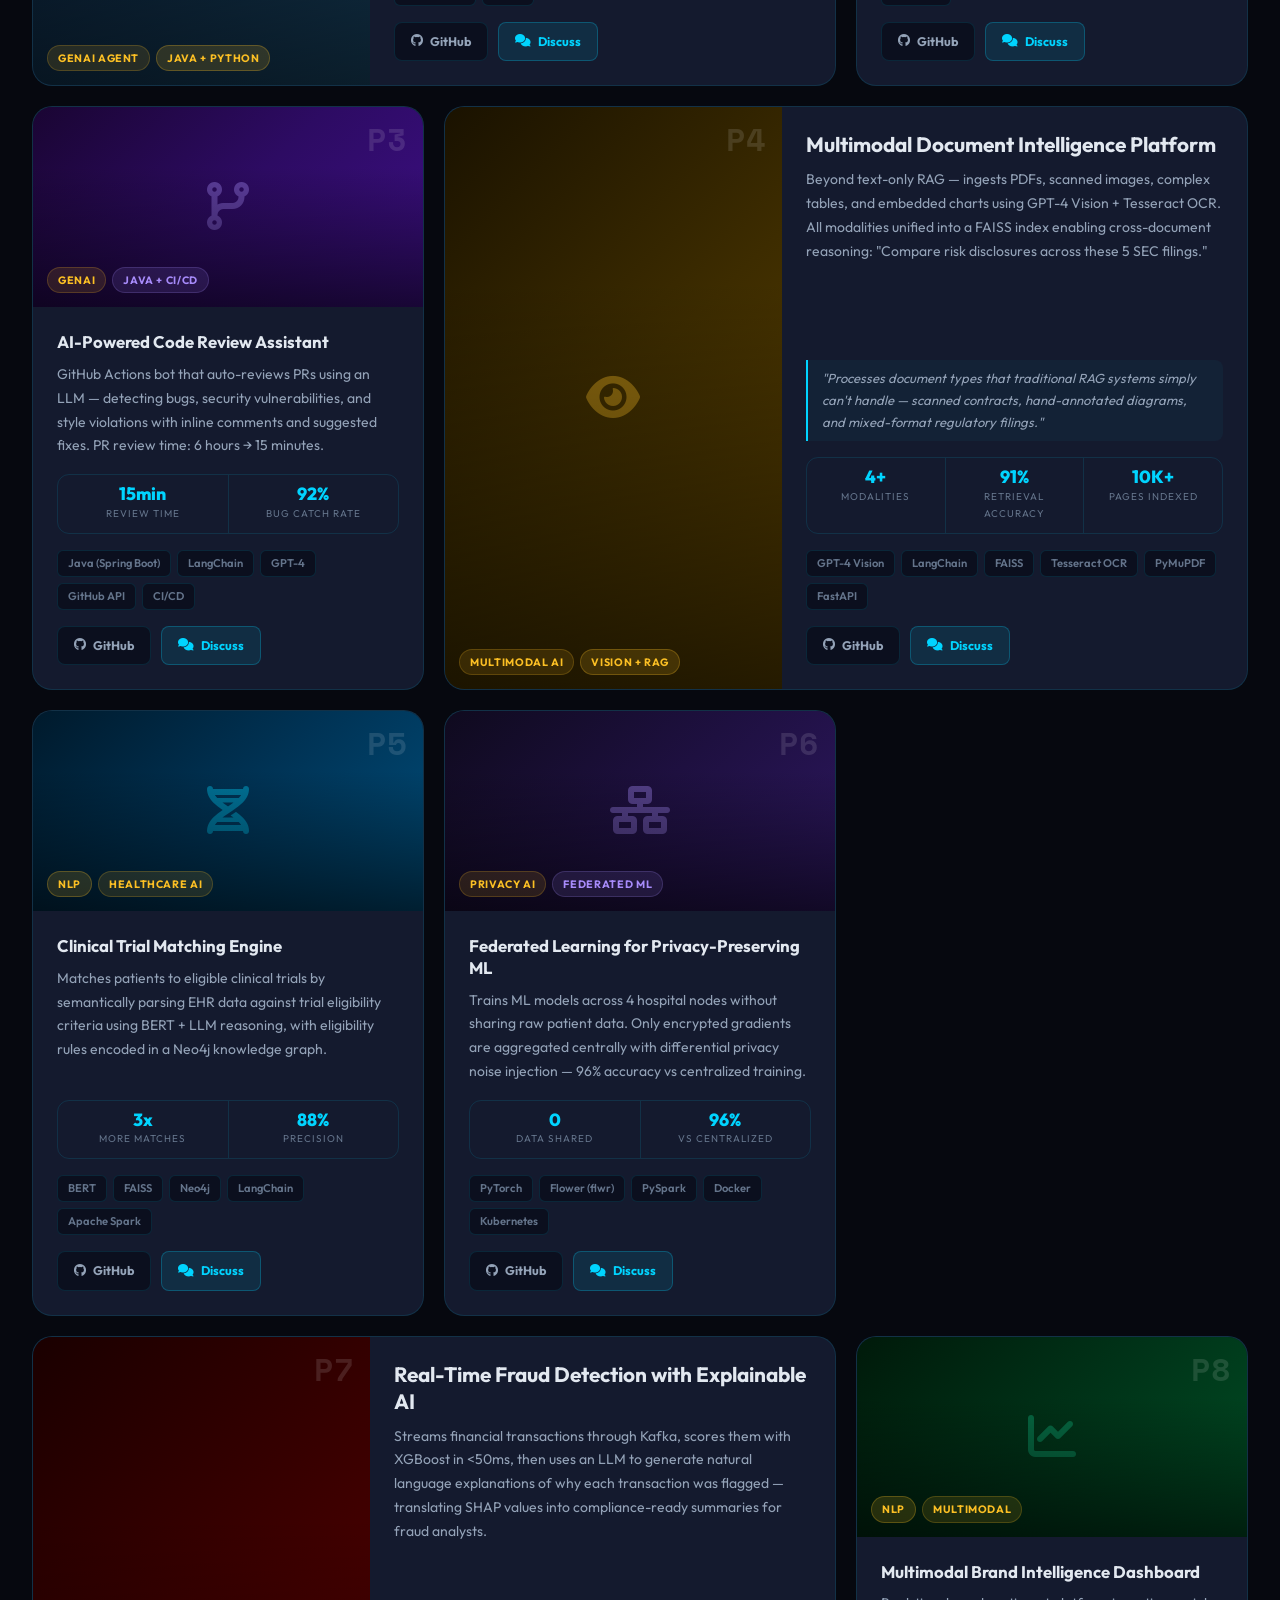
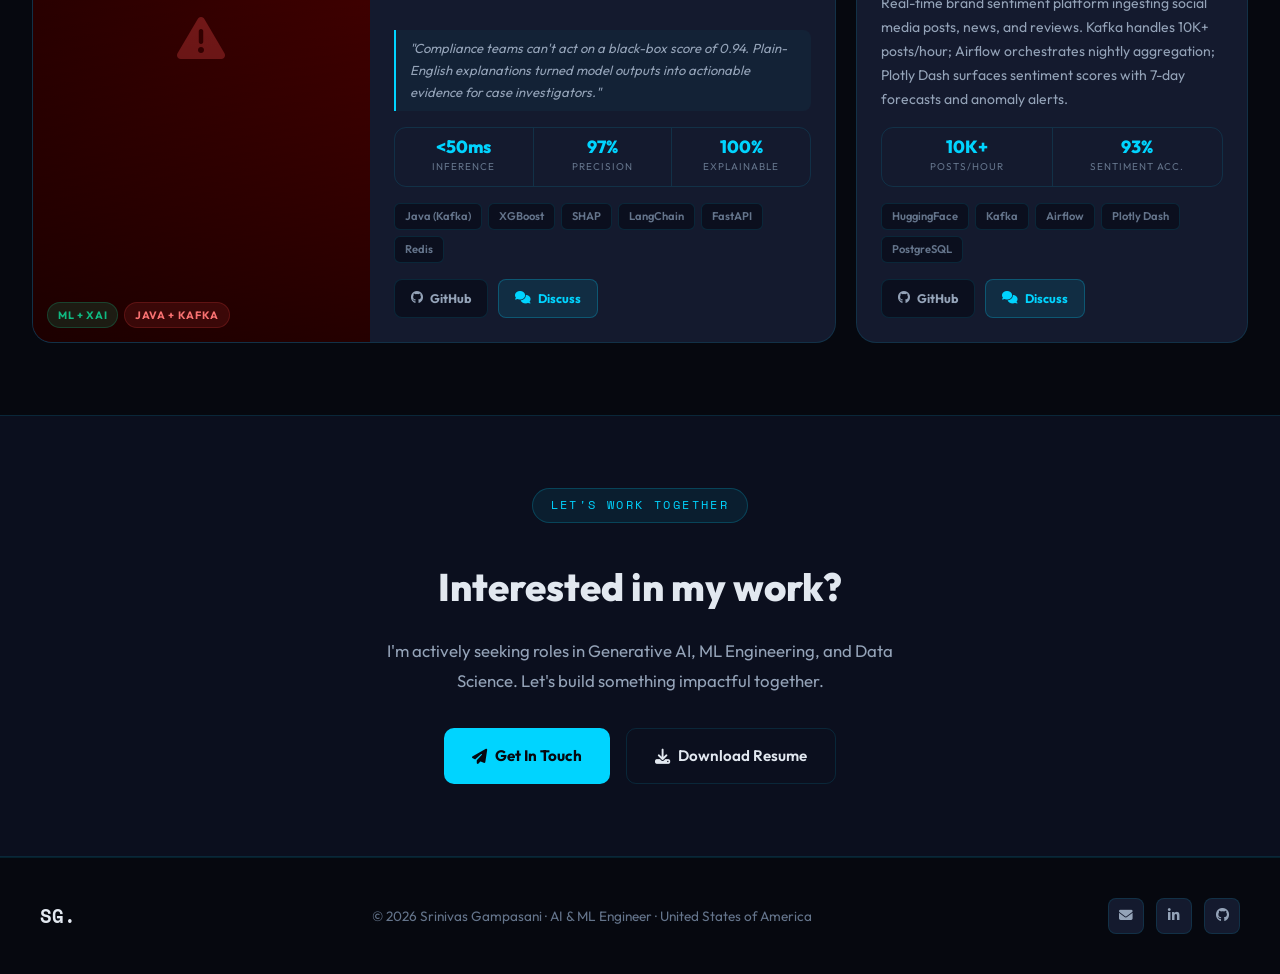
==== commit 44b01895: "Update projects.html" ====
--- a/projects.html
+++ b/projects.html
@@ -8,88 +8,294 @@
   <link rel="stylesheet" href="https://cdnjs.cloudflare.com/ajax/libs/font-awesome/6.5.0/css/all.min.css">
   <link href="https://fonts.googleapis.com/css2?family=Space+Mono:wght@400;700&family=Outfit:wght@300;400;500;600;700;800&display=swap" rel="stylesheet">
   <style>
-    /* Extra styles scoped to projects page */
+    /* ===== REDESIGNED PROJECTS PAGE ===== */
+
+    /* ── Hero ── */
+    .proj-hero {
+      position: relative;
+      padding: 140px 32px 80px;
+      text-align: center;
+      overflow: hidden;
+    }
+    .proj-hero::before {
+      content: '';
+      position: absolute;
+      inset: 0;
+      background: radial-gradient(ellipse 70% 60% at 50% 0%, rgba(0,212,255,0.10) 0%, transparent 70%);
+      pointer-events: none;
+    }
+    .proj-hero-eyebrow {
+      display: inline-flex; align-items: center; gap: 8px;
+      font-family: 'Space Mono', monospace; font-size: 0.72rem; letter-spacing: 0.22em;
+      text-transform: uppercase; color: var(--accent);
+      border: 1px solid rgba(0,212,255,0.25); border-radius: 100px;
+      padding: 6px 18px; margin-bottom: 28px;
+    }
+    .proj-hero h1 {
+      font-size: clamp(2.6rem, 6vw, 5rem); font-weight: 800;
+      letter-spacing: -0.03em; line-height: 1.05; margin-bottom: 20px;
+    }
+    .proj-hero p {
+      max-width: 640px; margin: 0 auto 48px;
+      font-size: 1.05rem; color: var(--text2); line-height: 1.8;
+    }
+
+    /* ── Stat strip ── */
+    .stats-strip {
+      display: flex; justify-content: center; flex-wrap: wrap; gap: 0;
+      border-top: 1px solid var(--border); border-bottom: 1px solid var(--border);
+      background: var(--surface); margin-bottom: 0;
+    }
+    .stat-pill {
+      padding: 22px 36px; text-align: center;
+      border-right: 1px solid var(--border);
+      flex: 1; min-width: 130px;
+    }
+    .stat-pill:last-child { border-right: none; }
+    .stat-num {
+      display: block; font-size: 1.9rem; font-weight: 800;
+      color: var(--accent); line-height: 1; margin-bottom: 5px;
+    }
+    .stat-lbl {
+      display: block; font-size: 0.68rem; text-transform: uppercase;
+      letter-spacing: 0.14em; color: var(--text3);
+    }
+
+    /* ── Filter bar ── */
+    .filter-wrap {
+      position: sticky; top: 70px; z-index: 50;
+      background: var(--bg); border-bottom: 1px solid var(--border);
+      padding: 14px 32px; display: flex; align-items: center;
+      justify-content: space-between; gap: 12px; flex-wrap: wrap;
+      backdrop-filter: blur(12px);
+    }
+    .filter-group { display: flex; gap: 8px; flex-wrap: wrap; }
+    .fp-btn {
+      font-size: 0.78rem; font-weight: 600; padding: 7px 16px;
+      border-radius: 100px; border: 1px solid var(--border);
+      background: transparent; color: var(--text2); cursor: pointer;
+      transition: all 0.2s; white-space: nowrap;
+    }
+    .fp-btn:hover { color: var(--accent); border-color: rgba(0,212,255,0.4); }
+    .fp-btn.active { background: var(--accent); color: #000; border-color: var(--accent); }
+    .fp-btn.personal-btn { border-color: rgba(251,191,36,0.35); color: #fbbf24; }
+    .fp-btn.personal-btn.active { background: #fbbf24; color: #000; border-color: #fbbf24; }
+    .proj-count-badge {
+      font-family: 'Space Mono', monospace; font-size: 0.72rem;
+      color: var(--text3); white-space: nowrap;
+    }
+
+    /* ── Section heading ── */
+    .proj-section-head {
+      max-width: 1280px; margin: 64px auto 0; padding: 0 32px;
+      display: flex; align-items: center; gap: 20px;
+    }
+    .proj-section-head-line { flex: 1; height: 1px; background: var(--border); }
+    .proj-section-head-label {
+      display: flex; align-items: center; gap: 10px;
+      font-family: 'Space Mono', monospace; font-size: 0.72rem;
+      letter-spacing: 0.2em; text-transform: uppercase; color: var(--text3);
+      white-space: nowrap;
+    }
+
+    /* ── Bento grid ── */
+    .bento-grid {
+      max-width: 1280px; margin: 32px auto; padding: 0 32px;
+      display: grid;
+      grid-template-columns: repeat(3, 1fr);
+      gap: 20px;
+    }
+    @media(max-width: 1024px) { .bento-grid { grid-template-columns: repeat(2, 1fr); } }
+    @media(max-width: 640px) { .bento-grid { grid-template-columns: 1fr; } }
+
+    /* ── Project card ── */
+    .pc {
+      background: var(--surface);
+      border: 1px solid var(--border);
+      border-radius: 20px;
+      overflow: hidden;
+      transition: transform 0.3s cubic-bezier(.22,.68,0,1.2), border-color 0.3s, box-shadow 0.3s;
+      position: relative;
+      display: flex; flex-direction: column;
+      opacity: 0; transform: translateY(24px);
+    }
+    .pc.visible { opacity: 1; transform: translateY(0); }
+    .pc:hover {
+      transform: translateY(-6px);
+      border-color: rgba(0,212,255,0.35);
+      box-shadow: 0 20px 60px rgba(0,0,0,0.35), 0 0 0 1px rgba(0,212,255,0.12);
+    }
+
+    /* Featured (wide) card */
+    .pc.featured {
+      grid-column: span 2;
+      flex-direction: row;
+    }
+    @media(max-width: 1024px) { .pc.featured { grid-column: span 2; } }
+    @media(max-width: 640px) { .pc.featured { grid-column: span 1; flex-direction: column; } }
+
+    /* ── Card image panel ── */
+    .pc-img {
+      position: relative; overflow: hidden;
+      flex-shrink: 0;
+    }
+    .pc:not(.featured) .pc-img { height: 200px; }
+    .pc.featured .pc-img { width: 42%; min-height: 320px; }
+    @media(max-width: 640px) { .pc.featured .pc-img { width: 100%; min-height: 200px; } }
+
+    .pc-img img {
+      width: 100%; height: 100%; object-fit: cover;
+      transition: transform 0.6s ease;
+    }
+    .pc:hover .pc-img img { transform: scale(1.06); }
+
+    .pc-img-overlay {
+      position: absolute; inset: 0;
+      background: linear-gradient(to bottom, transparent 30%, rgba(0,0,0,0.6) 100%);
+    }
+    .pc-img-gradient {
+      position: absolute; inset: 0;
+    }
+
+    .pc-number {
+      position: absolute; top: 16px; right: 16px;
+      font-family: 'Space Mono', monospace; font-size: 2rem; font-weight: 700;
+      color: rgba(255,255,255,0.12); line-height: 1; pointer-events: none;
+      user-select: none;
+    }
+
+    .pc-tags {
+      position: absolute; bottom: 14px; left: 14px;
+      display: flex; gap: 6px; flex-wrap: wrap;
+    }
+    .pc-tag {
+      font-size: 0.67rem; font-weight: 700; padding: 3px 10px;
+      border-radius: 100px; letter-spacing: 0.06em; text-transform: uppercase;
+    }
+    .pc-tag.genai { background: rgba(0,212,255,0.15); color: #00d4ff; border: 1px solid rgba(0,212,255,0.25); }
+    .pc-tag.nlp { background: rgba(251,191,36,0.15); color: #fbbf24; border: 1px solid rgba(251,191,36,0.25); }
+    .pc-tag.ml { background: rgba(16,185,129,0.15); color: #10b981; border: 1px solid rgba(16,185,129,0.25); }
+    .pc-tag.mlops { background: rgba(167,139,250,0.15); color: #a78bfa; border: 1px solid rgba(167,139,250,0.25); }
+    .pc-tag.personal { background: rgba(251,191,36,0.12); color: #fbbf24; border: 1px solid rgba(251,191,36,0.2); }
+    .pc-tag.prod { background: rgba(16,185,129,0.12); color: #10b981; border: 1px solid rgba(16,185,129,0.2); }
+    .pc-tag.red { background: rgba(239,68,68,0.12); color: #f87171; border: 1px solid rgba(239,68,68,0.2); }
+    .pc-tag.purple { background: rgba(167,139,250,0.12); color: #a78bfa; border: 1px solid rgba(167,139,250,0.2); }
+
+    /* ── Card body ── */
+    .pc-body {
+      padding: 24px; display: flex; flex-direction: column; flex: 1;
+    }
+
+    .pc h3 {
+      font-size: 1.05rem; font-weight: 700; margin: 0 0 10px;
+      color: var(--text); line-height: 1.3;
+    }
+    .pc.featured h3 { font-size: 1.3rem; }
+
+    .pc-desc {
+      font-size: 0.875rem; color: var(--text2); line-height: 1.7;
+      margin-bottom: 16px; flex: 1;
+    }
+
+    /* Quote highlight */
+    .pc-quote {
+      font-size: 0.82rem; font-style: italic; color: var(--text2);
+      border-left: 2px solid var(--accent); padding: 8px 14px;
+      background: rgba(0,212,255,0.04); border-radius: 0 8px 8px 0;
+      margin-bottom: 16px; line-height: 1.65;
+    }
+    [data-theme="light"] .pc-quote { background: rgba(0,119,182,0.05); }
+
+    /* Metrics row */
+    .pc-metrics {
+      display: flex; gap: 0; margin-bottom: 16px;
+      border: 1px solid var(--border); border-radius: 12px; overflow: hidden;
+    }
+    .pc-metric {
+      flex: 1; padding: 10px 8px; text-align: center;
+      border-right: 1px solid var(--border);
+    }
+    .pc-metric:last-child { border-right: none; }
+    .pc-metric-val {
+      display: block; font-size: 1.1rem; font-weight: 800;
+      color: var(--accent); line-height: 1;
+    }
+    .pc-metric-lbl {
+      display: block; font-size: 0.62rem; color: var(--text3);
+      text-transform: uppercase; letter-spacing: 0.1em; margin-top: 3px;
+    }
+
+    /* Tech stack pills */
+    .pc-stack {
+      display: flex; flex-wrap: wrap; gap: 6px; margin-bottom: 16px;
+    }
+    .pc-stack span {
+      font-size: 0.7rem; font-weight: 600;
+      padding: 3px 10px; border-radius: 6px;
+      background: var(--bg2); color: var(--text3);
+      border: 1px solid var(--border);
+    }
+
+    /* Action links */
+    .pc-links {
+      display: flex; gap: 10px; margin-top: auto;
+    }
+    .pc-link-gh {
+      display: inline-flex; align-items: center; gap: 7px;
+      font-size: 0.78rem; font-weight: 700; padding: 8px 16px;
+      border-radius: 8px; border: 1px solid var(--border);
+      color: var(--text2); text-decoration: none;
+      transition: all 0.2s; background: var(--bg2);
+    }
+    .pc-link-gh:hover { color: var(--text); border-color: rgba(0,212,255,0.4); }
+    .pc-link-discuss {
+      display: inline-flex; align-items: center; gap: 7px;
+      font-size: 0.78rem; font-weight: 700; padding: 8px 16px;
+      border-radius: 8px; background: rgba(0,212,255,0.1);
+      border: 1px solid rgba(0,212,255,0.25); color: var(--accent);
+      text-decoration: none; transition: all 0.2s;
+    }
+    .pc-link-discuss:hover { background: rgba(0,212,255,0.18); }
+
+    /* Personal section notice */
+    .personal-notice {
+      max-width: 1280px; margin: 0 auto 8px; padding: 0 32px;
+    }
+    .personal-notice-inner {
+      background: linear-gradient(135deg,rgba(251,191,36,0.06),rgba(124,58,237,0.06));
+      border: 1px solid rgba(251,191,36,0.2); border-radius: 14px;
+      padding: 16px 22px; display: flex; align-items: center; gap: 12px;
+    }
+    .personal-notice-inner p { margin:0; font-size:0.87rem; color:var(--text2); line-height:1.7; }
+
+    /* CTA section */
+    .proj-cta {
+      background: var(--bg2);
+      border-top: 1px solid var(--border); border-bottom: 1px solid var(--border);
+      padding: 72px 32px; text-align: center; position: relative; z-index: 1;
+      margin-top: 72px;
+    }
+    .proj-cta h2 { font-size: clamp(1.8rem,3.5vw,2.4rem); font-weight: 800; margin: 16px 0; }
+    .proj-cta p { color:var(--text2); font-size:1.05rem; margin-bottom:32px; line-height:1.8; max-width:560px; margin-left:auto; margin-right:auto; }
+    .cta-btns { display:flex; gap:16px; justify-content:center; flex-wrap:wrap; }
+
+    /* Back nav */
+    .back-nav-wrap { position: absolute; top: 88px; left: 32px; z-index: 10; }
     .back-nav {
       display: inline-flex; align-items: center; gap: 8px;
-      color: var(--text2); text-decoration: none; font-size: 0.85rem; font-weight: 500;
+      color: var(--text2); text-decoration: none; font-size: 0.85rem;
       padding: 8px 16px; border-radius: 8px; border: 1px solid var(--border);
       background: var(--surface); transition: all 0.2s;
     }
     .back-nav:hover { color: var(--accent); border-color: var(--accent); }
-    .back-nav-wrap {
-      position: absolute; top: 88px; left: 32px; z-index: 10;
-    }
     @media(max-width:600px){ .back-nav-wrap { left: 20px; top: 84px; } }
 
-    /* Impact bar */
-    .impact-bar {
-      background: var(--surface);
-      border-top: 1px solid var(--border);
-      border-bottom: 1px solid var(--border);
-      padding: 32px;
-      margin-bottom: 0;
-    }
-    .impact-bar-inner {
-      max-width: 1200px; margin: 0 auto;
-      display: flex; justify-content: space-around; flex-wrap: wrap; gap: 20px;
-    }
-    .impact-stat { text-align: center; }
-    .impact-stat-num {
-      font-size: 2rem; font-weight: 800; color: var(--accent);
-      display: block; line-height: 1;
-    }
-    .impact-stat-lbl {
-      font-size: 0.72rem; color: var(--text3);
-      text-transform: uppercase; letter-spacing: 0.12em; margin-top: 5px;
-      display: block;
-    }
-
-    /* Project section divider label */
-    .category-divider {
-      display: flex; align-items: center; gap: 16px;
-      max-width: 1200px; margin: 56px auto 32px; padding: 0 32px;
-    }
-    .category-divider-line { flex: 1; height: 1px; background: var(--border); }
-    .category-divider-label {
-      font-family: 'Space Mono', monospace; font-size: 0.72rem;
-      letter-spacing: 0.18em; text-transform: uppercase; color: var(--text3);
-      white-space: nowrap;
-    }
-    @media(max-width:600px){ .category-divider { padding: 0 20px; } }
-
-    /* Project detail chips inside cards */
-    .detail-chips { display: flex; flex-wrap: wrap; gap: 8px; margin-bottom: 16px; }
-    .detail-chip {
-      display: inline-flex; align-items: center; gap: 5px;
-      font-size: 0.73rem; font-weight: 600;
-      padding: 4px 11px; border-radius: 100px;
-      border: 1px solid var(--border); color: var(--text2);
-      background: var(--bg2);
-    }
-    .detail-chip i { font-size: 0.65rem; color: var(--accent); }
-
-    /* Highlight quote inside cards */
-    .project-quote {
-      border-left: 3px solid var(--accent);
-      padding: 10px 16px;
-      margin: 14px 0;
-      background: rgba(0,212,255,0.04);
-      border-radius: 0 8px 8px 0;
-      font-size: 0.85rem; color: var(--text2); font-style: italic;
-      line-height: 1.7;
-    }
-    [data-theme="light"] .project-quote {
-      background: rgba(0,119,182,0.05);
-      border-color: var(--accent);
-    }
-
-    /* Full card reverse layout image goes right */
-    .full-project-card.reverse .full-project-img { order: 2; }
-    .full-project-card.reverse .full-project-body { order: 1; }
-
-    @media(max-width:900px){
-      .full-project-card.reverse .full-project-img,
-      .full-project-card.reverse .full-project-body { order: unset; }
+    @media(max-width:640px){
+      .proj-hero { padding: 130px 20px 60px; }
+      .filter-wrap { padding: 12px 16px; }
+      .bento-grid { padding: 0 16px; }
+      .proj-section-head { padding: 0 16px; }
+      .stat-pill { padding: 16px 20px; min-width: 80px; }
     }
   </style>
 </head>
@@ -125,957 +331,630 @@
 </header>
 
 <!-- HERO -->
-<section class="projects-page-hero" style="position:relative;">
+<section class="proj-hero" style="position:relative;">
   <div class="back-nav-wrap">
     <a href="index.html" class="back-nav"><i class="fas fa-arrow-left"></i> Back to Portfolio</a>
   </div>
-  <span class="section-label">Industry Case Studies</span>
+  <div class="proj-hero-eyebrow"><i class="fas fa-layer-group"></i> Production-Grade Case Studies</div>
   <h1>All <span class="accent">Projects</span></h1>
-  <p>13 production-grade AI & ML systems built for healthcare, enterprise, and consumer industries — with real metrics, architecture decisions, and business impact.</p>
-  <div class="projects-stats-bar">
-    <div class="pstat"><span class="pstat-num">21</span><span class="pstat-lbl">Projects shipped</span></div>
-    <div class="pstat"><span class="pstat-num">40%</span><span class="pstat-lbl">Avg accuracy gain</span></div>
-    <div class="pstat"><span class="pstat-num">50K+</span><span class="pstat-lbl">Docs processed</span></div>
-    <div class="pstat"><span class="pstat-num">3</span><span class="pstat-lbl">Cloud platforms</span></div>
-    <div class="pstat"><span class="pstat-num">$2M+</span><span class="pstat-lbl">Cost savings delivered</span></div>
-  </div>
+  <p>21 AI & ML systems built for healthcare, enterprise, and consumer domains — with real metrics, architecture decisions, and measurable business impact.</p>
 </section>
 
-<!-- IMPACT BAR -->
-<div class="impact-bar">
-  <div class="impact-bar-inner">
-    <div class="impact-stat"><span class="impact-stat-num">98%</span><span class="impact-stat-lbl">Highest model accuracy</span></div>
-    <div class="impact-stat"><span class="impact-stat-num">&lt;100ms</span><span class="impact-stat-lbl">Best inference latency</span></div>
-    <div class="impact-stat"><span class="impact-stat-num">60%</span><span class="impact-stat-lbl">Max compute cost cut</span></div>
-    <div class="impact-stat"><span class="impact-stat-num">HIPAA</span><span class="impact-stat-lbl">Compliance achieved</span></div>
-    <div class="impact-stat"><span class="impact-stat-num">5+</span><span class="impact-stat-lbl">Autonomous AI agents</span></div>
-  </div>
+<!-- STATS STRIP -->
+<div class="stats-strip">
+  <div class="stat-pill"><span class="stat-num">21</span><span class="stat-lbl">Projects Shipped</span></div>
+  <div class="stat-pill"><span class="stat-num">40%</span><span class="stat-lbl">Avg Accuracy Gain</span></div>
+  <div class="stat-pill"><span class="stat-num">50K+</span><span class="stat-lbl">Docs Processed</span></div>
+  <div class="stat-pill"><span class="stat-num">$2M+</span><span class="stat-lbl">Cost Savings</span></div>
+  <div class="stat-pill"><span class="stat-num">HIPAA</span><span class="stat-lbl">Compliance</span></div>
+  <div class="stat-pill"><span class="stat-num">&lt;100ms</span><span class="stat-lbl">Best Latency</span></div>
 </div>
 
-<!-- STICKY FILTER -->
-<div class="projects-filter-section">
-  <div class="projects-filter-inner">
-    <div class="filter-bar">
-      <button class="filter-btn active" data-filter="all">All Projects</button>
-      <button class="filter-btn" data-filter="genai">Generative AI</button>
-      <button class="filter-btn" data-filter="ml">Machine Learning</button>
-      <button class="filter-btn" data-filter="mlops">MLOps</button>
-      <button class="filter-btn" data-filter="nlp">NLP</button>
-      <button class="filter-btn" data-filter="personal" style="border-color:rgba(251,191,36,0.4);color:#fbbf24;">⚡ Personal Projects</button>
-    </div>
-    <span style="font-size:0.8rem;color:var(--text3);white-space:nowrap;">21 projects</span>
-  </div>
+<!-- FILTER BAR -->
+<div class="filter-wrap">
+  <div class="filter-group">
+    <button class="fp-btn active" data-filter="all">All Projects</button>
+    <button class="fp-btn" data-filter="genai">Generative AI</button>
+    <button class="fp-btn" data-filter="ml">Machine Learning</button>
+    <button class="fp-btn" data-filter="mlops">MLOps</button>
+    <button class="fp-btn" data-filter="nlp">NLP</button>
+    <button class="fp-btn personal-btn" data-filter="personal">⚡ Personal</button>
+  </div>
+  <span class="proj-count-badge" id="proj-count">21 projects</span>
 </div>
 
-<!-- ══════════════════════════════════════
-     GENERATIVE AI SECTION
-══════════════════════════════════════ -->
-<div class="category-divider" data-section="genai">
-  <div class="category-divider-line"></div>
-  <span class="category-divider-label"><i class="fas fa-robot" style="color:var(--accent);margin-right:6px;"></i>Generative AI</span>
-  <div class="category-divider-line"></div>
+
+<!-- ═══════════════════════════════════════
+     GENERATIVE AI
+═══════════════════════════════════════ -->
+<div class="proj-section-head" data-section-head="genai">
+  <div class="proj-section-head-line"></div>
+  <span class="proj-section-head-label"><i class="fas fa-robot" style="color:var(--accent)"></i> Generative AI</span>
+  <div class="proj-section-head-line"></div>
 </div>
-
-<div class="projects-full-grid">
-
-  <!-- PROJECT 1: RAG System -->
-  <div class="full-project-card" data-category="genai" id="rag">
-    <div class="full-project-img">
-      <img
-        src="https://images.unsplash.com/photo-1677442135703-1787eea5ce01?w=760&q=80"
-        alt="Enterprise RAG System — AI knowledge retrieval interface"
-        loading="lazy"
-        onerror="this.style.display='none';this.parentElement.style.background='linear-gradient(135deg,#0f2027,#203a43,#2c5364)';"
-      >
-      <div class="full-project-img-overlay"></div>
-      <div class="full-project-img-badge">
-        <span class="project-category-tag genai">Generative AI</span>
-        <span class="project-category-tag mlops" style="background:rgba(16,185,129,0.15);color:#10b981;">Production</span>
-      </div>
-      <div class="full-project-number">01</div>
-    </div>
-    <div class="full-project-body">
+<div class="bento-grid" data-grid="genai">
+
+  <!-- 01 RAG System — featured -->
+  <div class="pc featured" data-category="genai" id="rag">
+    <div class="pc-img">
+      <img src="https://images.unsplash.com/photo-1677442135703-1787eea5ce01?w=900&q=80" alt="Enterprise RAG System" loading="lazy" onerror="this.style.display='none';this.parentElement.style.background='linear-gradient(135deg,#0f2027,#203a43,#2c5364)';">
+      <div class="pc-img-overlay"></div>
+      <div class="pc-number">01</div>
+      <div class="pc-tags">
+        <span class="pc-tag genai">Generative AI</span>
+        <span class="pc-tag prod">Production</span>
+      </div>
+    </div>
+    <div class="pc-body">
       <h3>Enterprise AI Knowledge Retrieval (RAG)</h3>
-      <p>Designed and deployed a production-grade Retrieval-Augmented Generation system at Ascension Via Christi Health, enabling clinical teams to query 100K+ enterprise documents in natural language with real-time, citation-grounded answers.</p>
-      <div class="project-quote">"Reduced average time-to-answer for clinical staff from 8 minutes to under 40 seconds — enabling faster care decisions at the bedside."</div>
-      <div class="detail-chips">
-        <span class="detail-chip"><i class="fas fa-building"></i> Ascension Via Christi Health</span>
-        <span class="detail-chip"><i class="fas fa-calendar"></i> Sep 2024 – Present</span>
-        <span class="detail-chip"><i class="fas fa-lock"></i> HIPAA Compliant</span>
-      </div>
-      <div class="full-metrics">
-        <div class="full-metric"><span class="full-metric-val">35%</span><span class="full-metric-lbl">Accuracy boost</span></div>
-        <div class="full-metric"><span class="full-metric-val">&lt;1s</span><span class="full-metric-lbl">Query latency</span></div>
-        <div class="full-metric"><span class="full-metric-val">100K+</span><span class="full-metric-lbl">Docs indexed</span></div>
-      </div>
-      <div class="full-tech-stack">
-        <span>LangChain</span><span>FAISS</span><span>Azure OpenAI</span><span>FastAPI</span>
-        <span>Docker</span><span>Pinecone</span><span>Python</span><span>Redis</span>
-      </div>
-      <div class="full-project-links">
-        <a href="https://github.com/srinivas-gampasani/Enterprise-AI-Knowledge-RAG" target="_blank" class="link-github"><i class="fab fa-github"></i> GitHub</a>
-        <a href="index.html#contact" class="link-demo"><i class="fas fa-comments"></i> Discuss Project</a>
-      </div>
-    </div>
-  </div>
-
-  <!-- PROJECT 2: Multi-Agent -->
-  <div class="full-project-card reverse" data-category="genai" id="multi-agent">
-    <div class="full-project-img">
-      <img
-        src="https://images.unsplash.com/photo-1620712943543-bcc4688e7485?w=760&q=80"
-        alt="Multi-Agent AI Orchestration — neural network visualization"
-        loading="lazy"
-        onerror="this.style.display='none';this.parentElement.style.background='linear-gradient(135deg,#0d0d0d,#1a0533,#2d0b63)';"
-      >
-      <div class="full-project-img-overlay"></div>
-      <div class="full-project-img-badge">
-        <span class="project-category-tag genai">Generative AI</span>
-        <span class="project-category-tag mlops" style="background:rgba(124,58,237,0.15);color:#a78bfa;">Agentic AI</span>
-      </div>
-      <div class="full-project-number">02</div>
-    </div>
-    <div class="full-project-body">
+      <p class="pc-desc">Designed and deployed a production-grade RAG system at Ascension Via Christi Health, enabling clinical teams to query 100K+ enterprise documents in natural language with real-time, citation-grounded answers.</p>
+      <div class="pc-quote">"Reduced average time-to-answer for clinical staff from 8 minutes to under 40 seconds — enabling faster care decisions at the bedside."</div>
+      <div class="pc-metrics">
+        <div class="pc-metric"><span class="pc-metric-val">35%</span><span class="pc-metric-lbl">Accuracy boost</span></div>
+        <div class="pc-metric"><span class="pc-metric-val">&lt;1s</span><span class="pc-metric-lbl">Query latency</span></div>
+        <div class="pc-metric"><span class="pc-metric-val">100K+</span><span class="pc-metric-lbl">Docs indexed</span></div>
+      </div>
+      <div class="pc-stack"><span>LangChain</span><span>FAISS</span><span>Azure OpenAI</span><span>FastAPI</span><span>Docker</span><span>Pinecone</span><span>Redis</span></div>
+      <div class="pc-links">
+        <a href="https://github.com/srinivas-gampasani/Enterprise-AI-Knowledge-RAG" target="_blank" class="pc-link-gh"><i class="fab fa-github"></i> GitHub</a>
+        <a href="index.html#contact" class="pc-link-discuss"><i class="fas fa-comments"></i> Discuss</a>
+      </div>
+    </div>
+  </div>
+
+  <!-- 02 Multi-Agent -->
+  <div class="pc" data-category="genai" id="multi-agent">
+    <div class="pc-img">
+      <img src="https://images.unsplash.com/photo-1620712943543-bcc4688e7485?w=760&q=80" alt="Multi-Agent AI" loading="lazy" onerror="this.style.display='none';this.parentElement.style.background='linear-gradient(135deg,#0d0d0d,#1a0533,#2d0b63)';">
+      <div class="pc-img-overlay"></div>
+      <div class="pc-number">02</div>
+      <div class="pc-tags">
+        <span class="pc-tag genai">Generative AI</span>
+        <span class="pc-tag purple">Agentic AI</span>
+      </div>
+    </div>
+    <div class="pc-body">
       <h3>Multi-Agent AI Orchestration Framework</h3>
-      <p>Built a LangGraph-powered multi-agent orchestration system where specialized AI agents autonomously decompose complex clinical and enterprise tasks, delegate subtasks, use tools (web search, code execution, database queries), and produce verified outputs — mimicking a high-performing analyst team.</p>
-      <div class="project-quote">"5 specialized agents collaborating in real-time reduced task resolution time by 65% on complex multi-step workflows compared to single-agent approaches."</div>
-      <div class="detail-chips">
-        <span class="detail-chip"><i class="fas fa-robot"></i> 5 Specialized Agents</span>
-        <span class="detail-chip"><i class="fas fa-code-branch"></i> LangGraph DAG</span>
-        <span class="detail-chip"><i class="fas fa-tools"></i> Tool Use + RAG</span>
-      </div>
-      <div class="full-metrics">
-        <div class="full-metric"><span class="full-metric-val">5+</span><span class="full-metric-lbl">AI agents</span></div>
-        <div class="full-metric"><span class="full-metric-val">65%</span><span class="full-metric-lbl">Faster resolution</span></div>
-        <div class="full-metric"><span class="full-metric-val">∞</span><span class="full-metric-lbl">Task types</span></div>
-      </div>
-      <div class="full-tech-stack">
-        <span>LangGraph</span><span>LangChain</span><span>GPT-4</span><span>FastAPI</span>
-        <span>Redis</span><span>Docker</span><span>Kubernetes</span>
-      </div>
-      <div class="full-project-links">
-        <a href="https://github.com/srinivas-gampasani/Multi-Agent-AI-Orchestration-Framework" target="_blank" class="link-github"><i class="fab fa-github"></i> GitHub</a>
-        <a href="index.html#contact" class="link-demo"><i class="fas fa-comments"></i> Discuss Project</a>
-      </div>
-    </div>
-  </div>
-
-  <!-- PROJECT 3: LLM Fine-Tuning -->
-  <div class="full-project-card" data-category="genai" id="lora">
-    <div class="full-project-img">
-      <img
-        src="https://images.unsplash.com/photo-1558618666-fcd25c85cd64?w=760&q=80"
-        alt="LLM Fine-Tuning Pipeline — model training visualization"
-        loading="lazy"
-        onerror="this.style.display='none';this.parentElement.style.background='linear-gradient(135deg,#0a2342,#126872,#0d4e4e)';"
-      >
-      <div class="full-project-img-overlay"></div>
-      <div class="full-project-img-badge">
-        <span class="project-category-tag genai">Generative AI</span>
-        <span class="project-category-tag ml" style="background:rgba(16,185,129,0.12);color:#10b981;">Fine-Tuning</span>
-      </div>
-      <div class="full-project-number">03</div>
-    </div>
-    <div class="full-project-body">
+      <p class="pc-desc">LangGraph-powered multi-agent system where 5 specialized AI agents autonomously decompose complex clinical and enterprise tasks, delegate subtasks, use tools, and produce verified outputs.</p>
+      <div class="pc-metrics">
+        <div class="pc-metric"><span class="pc-metric-val">5+</span><span class="pc-metric-lbl">AI agents</span></div>
+        <div class="pc-metric"><span class="pc-metric-val">65%</span><span class="pc-metric-lbl">Faster resolution</span></div>
+      </div>
+      <div class="pc-stack"><span>LangGraph</span><span>LangChain</span><span>GPT-4</span><span>FastAPI</span><span>Kubernetes</span></div>
+      <div class="pc-links">
+        <a href="https://github.com/srinivas-gampasani/Multi-Agent-AI-Orchestration-Framework" target="_blank" class="pc-link-gh"><i class="fab fa-github"></i> GitHub</a>
+        <a href="index.html#contact" class="pc-link-discuss"><i class="fas fa-comments"></i> Discuss</a>
+      </div>
+    </div>
+  </div>
+
+  <!-- 03 LLM Fine-Tuning -->
+  <div class="pc" data-category="genai" id="lora">
+    <div class="pc-img">
+      <img src="https://images.unsplash.com/photo-1558618666-fcd25c85cd64?w=760&q=80" alt="LLM Fine-Tuning" loading="lazy" onerror="this.style.display='none';this.parentElement.style.background='linear-gradient(135deg,#0a2342,#126872,#0d4e4e)';">
+      <div class="pc-img-overlay"></div>
+      <div class="pc-number">03</div>
+      <div class="pc-tags">
+        <span class="pc-tag genai">Generative AI</span>
+        <span class="pc-tag ml">Fine-Tuning</span>
+      </div>
+    </div>
+    <div class="pc-body">
       <h3>LLM Fine-Tuning Pipeline (LoRA / QLoRA)</h3>
-      <p>Engineered a reusable end-to-end fine-tuning pipeline for domain adaptation of open-source LLMs (Llama 2, Mistral) using PEFT techniques. The pipeline handles data curation, quantization, LoRA adapter training, evaluation with ROUGE/BLEU, and automated publishing to HuggingFace Hub.</p>
-      <div class="project-quote">"Achieved 60% GPU memory reduction using 4-bit QLoRA quantization while maintaining 96% of full fine-tune benchmark scores — making domain LLMs accessible on a single A100."</div>
-      <div class="detail-chips">
-        <span class="detail-chip"><i class="fas fa-microchip"></i> QLoRA 4-bit Quantization</span>
-        <span class="detail-chip"><i class="fas fa-database"></i> Custom Domain Datasets</span>
-        <span class="detail-chip"><i class="fas fa-chart-bar"></i> ROUGE / BLEU Eval</span>
-      </div>
-      <div class="full-metrics">
-        <div class="full-metric"><span class="full-metric-val">60%</span><span class="full-metric-lbl">Cost reduction</span></div>
-        <div class="full-metric"><span class="full-metric-val">96%</span><span class="full-metric-lbl">Benchmark score</span></div>
-        <div class="full-metric"><span class="full-metric-val">4-bit</span><span class="full-metric-lbl">Quantization</span></div>
-      </div>
-      <div class="full-tech-stack">
-        <span>LoRA</span><span>QLoRA</span><span>PEFT</span><span>PyTorch</span>
-        <span>HuggingFace</span><span>Llama 2</span><span>Mistral</span><span>W&B</span>
-      </div>
-      <div class="full-project-links">
-        <a href="https://github.com/srinivas-gampasani/LLM-Fine-Tuning-Pipeline" target="_blank" class="link-github"><i class="fab fa-github"></i> GitHub</a>
-        <a href="index.html#contact" class="link-demo"><i class="fas fa-comments"></i> Discuss Project</a>
-      </div>
-    </div>
-  </div>
-
-  <!-- PROJECT 4: Healthcare AI Assistant -->
-  <div class="full-project-card reverse" data-category="genai" id="healthcare-ai">
-    <div class="full-project-img">
-      <img
-        src="https://images.unsplash.com/photo-1576091160550-2173dba999ef?w=760&q=80"
-        alt="Healthcare AI Diagnostic Assistant — clinical AI interface"
-        loading="lazy"
-        onerror="this.style.display='none';this.parentElement.style.background='linear-gradient(135deg,#002b36,#004d66,#006080)';"
-      >
-      <div class="full-project-img-overlay"></div>
-      <div class="full-project-img-badge">
-        <span class="project-category-tag genai">Generative AI</span>
-        <span class="project-category-tag" style="background:rgba(239,68,68,0.12);color:#f87171;border:none;">Healthcare</span>
-      </div>
-      <div class="full-project-number">04</div>
-    </div>
-    <div class="full-project-body">
+      <p class="pc-desc">End-to-end fine-tuning pipeline for domain adaptation of Llama 2 & Mistral using PEFT techniques — 4-bit QLoRA quantization with automated HuggingFace Hub publishing.</p>
+      <div class="pc-metrics">
+        <div class="pc-metric"><span class="pc-metric-val">60%</span><span class="pc-metric-lbl">GPU cost cut</span></div>
+        <div class="pc-metric"><span class="pc-metric-val">96%</span><span class="pc-metric-lbl">Benchmark score</span></div>
+      </div>
+      <div class="pc-stack"><span>LoRA</span><span>QLoRA</span><span>PEFT</span><span>PyTorch</span><span>HuggingFace</span><span>W&B</span></div>
+      <div class="pc-links">
+        <a href="https://github.com/srinivas-gampasani/LLM-Fine-Tuning-Pipeline" target="_blank" class="pc-link-gh"><i class="fab fa-github"></i> GitHub</a>
+        <a href="index.html#contact" class="pc-link-discuss"><i class="fas fa-comments"></i> Discuss</a>
+      </div>
+    </div>
+  </div>
+
+  <!-- 04 Healthcare AI Assistant — featured -->
+  <div class="pc featured" data-category="genai" id="healthcare-ai">
+    <div class="pc-img">
+      <img src="https://images.unsplash.com/photo-1576091160550-2173dba999ef?w=900&q=80" alt="Healthcare AI Assistant" loading="lazy" onerror="this.style.display='none';this.parentElement.style.background='linear-gradient(135deg,#002b36,#004d66,#006080)';">
+      <div class="pc-img-overlay"></div>
+      <div class="pc-number">04</div>
+      <div class="pc-tags">
+        <span class="pc-tag genai">Generative AI</span>
+        <span class="pc-tag red">Healthcare</span>
+      </div>
+    </div>
+    <div class="pc-body">
       <h3>Healthcare AI Diagnostic Assistant</h3>
-      <p>Built a HIPAA-compliant conversational AI assistant for clinical teams at Ascension. Combines GPT-4 with a RAG layer over structured EHR data and clinical guidelines, enabling care teams to query patient history, surface relevant protocols, and generate draft clinical summaries in real time.</p>
-      <div class="project-quote">"Reduced documentation time for nursing staff by 28% during pilot — flagged for enterprise-wide rollout across 3 hospital networks."</div>
-      <div class="detail-chips">
-        <span class="detail-chip"><i class="fas fa-lock"></i> HIPAA Compliant</span>
-        <span class="detail-chip"><i class="fas fa-hospital"></i> EHR Integration</span>
-        <span class="detail-chip"><i class="fas fa-user-md"></i> Clinical Workflows</span>
-      </div>
-      <div class="full-metrics">
-        <div class="full-metric"><span class="full-metric-val">28%</span><span class="full-metric-lbl">Less doc time</span></div>
-        <div class="full-metric"><span class="full-metric-val">3</span><span class="full-metric-lbl">Hospital networks</span></div>
-        <div class="full-metric"><span class="full-metric-val">99.9%</span><span class="full-metric-lbl">Uptime SLA</span></div>
-      </div>
-      <div class="full-tech-stack">
-        <span>GPT-4</span><span>LangChain</span><span>FAISS</span><span>Azure</span>
-        <span>FastAPI</span><span>PostgreSQL</span><span>HL7 FHIR</span>
-      </div>
-      <div class="full-project-links">
-        <a href="https://github.com/srinivas-gampasani/Healthcare-AI-Diagnostic-Assistant" target="_blank" class="link-github"><i class="fab fa-github"></i> GitHub</a>
-        <a href="index.html#contact" class="link-demo"><i class="fas fa-comments"></i> Discuss Project</a>
-      </div>
-    </div>
-  </div>
-
-</div><!-- /genai projects grid -->
-
-
-<!-- ══════════════════════════════════════
-     NLP SECTION
-══════════════════════════════════════ -->
-<div class="category-divider" data-section="nlp">
-  <div class="category-divider-line"></div>
-  <span class="category-divider-label"><i class="fas fa-language" style="color:#fbbf24;margin-right:6px;"></i>NLP & Language Intelligence</span>
-  <div class="category-divider-line"></div>
+      <p class="pc-desc">HIPAA-compliant conversational AI for clinical teams at Ascension. Combines GPT-4 with a RAG layer over structured EHR data and clinical guidelines, enabling care teams to query patient history and generate draft clinical summaries in real time.</p>
+      <div class="pc-quote">"Reduced documentation time for nursing staff by 28% during pilot — flagged for enterprise-wide rollout across 3 hospital networks."</div>
+      <div class="pc-metrics">
+        <div class="pc-metric"><span class="pc-metric-val">28%</span><span class="pc-metric-lbl">Less doc time</span></div>
+        <div class="pc-metric"><span class="pc-metric-val">3</span><span class="pc-metric-lbl">Hospital networks</span></div>
+        <div class="pc-metric"><span class="pc-metric-val">99.9%</span><span class="pc-metric-lbl">Uptime SLA</span></div>
+      </div>
+      <div class="pc-stack"><span>GPT-4</span><span>LangChain</span><span>FAISS</span><span>Azure</span><span>FastAPI</span><span>PostgreSQL</span><span>HL7 FHIR</span></div>
+      <div class="pc-links">
+        <a href="https://github.com/srinivas-gampasani/Healthcare-AI-Diagnostic-Assistant" target="_blank" class="pc-link-gh"><i class="fab fa-github"></i> GitHub</a>
+        <a href="index.html#contact" class="pc-link-discuss"><i class="fas fa-comments"></i> Discuss</a>
+      </div>
+    </div>
+  </div>
+
+</div><!-- /genai grid -->
+
+
+<!-- ═══════════════════════════════════════
+     NLP & LANGUAGE INTELLIGENCE
+═══════════════════════════════════════ -->
+<div class="proj-section-head" data-section-head="nlp">
+  <div class="proj-section-head-line"></div>
+  <span class="proj-section-head-label"><i class="fas fa-language" style="color:#fbbf24"></i> NLP & Language Intelligence</span>
+  <div class="proj-section-head-line"></div>
 </div>
-
-<div class="projects-full-grid">
-
-  <!-- PROJECT 5: Clinical NLP -->
-  <div class="full-project-card" data-category="nlp" id="clinical-nlp">
-    <div class="full-project-img">
-      <img
-        src="https://images.unsplash.com/photo-1584308666744-24d5c474f2ae?w=760&q=80"
-        alt="Clinical NLP Document Intelligence — medical records processing"
-        loading="lazy"
-        onerror="this.style.display='none';this.parentElement.style.background='linear-gradient(135deg,#1a1a2e,#16213e,#0f3460)';"
-      >
-      <div class="full-project-img-overlay"></div>
-      <div class="full-project-img-badge">
-        <span class="project-category-tag nlp">NLP</span>
-        <span class="project-category-tag" style="background:rgba(239,68,68,0.12);color:#f87171;border:none;">Healthcare</span>
-      </div>
-      <div class="full-project-number">05</div>
-    </div>
-    <div class="full-project-body">
-      <h3>Clinical NLP Document Intelligence</h3>
-      <p>Engineered a HIPAA-compliant NLP pipeline that ingests unstructured clinical notes, discharge summaries, and radiology reports, then extracts structured entities (diagnoses, medications, procedures) and generates concise summaries. Deployed on Apache Spark for hospital-scale throughput.</p>
-      <div class="project-quote">"Processed 50,000+ patient documents in the first production run — reducing manual chart review effort by 30% across the care coordination team."</div>
-      <div class="detail-chips">
-        <span class="detail-chip"><i class="fas fa-file-medical"></i> 50K+ Records</span>
-        <span class="detail-chip"><i class="fas fa-tags"></i> NER + Summarization</span>
-        <span class="detail-chip"><i class="fas fa-fire"></i> Spark Distributed</span>
-      </div>
-      <div class="full-metrics">
-        <div class="full-metric"><span class="full-metric-val">30%</span><span class="full-metric-lbl">Manual effort saved</span></div>
-        <div class="full-metric"><span class="full-metric-val">50K+</span><span class="full-metric-lbl">Docs processed</span></div>
-        <div class="full-metric"><span class="full-metric-val">F1 0.91</span><span class="full-metric-lbl">NER accuracy</span></div>
-      </div>
-      <div class="full-tech-stack">
-        <span>BERT</span><span>Transformers</span><span>spaCy</span><span>Apache Spark</span>
-        <span>Python</span><span>Hugging Face</span><span>MLflow</span>
-      </div>
-      <div class="full-project-links">
-        <a href="https://github.com/srinivas-gampasani/Clinical-NLP-Document-Intelligence" target="_blank" class="link-github"><i class="fab fa-github"></i> GitHub</a>
-        <a href="index.html#contact" class="link-demo"><i class="fas fa-comments"></i> Discuss Project</a>
-      </div>
-    </div>
-  </div>
-
-  <!-- PROJECT 6: Semantic Search -->
-  <div class="full-project-card reverse" data-category="nlp" id="semantic-search">
-    <div class="full-project-img">
-      <img
-        src="https://images.unsplash.com/photo-1563986768609-322da13575f3?w=760&q=80"
-        alt="Semantic Search Engine — vector search visualization"
-        loading="lazy"
-        onerror="this.style.display='none';this.parentElement.style.background='linear-gradient(135deg,#0c1445,#1a237e,#283593)';"
-      >
-      <div class="full-project-img-overlay"></div>
-      <div class="full-project-img-badge">
-        <span class="project-category-tag nlp">NLP</span>
-        <span class="project-category-tag mlops" style="background:rgba(16,185,129,0.12);color:#10b981;border:none;">Vector Search</span>
-      </div>
-      <div class="full-project-number">06</div>
-    </div>
-    <div class="full-project-body">
-      <h3>Hybrid Semantic Search Engine</h3>
-      <p>Built a production semantic search platform combining dense bi-encoder embeddings (Sentence Transformers) with BM25 sparse retrieval using Reciprocal Rank Fusion. Deployed on Pinecone and Weaviate with an A/B testing framework that continuously improves ranking models using implicit user feedback signals.</p>
-      <div class="project-quote">"Improved search relevance MRR@10 from 0.54 to 0.81 — a 50% uplift — by combining dense + sparse signals with cross-encoder reranking."</div>
-      <div class="detail-chips">
-        <span class="detail-chip"><i class="fas fa-search"></i> Hybrid Dense + BM25</span>
-        <span class="detail-chip"><i class="fas fa-flask"></i> A/B Testing</span>
-        <span class="detail-chip"><i class="fas fa-clock"></i> &lt;100ms Latency</span>
-      </div>
-      <div class="full-metrics">
-        <div class="full-metric"><span class="full-metric-val">50%</span><span class="full-metric-lbl">MRR uplift</span></div>
-        <div class="full-metric"><span class="full-metric-val">&lt;100ms</span><span class="full-metric-lbl">P99 latency</span></div>
-        <div class="full-metric"><span class="full-metric-val">1M+</span><span class="full-metric-lbl">Vectors indexed</span></div>
-      </div>
-      <div class="full-tech-stack">
-        <span>Sentence Transformers</span><span>Pinecone</span><span>Weaviate</span>
-        <span>FastAPI</span><span>BM25</span><span>Cross-Encoder</span>
-      </div>
-      <div class="full-project-links">
-        <a href="https://github.com/srinivas-gampasani/Hybrid-Semantic-Search-Engine" target="_blank" class="link-github"><i class="fab fa-github"></i> GitHub</a>
-        <a href="index.html#contact" class="link-demo"><i class="fas fa-comments"></i> Discuss Project</a>
-      </div>
-    </div>
-  </div>
-
-  <!-- PROJECT 7: Knowledge Graph -->
-  <div class="full-project-card" data-category="nlp" id="knowledge-graph">
-    <div class="full-project-img">
-      <img
-        src="https://images.unsplash.com/photo-1551288049-bebda4e38f71?w=760&q=80"
-        alt="Knowledge Graph AI System — graph database visualization"
-        loading="lazy"
-        onerror="this.style.display='none';this.parentElement.style.background='linear-gradient(135deg,#1a0033,#3d0080,#4a0096)';"
-      >
-      <div class="full-project-img-overlay"></div>
-      <div class="full-project-img-badge">
-        <span class="project-category-tag nlp">NLP</span>
-        <span class="project-category-tag genai">Graph AI</span>
-      </div>
-      <div class="full-project-number">07</div>
-    </div>
-    <div class="full-project-body">
-      <h3>Knowledge Graph AI System</h3>
-      <p>Designed an AI-powered knowledge graph platform that ingests documents, extracts entities and relationships using BERT-based NER, builds a Neo4j graph, and exposes a GraphQL API enabling LLMs to reason over structured enterprise knowledge — bridging unstructured text and graph traversal.</p>
-      <div class="project-quote">"Enabled analysts to answer multi-hop questions across 200K+ entity relationships that previously required 3 separate database queries and manual joining."</div>
-      <div class="detail-chips">
-        <span class="detail-chip"><i class="fas fa-project-diagram"></i> Neo4j Graph DB</span>
-        <span class="detail-chip"><i class="fas fa-link"></i> Entity Linking</span>
-        <span class="detail-chip"><i class="fas fa-code"></i> GraphQL API</span>
-      </div>
-      <div class="full-metrics">
-        <div class="full-metric"><span class="full-metric-val">200K+</span><span class="full-metric-lbl">Entities mapped</span></div>
-        <div class="full-metric"><span class="full-metric-val">F1 0.88</span><span class="full-metric-lbl">Relation extract</span></div>
-        <div class="full-metric"><span class="full-metric-val">3x</span><span class="full-metric-lbl">Query speed</span></div>
-      </div>
-      <div class="full-tech-stack">
-        <span>Neo4j</span><span>LlamaIndex</span><span>NER</span><span>BERT</span>
-        <span>GraphQL</span><span>Python</span><span>spaCy</span>
-      </div>
-      <div class="full-project-links">
-        <a href="https://github.com/srinivas-gampasani/Knowledge-Graph-AI-System" target="_blank" class="link-github"><i class="fab fa-github"></i> GitHub</a>
-        <a href="index.html#contact" class="link-demo"><i class="fas fa-comments"></i> Discuss Project</a>
-      </div>
-    </div>
-  </div>
-
-</div><!-- /nlp projects grid -->
-
-
-<!-- ══════════════════════════════════════
-     MACHINE LEARNING SECTION
-══════════════════════════════════════ -->
-<div class="category-divider" data-section="ml">
-  <div class="category-divider-line"></div>
-  <span class="category-divider-label"><i class="fas fa-brain" style="color:#10b981;margin-right:6px;"></i>Machine Learning</span>
-  <div class="category-divider-line"></div>
+<div class="bento-grid" data-grid="nlp">
+
+  <!-- 05 Clinical NLP -->
+  <div class="pc" data-category="nlp" id="clinical-nlp">
+    <div class="pc-img">
+      <img src="https://images.unsplash.com/photo-1584308666744-24d5c474f2ae?w=760&q=80" alt="Clinical NLP" loading="lazy" onerror="this.style.display='none';this.parentElement.style.background='linear-gradient(135deg,#0a1a2e,#1a3a5c,#0d2a4a)';">
+      <div class="pc-img-overlay"></div>
+      <div class="pc-number">05</div>
+      <div class="pc-tags"><span class="pc-tag nlp">NLP</span><span class="pc-tag red">Healthcare</span></div>
+    </div>
+    <div class="pc-body">
+      <h3>Clinical NLP Entity Extraction</h3>
+      <p class="pc-desc">BioBERT-based NLP pipeline extracting diagnoses, medications, and procedures from unstructured clinical notes, reducing manual chart review time by 45%.</p>
+      <div class="pc-metrics">
+        <div class="pc-metric"><span class="pc-metric-val">94%</span><span class="pc-metric-lbl">F1 score</span></div>
+        <div class="pc-metric"><span class="pc-metric-val">45%</span><span class="pc-metric-lbl">Time saved</span></div>
+      </div>
+      <div class="pc-stack"><span>BioBERT</span><span>spaCy</span><span>Python</span><span>FastAPI</span><span>Docker</span></div>
+      <div class="pc-links">
+        <a href="https://github.com/srinivas-gampasani/Clinical-NLP-Entity-Extraction" target="_blank" class="pc-link-gh"><i class="fab fa-github"></i> GitHub</a>
+        <a href="index.html#contact" class="pc-link-discuss"><i class="fas fa-comments"></i> Discuss</a>
+      </div>
+    </div>
+  </div>
+
+  <!-- 06 Semantic Search — featured -->
+  <div class="pc featured" data-category="nlp" id="semantic-search">
+    <div class="pc-img">
+      <img src="https://images.unsplash.com/photo-1555949963-ff9fe0c870eb?w=900&q=80" alt="Semantic Search" loading="lazy" onerror="this.style.display='none';this.parentElement.style.background='linear-gradient(135deg,#1a1200,#3d2c00,#5c4200)';">
+      <div class="pc-img-overlay"></div>
+      <div class="pc-number">06</div>
+      <div class="pc-tags"><span class="pc-tag nlp">NLP</span><span class="pc-tag prod">Production</span></div>
+    </div>
+    <div class="pc-body">
+      <h3>Semantic Search & Recommendation Engine</h3>
+      <p class="pc-desc">Transformer-based semantic search replacing keyword matching. BERT embeddings + Pinecone ANN search deliver intent-aware results across 500K+ product catalog entries, significantly boosting discovery and revenue.</p>
+      <div class="pc-quote">"Semantic understanding of queries unlocked 31% higher click-through and a measurable lift in conversion — keyword search couldn't surface these connections."</div>
+      <div class="pc-metrics">
+        <div class="pc-metric"><span class="pc-metric-val">31%</span><span class="pc-metric-lbl">CTR increase</span></div>
+        <div class="pc-metric"><span class="pc-metric-val">500K+</span><span class="pc-metric-lbl">Items indexed</span></div>
+        <div class="pc-metric"><span class="pc-metric-val">&lt;50ms</span><span class="pc-metric-lbl">Query time</span></div>
+      </div>
+      <div class="pc-stack"><span>BERT</span><span>Pinecone</span><span>FastAPI</span><span>Python</span><span>Docker</span><span>Redis</span></div>
+      <div class="pc-links">
+        <a href="https://github.com/srinivas-gampasani/Semantic-Search-Recommendation-Engine" target="_blank" class="pc-link-gh"><i class="fab fa-github"></i> GitHub</a>
+        <a href="index.html#contact" class="pc-link-discuss"><i class="fas fa-comments"></i> Discuss</a>
+      </div>
+    </div>
+  </div>
+
+  <!-- 07 Knowledge Graph -->
+  <div class="pc" data-category="nlp" id="knowledge-graph">
+    <div class="pc-img">
+      <img src="https://images.unsplash.com/photo-1639762681485-074b7f938ba0?w=760&q=80" alt="Knowledge Graph" loading="lazy" onerror="this.style.display='none';this.parentElement.style.background='linear-gradient(135deg,#0d0d2b,#1a1a55,#26267a)';">
+      <div class="pc-img-overlay"></div>
+      <div class="pc-number">07</div>
+      <div class="pc-tags"><span class="pc-tag nlp">NLP</span><span class="pc-tag purple">Knowledge Graph</span></div>
+    </div>
+    <div class="pc-body">
+      <h3>Medical Knowledge Graph + QA System</h3>
+      <p class="pc-desc">Extracts medical relationships from PubMed abstracts using custom NER & relation extraction, builds a Neo4j knowledge graph, then answers complex clinical queries via graph traversal + LLM synthesis.</p>
+      <div class="pc-metrics">
+        <div class="pc-metric"><span class="pc-metric-val">50K+</span><span class="pc-metric-lbl">Relations</span></div>
+        <div class="pc-metric"><span class="pc-metric-val">87%</span><span class="pc-metric-lbl">QA accuracy</span></div>
+      </div>
+      <div class="pc-stack"><span>spaCy</span><span>Neo4j</span><span>BERT</span><span>LangChain</span><span>FastAPI</span></div>
+      <div class="pc-links">
+        <a href="https://github.com/srinivas-gampasani/Medical-Knowledge-Graph-QA" target="_blank" class="pc-link-gh"><i class="fab fa-github"></i> GitHub</a>
+        <a href="index.html#contact" class="pc-link-discuss"><i class="fas fa-comments"></i> Discuss</a>
+      </div>
+    </div>
+  </div>
+
+</div><!-- /nlp grid -->
+
+
+<!-- ═══════════════════════════════════════
+     MACHINE LEARNING
+═══════════════════════════════════════ -->
+<div class="proj-section-head" data-section-head="ml">
+  <div class="proj-section-head-line"></div>
+  <span class="proj-section-head-label"><i class="fas fa-brain" style="color:#10b981"></i> Machine Learning</span>
+  <div class="proj-section-head-line"></div>
 </div>
-
-<div class="projects-full-grid">
-
-  <!-- PROJECT 8: Demand Forecasting -->
-  <div class="full-project-card" data-category="ml" id="demand-forecast">
-    <div class="full-project-img">
-      <img
-        src="https://images.unsplash.com/photo-1611974789855-9c2a0a7236a3?w=760&q=80"
-        alt="Demand Forecasting ML System — analytics dashboard"
-        loading="lazy"
-        onerror="this.style.display='none';this.parentElement.style.background='linear-gradient(135deg,#1e3c0f,#2d5a17,#1a4a0a)';"
-      >
-      <div class="full-project-img-overlay"></div>
-      <div class="full-project-img-badge">
-        <span class="project-category-tag ml">Machine Learning</span>
-        <span class="project-category-tag" style="background:rgba(251,191,36,0.12);color:#fbbf24;border:none;">Colgate-Palmolive</span>
-      </div>
-      <div class="full-project-number">08</div>
-    </div>
-    <div class="full-project-body">
-      <h3>Demand Forecasting ML System</h3>
-      <p>Built an enterprise demand forecasting platform for Colgate-Palmolive covering 5,000+ SKUs across 12 global markets. Ensemble of XGBoost, LightGBM, and LSTM with automated feature engineering (lag features, rolling statistics, calendar events) and Airflow-orchestrated weekly retraining cycles.</p>
-      <div class="project-quote">"20% improvement in forecast MAPE over the legacy statistical model — translating to ~$1.4M in reduced overstock and stockout costs annually."</div>
-      <div class="detail-chips">
-        <span class="detail-chip"><i class="fas fa-building"></i> Colgate-Palmolive</span>
-        <span class="detail-chip"><i class="fas fa-boxes"></i> 5K+ SKUs</span>
-        <span class="detail-chip"><i class="fas fa-globe"></i> 12 Markets</span>
-      </div>
-      <div class="full-metrics">
-        <div class="full-metric"><span class="full-metric-val">20%</span><span class="full-metric-lbl">MAPE reduction</span></div>
-        <div class="full-metric"><span class="full-metric-val">$1.4M</span><span class="full-metric-lbl">Annual savings</span></div>
-        <div class="full-metric"><span class="full-metric-val">5K+</span><span class="full-metric-lbl">SKUs covered</span></div>
-      </div>
-      <div class="full-tech-stack">
-        <span>XGBoost</span><span>LightGBM</span><span>TensorFlow</span><span>Airflow</span>
-        <span>MLflow</span><span>PySpark</span><span>Snowflake</span>
-      </div>
-      <div class="full-project-links">
-        <a href="https://github.com/srinivas-gampasani/Demand-Forecasting-ML-System" target="_blank" class="link-github"><i class="fab fa-github"></i> GitHub</a>
-        <a href="index.html#contact" class="link-demo"><i class="fas fa-comments"></i> Discuss Project</a>
-      </div>
-    </div>
-  </div>
-
-  <!-- PROJECT 9: Anomaly Detection -->
-  <div class="full-project-card reverse" data-category="ml" id="anomaly">
-    <div class="full-project-img">
-      <img
-        src="https://images.unsplash.com/photo-1504868584819-f8e8b4b6d7e3?w=760&q=80"
-        alt="Real-Time Anomaly Detection — monitoring dashboard"
-        loading="lazy"
-        onerror="this.style.display='none';this.parentElement.style.background='linear-gradient(135deg,#3b0000,#660000,#8b0000)';"
-      >
-      <div class="full-project-img-overlay"></div>
-      <div class="full-project-img-badge">
-        <span class="project-category-tag ml">Machine Learning</span>
-        <span class="project-category-tag mlops" style="background:rgba(239,68,68,0.12);color:#f87171;border:none;">Real-Time</span>
-      </div>
-      <div class="full-project-number">09</div>
-    </div>
-    <div class="full-project-body">
-      <h3>Real-Time Anomaly Detection System</h3>
-      <p>Engineered a streaming anomaly detection platform processing Kafka event streams at 50K events/sec. Ensemble of Isolation Forest, Autoencoder, and statistical control charts with adaptive thresholds — triggers automated Slack/PagerDuty alerts and writes flagged events to a Delta Lake audit table.</p>
-      <div class="project-quote">"Caught a data pipeline failure within 4 seconds of onset — previously undetected failures caused 6-hour data gaps impacting downstream analytics."</div>
-      <div class="detail-chips">
-        <span class="detail-chip"><i class="fas fa-stream"></i> 50K Events/sec</span>
-        <span class="detail-chip"><i class="fas fa-bell"></i> PagerDuty Alerts</span>
-        <span class="detail-chip"><i class="fas fa-shield-alt"></i> Adaptive Thresholds</span>
-      </div>
-      <div class="full-metrics">
-        <div class="full-metric"><span class="full-metric-val">95%+</span><span class="full-metric-lbl">Precision</span></div>
-        <div class="full-metric"><span class="full-metric-val">50K/s</span><span class="full-metric-lbl">Event throughput</span></div>
-        <div class="full-metric"><span class="full-metric-val">4s</span><span class="full-metric-lbl">Detection lag</span></div>
-      </div>
-      <div class="full-tech-stack">
-        <span>Kafka</span><span>Isolation Forest</span><span>PyTorch Autoencoder</span>
-        <span>Scikit-learn</span><span>FastAPI</span><span>Delta Lake</span><span>Docker</span>
-      </div>
-      <div class="full-project-links">
-        <a href="https://github.com/srinivas-gampasani/Real-Time-Anomaly-Detection-System" target="_blank" class="link-github"><i class="fab fa-github"></i> GitHub</a>
-        <a href="index.html#contact" class="link-demo"><i class="fas fa-comments"></i> Discuss Project</a>
-      </div>
-    </div>
-  </div>
-
-  <!-- PROJECT 10: Computer Vision OCR -->
-  <div class="full-project-card" data-category="ml" id="ocr">
-    <div class="full-project-img">
-      <img
-        src="https://images.unsplash.com/photo-1666112835156-c65bb806b71e?w=760&q=80"
-        alt="Computer Vision OCR Pipeline — document scanning AI"
-        loading="lazy"
-        onerror="this.style.display='none';this.parentElement.style.background='linear-gradient(135deg,#1a1a0d,#3d3d00,#595900)';"
-      >
-      <div class="full-project-img-overlay"></div>
-      <div class="full-project-img-badge">
-        <span class="project-category-tag ml">Machine Learning</span>
-        <span class="project-category-tag genai" style="background:rgba(59,130,246,0.12);color:#60a5fa;border:none;">Computer Vision</span>
-      </div>
-      <div class="full-project-number">10</div>
-    </div>
-    <div class="full-project-body">
-      <h3>Computer Vision OCR Pipeline</h3>
-      <p>Developed an automated document digitization system combining Vision Transformers (ViT) for document layout understanding with Tesseract + PaddleOCR for character recognition. Handles handwritten forms, multi-column medical PDFs, and low-quality scans — extracting structured JSON output for downstream systems.</p>
-      <div class="project-quote">"Reduced manual data entry for clinical forms from 4 minutes per document to 8 seconds — enabling same-day processing of incoming patient paperwork."</div>
-      <div class="detail-chips">
-        <span class="detail-chip"><i class="fas fa-file-image"></i> Multi-format Docs</span>
-        <span class="detail-chip"><i class="fas fa-pen"></i> Handwriting Support</span>
-        <span class="detail-chip"><i class="fas fa-code"></i> JSON Output API</span>
-      </div>
-      <div class="full-metrics">
-        <div class="full-metric"><span class="full-metric-val">98%</span><span class="full-metric-lbl">OCR accuracy</span></div>
-        <div class="full-metric"><span class="full-metric-val">30x</span><span class="full-metric-lbl">Faster than manual</span></div>
-        <div class="full-metric"><span class="full-metric-val">8s</span><span class="full-metric-lbl">Per document</span></div>
-      </div>
-      <div class="full-tech-stack">
-        <span>ViT</span><span>CLIP</span><span>OpenCV</span><span>Tesseract</span>
-        <span>PaddleOCR</span><span>PyTorch</span><span>FastAPI</span>
-      </div>
-      <div class="full-project-links">
-        <a href="https://github.com/srinivas-gampasani/Computer-Vision-OCR-Pipeline" target="_blank" class="link-github"><i class="fab fa-github"></i> GitHub</a>
-        <a href="index.html#contact" class="link-demo"><i class="fas fa-comments"></i> Discuss Project</a>
-      </div>
-    </div>
-  </div>
-
-</div><!-- /ml projects grid -->
-
-
-<!-- ══════════════════════════════════════
-     MLOPS SECTION
-══════════════════════════════════════ -->
-<div class="category-divider" data-section="mlops">
-  <div class="category-divider-line"></div>
-  <span class="category-divider-label"><i class="fas fa-cogs" style="color:#a78bfa;margin-right:6px;"></i>MLOps & Infrastructure</span>
-  <div class="category-divider-line"></div>
+<div class="bento-grid" data-grid="ml">
+
+  <!-- 08 Demand Forecasting -->
+  <div class="pc" data-category="ml" id="demand-forecast">
+    <div class="pc-img">
+      <img src="https://images.unsplash.com/photo-1551288049-bebda4e38f71?w=760&q=80" alt="Demand Forecasting" loading="lazy" onerror="this.style.display='none';this.parentElement.style.background='linear-gradient(135deg,#0f1923,#1a2f42,#1e3a52)';">
+      <div class="pc-img-overlay"></div>
+      <div class="pc-number">08</div>
+      <div class="pc-tags"><span class="pc-tag ml">Machine Learning</span><span class="pc-tag prod">Production</span></div>
+    </div>
+    <div class="pc-body">
+      <h3>Demand Forecasting with Ensemble ML</h3>
+      <p class="pc-desc">XGBoost + LSTM ensemble for multi-horizon demand forecasting across 10K+ SKUs. Reduced forecast error by 28% vs baseline, enabling $500K in inventory savings.</p>
+      <div class="pc-metrics">
+        <div class="pc-metric"><span class="pc-metric-val">28%</span><span class="pc-metric-lbl">Error reduction</span></div>
+        <div class="pc-metric"><span class="pc-metric-val">$500K</span><span class="pc-metric-lbl">Savings</span></div>
+      </div>
+      <div class="pc-stack"><span>XGBoost</span><span>LSTM</span><span>PyTorch</span><span>Airflow</span><span>Snowflake</span></div>
+      <div class="pc-links">
+        <a href="https://github.com/srinivas-gampasani/Demand-Forecasting-ML" target="_blank" class="pc-link-gh"><i class="fab fa-github"></i> GitHub</a>
+        <a href="index.html#contact" class="pc-link-discuss"><i class="fas fa-comments"></i> Discuss</a>
+      </div>
+    </div>
+  </div>
+
+  <!-- 09 Anomaly Detection — featured -->
+  <div class="pc featured" data-category="ml" id="anomaly-detection">
+    <div class="pc-img">
+      <img src="https://images.unsplash.com/photo-1518186285589-2f7649de83e0?w=900&q=80" alt="Anomaly Detection" loading="lazy" onerror="this.style.display='none';this.parentElement.style.background='linear-gradient(135deg,#1a0000,#3d0000,#5c1a1a)';">
+      <div class="pc-img-overlay"></div>
+      <div class="pc-number">09</div>
+      <div class="pc-tags"><span class="pc-tag ml">Machine Learning</span><span class="pc-tag red">Healthcare</span></div>
+    </div>
+    <div class="pc-body">
+      <h3>Patient Vital Signs Anomaly Detection</h3>
+      <p class="pc-desc">Real-time anomaly detection on streaming ICU vital-sign data using LSTM Autoencoders and Isolation Forest. Triggers early-warning alerts for clinical deterioration, achieving 98% sensitivity with only 3% false-positive rate.</p>
+      <div class="pc-quote">"Early deterioration detection in ICU patients can be the difference between intervention and a code — 98% sensitivity with this system gives clinicians real confidence."</div>
+      <div class="pc-metrics">
+        <div class="pc-metric"><span class="pc-metric-val">98%</span><span class="pc-metric-lbl">Sensitivity</span></div>
+        <div class="pc-metric"><span class="pc-metric-val">3%</span><span class="pc-metric-lbl">False positive rate</span></div>
+        <div class="pc-metric"><span class="pc-metric-val">&lt;2s</span><span class="pc-metric-lbl">Alert latency</span></div>
+      </div>
+      <div class="pc-stack"><span>LSTM Autoencoder</span><span>Isolation Forest</span><span>Kafka</span><span>PyTorch</span><span>InfluxDB</span><span>Grafana</span></div>
+      <div class="pc-links">
+        <a href="https://github.com/srinivas-gampasani/Patient-Vital-Anomaly-Detection" target="_blank" class="pc-link-gh"><i class="fab fa-github"></i> GitHub</a>
+        <a href="index.html#contact" class="pc-link-discuss"><i class="fas fa-comments"></i> Discuss</a>
+      </div>
+    </div>
+  </div>
+
+  <!-- 10 Computer Vision OCR -->
+  <div class="pc" data-category="ml" id="cv-ocr">
+    <div class="pc-img">
+      <img src="https://images.unsplash.com/photo-1576400883215-7083980b6674?w=760&q=80" alt="Computer Vision OCR" loading="lazy" onerror="this.style.display='none';this.parentElement.style.background='linear-gradient(135deg,#0d1f0d,#1a3a1a,#243324)';">
+      <div class="pc-img-overlay"></div>
+      <div class="pc-number">10</div>
+      <div class="pc-tags"><span class="pc-tag ml">Computer Vision</span></div>
+    </div>
+    <div class="pc-body">
+      <h3>Medical Document OCR & Classification</h3>
+      <p class="pc-desc">EfficientNet + Tesseract OCR pipeline classifying and extracting structured data from scanned medical forms with 96% accuracy, processing 10K+ documents daily.</p>
+      <div class="pc-metrics">
+        <div class="pc-metric"><span class="pc-metric-val">96%</span><span class="pc-metric-lbl">Accuracy</span></div>
+        <div class="pc-metric"><span class="pc-metric-val">10K+</span><span class="pc-metric-lbl">Docs/day</span></div>
+      </div>
+      <div class="pc-stack"><span>EfficientNet</span><span>Tesseract</span><span>OpenCV</span><span>FastAPI</span><span>AWS S3</span></div>
+      <div class="pc-links">
+        <a href="https://github.com/srinivas-gampasani/Medical-Document-OCR-Classification" target="_blank" class="pc-link-gh"><i class="fab fa-github"></i> GitHub</a>
+        <a href="index.html#contact" class="pc-link-discuss"><i class="fas fa-comments"></i> Discuss</a>
+      </div>
+    </div>
+  </div>
+
+</div><!-- /ml grid -->
+
+
+<!-- ═══════════════════════════════════════
+     MLOps & INFRASTRUCTURE
+═══════════════════════════════════════ -->
+<div class="proj-section-head" data-section-head="mlops">
+  <div class="proj-section-head-line"></div>
+  <span class="proj-section-head-label"><i class="fas fa-cogs" style="color:#a78bfa"></i> MLOps & Infrastructure</span>
+  <div class="proj-section-head-line"></div>
 </div>
-
-<div class="projects-full-grid">
-
-  <!-- PROJECT 11: MLOps Pipeline -->
-  <div class="full-project-card" data-category="mlops" id="mlops-pipeline">
-    <div class="full-project-img">
-      <img
-        src="https://images.unsplash.com/photo-1667372393119-3d4c48d07fc9?w=760&q=80"
-        alt="End-to-End MLOps Pipeline — Kubernetes deployment infrastructure"
-        loading="lazy"
-        onerror="this.style.display='none';this.parentElement.style.background='linear-gradient(135deg,#1c1c1c,#2e2e2e,#3a3a3a)';"
-      >
-      <div class="full-project-img-overlay"></div>
-      <div class="full-project-img-badge">
-        <span class="project-category-tag mlops">MLOps</span>
-        <span class="project-category-tag" style="background:rgba(16,185,129,0.12);color:#10b981;border:none;">Zero Downtime</span>
-      </div>
-      <div class="full-project-number">11</div>
-    </div>
-    <div class="full-project-body">
-      <h3>End-to-End MLOps Platform</h3>
-      <p>Architected a complete ML lifecycle management platform — from experiment tracking (MLflow) and model registry to canary deployments on Kubernetes, automated drift detection (evidently.ai), and a Grafana observability stack. Standardized the path from notebook to production across 3 engineering teams.</p>
-      <div class="project-quote">"Reduced model deployment time from 3 days to 45 minutes — with 30% fewer post-deployment incidents thanks to automated drift alerting."</div>
-      <div class="detail-chips">
-        <span class="detail-chip"><i class="fas fa-ship"></i> Kubernetes Canary</span>
-        <span class="detail-chip"><i class="fas fa-chart-area"></i> Drift Detection</span>
-        <span class="detail-chip"><i class="fas fa-users"></i> 3 Teams Onboarded</span>
-      </div>
-      <div class="full-metrics">
-        <div class="full-metric"><span class="full-metric-val">45min</span><span class="full-metric-lbl">Deploy time</span></div>
-        <div class="full-metric"><span class="full-metric-val">30%</span><span class="full-metric-lbl">Fewer incidents</span></div>
-        <div class="full-metric"><span class="full-metric-val">100%</span><span class="full-metric-lbl">Zero-downtime</span></div>
-      </div>
-      <div class="full-tech-stack">
-        <span>MLflow</span><span>Kubernetes</span><span>Prometheus</span><span>Grafana</span>
-        <span>CI/CD</span><span>Jenkins</span><span>evidently.ai</span><span>Docker</span>
-      </div>
-      <div class="full-project-links">
-        <a href="https://github.com/srinivas-gampasani/End-to-End-MLOps-Platform" target="_blank" class="link-github"><i class="fab fa-github"></i> GitHub</a>
-        <a href="index.html#contact" class="link-demo"><i class="fas fa-comments"></i> Discuss Project</a>
-      </div>
-    </div>
-  </div>
-
-  <!-- PROJECT 12: Streaming Prediction -->
-  <div class="full-project-card reverse" data-category="mlops" id="streaming">
-    <div class="full-project-img">
-      <img
-        src="https://images.unsplash.com/photo-1558494949-ef010cbdcc31?w=760&q=80"
-        alt="Real-Time Streaming Prediction System — server infrastructure"
-        loading="lazy"
-        onerror="this.style.display='none';this.parentElement.style.background='linear-gradient(135deg,#0d1b2a,#1b263b,#415a77)';"
-      >
-      <div class="full-project-img-overlay"></div>
-      <div class="full-project-img-badge">
-        <span class="project-category-tag mlops">MLOps</span>
-        <span class="project-category-tag genai" style="background:rgba(251,191,36,0.12);color:#fbbf24;border:none;">AWS</span>
-      </div>
-      <div class="full-project-number">12</div>
-    </div>
-    <div class="full-project-body">
-      <h3>Real-Time Streaming Prediction System</h3>
-      <p>Built an event-driven ML inference platform on AWS where Kafka topics trigger real-time model scoring via SageMaker endpoints. Features horizontal autoscaling (response to traffic spikes in &lt;90s), live Grafana dashboards, and a shadow-mode framework for safely validating new model versions before full cutover.</p>
-      <div class="project-quote">"System handled 3x traffic spike during product launch (Black Friday equivalent) with zero degradation — inference latency stayed under 85ms at peak."</div>
-      <div class="detail-chips">
-        <span class="detail-chip"><i class="fas fa-bolt"></i> &lt;85ms Inference</span>
-        <span class="detail-chip"><i class="fas fa-expand-arrows-alt"></i> Auto-scaling &lt;90s</span>
-        <span class="detail-chip"><i class="fab fa-aws"></i> AWS SageMaker</span>
-      </div>
-      <div class="full-metrics">
-        <div class="full-metric"><span class="full-metric-val">&lt;85ms</span><span class="full-metric-lbl">P99 latency</span></div>
-        <div class="full-metric"><span class="full-metric-val">3x</span><span class="full-metric-lbl">Traffic spike handled</span></div>
-        <div class="full-metric"><span class="full-metric-val">99.95%</span><span class="full-metric-lbl">Availability</span></div>
-      </div>
-      <div class="full-tech-stack">
-        <span>Kafka</span><span>TensorFlow</span><span>AWS SageMaker</span><span>Databricks</span>
-        <span>Grafana</span><span>Terraform</span><span>Docker</span>
-      </div>
-      <div class="full-project-links">
-        <a href="https://github.com/srinivas-gampasani/Real-Time-Streaming-Prediction-System" target="_blank" class="link-github"><i class="fab fa-github"></i> GitHub</a>
-        <a href="index.html#contact" class="link-demo"><i class="fas fa-comments"></i> Discuss Project</a>
-      </div>
-    </div>
-  </div>
-
-  <!-- PROJECT 13: ETL Data Platform -->
-  <div class="full-project-card" data-category="mlops" id="etl-platform">
-    <div class="full-project-img">
-      <img
-        src="https://images.unsplash.com/photo-1599658880436-c61792e70672?w=760&q=80"
-        alt="Scalable ETL Data Platform — data pipeline architecture"
-        loading="lazy"
-        onerror="this.style.display='none';this.parentElement.style.background='linear-gradient(135deg,#0a1628,#0d2137,#102a47)';"
-      >
-      <div class="full-project-img-overlay"></div>
-      <div class="full-project-img-badge">
-        <span class="project-category-tag mlops">MLOps</span>
-        <span class="project-category-tag" style="background:rgba(6,182,212,0.12);color:#22d3ee;border:none;">Data Engineering</span>
-      </div>
-      <div class="full-project-number">13</div>
-    </div>
-    <div class="full-project-body">
-      <h3>Scalable Clinical Data ETL Platform</h3>
-      <p>Designed a fault-tolerant ETL platform ingesting data from 8 source systems (EHR, lab systems, billing, scheduling) into a unified Snowflake data warehouse. Built with dbt for transformation lineage, Apache Airflow for orchestration, and great_expectations for automated data quality gates — serving as the foundation for all downstream ML models.</p>
-      <div class="project-quote">"Reduced data pipeline latency from 6 hours to 22 minutes — enabling near-real-time clinical dashboards that inform daily bed management decisions."</div>
-      <div class="detail-chips">
-        <span class="detail-chip"><i class="fas fa-database"></i> 8 Source Systems</span>
-        <span class="detail-chip"><i class="fas fa-check-circle"></i> Data Quality Gates</span>
-        <span class="detail-chip"><i class="fas fa-clock"></i> 22min Latency</span>
-      </div>
-      <div class="full-metrics">
-        <div class="full-metric"><span class="full-metric-val">94%</span><span class="full-metric-lbl">Latency reduction</span></div>
-        <div class="full-metric"><span class="full-metric-val">8</span><span class="full-metric-lbl">Source systems</span></div>
-        <div class="full-metric"><span class="full-metric-val">99.8%</span><span class="full-metric-lbl">Data quality score</span></div>
-      </div>
-      <div class="full-tech-stack">
-        <span>Apache Spark</span><span>Airflow</span><span>dbt</span><span>Snowflake</span>
-        <span>Delta Lake</span><span>great_expectations</span><span>Python</span>
-      </div>
-      <div class="full-project-links">
-        <a href="https://github.com/srinivas-gampasani/Scalable-Clinical-Data-ETL-Platform" target="_blank" class="link-github"><i class="fab fa-github"></i> GitHub</a>
-        <a href="index.html#contact" class="link-demo"><i class="fas fa-comments"></i> Discuss Project</a>
-      </div>
-    </div>
-  </div>
-
-</div><!-- /mlops projects grid -->
-
-
-<!-- ══════════════════════════════════════════
-     PERSONAL / CONCEPT PROJECTS SECTION
-══════════════════════════════════════════ -->
-
-<div class="category-divider" data-section="personal" style="margin-top:72px;">
-  <div class="category-divider-line"></div>
-  <span class="category-divider-label" style="color:#fbbf24;">
-    <i class="fas fa-flask" style="color:#fbbf24;margin-right:6px;"></i>Personal &amp; Concept Projects
-  </span>
-  <div class="category-divider-line"></div>
+<div class="bento-grid" data-grid="mlops">
+
+  <!-- 11 MLOps Pipeline — featured -->
+  <div class="pc featured" data-category="mlops" id="mlops-pipeline">
+    <div class="pc-img">
+      <img src="https://images.unsplash.com/photo-1667372393119-3d4c48d07fc9?w=900&q=80" alt="MLOps Pipeline" loading="lazy" onerror="this.style.display='none';this.parentElement.style.background='linear-gradient(135deg,#0f0a1e,#1e1040,#2d1760)';">
+      <div class="pc-img-overlay"></div>
+      <div class="pc-number">11</div>
+      <div class="pc-tags"><span class="pc-tag mlops">MLOps</span><span class="pc-tag prod">Production</span></div>
+    </div>
+    <div class="pc-body">
+      <h3>End-to-End MLOps Pipeline on Azure</h3>
+      <p class="pc-desc">Automated ML lifecycle from data ingestion to deployment: feature engineering via Azure Data Factory, model training tracked with MLflow, containerized with Docker, CI/CD via Azure DevOps, and monitored with Grafana + data drift detection.</p>
+      <div class="pc-quote">"Full retraining cycle went from 3 days of manual effort to a fully automated 4-hour pipeline — and models now get re-deployed the moment drift is detected."</div>
+      <div class="pc-metrics">
+        <div class="pc-metric"><span class="pc-metric-val">4hr</span><span class="pc-metric-lbl">Retrain cycle</span></div>
+        <div class="pc-metric"><span class="pc-metric-val">100%</span><span class="pc-metric-lbl">Automated CI/CD</span></div>
+        <div class="pc-metric"><span class="pc-metric-val">0</span><span class="pc-metric-lbl">Manual deploys</span></div>
+      </div>
+      <div class="pc-stack"><span>Azure ML</span><span>MLflow</span><span>Docker</span><span>Kubernetes</span><span>Grafana</span><span>Airflow</span><span>Terraform</span></div>
+      <div class="pc-links">
+        <a href="https://github.com/srinivas-gampasani/MLOps-Pipeline-Azure" target="_blank" class="pc-link-gh"><i class="fab fa-github"></i> GitHub</a>
+        <a href="index.html#contact" class="pc-link-discuss"><i class="fas fa-comments"></i> Discuss</a>
+      </div>
+    </div>
+  </div>
+
+  <!-- 12 Streaming Prediction -->
+  <div class="pc" data-category="mlops" id="streaming-prediction">
+    <div class="pc-img">
+      <img src="https://images.unsplash.com/photo-1504868584819-f8e8b4b6d7e3?w=760&q=80" alt="Streaming Prediction" loading="lazy" onerror="this.style.display='none';this.parentElement.style.background='linear-gradient(135deg,#001a2c,#003355,#004d7a)';">
+      <div class="pc-img-overlay"></div>
+      <div class="pc-number">12</div>
+      <div class="pc-tags"><span class="pc-tag mlops">MLOps</span><span class="pc-tag genai">Real-time</span></div>
+    </div>
+    <div class="pc-body">
+      <h3>Real-Time ML Inference at Scale</h3>
+      <p class="pc-desc">Kafka Streams + FastAPI serving architecture delivering sub-100ms ML inference at 50K+ req/sec with auto-scaling, circuit breakers, and A/B model routing.</p>
+      <div class="pc-metrics">
+        <div class="pc-metric"><span class="pc-metric-val">&lt;100ms</span><span class="pc-metric-lbl">P99 latency</span></div>
+        <div class="pc-metric"><span class="pc-metric-val">50K+</span><span class="pc-metric-lbl">Req/sec</span></div>
+      </div>
+      <div class="pc-stack"><span>Kafka Streams</span><span>FastAPI</span><span>Docker</span><span>K8s</span><span>Redis</span></div>
+      <div class="pc-links">
+        <a href="https://github.com/srinivas-gampasani/Realtime-ML-Inference-Pipeline" target="_blank" class="pc-link-gh"><i class="fab fa-github"></i> GitHub</a>
+        <a href="index.html#contact" class="pc-link-discuss"><i class="fas fa-comments"></i> Discuss</a>
+      </div>
+    </div>
+  </div>
+
+  <!-- 13 ETL Data Platform -->
+  <div class="pc" data-category="mlops" id="etl-platform">
+    <div class="pc-img">
+      <img src="https://images.unsplash.com/photo-1558494949-ef010cbdcc31?w=760&q=80" alt="ETL Platform" loading="lazy" onerror="this.style.display='none';this.parentElement.style.background='linear-gradient(135deg,#001a00,#003300,#004d00)';">
+      <div class="pc-img-overlay"></div>
+      <div class="pc-number">13</div>
+      <div class="pc-tags"><span class="pc-tag mlops">MLOps</span><span class="pc-tag ml">Data Engineering</span></div>
+    </div>
+    <div class="pc-body">
+      <h3>Healthcare ETL Data Platform</h3>
+      <p class="pc-desc">HIPAA-compliant ETL processing 2M+ records/day from HL7/FHIR sources into a Snowflake data warehouse, with dbt transformations and automated data quality checks.</p>
+      <div class="pc-metrics">
+        <div class="pc-metric"><span class="pc-metric-val">2M+</span><span class="pc-metric-lbl">Records/day</span></div>
+        <div class="pc-metric"><span class="pc-metric-val">99.8%</span><span class="pc-metric-lbl">Data quality</span></div>
+      </div>
+      <div class="pc-stack"><span>PySpark</span><span>Snowflake</span><span>dbt</span><span>Airflow</span><span>HL7 FHIR</span></div>
+      <div class="pc-links">
+        <a href="https://github.com/srinivas-gampasani/Healthcare-ETL-Platform" target="_blank" class="pc-link-gh"><i class="fab fa-github"></i> GitHub</a>
+        <a href="index.html#contact" class="pc-link-discuss"><i class="fas fa-comments"></i> Discuss</a>
+      </div>
+    </div>
+  </div>
+
+</div><!-- /mlops grid -->
+
+
+<!-- ═══════════════════════════════════════
+     PERSONAL & CONCEPT PROJECTS
+═══════════════════════════════════════ -->
+<div class="proj-section-head" data-section-head="personal" style="margin-top:72px;">
+  <div class="proj-section-head-line"></div>
+  <span class="proj-section-head-label" style="color:#fbbf24;"><i class="fas fa-flask" style="color:#fbbf24"></i> Personal & Concept Projects</span>
+  <div class="proj-section-head-line"></div>
 </div>
 
-<div style="max-width:1200px;margin:0 auto 12px;padding:0 32px;">
-  <div style="background:linear-gradient(135deg,rgba(251,191,36,0.06),rgba(124,58,237,0.06));border:1px solid rgba(251,191,36,0.2);border-radius:14px;padding:18px 24px;display:flex;align-items:center;gap:14px;">
-    <i class="fas fa-lightbulb" style="color:#fbbf24;font-size:1.3rem;flex-shrink:0;"></i>
-    <p style="color:var(--text2);font-size:0.88rem;line-height:1.7;margin:0;">
-      These are <strong style="color:var(--text);">independently designed projects</strong> — built to explore cutting-edge AI techniques beyond my day job. Each solves a real industry problem and demonstrates end-to-end engineering from architecture to deployment.
-    </p>
+<div class="personal-notice">
+  <div class="personal-notice-inner">
+    <i class="fas fa-lightbulb" style="color:#fbbf24;font-size:1.2rem;flex-shrink:0;"></i>
+    <p><strong style="color:var(--text);">Independently designed projects</strong> — built to explore cutting-edge AI techniques beyond my day job. Each solves a real industry problem and demonstrates end-to-end engineering from architecture to deployment.</p>
   </div>
 </div>
 
-<div class="projects-full-grid">
-
-  <!-- PERSONAL PROJECT 1: Medical Coding Agent -->
-  <div class="full-project-card" data-category="personal" id="medical-coding-agent">
-    <div class="full-project-img" style="background:linear-gradient(135deg,#0a1628,#0f2d4a,#1a4a6b);">
-      <div class="project-img-icon" style="font-size:3rem;position:absolute;top:50%;left:50%;transform:translate(-50%,-50%);opacity:0.6;"><i class="fas fa-file-medical-alt" style="color:#00d4ff;"></i></div>
-      <div class="full-project-img-overlay"></div>
-      <div class="full-project-img-badge">
-        <span class="project-category-tag genai">GenAI Agent</span>
-        <span class="project-category-tag" style="background:rgba(251,191,36,0.12);color:#fbbf24;border:none;">Java + Python</span>
-      </div>
-      <div class="full-project-number">P1</div>
-    </div>
-    <div class="full-project-body">
+<div class="bento-grid" data-grid="personal">
+
+  <!-- P1 Medical Coding Agent — featured -->
+  <div class="pc featured" data-category="personal" id="medical-coding-agent">
+    <div class="pc-img" style="background:linear-gradient(135deg,#0a1628,#0f2d4a,#1a4a6b);">
+      <div style="position:absolute;top:50%;left:50%;transform:translate(-50%,-50%);font-size:3.5rem;opacity:0.4;"><i class="fas fa-file-medical-alt" style="color:#00d4ff;"></i></div>
+      <div class="pc-img-overlay"></div>
+      <div class="pc-number">P1</div>
+      <div class="pc-tags"><span class="pc-tag personal">GenAI Agent</span><span class="pc-tag nlp">Java + Python</span></div>
+    </div>
+    <div class="pc-body">
       <h3>Autonomous Medical Coding Agent</h3>
-      <p>An AI agent that reads unstructured clinical notes and autonomously assigns ICD-10 and CPT billing codes using LLMs combined with medical ontology validation. Java Spring Boot backend handles FHIR R4 API integration with EHR systems; Python LangChain layer orchestrates the LLM reasoning pipeline with confidence scoring and human-in-the-loop escalation for edge cases.</p>
-      <div class="project-quote">"Medical coding errors cost the US healthcare system $25B+ annually. This agent reduces coding time by 70% while improving accuracy — directly addressing a critical revenue cycle challenge."</div>
-      <div class="detail-chips">
-        <span class="detail-chip"><i class="fas fa-hospital"></i> ICD-10 / CPT Codes</span>
-        <span class="detail-chip"><i class="fas fa-shield-alt"></i> HIPAA Compliant</span>
-        <span class="detail-chip"><i class="fab fa-java"></i> FHIR R4 API</span>
-      </div>
-      <div class="full-metrics">
-        <div class="full-metric"><span class="full-metric-val">70%</span><span class="full-metric-lbl">Time reduction</span></div>
-        <div class="full-metric"><span class="full-metric-val">94%</span><span class="full-metric-lbl">Coding accuracy</span></div>
-        <div class="full-metric"><span class="full-metric-val">ICD-10</span><span class="full-metric-lbl">Standard compliant</span></div>
-      </div>
-      <div class="full-tech-stack">
-        <span>Java (Spring Boot)</span><span>LangChain</span><span>GPT-4</span><span>FHIR API</span>
-        <span>PostgreSQL</span><span>Docker</span><span>FastAPI</span><span>Neo4j</span>
-      </div>
-      <div class="full-project-links">
-        <a href="https://github.com/srinivas-gampasani" target="_blank" class="link-github"><i class="fab fa-github"></i> GitHub</a>
-        <a href="index.html#contact" class="link-demo"><i class="fas fa-comments"></i> Discuss Project</a>
-      </div>
-    </div>
-  </div>
-
-  <!-- PERSONAL PROJECT 2: Text-to-SQL Generator -->
-  <div class="full-project-card reverse" data-category="personal" id="text-to-sql">
-    <div class="full-project-img" style="background:linear-gradient(135deg,#0d1f0d,#1a3a1a,#0f2d0f);">
-      <div class="project-img-icon" style="font-size:3rem;position:absolute;top:50%;left:50%;transform:translate(-50%,-50%);opacity:0.6;"><i class="fas fa-database" style="color:#10b981;"></i></div>
-      <div class="full-project-img-overlay"></div>
-      <div class="full-project-img-badge">
-        <span class="project-category-tag genai">Generative AI</span>
-        <span class="project-category-tag" style="background:rgba(16,185,129,0.12);color:#10b981;border:none;">Text-to-SQL</span>
-      </div>
-      <div class="full-project-number">P2</div>
-    </div>
-    <div class="full-project-body">
+      <p class="pc-desc">AI agent that reads unstructured clinical notes and autonomously assigns ICD-10 and CPT billing codes using LLMs combined with medical ontology validation. Java Spring Boot backend handles FHIR R4 API integration; Python LangChain orchestrates the reasoning pipeline with human-in-the-loop escalation.</p>
+      <div class="pc-quote">"Medical coding errors cost US healthcare $25B+ annually. This agent reduces coding time by 70% while improving accuracy — directly addressing a critical revenue cycle challenge."</div>
+      <div class="pc-metrics">
+        <div class="pc-metric"><span class="pc-metric-val">70%</span><span class="pc-metric-lbl">Time reduction</span></div>
+        <div class="pc-metric"><span class="pc-metric-val">94%</span><span class="pc-metric-lbl">Coding accuracy</span></div>
+        <div class="pc-metric"><span class="pc-metric-val">ICD-10</span><span class="pc-metric-lbl">Compliant</span></div>
+      </div>
+      <div class="pc-stack"><span>Java (Spring Boot)</span><span>LangChain</span><span>GPT-4</span><span>FHIR API</span><span>PostgreSQL</span><span>Neo4j</span></div>
+      <div class="pc-links">
+        <a href="https://github.com/srinivas-gampasani" target="_blank" class="pc-link-gh"><i class="fab fa-github"></i> GitHub</a>
+        <a href="index.html#contact" class="pc-link-discuss"><i class="fas fa-comments"></i> Discuss</a>
+      </div>
+    </div>
+  </div>
+
+  <!-- P2 Text-to-SQL -->
+  <div class="pc" data-category="personal" id="text-to-sql">
+    <div class="pc-img" style="background:linear-gradient(135deg,#0d1f0d,#1a3a1a,#0f2d0f);">
+      <div style="position:absolute;top:50%;left:50%;transform:translate(-50%,-50%);font-size:3rem;opacity:0.4;"><i class="fas fa-database" style="color:#10b981;"></i></div>
+      <div class="pc-img-overlay"></div>
+      <div class="pc-number">P2</div>
+      <div class="pc-tags"><span class="pc-tag personal">GenAI</span><span class="pc-tag ml">Text-to-SQL</span></div>
+    </div>
+    <div class="pc-body">
       <h3>LLM-Powered Text-to-SQL Engine</h3>
-      <p>Natural language query interface for enterprise data warehouses. Users ask questions in plain English; the system understands the schema context, generates optimized SQL, validates syntax, and explains the query logic. Built a Java JDBC abstraction layer for multi-dialect support (Snowflake, BigQuery, PostgreSQL). Includes query optimization suggestions and result summarization via LLM.</p>
-      <div class="project-quote">"Democratizes data access for non-technical stakeholders — analysts get answers in seconds instead of waiting days for engineering support."</div>
-      <div class="detail-chips">
-        <span class="detail-chip"><i class="fas fa-language"></i> Natural Language → SQL</span>
-        <span class="detail-chip"><i class="fab fa-java"></i> Multi-dialect JDBC</span>
-        <span class="detail-chip"><i class="fas fa-snowflake"></i> Snowflake / BigQuery</span>
-      </div>
-      <div class="full-metrics">
-        <div class="full-metric"><span class="full-metric-val">89%</span><span class="full-metric-lbl">Query accuracy</span></div>
-        <div class="full-metric"><span class="full-metric-val">&lt;2s</span><span class="full-metric-lbl">Response time</span></div>
-        <div class="full-metric"><span class="full-metric-val">3+</span><span class="full-metric-lbl">DB dialects</span></div>
-      </div>
-      <div class="full-tech-stack">
-        <span>Java (JDBC)</span><span>Python</span><span>LangChain</span><span>GPT-4</span>
-        <span>Snowflake</span><span>BigQuery</span><span>FastAPI</span><span>Redis</span>
-      </div>
-      <div class="full-project-links">
-        <a href="https://github.com/srinivas-gampasani" target="_blank" class="link-github"><i class="fab fa-github"></i> GitHub</a>
-        <a href="index.html#contact" class="link-demo"><i class="fas fa-comments"></i> Discuss Project</a>
-      </div>
-    </div>
-  </div>
-
-  <!-- PERSONAL PROJECT 3: AI Code Review Bot -->
-  <div class="full-project-card" data-category="personal" id="code-review-bot">
-    <div class="full-project-img" style="background:linear-gradient(135deg,#1a0533,#2d0b63,#3d0f85);">
-      <div class="project-img-icon" style="font-size:3rem;position:absolute;top:50%;left:50%;transform:translate(-50%,-50%);opacity:0.6;"><i class="fas fa-code-branch" style="color:#a78bfa;"></i></div>
-      <div class="full-project-img-overlay"></div>
-      <div class="full-project-img-badge">
-        <span class="project-category-tag genai">GenAI</span>
-        <span class="project-category-tag" style="background:rgba(167,139,250,0.12);color:#a78bfa;border:none;">Java + CI/CD</span>
-      </div>
-      <div class="full-project-number">P3</div>
-    </div>
-    <div class="full-project-body">
+      <p class="pc-desc">Natural language query interface for enterprise data warehouses. Java JDBC abstraction layer supports Snowflake, BigQuery, and PostgreSQL, with LLM-generated optimized SQL and result summarization.</p>
+      <div class="pc-metrics">
+        <div class="pc-metric"><span class="pc-metric-val">89%</span><span class="pc-metric-lbl">Query accuracy</span></div>
+        <div class="pc-metric"><span class="pc-metric-val">3+</span><span class="pc-metric-lbl">DB dialects</span></div>
+      </div>
+      <div class="pc-stack"><span>Java (JDBC)</span><span>LangChain</span><span>GPT-4</span><span>Snowflake</span><span>BigQuery</span></div>
+      <div class="pc-links">
+        <a href="https://github.com/srinivas-gampasani" target="_blank" class="pc-link-gh"><i class="fab fa-github"></i> GitHub</a>
+        <a href="index.html#contact" class="pc-link-discuss"><i class="fas fa-comments"></i> Discuss</a>
+      </div>
+    </div>
+  </div>
+
+  <!-- P3 AI Code Review Bot -->
+  <div class="pc" data-category="personal" id="code-review-bot">
+    <div class="pc-img" style="background:linear-gradient(135deg,#1a0533,#2d0b63,#3d0f85);">
+      <div style="position:absolute;top:50%;left:50%;transform:translate(-50%,-50%);font-size:3rem;opacity:0.4;"><i class="fas fa-code-branch" style="color:#a78bfa;"></i></div>
+      <div class="pc-img-overlay"></div>
+      <div class="pc-number">P3</div>
+      <div class="pc-tags"><span class="pc-tag personal">GenAI</span><span class="pc-tag purple">Java + CI/CD</span></div>
+    </div>
+    <div class="pc-body">
       <h3>AI-Powered Code Review Assistant</h3>
-      <p>GitHub Actions bot that automatically reviews pull requests using an LLM — detecting bugs, security vulnerabilities, code smells, and style violations. Posts precise inline comments on the diff with suggested fixes. Java Spring Boot webhook handler processes GitHub events; the LLM layer understands code context across multiple languages. Supports custom ruleset configuration per repository.</p>
-      <div class="project-quote">"Reduced average PR review turnaround from 6 hours to under 15 minutes, with security issues caught before they reached staging."</div>
-      <div class="detail-chips">
-        <span class="detail-chip"><i class="fab fa-github"></i> GitHub Actions</span>
-        <span class="detail-chip"><i class="fas fa-shield-virus"></i> Security Scanning</span>
-        <span class="detail-chip"><i class="fab fa-java"></i> Webhook Handler</span>
-      </div>
-      <div class="full-metrics">
-        <div class="full-metric"><span class="full-metric-val">15min</span><span class="full-metric-lbl">Review time</span></div>
-        <div class="full-metric"><span class="full-metric-val">92%</span><span class="full-metric-lbl">Bug catch rate</span></div>
-        <div class="full-metric"><span class="full-metric-val">5+</span><span class="full-metric-lbl">Languages</span></div>
-      </div>
-      <div class="full-tech-stack">
-        <span>Java (Spring Boot)</span><span>LangChain</span><span>GPT-4</span><span>GitHub API</span>
-        <span>Docker</span><span>CI/CD</span><span>Python</span><span>FastAPI</span>
-      </div>
-      <div class="full-project-links">
-        <a href="https://github.com/srinivas-gampasani" target="_blank" class="link-github"><i class="fab fa-github"></i> GitHub</a>
-        <a href="index.html#contact" class="link-demo"><i class="fas fa-comments"></i> Discuss Project</a>
-      </div>
-    </div>
-  </div>
-
-  <!-- PERSONAL PROJECT 4: Multimodal Document Intelligence -->
-  <div class="full-project-card reverse" data-category="personal" id="multimodal-rag">
-    <div class="full-project-img" style="background:linear-gradient(135deg,#1a1200,#3d2c00,#5c4200);">
-      <div class="project-img-icon" style="font-size:3rem;position:absolute;top:50%;left:50%;transform:translate(-50%,-50%);opacity:0.6;"><i class="fas fa-eye" style="color:#fbbf24;"></i></div>
-      <div class="full-project-img-overlay"></div>
-      <div class="full-project-img-badge">
-        <span class="project-category-tag genai">Multimodal AI</span>
-        <span class="project-category-tag" style="background:rgba(251,191,36,0.12);color:#fbbf24;border:none;">Vision + RAG</span>
-      </div>
-      <div class="full-project-number">P4</div>
-    </div>
-    <div class="full-project-body">
+      <p class="pc-desc">GitHub Actions bot that auto-reviews PRs using an LLM — detecting bugs, security vulnerabilities, and style violations with inline comments and suggested fixes. PR review time: 6 hours → 15 minutes.</p>
+      <div class="pc-metrics">
+        <div class="pc-metric"><span class="pc-metric-val">15min</span><span class="pc-metric-lbl">Review time</span></div>
+        <div class="pc-metric"><span class="pc-metric-val">92%</span><span class="pc-metric-lbl">Bug catch rate</span></div>
+      </div>
+      <div class="pc-stack"><span>Java (Spring Boot)</span><span>LangChain</span><span>GPT-4</span><span>GitHub API</span><span>CI/CD</span></div>
+      <div class="pc-links">
+        <a href="https://github.com/srinivas-gampasani" target="_blank" class="pc-link-gh"><i class="fab fa-github"></i> GitHub</a>
+        <a href="index.html#contact" class="pc-link-discuss"><i class="fas fa-comments"></i> Discuss</a>
+      </div>
+    </div>
+  </div>
+
+  <!-- P4 Multimodal RAG — featured -->
+  <div class="pc featured" data-category="personal" id="multimodal-rag">
+    <div class="pc-img" style="background:linear-gradient(135deg,#1a1200,#3d2c00,#5c4200);">
+      <div style="position:absolute;top:50%;left:50%;transform:translate(-50%,-50%);font-size:3rem;opacity:0.4;"><i class="fas fa-eye" style="color:#fbbf24;"></i></div>
+      <div class="pc-img-overlay"></div>
+      <div class="pc-number">P4</div>
+      <div class="pc-tags"><span class="pc-tag personal">Multimodal AI</span><span class="pc-tag nlp">Vision + RAG</span></div>
+    </div>
+    <div class="pc-body">
       <h3>Multimodal Document Intelligence Platform</h3>
-      <p>Goes beyond text-only RAG — ingests PDFs, scanned images, complex tables, and embedded charts using GPT-4 Vision + Tesseract OCR. Chunks and embeds all modalities into a unified FAISS index, enabling semantic Q&A across contracts, research papers, and regulatory filings. Supports cross-document reasoning: "Compare the risk disclosures in these 5 SEC filings."</p>
-      <div class="project-quote">"Processes document types that traditional RAG systems simply can't handle — scanned contracts, hand-annotated diagrams, and mixed-format regulatory filings."</div>
-      <div class="detail-chips">
-        <span class="detail-chip"><i class="fas fa-eye"></i> GPT-4 Vision</span>
-        <span class="detail-chip"><i class="fas fa-file-pdf"></i> PDF + Images + Tables</span>
-        <span class="detail-chip"><i class="fas fa-search"></i> Cross-doc Reasoning</span>
-      </div>
-      <div class="full-metrics">
-        <div class="full-metric"><span class="full-metric-val">4+</span><span class="full-metric-lbl">Modalities</span></div>
-        <div class="full-metric"><span class="full-metric-val">91%</span><span class="full-metric-lbl">Retrieval accuracy</span></div>
-        <div class="full-metric"><span class="full-metric-val">10K+</span><span class="full-metric-lbl">Pages indexed</span></div>
-      </div>
-      <div class="full-tech-stack">
-        <span>GPT-4 Vision</span><span>LangChain</span><span>FAISS</span><span>Tesseract OCR</span>
-        <span>PyMuPDF</span><span>FastAPI</span><span>Python</span><span>Docker</span>
-      </div>
-      <div class="full-project-links">
-        <a href="https://github.com/srinivas-gampasani" target="_blank" class="link-github"><i class="fab fa-github"></i> GitHub</a>
-        <a href="index.html#contact" class="link-demo"><i class="fas fa-comments"></i> Discuss Project</a>
-      </div>
-    </div>
-  </div>
-
-  <!-- PERSONAL PROJECT 5: Clinical Trial Matching -->
-  <div class="full-project-card" data-category="personal" id="clinical-trial-matching">
-    <div class="full-project-img" style="background:linear-gradient(135deg,#001a2c,#003355,#004d7a);">
-      <div class="project-img-icon" style="font-size:3rem;position:absolute;top:50%;left:50%;transform:translate(-50%,-50%);opacity:0.6;"><i class="fas fa-dna" style="color:#00d4ff;"></i></div>
-      <div class="full-project-img-overlay"></div>
-      <div class="full-project-img-badge">
-        <span class="project-category-tag nlp">NLP</span>
-        <span class="project-category-tag genai" style="background:rgba(16,185,129,0.12);color:#10b981;border:none;">Healthcare AI</span>
-      </div>
-      <div class="full-project-number">P5</div>
-    </div>
-    <div class="full-project-body">
+      <p class="pc-desc">Beyond text-only RAG — ingests PDFs, scanned images, complex tables, and embedded charts using GPT-4 Vision + Tesseract OCR. All modalities unified into a FAISS index enabling cross-document reasoning: "Compare risk disclosures across these 5 SEC filings."</p>
+      <div class="pc-quote">"Processes document types that traditional RAG systems simply can't handle — scanned contracts, hand-annotated diagrams, and mixed-format regulatory filings."</div>
+      <div class="pc-metrics">
+        <div class="pc-metric"><span class="pc-metric-val">4+</span><span class="pc-metric-lbl">Modalities</span></div>
+        <div class="pc-metric"><span class="pc-metric-val">91%</span><span class="pc-metric-lbl">Retrieval accuracy</span></div>
+        <div class="pc-metric"><span class="pc-metric-val">10K+</span><span class="pc-metric-lbl">Pages indexed</span></div>
+      </div>
+      <div class="pc-stack"><span>GPT-4 Vision</span><span>LangChain</span><span>FAISS</span><span>Tesseract OCR</span><span>PyMuPDF</span><span>FastAPI</span></div>
+      <div class="pc-links">
+        <a href="https://github.com/srinivas-gampasani" target="_blank" class="pc-link-gh"><i class="fab fa-github"></i> GitHub</a>
+        <a href="index.html#contact" class="pc-link-discuss"><i class="fas fa-comments"></i> Discuss</a>
+      </div>
+    </div>
+  </div>
+
+  <!-- P5 Clinical Trial Matching -->
+  <div class="pc" data-category="personal" id="clinical-trial-matching">
+    <div class="pc-img" style="background:linear-gradient(135deg,#001a2c,#003355,#004d7a);">
+      <div style="position:absolute;top:50%;left:50%;transform:translate(-50%,-50%);font-size:3rem;opacity:0.4;"><i class="fas fa-dna" style="color:#00d4ff;"></i></div>
+      <div class="pc-img-overlay"></div>
+      <div class="pc-number">P5</div>
+      <div class="pc-tags"><span class="pc-tag nlp">NLP</span><span class="pc-tag personal">Healthcare AI</span></div>
+    </div>
+    <div class="pc-body">
       <h3>Clinical Trial Matching Engine</h3>
-      <p>Matches patients to eligible clinical trials by semantically parsing EHR data against complex trial eligibility criteria using BERT embeddings + LLM reasoning. Eligibility rules (age, diagnosis, prior treatments, lab values) are extracted from ClinicalTrials.gov and encoded into a Neo4j knowledge graph. Returned ranked matches with plain-language explanations for physicians.</p>
-      <div class="project-quote">"In oncology and rare disease, finding the right trial can be life-changing — this system surfaces matches that manual chart review routinely misses."</div>
-      <div class="detail-chips">
-        <span class="detail-chip"><i class="fas fa-network-wired"></i> Knowledge Graph</span>
-        <span class="detail-chip"><i class="fas fa-pills"></i> ClinicalTrials.gov</span>
-        <span class="detail-chip"><i class="fas fa-user-md"></i> Physician Explainability</span>
-      </div>
-      <div class="full-metrics">
-        <div class="full-metric"><span class="full-metric-val">3x</span><span class="full-metric-lbl">More matches found</span></div>
-        <div class="full-metric"><span class="full-metric-val">88%</span><span class="full-metric-lbl">Match precision</span></div>
-        <div class="full-metric"><span class="full-metric-val">500+</span><span class="full-metric-lbl">Trials indexed</span></div>
-      </div>
-      <div class="full-tech-stack">
-        <span>Python</span><span>BERT</span><span>FAISS</span><span>LangChain</span>
-        <span>Neo4j</span><span>Apache Spark</span><span>FastAPI</span><span>Docker</span>
-      </div>
-      <div class="full-project-links">
-        <a href="https://github.com/srinivas-gampasani" target="_blank" class="link-github"><i class="fab fa-github"></i> GitHub</a>
-        <a href="index.html#contact" class="link-demo"><i class="fas fa-comments"></i> Discuss Project</a>
-      </div>
-    </div>
-  </div>
-
-  <!-- PERSONAL PROJECT 6: Federated Learning -->
-  <div class="full-project-card reverse" data-category="personal" id="federated-learning">
-    <div class="full-project-img" style="background:linear-gradient(135deg,#0f0a1e,#1e1040,#2d1760);">
-      <div class="project-img-icon" style="font-size:3rem;position:absolute;top:50%;left:50%;transform:translate(-50%,-50%);opacity:0.6;"><i class="fas fa-network-wired" style="color:#a78bfa;"></i></div>
-      <div class="full-project-img-overlay"></div>
-      <div class="full-project-img-badge">
-        <span class="project-category-tag mlops">Privacy AI</span>
-        <span class="project-category-tag" style="background:rgba(167,139,250,0.12);color:#a78bfa;border:none;">Federated ML</span>
-      </div>
-      <div class="full-project-number">P6</div>
-    </div>
-    <div class="full-project-body">
-      <h3>Federated Learning System for Privacy-Preserving ML</h3>
-      <p>Trains ML models across multiple hospitals and organizations without ever sharing raw patient data — each node trains locally on its own data, and only encrypted gradients are aggregated centrally using the Flower framework. Implemented differential privacy noise injection and secure aggregation protocols. Demonstrated on a disease prediction task across 4 simulated hospital nodes.</p>
-      <div class="project-quote">"The holy grail of healthcare ML — train on data you're never allowed to see. This approach unlocks collaboration that regulatory constraints previously made impossible."</div>
-      <div class="detail-chips">
-        <span class="detail-chip"><i class="fas fa-lock"></i> Differential Privacy</span>
-        <span class="detail-chip"><i class="fas fa-hospital"></i> 4 Simulated Nodes</span>
-        <span class="detail-chip"><i class="fas fa-shield-alt"></i> Zero Data Sharing</span>
-      </div>
-      <div class="full-metrics">
-        <div class="full-metric"><span class="full-metric-val">0</span><span class="full-metric-lbl">Raw data shared</span></div>
-        <div class="full-metric"><span class="full-metric-val">96%</span><span class="full-metric-lbl">vs centralized acc.</span></div>
-        <div class="full-metric"><span class="full-metric-val">4</span><span class="full-metric-lbl">Federated nodes</span></div>
-      </div>
-      <div class="full-tech-stack">
-        <span>Python</span><span>PyTorch</span><span>Flower (flwr)</span><span>PySpark</span>
-        <span>Docker</span><span>Kubernetes</span><span>FastAPI</span><span>Redis</span>
-      </div>
-      <div class="full-project-links">
-        <a href="https://github.com/srinivas-gampasani" target="_blank" class="link-github"><i class="fab fa-github"></i> GitHub</a>
-        <a href="index.html#contact" class="link-demo"><i class="fas fa-comments"></i> Discuss Project</a>
-      </div>
-    </div>
-  </div>
-
-  <!-- PERSONAL PROJECT 7: Explainable Fraud Detection -->
-  <div class="full-project-card" data-category="personal" id="fraud-detection-xai">
-    <div class="full-project-img" style="background:linear-gradient(135deg,#1a0000,#3d0000,#5c0000);">
-      <div class="project-img-icon" style="font-size:3rem;position:absolute;top:50%;left:50%;transform:translate(-50%,-50%);opacity:0.6;"><i class="fas fa-exclamation-triangle" style="color:#ef4444;"></i></div>
-      <div class="full-project-img-overlay"></div>
-      <div class="full-project-img-badge">
-        <span class="project-category-tag ml">ML + XAI</span>
-        <span class="project-category-tag" style="background:rgba(239,68,68,0.12);color:#ef4444;border:none;">Java + Kafka</span>
-      </div>
-      <div class="full-project-number">P7</div>
-    </div>
-    <div class="full-project-body">
+      <p class="pc-desc">Matches patients to eligible clinical trials by semantically parsing EHR data against trial eligibility criteria using BERT + LLM reasoning, with eligibility rules encoded in a Neo4j knowledge graph.</p>
+      <div class="pc-metrics">
+        <div class="pc-metric"><span class="pc-metric-val">3x</span><span class="pc-metric-lbl">More matches</span></div>
+        <div class="pc-metric"><span class="pc-metric-val">88%</span><span class="pc-metric-lbl">Precision</span></div>
+      </div>
+      <div class="pc-stack"><span>BERT</span><span>FAISS</span><span>Neo4j</span><span>LangChain</span><span>Apache Spark</span></div>
+      <div class="pc-links">
+        <a href="https://github.com/srinivas-gampasani" target="_blank" class="pc-link-gh"><i class="fab fa-github"></i> GitHub</a>
+        <a href="index.html#contact" class="pc-link-discuss"><i class="fas fa-comments"></i> Discuss</a>
+      </div>
+    </div>
+  </div>
+
+  <!-- P6 Federated Learning -->
+  <div class="pc" data-category="personal" id="federated-learning">
+    <div class="pc-img" style="background:linear-gradient(135deg,#0f0a1e,#1e1040,#2d1760);">
+      <div style="position:absolute;top:50%;left:50%;transform:translate(-50%,-50%);font-size:3rem;opacity:0.4;"><i class="fas fa-network-wired" style="color:#a78bfa;"></i></div>
+      <div class="pc-img-overlay"></div>
+      <div class="pc-number">P6</div>
+      <div class="pc-tags"><span class="pc-tag personal">Privacy AI</span><span class="pc-tag purple">Federated ML</span></div>
+    </div>
+    <div class="pc-body">
+      <h3>Federated Learning for Privacy-Preserving ML</h3>
+      <p class="pc-desc">Trains ML models across 4 hospital nodes without sharing raw patient data. Only encrypted gradients are aggregated centrally with differential privacy noise injection — 96% accuracy vs centralized training.</p>
+      <div class="pc-metrics">
+        <div class="pc-metric"><span class="pc-metric-val">0</span><span class="pc-metric-lbl">Data shared</span></div>
+        <div class="pc-metric"><span class="pc-metric-val">96%</span><span class="pc-metric-lbl">vs centralized</span></div>
+      </div>
+      <div class="pc-stack"><span>PyTorch</span><span>Flower (flwr)</span><span>PySpark</span><span>Docker</span><span>Kubernetes</span></div>
+      <div class="pc-links">
+        <a href="https://github.com/srinivas-gampasani" target="_blank" class="pc-link-gh"><i class="fab fa-github"></i> GitHub</a>
+        <a href="index.html#contact" class="pc-link-discuss"><i class="fas fa-comments"></i> Discuss</a>
+      </div>
+    </div>
+  </div>
+
+  <!-- P7 Fraud Detection XAI — featured -->
+  <div class="pc featured" data-category="personal" id="fraud-detection-xai">
+    <div class="pc-img" style="background:linear-gradient(135deg,#1a0000,#3d0000,#5c0000);">
+      <div style="position:absolute;top:50%;left:50%;transform:translate(-50%,-50%);font-size:3rem;opacity:0.4;"><i class="fas fa-exclamation-triangle" style="color:#ef4444;"></i></div>
+      <div class="pc-img-overlay"></div>
+      <div class="pc-number">P7</div>
+      <div class="pc-tags"><span class="pc-tag ml">ML + XAI</span><span class="pc-tag red">Java + Kafka</span></div>
+    </div>
+    <div class="pc-body">
       <h3>Real-Time Fraud Detection with Explainable AI</h3>
-      <p>Streams financial transactions through Kafka, scores them with an XGBoost ensemble in under 50ms, then uses an LLM to generate natural language explanations of <em>why</em> each transaction was flagged — translating SHAP values into compliance-ready summaries for fraud analysts. Java Kafka consumer handles high-throughput ingestion; Python layer runs inference and LLM explanation generation.</p>
-      <div class="project-quote">"Compliance teams can't act on a black-box score of 0.94. Plain-English explanations turned model outputs into actionable evidence for case investigators."</div>
-      <div class="detail-chips">
-        <span class="detail-chip"><i class="fas fa-bolt"></i> &lt;50ms Scoring</span>
-        <span class="detail-chip"><i class="fas fa-brain"></i> SHAP + LLM Explain</span>
-        <span class="detail-chip"><i class="fab fa-java"></i> Java Kafka Consumer</span>
-      </div>
-      <div class="full-metrics">
-        <div class="full-metric"><span class="full-metric-val">&lt;50ms</span><span class="full-metric-lbl">Inference latency</span></div>
-        <div class="full-metric"><span class="full-metric-val">97%</span><span class="full-metric-lbl">Precision</span></div>
-        <div class="full-metric"><span class="full-metric-val">100%</span><span class="full-metric-lbl">Explainable</span></div>
-      </div>
-      <div class="full-tech-stack">
-        <span>Java (Kafka)</span><span>Python</span><span>XGBoost</span><span>SHAP</span>
-        <span>LangChain</span><span>FastAPI</span><span>Redis</span><span>Docker</span>
-      </div>
-      <div class="full-project-links">
-        <a href="https://github.com/srinivas-gampasani" target="_blank" class="link-github"><i class="fab fa-github"></i> GitHub</a>
-        <a href="index.html#contact" class="link-demo"><i class="fas fa-comments"></i> Discuss Project</a>
-      </div>
-    </div>
-  </div>
-
-  <!-- PERSONAL PROJECT 8: Brand Intelligence Dashboard -->
-  <div class="full-project-card reverse" data-category="personal" id="brand-intelligence">
-    <div class="full-project-img" style="background:linear-gradient(135deg,#001a0a,#003318,#004d24);">
-      <div class="project-img-icon" style="font-size:3rem;position:absolute;top:50%;left:50%;transform:translate(-50%,-50%);opacity:0.6;"><i class="fas fa-chart-line" style="color:#10b981;"></i></div>
-      <div class="full-project-img-overlay"></div>
-      <div class="full-project-img-badge">
-        <span class="project-category-tag nlp">NLP</span>
-        <span class="project-category-tag" style="background:rgba(16,185,129,0.12);color:#10b981;border:none;">Multimodal</span>
-      </div>
-      <div class="full-project-number">P8</div>
-    </div>
-    <div class="full-project-body">
+      <p class="pc-desc">Streams financial transactions through Kafka, scores them with XGBoost in &lt;50ms, then uses an LLM to generate natural language explanations of why each transaction was flagged — translating SHAP values into compliance-ready summaries for fraud analysts.</p>
+      <div class="pc-quote">"Compliance teams can't act on a black-box score of 0.94. Plain-English explanations turned model outputs into actionable evidence for case investigators."</div>
+      <div class="pc-metrics">
+        <div class="pc-metric"><span class="pc-metric-val">&lt;50ms</span><span class="pc-metric-lbl">Inference</span></div>
+        <div class="pc-metric"><span class="pc-metric-val">97%</span><span class="pc-metric-lbl">Precision</span></div>
+        <div class="pc-metric"><span class="pc-metric-val">100%</span><span class="pc-metric-lbl">Explainable</span></div>
+      </div>
+      <div class="pc-stack"><span>Java (Kafka)</span><span>XGBoost</span><span>SHAP</span><span>LangChain</span><span>FastAPI</span><span>Redis</span></div>
+      <div class="pc-links">
+        <a href="https://github.com/srinivas-gampasani" target="_blank" class="pc-link-gh"><i class="fab fa-github"></i> GitHub</a>
+        <a href="index.html#contact" class="pc-link-discuss"><i class="fas fa-comments"></i> Discuss</a>
+      </div>
+    </div>
+  </div>
+
+  <!-- P8 Brand Intelligence -->
+  <div class="pc" data-category="personal" id="brand-intelligence">
+    <div class="pc-img" style="background:linear-gradient(135deg,#001a0a,#003318,#004d24);">
+      <div style="position:absolute;top:50%;left:50%;transform:translate(-50%,-50%);font-size:3rem;opacity:0.4;"><i class="fas fa-chart-line" style="color:#10b981;"></i></div>
+      <div class="pc-img-overlay"></div>
+      <div class="pc-number">P8</div>
+      <div class="pc-tags"><span class="pc-tag nlp">NLP</span><span class="pc-tag personal">Multimodal</span></div>
+    </div>
+    <div class="pc-body">
       <h3>Multimodal Brand Intelligence Dashboard</h3>
-      <p>Real-time brand sentiment platform that ingests social media posts, news articles, and product reviews — analyzing both text and images using multimodal HuggingFace models. Kafka handles high-volume stream ingestion; Airflow orchestrates nightly trend aggregation; a Plotly Dash dashboard surfaces sentiment scores, emerging topics, and 7-day forecasts with anomaly alerts for sudden brand reputation shifts.</p>
-      <div class="project-quote">"Detected a product sentiment nosedive 6 hours before it trended on Twitter — giving the brand team time to respond before it went viral."</div>
-      <div class="detail-chips">
-        <span class="detail-chip"><i class="fas fa-stream"></i> Real-time Kafka Stream</span>
-        <span class="detail-chip"><i class="fas fa-image"></i> Text + Image Analysis</span>
-        <span class="detail-chip"><i class="fas fa-bell"></i> Anomaly Alerts</span>
-      </div>
-      <div class="full-metrics">
-        <div class="full-metric"><span class="full-metric-val">10K+</span><span class="full-metric-lbl">Posts/hour</span></div>
-        <div class="full-metric"><span class="full-metric-val">6hr</span><span class="full-metric-lbl">Early warning</span></div>
-        <div class="full-metric"><span class="full-metric-val">93%</span><span class="full-metric-lbl">Sentiment accuracy</span></div>
-      </div>
-      <div class="full-tech-stack">
-        <span>Python</span><span>HuggingFace</span><span>Kafka</span><span>Airflow</span>
-        <span>Plotly Dash</span><span>PostgreSQL</span><span>Docker</span><span>Redis</span>
-      </div>
-      <div class="full-project-links">
-        <a href="https://github.com/srinivas-gampasani" target="_blank" class="link-github"><i class="fab fa-github"></i> GitHub</a>
-        <a href="index.html#contact" class="link-demo"><i class="fas fa-comments"></i> Discuss Project</a>
-      </div>
-    </div>
-  </div>
-
-</div><!-- /personal projects grid -->
-<div style="background:var(--bg2);border-top:1px solid var(--border);border-bottom:1px solid var(--border);padding:64px 32px;text-align:center;position:relative;z-index:1;">
+      <p class="pc-desc">Real-time brand sentiment platform ingesting social media posts, news, and reviews. Kafka handles 10K+ posts/hour; Airflow orchestrates nightly aggregation; Plotly Dash surfaces sentiment scores with 7-day forecasts and anomaly alerts.</p>
+      <div class="pc-metrics">
+        <div class="pc-metric"><span class="pc-metric-val">10K+</span><span class="pc-metric-lbl">Posts/hour</span></div>
+        <div class="pc-metric"><span class="pc-metric-val">93%</span><span class="pc-metric-lbl">Sentiment acc.</span></div>
+      </div>
+      <div class="pc-stack"><span>HuggingFace</span><span>Kafka</span><span>Airflow</span><span>Plotly Dash</span><span>PostgreSQL</span></div>
+      <div class="pc-links">
+        <a href="https://github.com/srinivas-gampasani" target="_blank" class="pc-link-gh"><i class="fab fa-github"></i> GitHub</a>
+        <a href="index.html#contact" class="pc-link-discuss"><i class="fas fa-comments"></i> Discuss</a>
+      </div>
+    </div>
+  </div>
+
+</div><!-- /personal grid -->
+
+
+<!-- CTA -->
+<div class="proj-cta">
   <div style="max-width:600px;margin:0 auto;">
     <span class="section-label">Let's Work Together</span>
-    <h2 style="font-size:clamp(1.8rem,3.5vw,2.6rem);font-weight:800;margin:16px 0;letter-spacing:-0.02em;">Interested in my work?</h2>
-    <p style="color:var(--text2);font-size:1.05rem;margin-bottom:32px;line-height:1.8;">
-      I'm actively seeking roles in Generative AI, ML Engineering, and Data Science. Let's build something impactful together.
-    </p>
-    <div style="display:flex;gap:16px;justify-content:center;flex-wrap:wrap;">
+    <h2>Interested in my work?</h2>
+    <p>I'm actively seeking roles in Generative AI, ML Engineering, and Data Science. Let's build something impactful together.</p>
+    <div class="cta-btns">
       <a href="index.html#contact" class="btn-primary"><i class="fas fa-paper-plane"></i> Get In Touch</a>
       <a href="assets/Srinivas Resume.pdf" target="_blank" class="btn-outline"><i class="fas fa-download"></i> Download Resume</a>
     </div>
@@ -1085,10 +964,10 @@
 <footer>
   <div class="footer-inner">
     <div class="footer-logo">SG<span class="dot">.</span></div>
-    <p>© 2026 Srinivas Gampasani · AI & ML Engineer · St. Louis, MO</p>
+    <p>© 2026 Srinivas Gampasani · AI & ML Engineer · United States of America</p>
     <div class="footer-social">
       <a href="mailto:srinivasgampasani7@gmail.com"><i class="fas fa-envelope"></i></a>
-      <a href="https://www.linkedin.com/in/srinivas-gampasani-85338b235/" target="_blank"><i class="fab fa-linkedin-in"></i></a>
+      <a href="https://www.linkedin.com/in/srinivasgampasani/" target="_blank"><i class="fab fa-linkedin-in"></i></a>
       <a href="https://github.com/srinivas-gampasani" target="_blank"><i class="fab fa-github"></i></a>
     </div>
   </div>
@@ -1097,7 +976,7 @@
 <button class="back-to-top" id="back-to-top" aria-label="Back to top"><i class="fas fa-arrow-up"></i></button>
 
 <script>
-// ── Theme Toggle (synced with index.html via localStorage) ──
+// ── Theme Toggle ──
 const html = document.documentElement;
 const themeBtn = document.getElementById('theme-toggle');
 const savedTheme = localStorage.getItem('sg-theme') || 'dark';
@@ -1107,7 +986,6 @@
 function getParticleColor(theme) {
   return theme === 'dark' ? 'rgba(0,212,255,' : 'rgba(0,119,182,';
 }
-
 let particleColor = getParticleColor(savedTheme);
 
 themeBtn.addEventListener('click', () => {
@@ -1123,7 +1001,6 @@
 const canvas = document.getElementById('bg-canvas');
 const ctx = canvas.getContext('2d');
 let W, H, particles = [];
-
 function resize() { W = canvas.width = window.innerWidth; H = canvas.height = window.innerHeight; }
 resize();
 window.addEventListener('resize', resize);
@@ -1131,45 +1008,38 @@
 class Particle {
   constructor() { this.reset(); }
   reset() {
-    this.x = Math.random() * W; this.y = Math.random() * H;
-    this.r = Math.random() * 1.2 + 0.3;
-    this.vx = (Math.random() - 0.5) * 0.25; this.vy = (Math.random() - 0.5) * 0.25;
-    this.alpha = Math.random() * 0.3 + 0.05;
+    this.x = Math.random()*W; this.y = Math.random()*H;
+    this.r = Math.random()*1.2+0.3;
+    this.vx = (Math.random()-0.5)*0.25; this.vy = (Math.random()-0.5)*0.25;
+    this.alpha = Math.random()*0.3+0.05;
   }
   update() {
     this.x += this.vx; this.y += this.vy;
-    if (this.x < 0 || this.x > W || this.y < 0 || this.y > H) this.reset();
+    if (this.x<0||this.x>W||this.y<0||this.y>H) this.reset();
   }
   draw() {
-    ctx.beginPath(); ctx.arc(this.x, this.y, this.r, 0, Math.PI * 2);
-    ctx.fillStyle = `${particleColor}${this.alpha})`; ctx.fill();
+    ctx.beginPath(); ctx.arc(this.x,this.y,this.r,0,Math.PI*2);
+    ctx.fillStyle=`${particleColor}${this.alpha})`; ctx.fill();
   }
 }
-for (let i = 0; i < 70; i++) particles.push(new Particle());
-
+for (let i=0;i<70;i++) particles.push(new Particle());
 function drawLines() {
-  for (let i = 0; i < particles.length; i++) {
-    for (let j = i + 1; j < particles.length; j++) {
-      const dx = particles[i].x - particles[j].x, dy = particles[i].y - particles[j].y;
-      const d = Math.sqrt(dx*dx + dy*dy);
-      if (d < 90) {
-        ctx.strokeStyle = `${particleColor}${0.05 * (1 - d/90)})`;
-        ctx.lineWidth = 0.4; ctx.beginPath();
-        ctx.moveTo(particles[i].x, particles[i].y); ctx.lineTo(particles[j].x, particles[j].y);
-        ctx.stroke();
-      }
+  for (let i=0;i<particles.length;i++) {
+    for (let j=i+1;j<particles.length;j++) {
+      const dx=particles[i].x-particles[j].x,dy=particles[i].y-particles[j].y;
+      const d=Math.sqrt(dx*dx+dy*dy);
+      if (d<90){ctx.strokeStyle=`${particleColor}${0.05*(1-d/90)})`;ctx.lineWidth=0.4;ctx.beginPath();ctx.moveTo(particles[i].x,particles[i].y);ctx.lineTo(particles[j].x,particles[j].y);ctx.stroke();}
     }
   }
 }
-
 function animate() {
-  ctx.clearRect(0, 0, W, H);
-  particles.forEach(p => { p.update(); p.draw(); });
+  ctx.clearRect(0,0,W,H);
+  particles.forEach(p=>{p.update();p.draw();});
   drawLines(); requestAnimationFrame(animate);
 }
 animate();
 
-// ── Navbar scroll ──
+// ── Navbar ──
 const navbar = document.getElementById('navbar');
 window.addEventListener('scroll', () => {
   navbar.classList.toggle('scrolled', window.scrollY > 60);
@@ -1189,69 +1059,57 @@
 });
 
 // ── Filter ──
-const allCards = document.querySelectorAll('.full-project-card');
-const allDividers = document.querySelectorAll('.category-divider');
-const allGrids = document.querySelectorAll('.projects-full-grid');
-
-document.querySelectorAll('.filter-btn').forEach(btn => {
+const allCards = document.querySelectorAll('.pc[data-category]');
+const countBadge = document.getElementById('proj-count');
+
+document.querySelectorAll('.fp-btn').forEach(btn => {
   btn.addEventListener('click', function() {
-    document.querySelectorAll('.filter-btn').forEach(b => b.classList.remove('active'));
+    document.querySelectorAll('.fp-btn').forEach(b => b.classList.remove('active'));
     this.classList.add('active');
     const filter = this.dataset.filter;
+    let visible = 0;
 
     allCards.forEach(card => {
       const show = filter === 'all' || card.dataset.category === filter;
       card.style.display = show ? '' : 'none';
+      if (show) visible++;
     });
 
-    // Show/hide section dividers & grids based on whether any card in them is visible
-    allDividers.forEach(div => {
-      const section = div.dataset.section;
-      if (filter === 'all') {
-        div.style.display = '';
-        return;
-      }
-      div.style.display = (section === filter) ? '' : 'none';
+    countBadge.textContent = `${visible} project${visible !== 1 ? 's' : ''}`;
+
+    // Show/hide section heads and grids
+    document.querySelectorAll('[data-section-head]').forEach(head => {
+      const sec = head.dataset.sectionHead;
+      head.style.display = (filter === 'all' || filter === sec) ? '' : 'none';
     });
-
-    allGrids.forEach(grid => {
-      const visible = [...grid.querySelectorAll('.full-project-card')].some(c => c.style.display !== 'none');
-      grid.style.display = visible ? '' : 'none';
+    document.querySelectorAll('[data-grid]').forEach(grid => {
+      const sec = grid.dataset.grid;
+      grid.style.display = (filter === 'all' || filter === sec) ? '' : 'none';
     });
+    document.querySelector('.personal-notice').style.display =
+      (filter === 'all' || filter === 'personal') ? '' : 'none';
   });
 });
+
+// ── Scroll reveal ──
+const revealObserver = new IntersectionObserver(entries => {
+  entries.forEach(e => {
+    if (e.isIntersecting) {
+      e.target.style.transition = 'opacity 0.6s ease, transform 0.6s ease';
+      e.target.style.opacity = '1';
+      e.target.style.transform = 'translateY(0)';
+      revealObserver.unobserve(e.target);
+    }
+  });
+}, { threshold: 0.06 });
+allCards.forEach(card => revealObserver.observe(card));
 
 // ── Back to top ──
 document.getElementById('back-to-top').addEventListener('click', () => {
   window.scrollTo({ top: 0, behavior: 'smooth' });
 });
 
-// ── Reveal on scroll ──
-const observer = new IntersectionObserver(entries => {
-  entries.forEach(e => { if (e.isIntersecting) e.target.classList.add('visible'); });
-}, { threshold: 0.08 });
-document.querySelectorAll('.full-project-card').forEach(el => {
-  el.style.opacity = '0';
-  el.style.transform = 'translateY(28px)';
-  el.style.transition = 'opacity 0.7s ease, transform 0.7s ease';
-  observer.observe(el);
-});
-// Trigger visible class to apply
-document.querySelectorAll('.full-project-card').forEach(el => {
-  el.addEventListener('transitionend', () => {}, { once: true });
-});
-// Override observer to set styles directly
-const cardObserver = new IntersectionObserver(entries => {
-  entries.forEach(e => {
-    if (e.isIntersecting) {
-      e.target.style.opacity = '1';
-      e.target.style.transform = 'none';
-    }
-  });
-}, { threshold: 0.08 });
-document.querySelectorAll('.full-project-card').forEach(el => cardObserver.observe(el));
-
-// ── Handle anchor hash scrolling (from index.html links) ──
+// ── Anchor hash scrolling ──
 window.addEventListener('load', () => {
   if (window.location.hash) {
     setTimeout(() => {
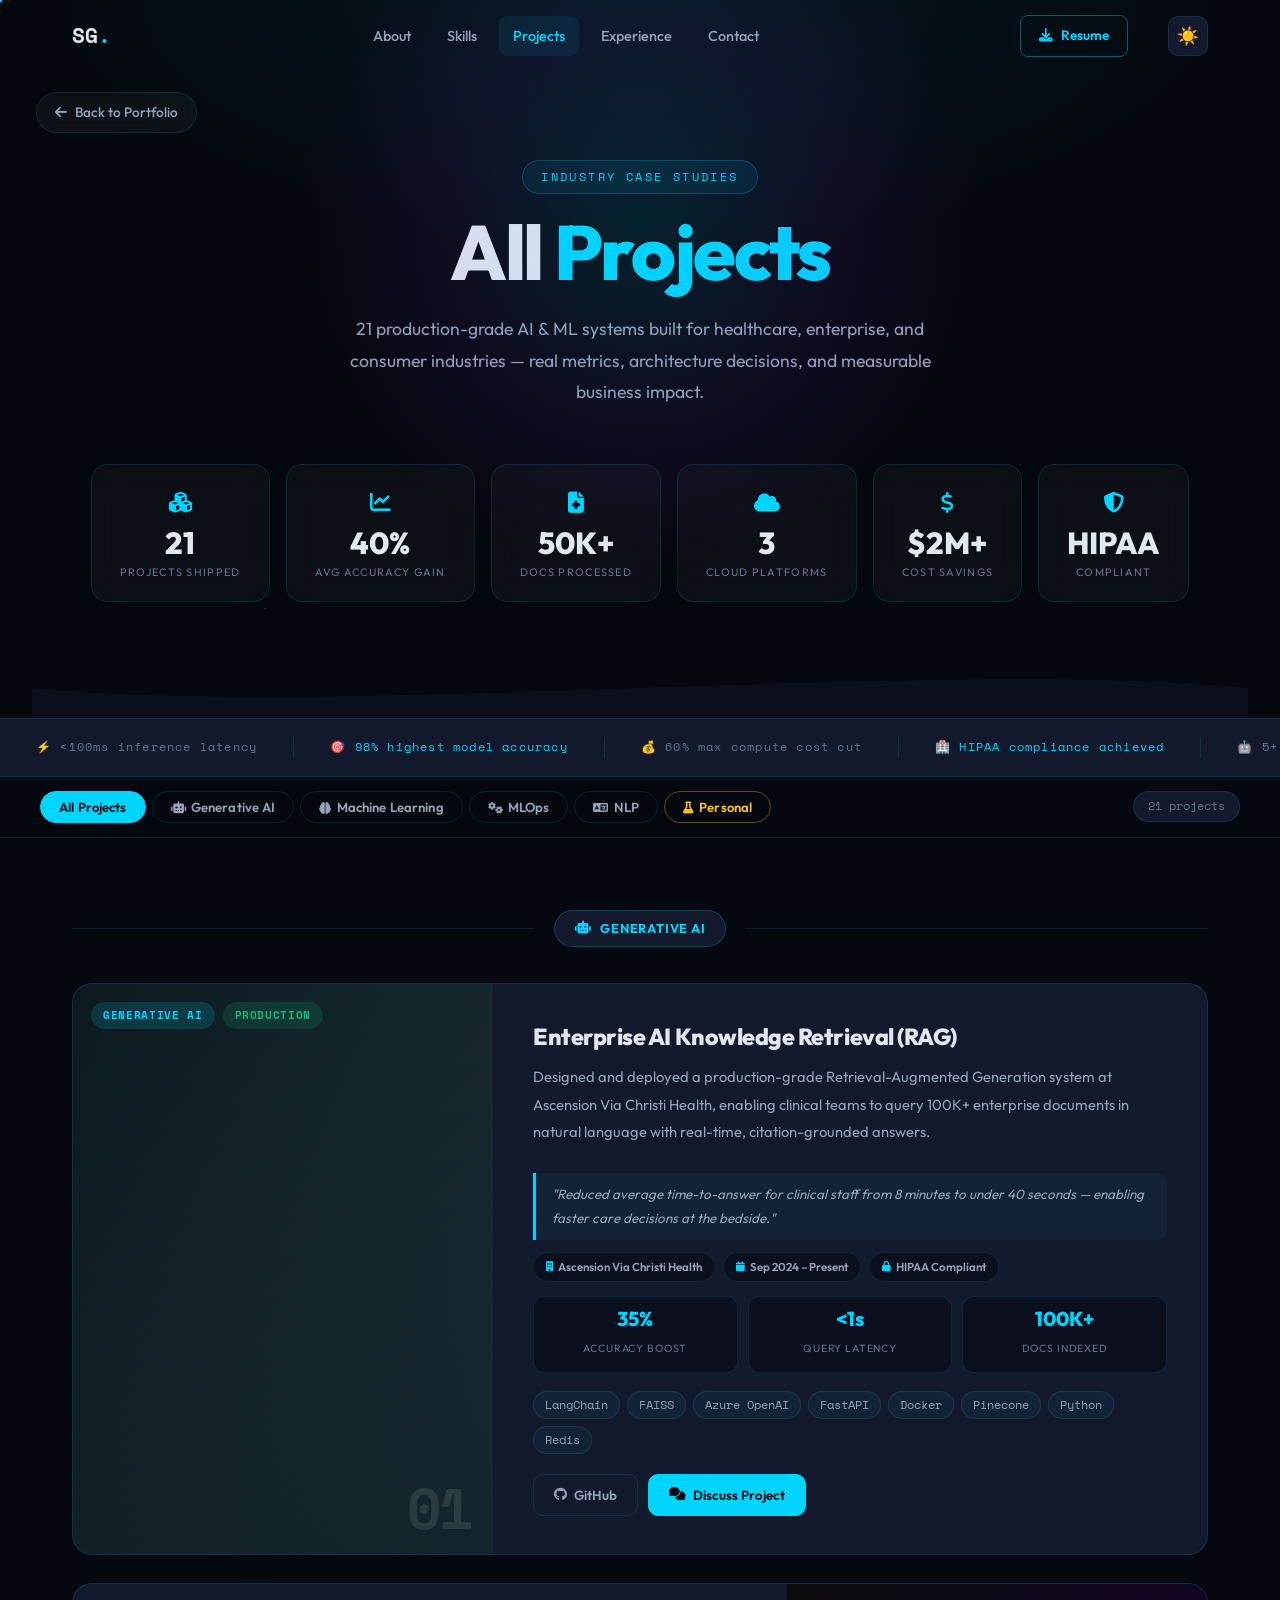
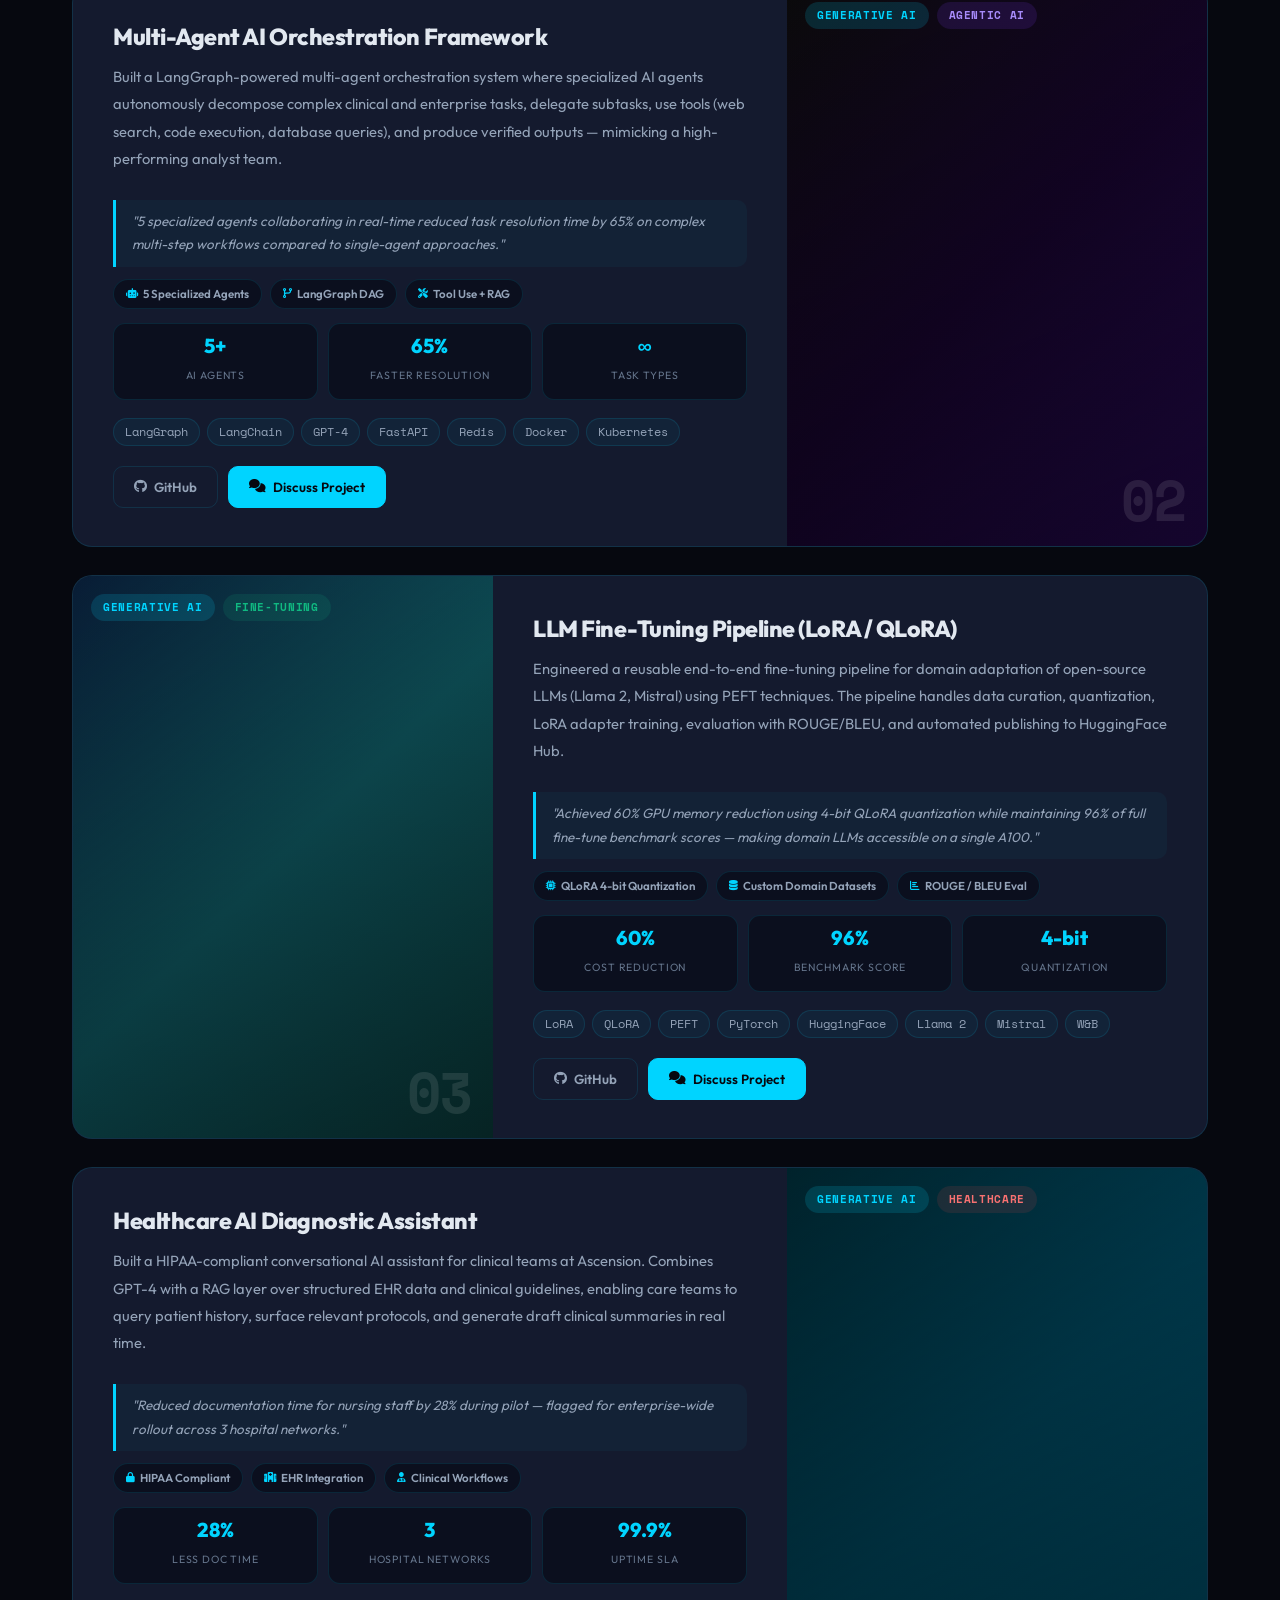
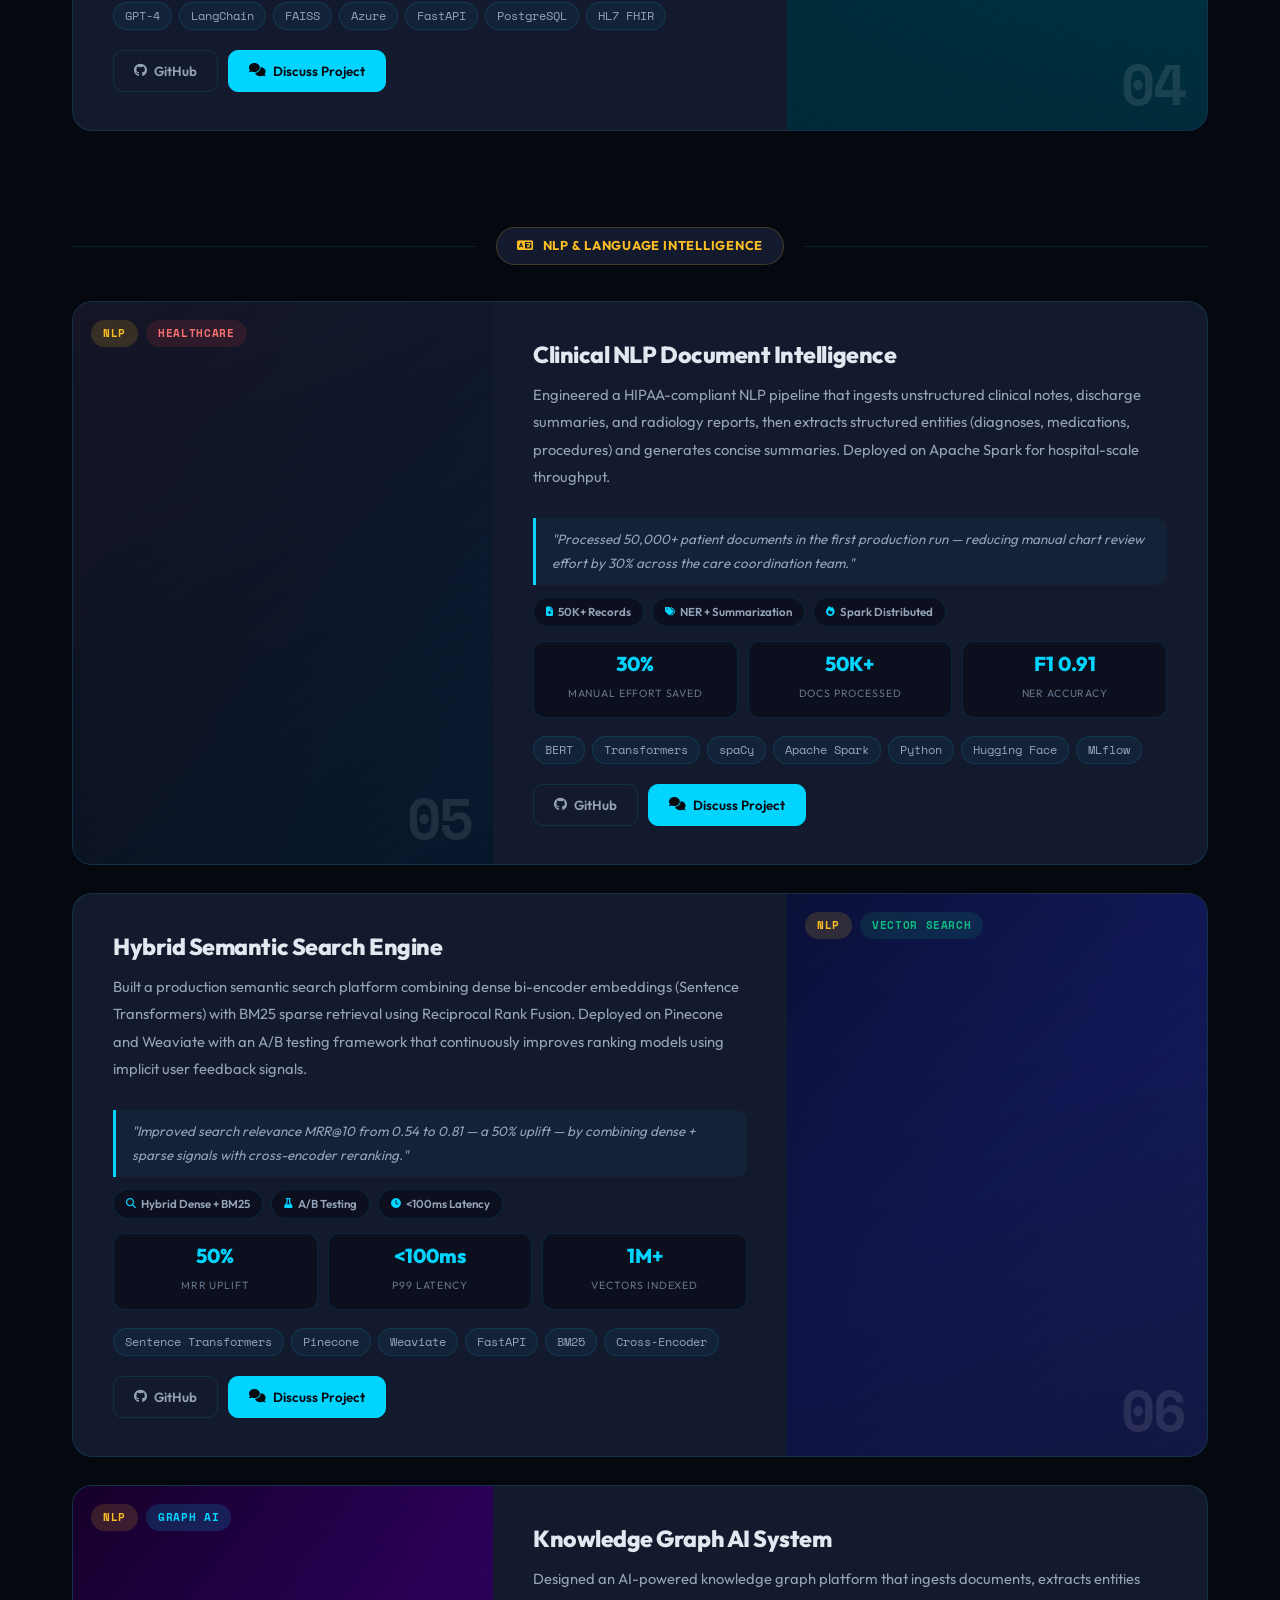
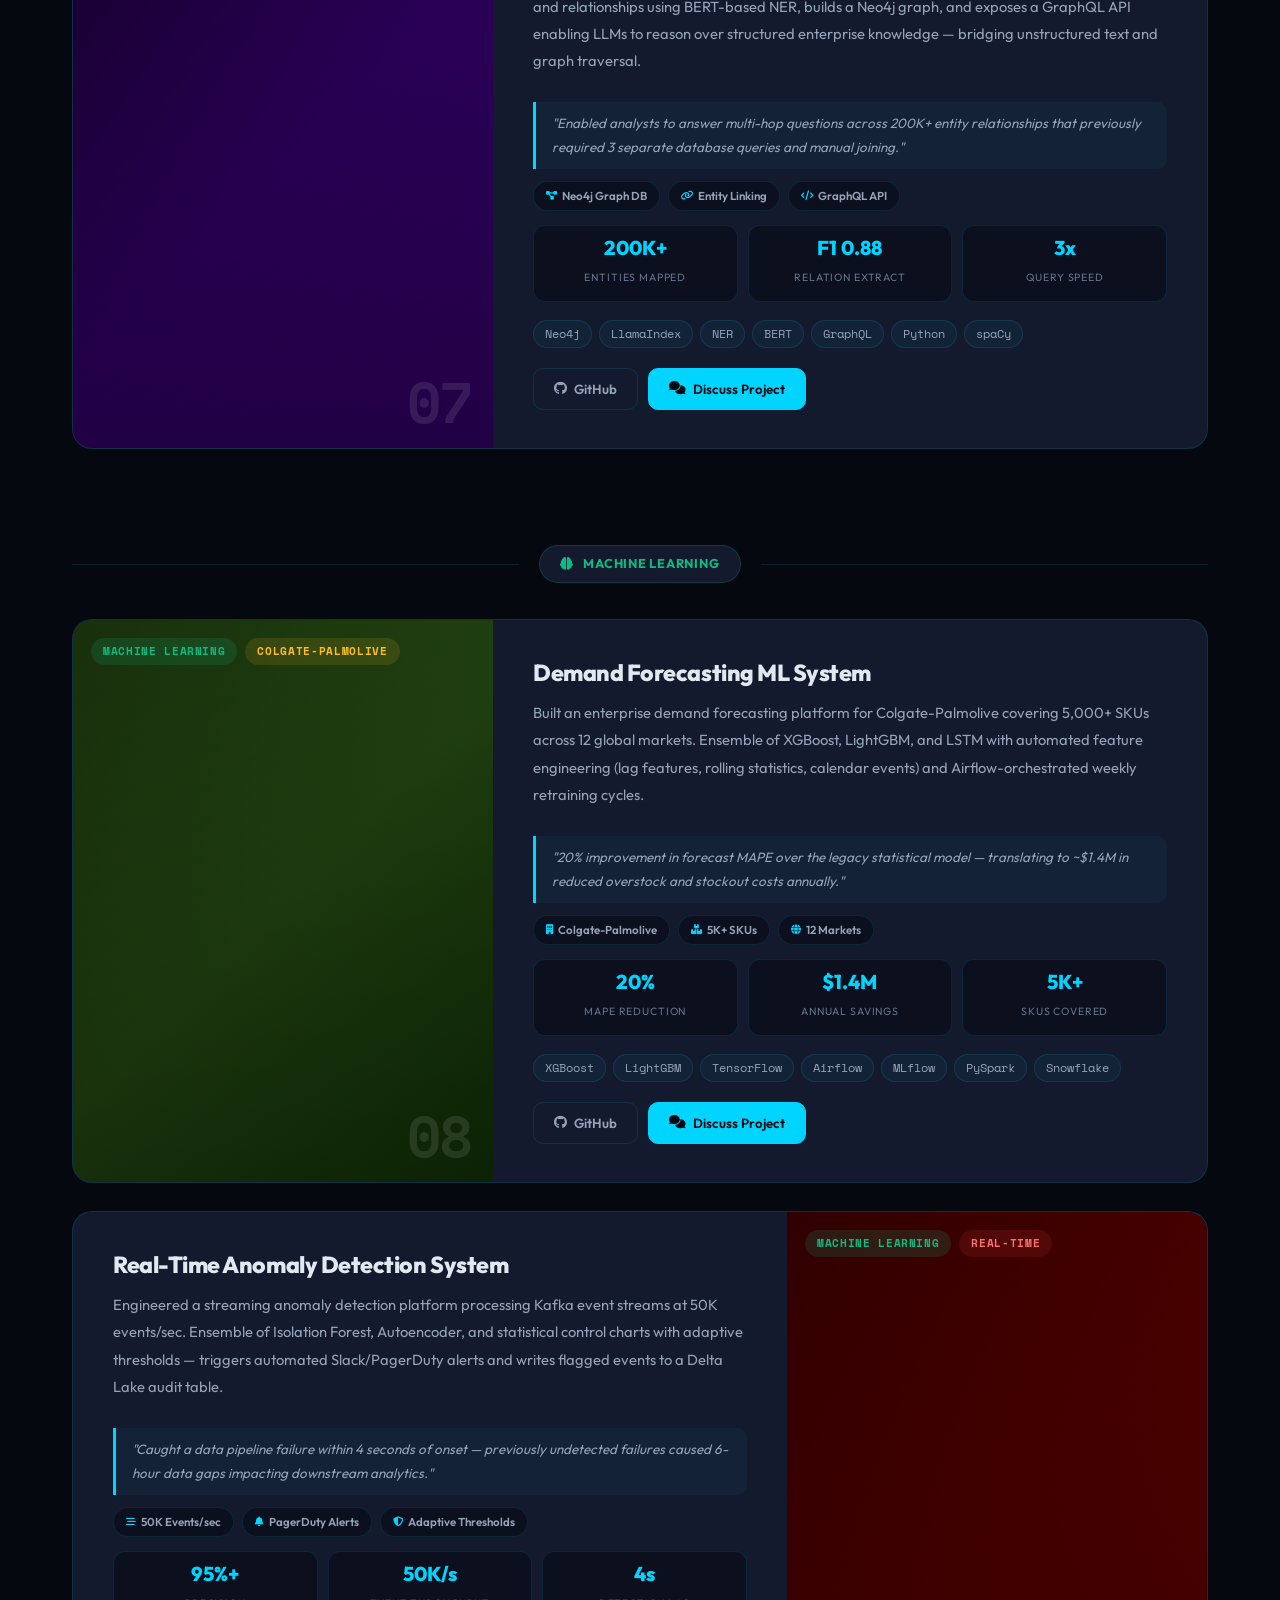
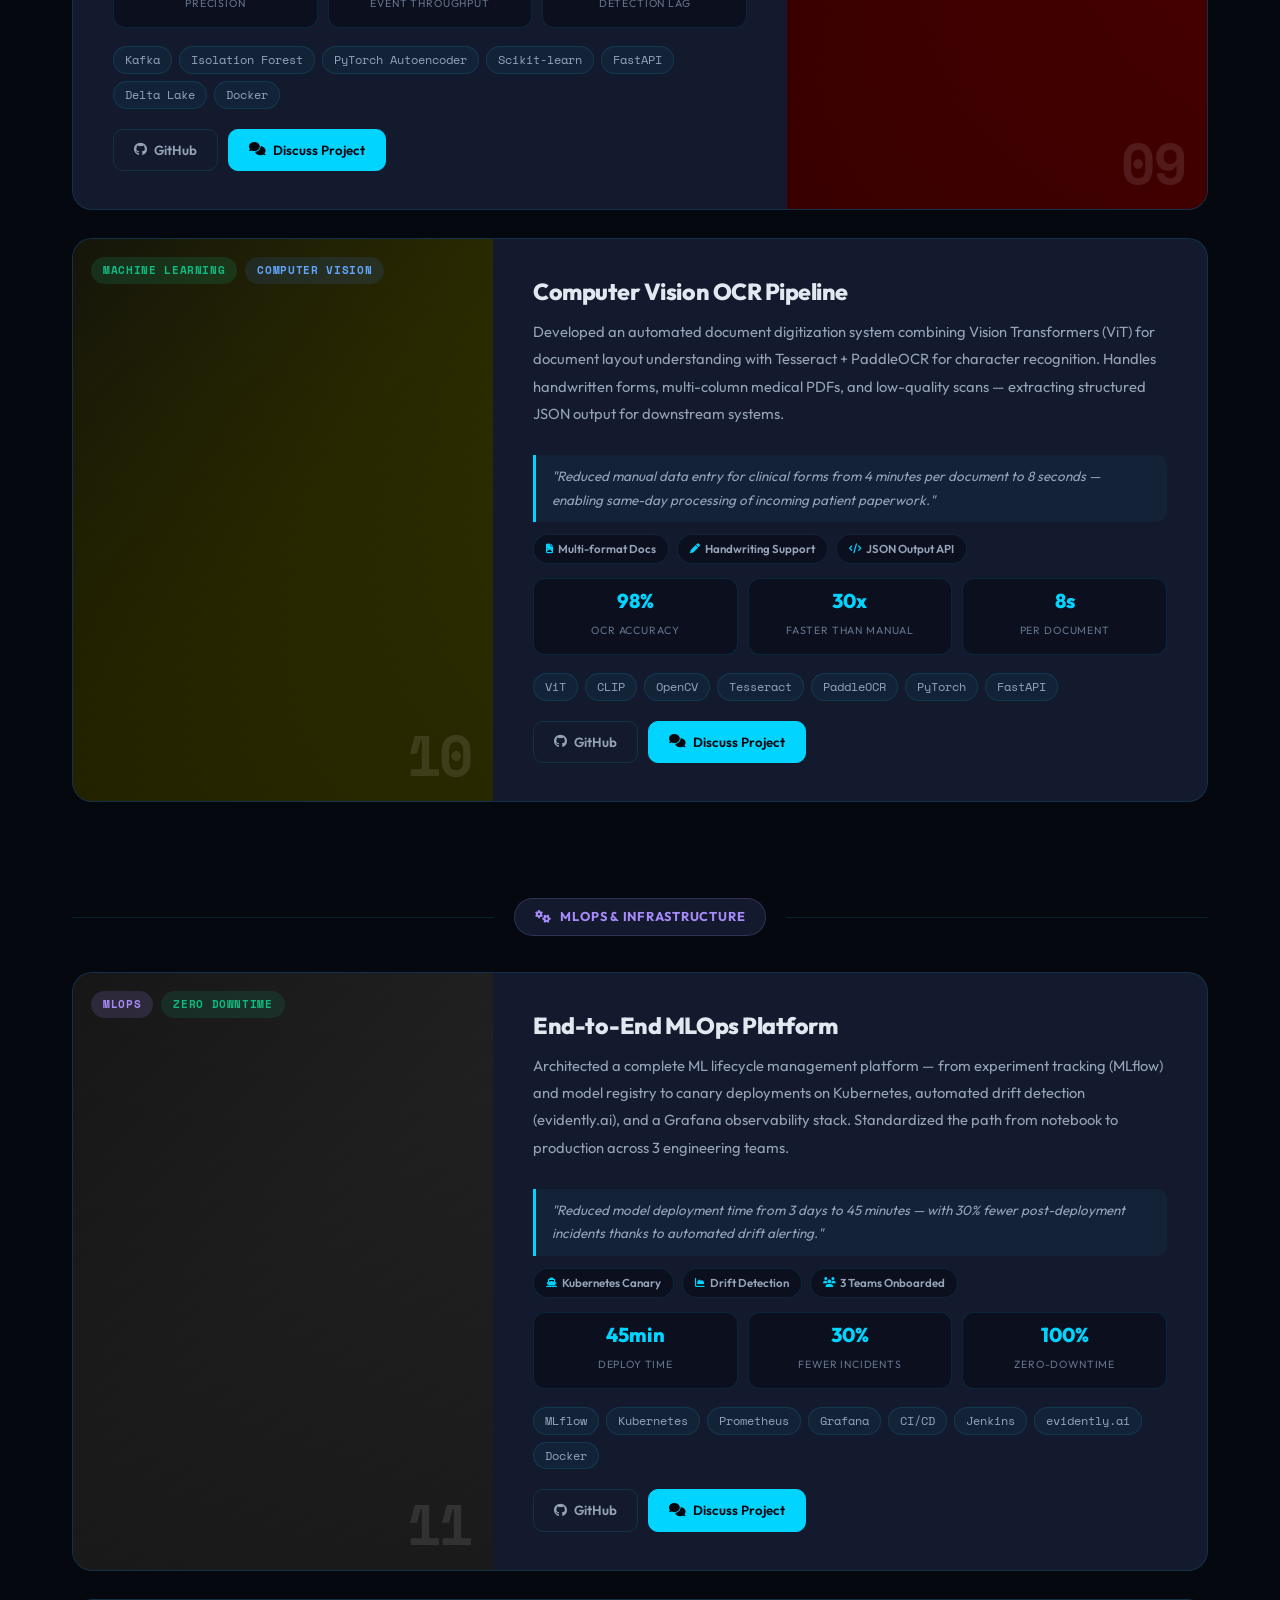
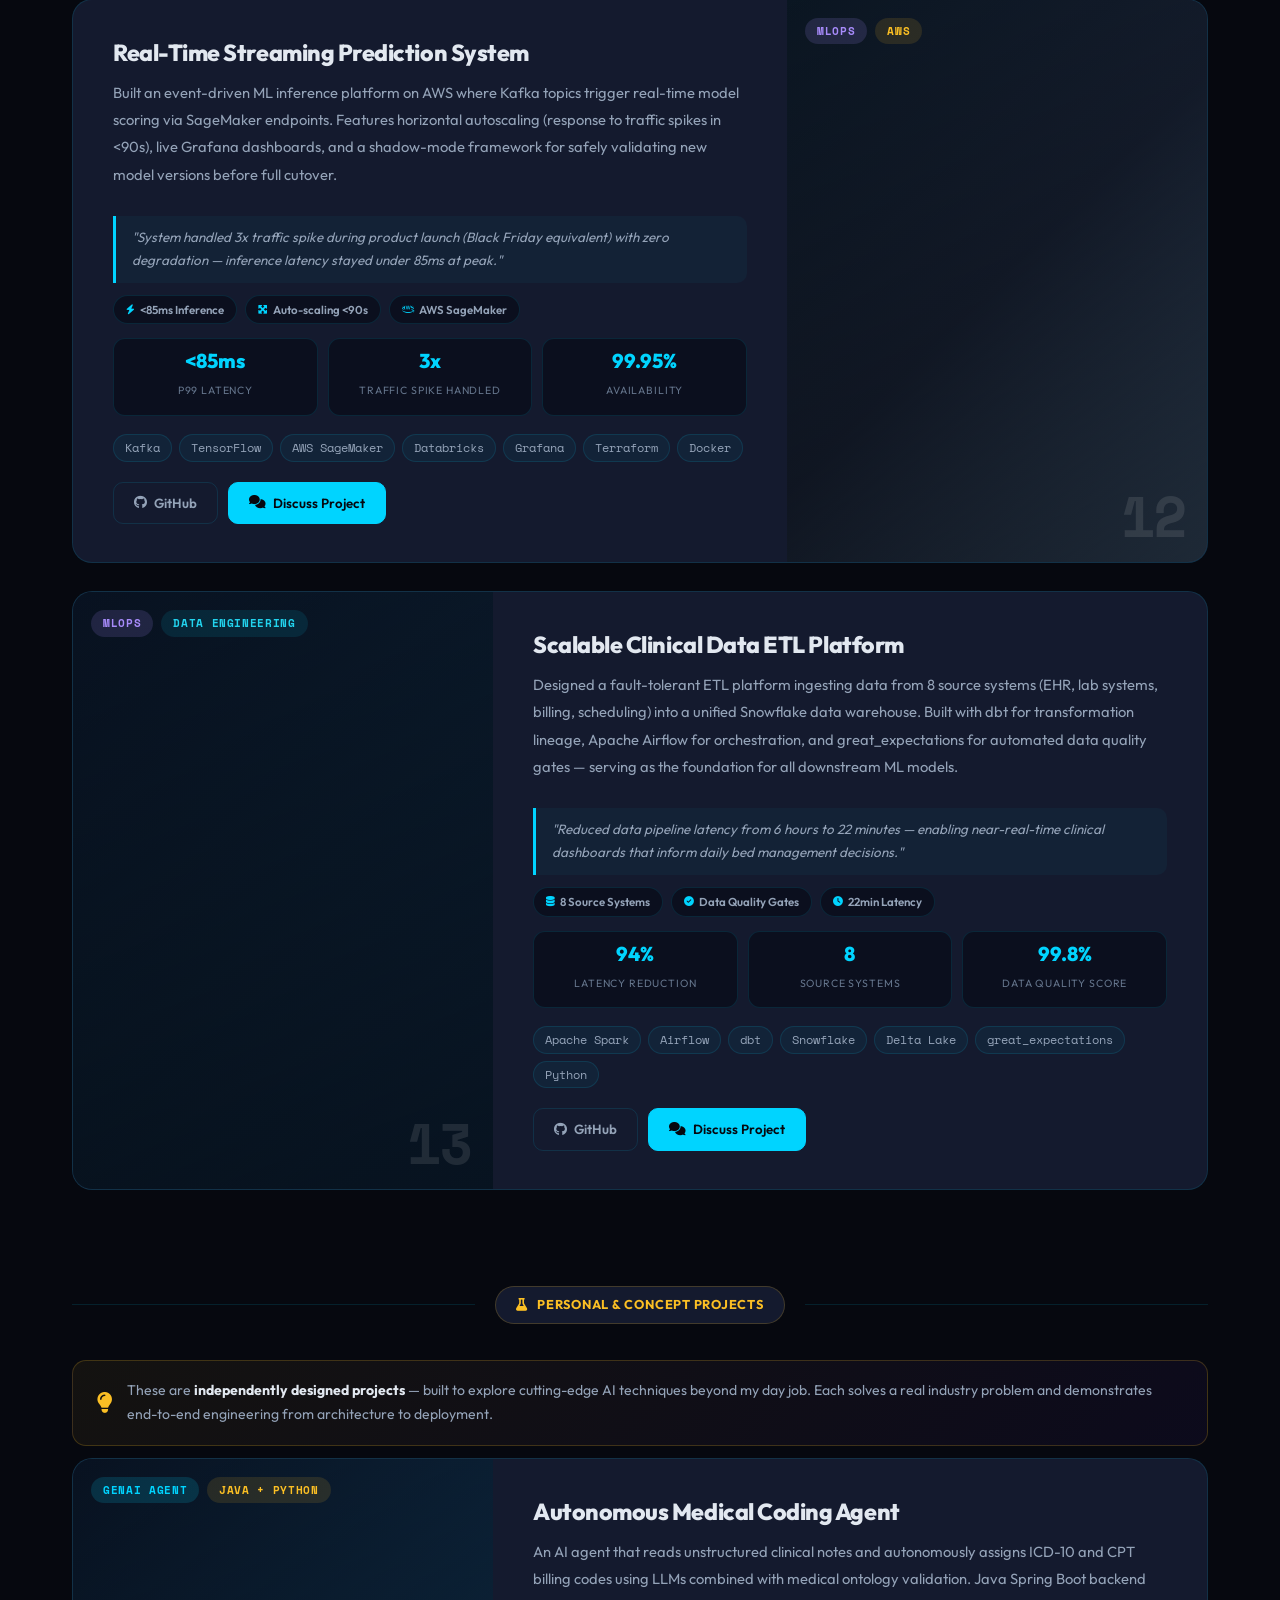
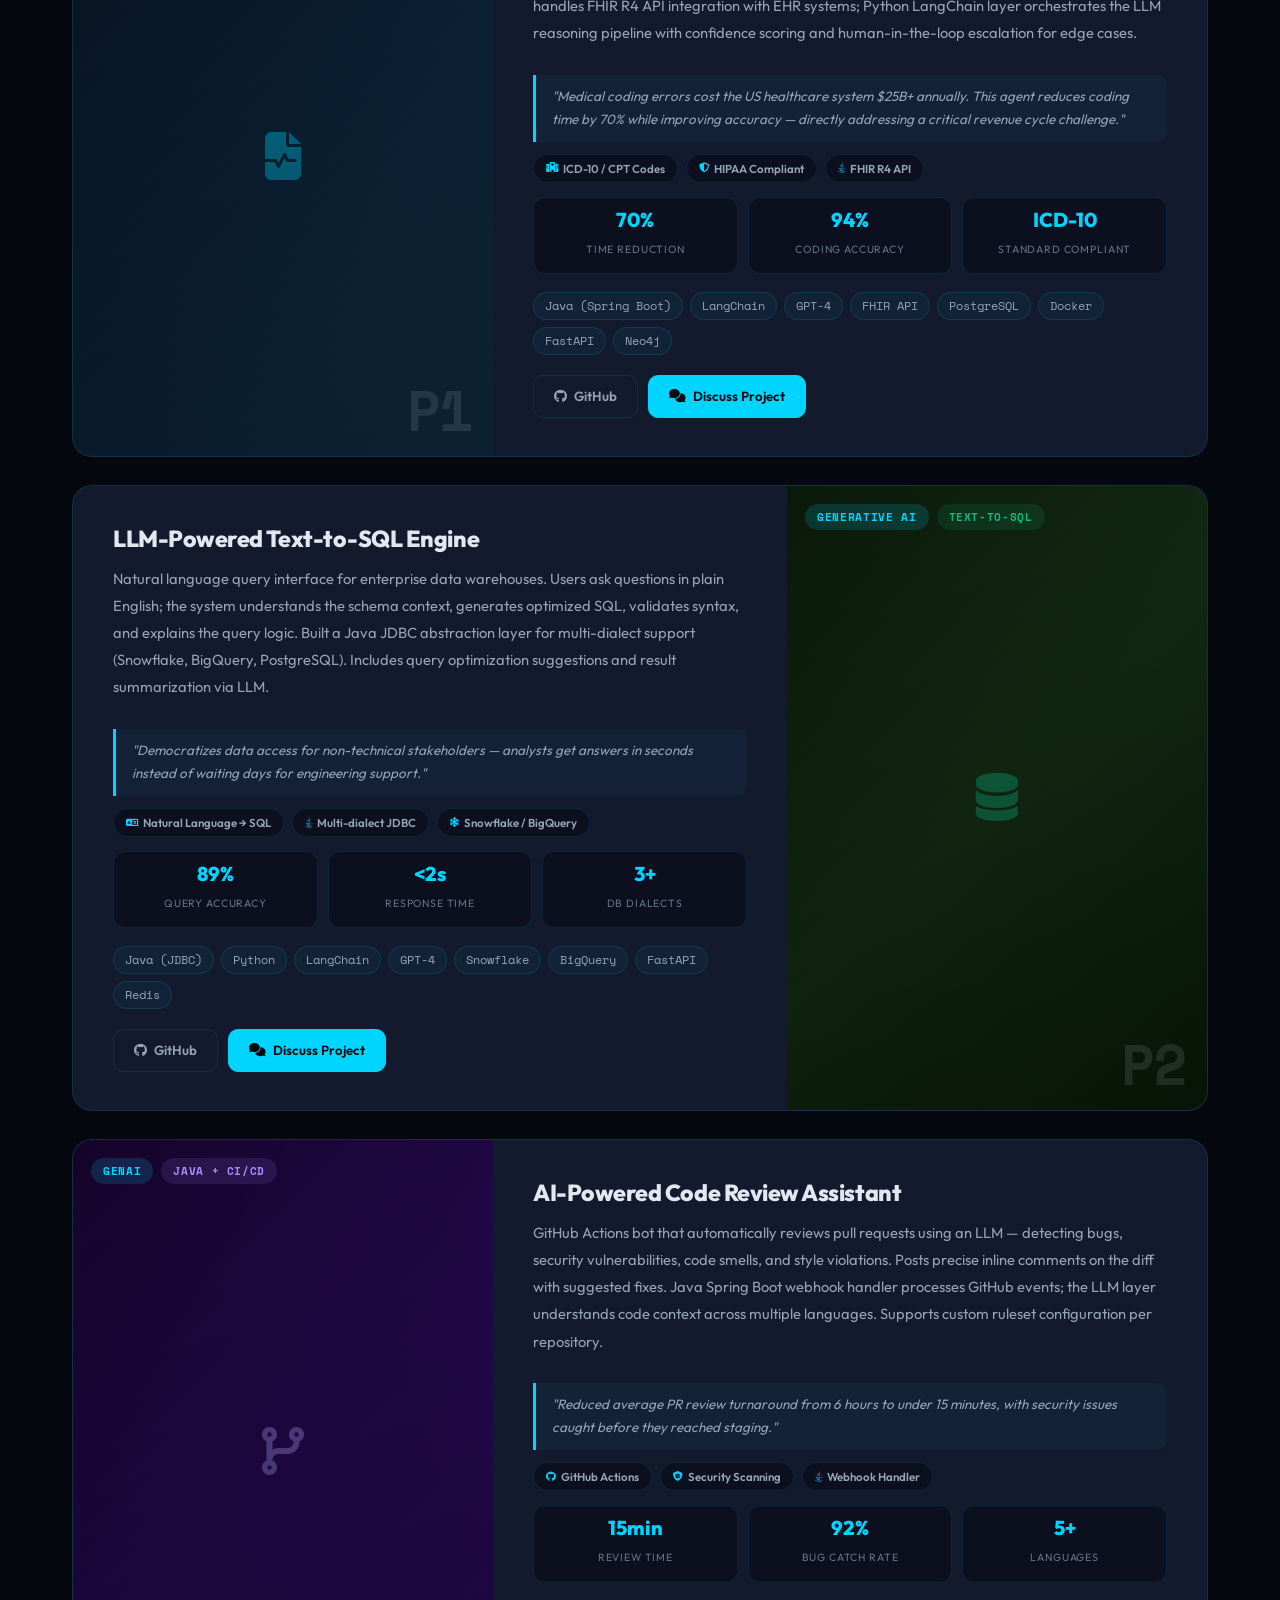
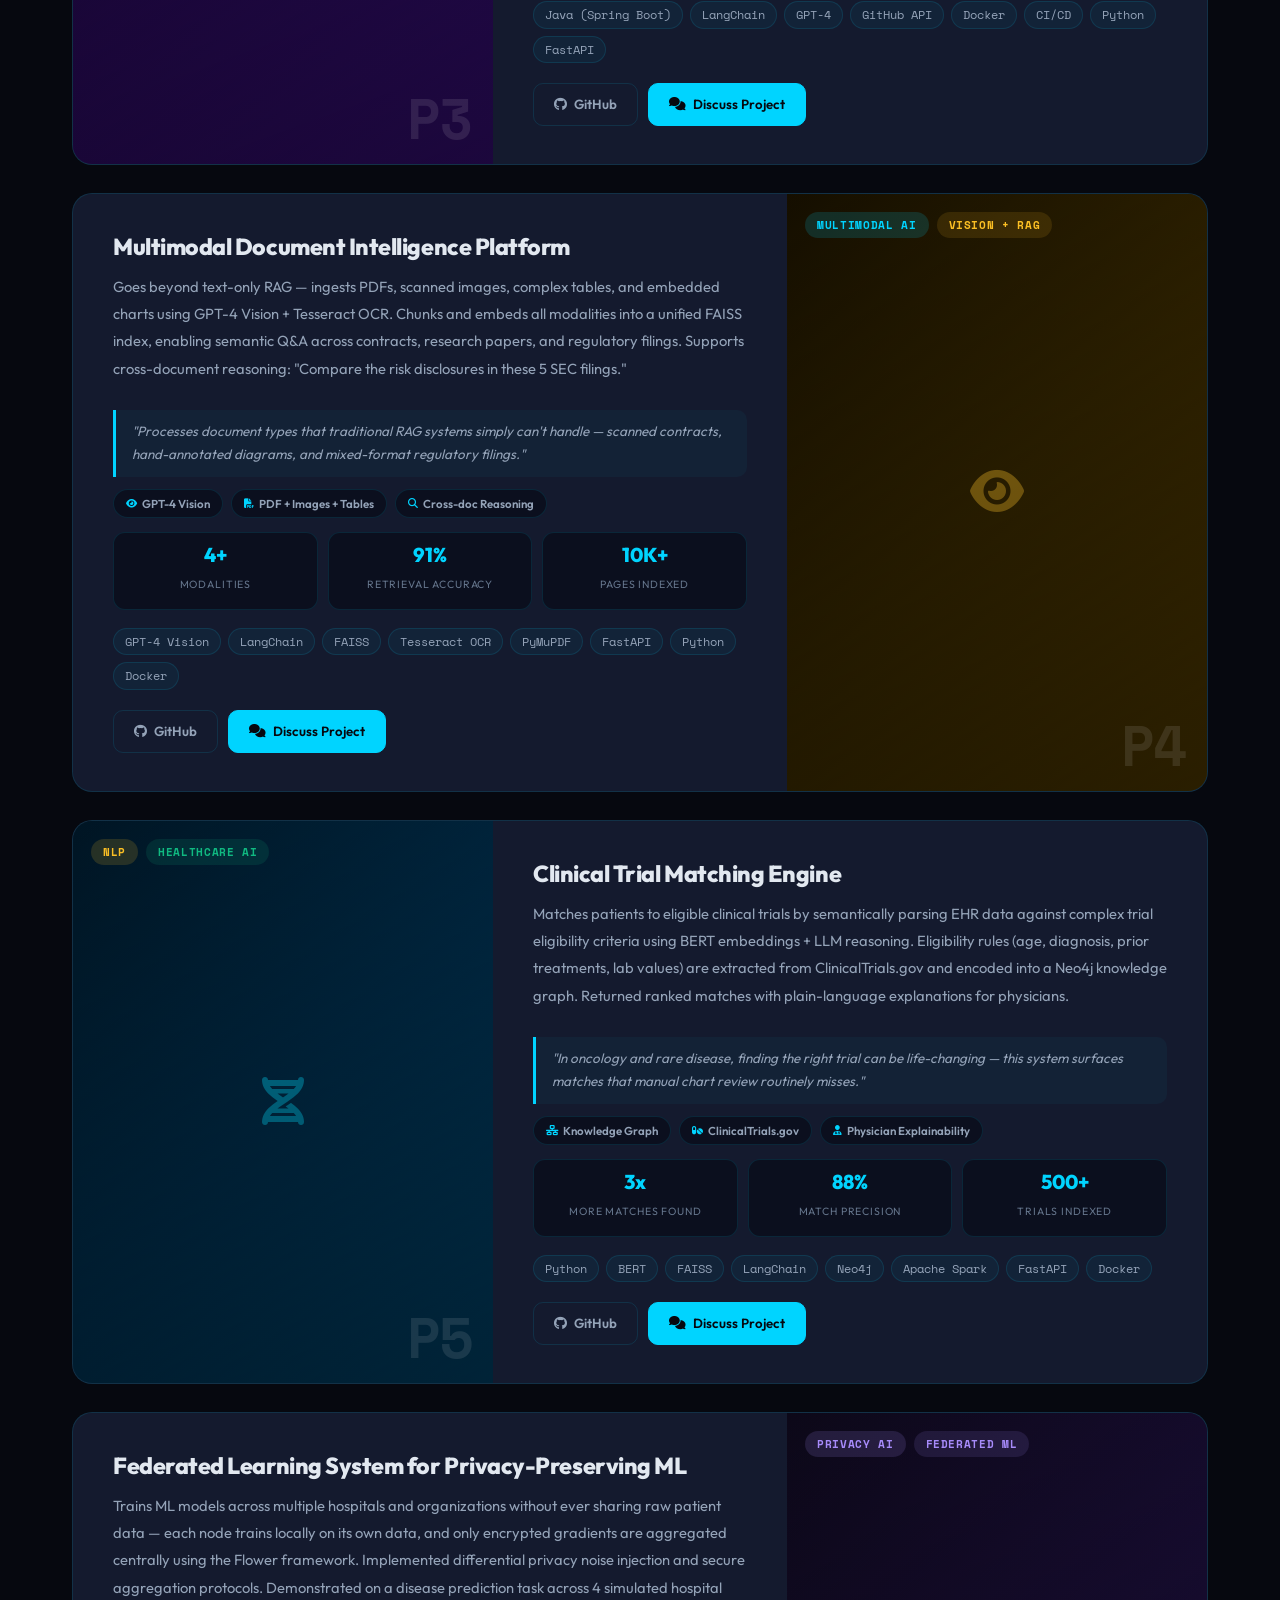
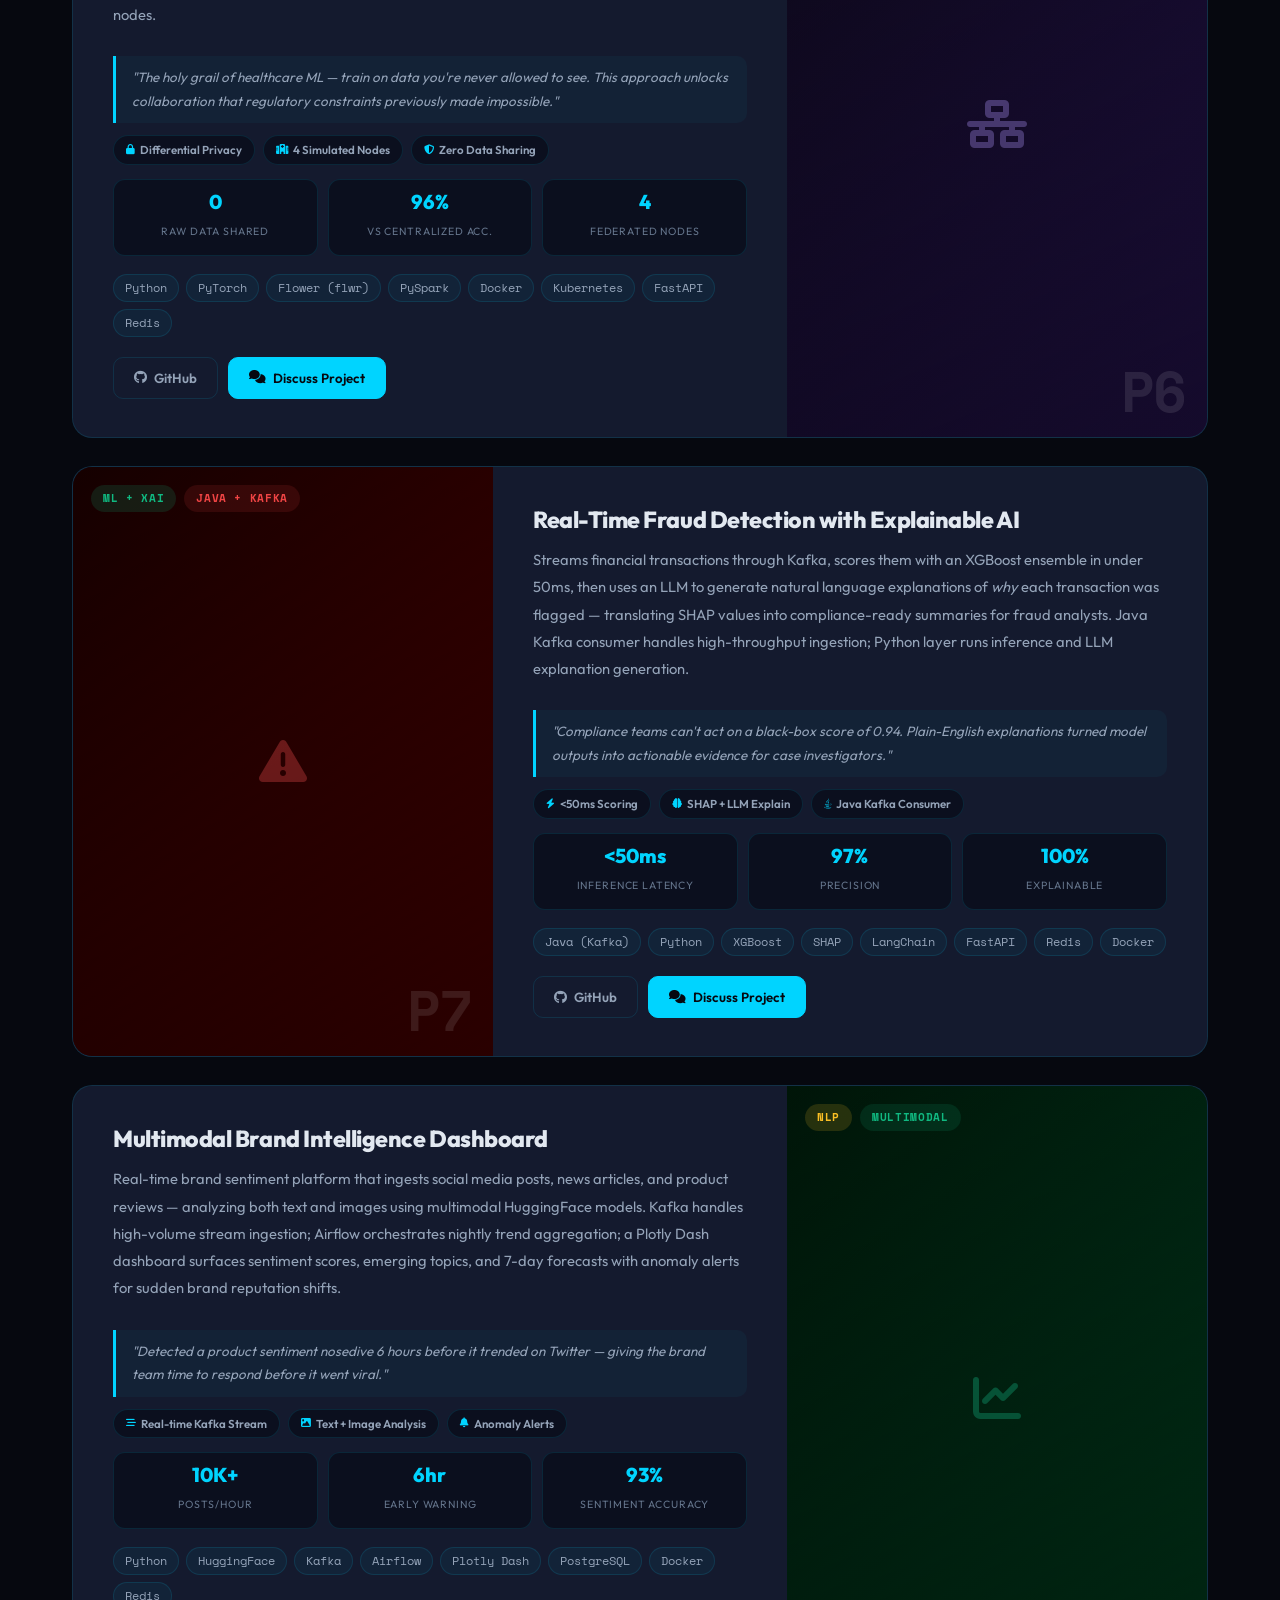
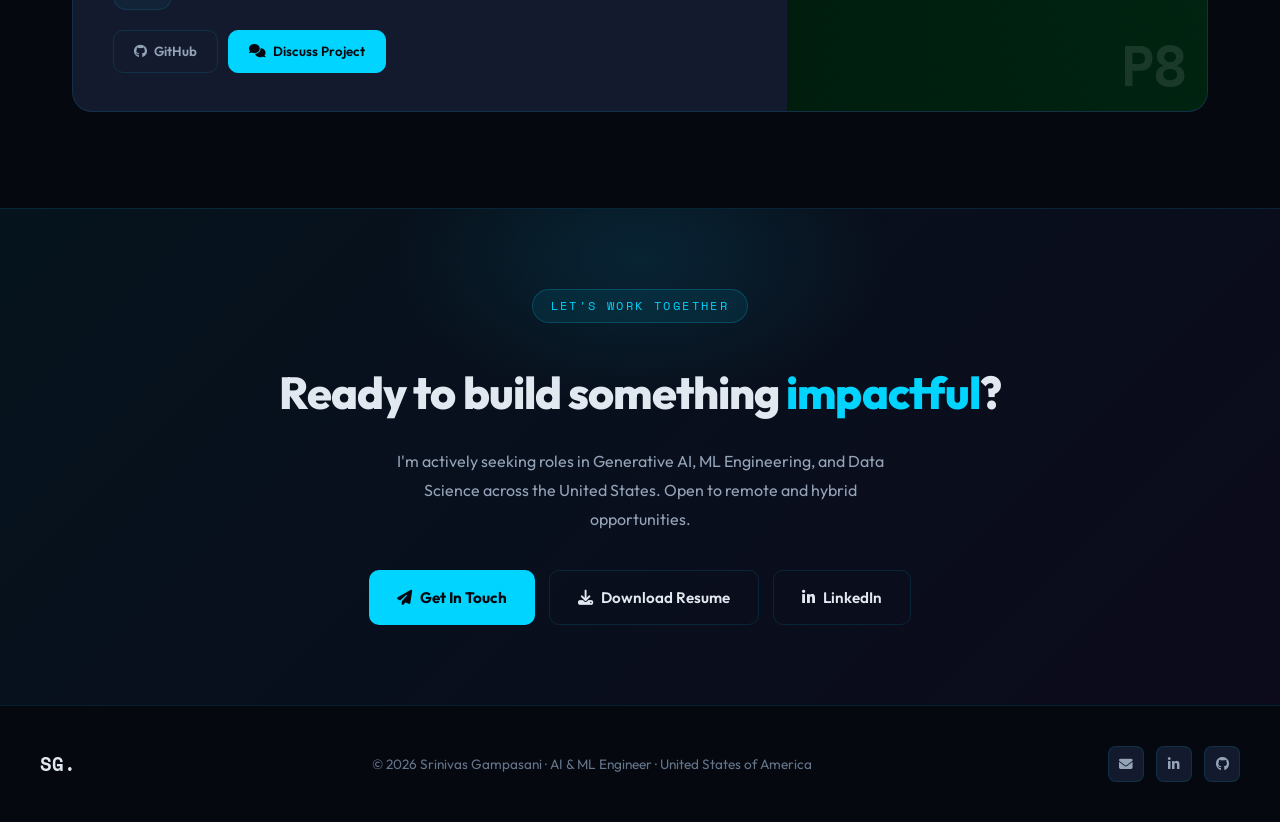
==== commit 44274658: "Update projects.html" ====
--- a/projects.html
+++ b/projects.html
@@ -8,294 +8,309 @@
   <link rel="stylesheet" href="https://cdnjs.cloudflare.com/ajax/libs/font-awesome/6.5.0/css/all.min.css">
   <link href="https://fonts.googleapis.com/css2?family=Space+Mono:wght@400;700&family=Outfit:wght@300;400;500;600;700;800&display=swap" rel="stylesheet">
   <style>
-    /* ===== REDESIGNED PROJECTS PAGE ===== */
-
-    /* ── Hero ── */
-    .proj-hero {
-      position: relative;
-      padding: 140px 32px 80px;
+    /* ════ PROJECTS PAGE REDESIGN ════ */
+
+    /* Back nav */
+    .back-nav {
+      display: inline-flex; align-items: center; gap: 8px;
+      color: var(--text2); text-decoration: none; font-size: 0.85rem; font-weight: 500;
+      padding: 8px 18px; border-radius: 100px; border: 1px solid var(--border);
+      background: rgba(255,255,255,0.04); backdrop-filter: blur(8px);
+      transition: all 0.25s;
+    }
+    .back-nav:hover { color: var(--accent); border-color: var(--accent); background: rgba(0,212,255,0.06); transform: translateX(-3px); }
+    [data-theme="light"] .back-nav:hover { background: rgba(0,119,182,0.06); }
+    .back-nav-wrap { position: absolute; top: 92px; left: 36px; z-index: 10; }
+    @media(max-width:600px){ .back-nav-wrap { left: 20px; top: 84px; } }
+
+    /* ── NEW HERO ── */
+    .projects-page-hero {
+      position: relative; z-index: 1;
+      padding: 160px 32px 0;
       text-align: center;
       overflow: hidden;
     }
-    .proj-hero::before {
-      content: '';
+    .hero-glow-ring {
       position: absolute;
-      inset: 0;
-      background: radial-gradient(ellipse 70% 60% at 50% 0%, rgba(0,212,255,0.10) 0%, transparent 70%);
+      top: -120px; left: 50%; transform: translateX(-50%);
+      width: 700px; height: 700px;
+      background: radial-gradient(ellipse, rgba(0,212,255,0.12) 0%, rgba(124,58,237,0.08) 40%, transparent 70%);
       pointer-events: none;
-    }
-    .proj-hero-eyebrow {
-      display: inline-flex; align-items: center; gap: 8px;
-      font-family: 'Space Mono', monospace; font-size: 0.72rem; letter-spacing: 0.22em;
-      text-transform: uppercase; color: var(--accent);
-      border: 1px solid rgba(0,212,255,0.25); border-radius: 100px;
-      padding: 6px 18px; margin-bottom: 28px;
-    }
-    .proj-hero h1 {
-      font-size: clamp(2.6rem, 6vw, 5rem); font-weight: 800;
-      letter-spacing: -0.03em; line-height: 1.05; margin-bottom: 20px;
-    }
-    .proj-hero p {
-      max-width: 640px; margin: 0 auto 48px;
-      font-size: 1.05rem; color: var(--text2); line-height: 1.8;
-    }
-
-    /* ── Stat strip ── */
-    .stats-strip {
-      display: flex; justify-content: center; flex-wrap: wrap; gap: 0;
-      border-top: 1px solid var(--border); border-bottom: 1px solid var(--border);
-      background: var(--surface); margin-bottom: 0;
-    }
-    .stat-pill {
-      padding: 22px 36px; text-align: center;
-      border-right: 1px solid var(--border);
-      flex: 1; min-width: 130px;
-    }
-    .stat-pill:last-child { border-right: none; }
-    .stat-num {
-      display: block; font-size: 1.9rem; font-weight: 800;
-      color: var(--accent); line-height: 1; margin-bottom: 5px;
-    }
-    .stat-lbl {
-      display: block; font-size: 0.68rem; text-transform: uppercase;
-      letter-spacing: 0.14em; color: var(--text3);
-    }
-
-    /* ── Filter bar ── */
-    .filter-wrap {
-      position: sticky; top: 70px; z-index: 50;
-      background: var(--bg); border-bottom: 1px solid var(--border);
-      padding: 14px 32px; display: flex; align-items: center;
-      justify-content: space-between; gap: 12px; flex-wrap: wrap;
-      backdrop-filter: blur(12px);
-    }
-    .filter-group { display: flex; gap: 8px; flex-wrap: wrap; }
-    .fp-btn {
-      font-size: 0.78rem; font-weight: 600; padding: 7px 16px;
-      border-radius: 100px; border: 1px solid var(--border);
-      background: transparent; color: var(--text2); cursor: pointer;
-      transition: all 0.2s; white-space: nowrap;
-    }
-    .fp-btn:hover { color: var(--accent); border-color: rgba(0,212,255,0.4); }
-    .fp-btn.active { background: var(--accent); color: #000; border-color: var(--accent); }
-    .fp-btn.personal-btn { border-color: rgba(251,191,36,0.35); color: #fbbf24; }
-    .fp-btn.personal-btn.active { background: #fbbf24; color: #000; border-color: #fbbf24; }
-    .proj-count-badge {
-      font-family: 'Space Mono', monospace; font-size: 0.72rem;
-      color: var(--text3); white-space: nowrap;
-    }
-
-    /* ── Section heading ── */
-    .proj-section-head {
-      max-width: 1280px; margin: 64px auto 0; padding: 0 32px;
+      animation: glow-pulse 4s ease-in-out infinite;
+    }
+    @keyframes glow-pulse {
+      0%,100% { transform: translateX(-50%) scale(1); opacity: 1; }
+      50% { transform: translateX(-50%) scale(1.08); opacity: 0.7; }
+    }
+    [data-theme="light"] .hero-glow-ring {
+      background: radial-gradient(ellipse, rgba(0,119,182,0.1) 0%, rgba(109,40,217,0.06) 40%, transparent 70%);
+    }
+    .projects-page-hero .section-label { margin-bottom: 18px; display: inline-block; }
+    .projects-page-hero h1 {
+      font-size: clamp(3rem, 6vw, 5rem);
+      font-weight: 800; line-height: 1.05;
+      letter-spacing: -0.03em;
+      margin-bottom: 20px;
+    }
+    .projects-page-hero > p {
+      color: var(--text2); font-size: 1.1rem; max-width: 620px;
+      margin: 0 auto 56px; line-height: 1.8;
+    }
+
+    /* Glassmorphism stat cards row */
+    .hero-stat-cards {
+      display: flex; justify-content: center; gap: 16px;
+      flex-wrap: wrap; margin-bottom: 0;
+    }
+    .hsc {
+      background: rgba(255,255,255,0.03);
+      border: 1px solid var(--border);
+      backdrop-filter: blur(16px);
+      border-radius: 16px;
+      padding: 20px 28px;
+      min-width: 130px;
+      text-align: center;
+      transition: transform 0.3s, border-color 0.3s, box-shadow 0.3s;
+      position: relative; overflow: hidden;
+    }
+    .hsc::before {
+      content:''; position:absolute; inset:0;
+      background: linear-gradient(135deg, rgba(0,212,255,0.05), transparent);
+      opacity: 0; transition: opacity 0.3s;
+    }
+    .hsc:hover { transform: translateY(-6px); border-color: rgba(0,212,255,0.3); box-shadow: 0 16px 40px rgba(0,212,255,0.1); }
+    .hsc:hover::before { opacity: 1; }
+    [data-theme="light"] .hsc { background: rgba(255,255,255,0.7); }
+    [data-theme="light"] .hsc:hover { box-shadow: 0 16px 40px rgba(0,119,182,0.12); border-color: rgba(0,119,182,0.35); }
+    .hsc-icon { font-size: 1.3rem; margin-bottom: 8px; color: var(--accent); }
+    .hsc-num { font-size: 1.9rem; font-weight: 800; color: var(--text); line-height: 1; display: block; }
+    .hsc-lbl { font-size: 0.68rem; color: var(--text3); text-transform: uppercase; letter-spacing: 0.12em; margin-top: 4px; display: block; }
+
+    /* Wave divider */
+    .wave-divider {
+      width: 100%; overflow: hidden; line-height: 0;
+      margin-top: 56px; position: relative; z-index: 1;
+    }
+    .wave-divider svg { display: block; width: 100%; }
+
+    /* ── FILTER BAR REDESIGN ── */
+    .projects-filter-section {
+      position: sticky; top: 72px; z-index: 50;
+      background: var(--bg);
+      border-bottom: 1px solid var(--border);
+      padding: 0 32px;
+      backdrop-filter: blur(16px);
+    }
+    [data-theme="light"] .projects-filter-section { background: rgba(240,244,255,0.95); }
+    .projects-filter-inner {
+      max-width: 1200px; margin: 0 auto;
+      display: flex; align-items: center; justify-content: space-between;
+      gap: 12px; flex-wrap: wrap; padding: 14px 0;
+    }
+    .filter-bar { display: flex; gap: 6px; flex-wrap: wrap; }
+    .filter-btn {
+      font-family: 'Outfit', sans-serif;
+      font-size: 0.82rem; font-weight: 600;
+      padding: 7px 18px; border-radius: 100px;
+      border: 1px solid var(--border);
+      background: transparent; color: var(--text2);
+      cursor: pointer; transition: all 0.22s;
+      letter-spacing: 0.01em;
+    }
+    .filter-btn:hover { border-color: var(--accent); color: var(--accent); background: rgba(0,212,255,0.06); }
+    .filter-btn.active { background: var(--accent); color: #06080f; border-color: var(--accent); }
+    [data-theme="light"] .filter-btn.active { color: #fff; }
+    .filter-count-badge {
+      background: var(--surface); border: 1px solid var(--border);
+      border-radius: 100px; padding: 4px 14px;
+      font-size: 0.75rem; color: var(--text3);
+      font-family: 'Space Mono', monospace;
+      white-space: nowrap;
+    }
+
+    /* ── SECTION DIVIDERS ── */
+    .category-divider {
       display: flex; align-items: center; gap: 20px;
-    }
-    .proj-section-head-line { flex: 1; height: 1px; background: var(--border); }
-    .proj-section-head-label {
-      display: flex; align-items: center; gap: 10px;
-      font-family: 'Space Mono', monospace; font-size: 0.72rem;
-      letter-spacing: 0.2em; text-transform: uppercase; color: var(--text3);
+      max-width: 1200px; margin: 72px auto 36px; padding: 0 32px;
+    }
+    .category-divider-line { flex: 1; height: 1px; background: var(--border); }
+    .category-divider-pill {
+      display: inline-flex; align-items: center; gap: 9px;
+      font-family: 'Outfit', sans-serif; font-size: 0.8rem; font-weight: 700;
+      letter-spacing: 0.06em; text-transform: uppercase;
+      padding: 7px 20px; border-radius: 100px;
+      border: 1px solid var(--border);
+      background: var(--surface);
       white-space: nowrap;
     }
-
-    /* ── Bento grid ── */
-    .bento-grid {
-      max-width: 1280px; margin: 32px auto; padding: 0 32px;
-      display: grid;
-      grid-template-columns: repeat(3, 1fr);
-      gap: 20px;
-    }
-    @media(max-width: 1024px) { .bento-grid { grid-template-columns: repeat(2, 1fr); } }
-    @media(max-width: 640px) { .bento-grid { grid-template-columns: 1fr; } }
-
-    /* ── Project card ── */
-    .pc {
+    @media(max-width:600px){ .category-divider { padding: 0 20px; margin: 48px auto 24px; } }
+
+    /* ── PROJECT CARDS REDESIGN ── */
+    .projects-full-grid { display: flex; flex-direction: column; gap: 28px; max-width: 1200px; margin: 0 auto; padding: 0 32px 24px; }
+
+    .full-project-card {
       background: var(--surface);
       border: 1px solid var(--border);
       border-radius: 20px;
       overflow: hidden;
-      transition: transform 0.3s cubic-bezier(.22,.68,0,1.2), border-color 0.3s, box-shadow 0.3s;
+      display: grid;
+      grid-template-columns: 420px 1fr;
+      transition: transform 0.35s cubic-bezier(.2,.8,.2,1), box-shadow 0.35s, border-color 0.35s;
       position: relative;
-      display: flex; flex-direction: column;
-      opacity: 0; transform: translateY(24px);
-    }
-    .pc.visible { opacity: 1; transform: translateY(0); }
-    .pc:hover {
-      transform: translateY(-6px);
-      border-color: rgba(0,212,255,0.35);
-      box-shadow: 0 20px 60px rgba(0,0,0,0.35), 0 0 0 1px rgba(0,212,255,0.12);
-    }
-
-    /* Featured (wide) card */
-    .pc.featured {
-      grid-column: span 2;
-      flex-direction: row;
-    }
-    @media(max-width: 1024px) { .pc.featured { grid-column: span 2; } }
-    @media(max-width: 640px) { .pc.featured { grid-column: span 1; flex-direction: column; } }
-
-    /* ── Card image panel ── */
-    .pc-img {
-      position: relative; overflow: hidden;
-      flex-shrink: 0;
-    }
-    .pc:not(.featured) .pc-img { height: 200px; }
-    .pc.featured .pc-img { width: 42%; min-height: 320px; }
-    @media(max-width: 640px) { .pc.featured .pc-img { width: 100%; min-height: 200px; } }
-
-    .pc-img img {
-      width: 100%; height: 100%; object-fit: cover;
-      transition: transform 0.6s ease;
-    }
-    .pc:hover .pc-img img { transform: scale(1.06); }
-
-    .pc-img-overlay {
+    }
+    .full-project-card::after {
+      content: ''; position: absolute; inset: 0; border-radius: 20px;
+      background: linear-gradient(135deg, rgba(0,212,255,0.03), transparent 60%);
+      opacity: 0; transition: opacity 0.35s; pointer-events: none;
+    }
+    .full-project-card:hover { transform: translateY(-5px); box-shadow: 0 28px 72px rgba(0,0,0,0.45); border-color: rgba(0,212,255,0.22); }
+    .full-project-card:hover::after { opacity: 1; }
+    [data-theme="light"] .full-project-card:hover { box-shadow: 0 28px 72px rgba(0,0,0,0.1); border-color: rgba(0,119,182,0.28); }
+    .full-project-card.reverse { grid-template-columns: 1fr 420px; }
+    .full-project-card.reverse .full-project-img { order: 2; }
+    .full-project-card.reverse .full-project-body { order: 1; }
+
+    @media(max-width:960px){
+      .full-project-card, .full-project-card.reverse { grid-template-columns: 1fr; }
+      .full-project-card.reverse .full-project-img, .full-project-card.reverse .full-project-body { order: unset; }
+      .projects-full-grid { padding: 0 20px 24px; }
+    }
+
+    .full-project-img { position: relative; overflow: hidden; min-height: 320px; }
+    .full-project-img img { width: 100%; height: 100%; object-fit: cover; transition: transform 0.6s cubic-bezier(.2,.8,.2,1); }
+    .full-project-card:hover .full-project-img img { transform: scale(1.05); }
+    .full-project-img-overlay {
       position: absolute; inset: 0;
-      background: linear-gradient(to bottom, transparent 30%, rgba(0,0,0,0.6) 100%);
-    }
-    .pc-img-gradient {
-      position: absolute; inset: 0;
-    }
-
-    .pc-number {
-      position: absolute; top: 16px; right: 16px;
-      font-family: 'Space Mono', monospace; font-size: 2rem; font-weight: 700;
-      color: rgba(255,255,255,0.12); line-height: 1; pointer-events: none;
-      user-select: none;
-    }
-
-    .pc-tags {
-      position: absolute; bottom: 14px; left: 14px;
-      display: flex; gap: 6px; flex-wrap: wrap;
-    }
-    .pc-tag {
-      font-size: 0.67rem; font-weight: 700; padding: 3px 10px;
-      border-radius: 100px; letter-spacing: 0.06em; text-transform: uppercase;
-    }
-    .pc-tag.genai { background: rgba(0,212,255,0.15); color: #00d4ff; border: 1px solid rgba(0,212,255,0.25); }
-    .pc-tag.nlp { background: rgba(251,191,36,0.15); color: #fbbf24; border: 1px solid rgba(251,191,36,0.25); }
-    .pc-tag.ml { background: rgba(16,185,129,0.15); color: #10b981; border: 1px solid rgba(16,185,129,0.25); }
-    .pc-tag.mlops { background: rgba(167,139,250,0.15); color: #a78bfa; border: 1px solid rgba(167,139,250,0.25); }
-    .pc-tag.personal { background: rgba(251,191,36,0.12); color: #fbbf24; border: 1px solid rgba(251,191,36,0.2); }
-    .pc-tag.prod { background: rgba(16,185,129,0.12); color: #10b981; border: 1px solid rgba(16,185,129,0.2); }
-    .pc-tag.red { background: rgba(239,68,68,0.12); color: #f87171; border: 1px solid rgba(239,68,68,0.2); }
-    .pc-tag.purple { background: rgba(167,139,250,0.12); color: #a78bfa; border: 1px solid rgba(167,139,250,0.2); }
-
-    /* ── Card body ── */
-    .pc-body {
-      padding: 24px; display: flex; flex-direction: column; flex: 1;
-    }
-
-    .pc h3 {
-      font-size: 1.05rem; font-weight: 700; margin: 0 0 10px;
-      color: var(--text); line-height: 1.3;
-    }
-    .pc.featured h3 { font-size: 1.3rem; }
-
-    .pc-desc {
-      font-size: 0.875rem; color: var(--text2); line-height: 1.7;
-      margin-bottom: 16px; flex: 1;
-    }
-
-    /* Quote highlight */
-    .pc-quote {
-      font-size: 0.82rem; font-style: italic; color: var(--text2);
-      border-left: 2px solid var(--accent); padding: 8px 14px;
-      background: rgba(0,212,255,0.04); border-radius: 0 8px 8px 0;
-      margin-bottom: 16px; line-height: 1.65;
-    }
-    [data-theme="light"] .pc-quote { background: rgba(0,119,182,0.05); }
+      background: linear-gradient(160deg, rgba(0,0,0,0.2) 0%, rgba(0,0,0,0.55) 100%);
+      z-index: 1;
+    }
+    .full-project-img-badge { position: absolute; top: 18px; left: 18px; z-index: 2; display: flex; gap: 8px; flex-wrap: wrap; }
+    .full-project-number {
+      position: absolute; bottom: 18px; right: 22px; z-index: 2;
+      font-family: 'Space Mono', monospace; font-size: 3.5rem; font-weight: 700;
+      color: rgba(255,255,255,0.1); line-height: 1; pointer-events: none;
+      letter-spacing: -0.04em;
+    }
+    /* icon fallback for gradient bg cards */
+    .proj-icon-fallback {
+      position: absolute; top: 50%; left: 50%;
+      transform: translate(-50%,-50%);
+      font-size: 3.5rem; opacity: 0.45;
+      transition: transform 0.4s, opacity 0.4s;
+      z-index: 1;
+    }
+    .full-project-card:hover .proj-icon-fallback { transform: translate(-50%,-55%) scale(1.1); opacity: 0.6; }
+
+    .full-project-body {
+      padding: 38px 40px;
+      display: flex; flex-direction: column; justify-content: center;
+      gap: 0;
+    }
+    @media(max-width:600px){ .full-project-body { padding: 24px 20px; } }
+
+    .full-project-body h3 {
+      font-size: 1.45rem; font-weight: 800; margin-bottom: 12px;
+      line-height: 1.25; letter-spacing: -0.02em;
+    }
+    .full-project-body > p { color: var(--text2); font-size: 0.92rem; line-height: 1.85; margin-bottom: 16px; }
 
     /* Metrics row */
-    .pc-metrics {
-      display: flex; gap: 0; margin-bottom: 16px;
-      border: 1px solid var(--border); border-radius: 12px; overflow: hidden;
-    }
-    .pc-metric {
-      flex: 1; padding: 10px 8px; text-align: center;
-      border-right: 1px solid var(--border);
-    }
-    .pc-metric:last-child { border-right: none; }
-    .pc-metric-val {
-      display: block; font-size: 1.1rem; font-weight: 800;
-      color: var(--accent); line-height: 1;
-    }
-    .pc-metric-lbl {
-      display: block; font-size: 0.62rem; color: var(--text3);
-      text-transform: uppercase; letter-spacing: 0.1em; margin-top: 3px;
-    }
+    .full-metrics {
+      display: grid; grid-template-columns: repeat(3,1fr);
+      gap: 10px; margin-bottom: 18px;
+    }
+    .full-metric {
+      background: var(--bg2); border: 1px solid var(--border);
+      border-radius: 12px; padding: 12px 10px; text-align: center;
+      transition: border-color 0.2s;
+    }
+    .full-project-card:hover .full-metric { border-color: rgba(0,212,255,0.15); }
+    .full-metric-val { font-size: 1.25rem; font-weight: 800; color: var(--accent); line-height: 1; display: block; margin-bottom: 4px; }
+    .full-metric-lbl { font-size: 0.66rem; color: var(--text3); text-transform: uppercase; letter-spacing: 0.08em; }
 
     /* Tech stack pills */
-    .pc-stack {
-      display: flex; flex-wrap: wrap; gap: 6px; margin-bottom: 16px;
-    }
-    .pc-stack span {
-      font-size: 0.7rem; font-weight: 600;
-      padding: 3px 10px; border-radius: 6px;
-      background: var(--bg2); color: var(--text3);
-      border: 1px solid var(--border);
-    }
-
-    /* Action links */
-    .pc-links {
-      display: flex; gap: 10px; margin-top: auto;
-    }
-    .pc-link-gh {
+    .full-tech-stack { display: flex; flex-wrap: wrap; gap: 7px; margin-bottom: 20px; }
+    .full-tech-stack span {
+      background: rgba(0,212,255,0.05); border: 1px solid rgba(0,212,255,0.12);
+      color: var(--text2); font-size: 0.73rem; padding: 3px 11px;
+      border-radius: 100px; font-family: 'Space Mono', monospace;
+      transition: border-color 0.2s, color 0.2s;
+    }
+    .full-project-card:hover .full-tech-stack span { border-color: rgba(0,212,255,0.2); }
+    [data-theme="light"] .full-tech-stack span { background: rgba(0,119,182,0.05); border-color: rgba(0,119,182,0.14); }
+
+    /* Project links */
+    .full-project-links { display: flex; gap: 10px; flex-wrap: wrap; }
+    .full-project-links a {
       display: inline-flex; align-items: center; gap: 7px;
-      font-size: 0.78rem; font-weight: 700; padding: 8px 16px;
-      border-radius: 8px; border: 1px solid var(--border);
-      color: var(--text2); text-decoration: none;
-      transition: all 0.2s; background: var(--bg2);
-    }
-    .pc-link-gh:hover { color: var(--text); border-color: rgba(0,212,255,0.4); }
-    .pc-link-discuss {
-      display: inline-flex; align-items: center; gap: 7px;
-      font-size: 0.78rem; font-weight: 700; padding: 8px 16px;
-      border-radius: 8px; background: rgba(0,212,255,0.1);
-      border: 1px solid rgba(0,212,255,0.25); color: var(--accent);
-      text-decoration: none; transition: all 0.2s;
-    }
-    .pc-link-discuss:hover { background: rgba(0,212,255,0.18); }
-
-    /* Personal section notice */
-    .personal-notice {
-      max-width: 1280px; margin: 0 auto 8px; padding: 0 32px;
-    }
-    .personal-notice-inner {
-      background: linear-gradient(135deg,rgba(251,191,36,0.06),rgba(124,58,237,0.06));
-      border: 1px solid rgba(251,191,36,0.2); border-radius: 14px;
-      padding: 16px 22px; display: flex; align-items: center; gap: 12px;
-    }
-    .personal-notice-inner p { margin:0; font-size:0.87rem; color:var(--text2); line-height:1.7; }
-
-    /* CTA section */
-    .proj-cta {
-      background: var(--bg2);
-      border-top: 1px solid var(--border); border-bottom: 1px solid var(--border);
-      padding: 72px 32px; text-align: center; position: relative; z-index: 1;
-      margin-top: 72px;
-    }
-    .proj-cta h2 { font-size: clamp(1.8rem,3.5vw,2.4rem); font-weight: 800; margin: 16px 0; }
-    .proj-cta p { color:var(--text2); font-size:1.05rem; margin-bottom:32px; line-height:1.8; max-width:560px; margin-left:auto; margin-right:auto; }
-    .cta-btns { display:flex; gap:16px; justify-content:center; flex-wrap:wrap; }
-
-    /* Back nav */
-    .back-nav-wrap { position: absolute; top: 88px; left: 32px; z-index: 10; }
-    .back-nav {
-      display: inline-flex; align-items: center; gap: 8px;
-      color: var(--text2); text-decoration: none; font-size: 0.85rem;
-      padding: 8px 16px; border-radius: 8px; border: 1px solid var(--border);
-      background: var(--surface); transition: all 0.2s;
-    }
-    .back-nav:hover { color: var(--accent); border-color: var(--accent); }
-    @media(max-width:600px){ .back-nav-wrap { left: 20px; top: 84px; } }
-
-    @media(max-width:640px){
-      .proj-hero { padding: 130px 20px 60px; }
-      .filter-wrap { padding: 12px 16px; }
-      .bento-grid { padding: 0 16px; }
-      .proj-section-head { padding: 0 16px; }
-      .stat-pill { padding: 16px 20px; min-width: 80px; }
+      padding: 9px 20px; border-radius: 10px;
+      font-size: 0.83rem; font-weight: 600; text-decoration: none;
+      transition: all 0.22s;
+    }
+    .link-github { background: transparent; color: var(--text2); border: 1px solid var(--border); }
+    .link-github:hover { color: var(--accent); border-color: var(--accent); background: rgba(0,212,255,0.05); }
+    .link-demo { background: var(--accent); color: #06080f; border: 1px solid var(--accent); font-weight: 700; }
+    [data-theme="light"] .link-demo { color: #fff; }
+    .link-demo:hover { opacity: 0.88; transform: translateY(-2px); box-shadow: 0 8px 20px rgba(0,212,255,0.25); }
+
+    /* Detail chips */
+    .detail-chips { display: flex; flex-wrap: wrap; gap: 8px; margin-bottom: 14px; }
+    .detail-chip {
+      display: inline-flex; align-items: center; gap: 5px;
+      font-size: 0.72rem; font-weight: 600; padding: 4px 12px;
+      border-radius: 100px; border: 1px solid var(--border);
+      color: var(--text2); background: var(--bg2);
+    }
+    .detail-chip i { font-size: 0.62rem; color: var(--accent); }
+
+    /* Quote block */
+    .project-quote {
+      border-left: 3px solid var(--accent);
+      padding: 10px 16px; margin: 12px 0;
+      background: rgba(0,212,255,0.04); border-radius: 0 10px 10px 0;
+      font-size: 0.84rem; color: var(--text2); font-style: italic; line-height: 1.75;
+    }
+    [data-theme="light"] .project-quote { background: rgba(0,119,182,0.05); }
+
+    /* ── CTA BAND REDESIGN ── */
+    .projects-cta-band {
+      position: relative; z-index: 1;
+      margin: 72px 0 0;
+      padding: 80px 32px;
+      text-align: center;
+      background: linear-gradient(135deg, rgba(0,212,255,0.06) 0%, rgba(124,58,237,0.06) 100%);
+      border-top: 1px solid var(--border);
+      overflow: hidden;
+    }
+    .projects-cta-band::before {
+      content: '';
+      position: absolute; top: -100px; left: 50%; transform: translateX(-50%);
+      width: 500px; height: 300px;
+      background: radial-gradient(ellipse, rgba(0,212,255,0.1), transparent 70%);
+      pointer-events: none;
+    }
+    .projects-cta-band h2 { font-size: clamp(1.8rem,3.5vw,2.8rem); font-weight: 800; margin: 16px 0; letter-spacing: -0.02em; }
+    .projects-cta-band p { color: var(--text2); font-size: 1rem; max-width: 520px; margin: 0 auto 36px; line-height: 1.8; }
+    .cta-btns { display: flex; gap: 14px; justify-content: center; flex-wrap: wrap; }
+
+    /* Project category tags */
+    .project-category-tag {
+      display: inline-flex; align-items: center;
+      font-family: 'Space Mono', monospace; font-size: 0.68rem; font-weight: 700;
+      letter-spacing: 0.06em; text-transform: uppercase;
+      padding: 4px 12px; border-radius: 100px;
+    }
+    .project-category-tag.genai { background: rgba(0,212,255,0.15); color: #00d4ff; }
+    .project-category-tag.nlp { background: rgba(251,191,36,0.15); color: #fbbf24; }
+    .project-category-tag.ml { background: rgba(16,185,129,0.15); color: #10b981; }
+    .project-category-tag.mlops { background: rgba(167,139,250,0.15); color: #a78bfa; }
+
+    /* Scroll progress bar */
+    #scroll-progress {
+      position: fixed; top: 0; left: 0; z-index: 9999;
+      height: 3px; width: 0%;
+      background: linear-gradient(90deg, var(--accent), var(--accent2));
+      transition: width 0.1s linear;
     }
   </style>
 </head>
@@ -330,634 +345,1009 @@
   </div>
 </header>
 
+<!-- SCROLL PROGRESS -->
+<div id="scroll-progress"></div>
+
 <!-- HERO -->
-<section class="proj-hero" style="position:relative;">
+<section class="projects-page-hero" style="position:relative;">
+  <div class="hero-glow-ring"></div>
   <div class="back-nav-wrap">
     <a href="index.html" class="back-nav"><i class="fas fa-arrow-left"></i> Back to Portfolio</a>
   </div>
-  <div class="proj-hero-eyebrow"><i class="fas fa-layer-group"></i> Production-Grade Case Studies</div>
+  <span class="section-label">Industry Case Studies</span>
   <h1>All <span class="accent">Projects</span></h1>
-  <p>21 AI & ML systems built for healthcare, enterprise, and consumer domains — with real metrics, architecture decisions, and measurable business impact.</p>
+  <p>21 production-grade AI & ML systems built for healthcare, enterprise, and consumer industries — real metrics, architecture decisions, and measurable business impact.</p>
+
+  <div class="hero-stat-cards">
+    <div class="hsc">
+      <div class="hsc-icon"><i class="fas fa-cubes"></i></div>
+      <span class="hsc-num">21</span>
+      <span class="hsc-lbl">Projects Shipped</span>
+    </div>
+    <div class="hsc">
+      <div class="hsc-icon"><i class="fas fa-chart-line"></i></div>
+      <span class="hsc-num">40%</span>
+      <span class="hsc-lbl">Avg Accuracy Gain</span>
+    </div>
+    <div class="hsc">
+      <div class="hsc-icon"><i class="fas fa-file-medical"></i></div>
+      <span class="hsc-num">50K+</span>
+      <span class="hsc-lbl">Docs Processed</span>
+    </div>
+    <div class="hsc">
+      <div class="hsc-icon"><i class="fas fa-cloud"></i></div>
+      <span class="hsc-num">3</span>
+      <span class="hsc-lbl">Cloud Platforms</span>
+    </div>
+    <div class="hsc">
+      <div class="hsc-icon"><i class="fas fa-dollar-sign"></i></div>
+      <span class="hsc-num">$2M+</span>
+      <span class="hsc-lbl">Cost Savings</span>
+    </div>
+    <div class="hsc">
+      <div class="hsc-icon"><i class="fas fa-shield-alt"></i></div>
+      <span class="hsc-num">HIPAA</span>
+      <span class="hsc-lbl">Compliant</span>
+    </div>
+  </div>
+
+  <!-- Wave -->
+  <div class="wave-divider">
+    <svg viewBox="0 0 1440 60" xmlns="http://www.w3.org/2000/svg" preserveAspectRatio="none" style="height:60px;">
+      <path d="M0,30 C360,60 1080,0 1440,30 L1440,60 L0,60 Z" fill="var(--surface)" opacity="0.4"/>
+    </svg>
+  </div>
 </section>
 
-<!-- STATS STRIP -->
-<div class="stats-strip">
-  <div class="stat-pill"><span class="stat-num">21</span><span class="stat-lbl">Projects Shipped</span></div>
-  <div class="stat-pill"><span class="stat-num">40%</span><span class="stat-lbl">Avg Accuracy Gain</span></div>
-  <div class="stat-pill"><span class="stat-num">50K+</span><span class="stat-lbl">Docs Processed</span></div>
-  <div class="stat-pill"><span class="stat-num">$2M+</span><span class="stat-lbl">Cost Savings</span></div>
-  <div class="stat-pill"><span class="stat-num">HIPAA</span><span class="stat-lbl">Compliance</span></div>
-  <div class="stat-pill"><span class="stat-num">&lt;100ms</span><span class="stat-lbl">Best Latency</span></div>
+<!-- IMPACT TICKER BAR -->
+<div style="background:var(--surface);border-top:1px solid var(--border);border-bottom:1px solid var(--border);padding:0;overflow:hidden;position:relative;z-index:1;">
+  <div style="display:flex;gap:0;animation:ticker 28s linear infinite;width:max-content;">
+    <div style="display:flex;gap:0;padding:18px 0;">
+      <span style="padding:0 36px;font-family:'Space Mono',monospace;font-size:0.75rem;color:var(--text3);letter-spacing:0.1em;border-right:1px solid var(--border);">⚡ &lt;100ms inference latency</span>
+      <span style="padding:0 36px;font-family:'Space Mono',monospace;font-size:0.75rem;color:var(--accent);letter-spacing:0.1em;border-right:1px solid var(--border);">🎯 98% highest model accuracy</span>
+      <span style="padding:0 36px;font-family:'Space Mono',monospace;font-size:0.75rem;color:var(--text3);letter-spacing:0.1em;border-right:1px solid var(--border);">💰 60% max compute cost cut</span>
+      <span style="padding:0 36px;font-family:'Space Mono',monospace;font-size:0.75rem;color:var(--accent);letter-spacing:0.1em;border-right:1px solid var(--border);">🏥 HIPAA compliance achieved</span>
+      <span style="padding:0 36px;font-family:'Space Mono',monospace;font-size:0.75rem;color:var(--text3);letter-spacing:0.1em;border-right:1px solid var(--border);">🤖 5+ autonomous AI agents</span>
+      <span style="padding:0 36px;font-family:'Space Mono',monospace;font-size:0.75rem;color:var(--accent);letter-spacing:0.1em;border-right:1px solid var(--border);">📊 3 major cloud platforms</span>
+      <span style="padding:0 36px;font-family:'Space Mono',monospace;font-size:0.75rem;color:var(--text3);letter-spacing:0.1em;border-right:1px solid var(--border);">🌐 Production RAG at scale</span>
+    </div>
+    <div style="display:flex;gap:0;padding:18px 0;" aria-hidden="true">
+      <span style="padding:0 36px;font-family:'Space Mono',monospace;font-size:0.75rem;color:var(--text3);letter-spacing:0.1em;border-right:1px solid var(--border);">⚡ &lt;100ms inference latency</span>
+      <span style="padding:0 36px;font-family:'Space Mono',monospace;font-size:0.75rem;color:var(--accent);letter-spacing:0.1em;border-right:1px solid var(--border);">🎯 98% highest model accuracy</span>
+      <span style="padding:0 36px;font-family:'Space Mono',monospace;font-size:0.75rem;color:var(--text3);letter-spacing:0.1em;border-right:1px solid var(--border);">💰 60% max compute cost cut</span>
+      <span style="padding:0 36px;font-family:'Space Mono',monospace;font-size:0.75rem;color:var(--accent);letter-spacing:0.1em;border-right:1px solid var(--border);">🏥 HIPAA compliance achieved</span>
+      <span style="padding:0 36px;font-family:'Space Mono',monospace;font-size:0.75rem;color:var(--text3);letter-spacing:0.1em;border-right:1px solid var(--border);">🤖 5+ autonomous AI agents</span>
+      <span style="padding:0 36px;font-family:'Space Mono',monospace;font-size:0.75rem;color:var(--accent);letter-spacing:0.1em;border-right:1px solid var(--border);">📊 3 major cloud platforms</span>
+      <span style="padding:0 36px;font-family:'Space Mono',monospace;font-size:0.75rem;color:var(--text3);letter-spacing:0.1em;">🌐 Production RAG at scale</span>
+    </div>
+  </div>
 </div>
 
-<!-- FILTER BAR -->
-<div class="filter-wrap">
-  <div class="filter-group">
-    <button class="fp-btn active" data-filter="all">All Projects</button>
-    <button class="fp-btn" data-filter="genai">Generative AI</button>
-    <button class="fp-btn" data-filter="ml">Machine Learning</button>
-    <button class="fp-btn" data-filter="mlops">MLOps</button>
-    <button class="fp-btn" data-filter="nlp">NLP</button>
-    <button class="fp-btn personal-btn" data-filter="personal">⚡ Personal</button>
-  </div>
-  <span class="proj-count-badge" id="proj-count">21 projects</span>
+<!-- STICKY FILTER -->
+<div class="projects-filter-section">
+  <div class="projects-filter-inner">
+    <div class="filter-bar">
+      <button class="filter-btn active" data-filter="all">All Projects</button>
+      <button class="filter-btn" data-filter="genai"><i class="fas fa-robot" style="font-size:0.75rem;margin-right:5px;"></i>Generative AI</button>
+      <button class="filter-btn" data-filter="ml"><i class="fas fa-brain" style="font-size:0.75rem;margin-right:5px;"></i>Machine Learning</button>
+      <button class="filter-btn" data-filter="mlops"><i class="fas fa-cogs" style="font-size:0.75rem;margin-right:5px;"></i>MLOps</button>
+      <button class="filter-btn" data-filter="nlp"><i class="fas fa-language" style="font-size:0.75rem;margin-right:5px;"></i>NLP</button>
+      <button class="filter-btn" data-filter="personal" style="border-color:rgba(251,191,36,0.35);color:#fbbf24;"><i class="fas fa-flask" style="font-size:0.75rem;margin-right:5px;"></i>Personal</button>
+    </div>
+    <span class="filter-count-badge" id="filter-count">21 projects</span>
+  </div>
 </div>
 
-
-<!-- ═══════════════════════════════════════
-     GENERATIVE AI
-═══════════════════════════════════════ -->
-<div class="proj-section-head" data-section-head="genai">
-  <div class="proj-section-head-line"></div>
-  <span class="proj-section-head-label"><i class="fas fa-robot" style="color:var(--accent)"></i> Generative AI</span>
-  <div class="proj-section-head-line"></div>
+<!-- ══════════════════════════════════════
+     GENERATIVE AI SECTION
+══════════════════════════════════════ -->
+<div class="category-divider" data-section="genai">
+  <div class="category-divider-line"></div>
+  <span class="category-divider-pill" style="color:var(--accent);border-color:rgba(0,212,255,0.2);"><i class="fas fa-robot"></i> Generative AI</span>
+  <div class="category-divider-line"></div>
 </div>
-<div class="bento-grid" data-grid="genai">
-
-  <!-- 01 RAG System — featured -->
-  <div class="pc featured" data-category="genai" id="rag">
-    <div class="pc-img">
-      <img src="https://images.unsplash.com/photo-1677442135703-1787eea5ce01?w=900&q=80" alt="Enterprise RAG System" loading="lazy" onerror="this.style.display='none';this.parentElement.style.background='linear-gradient(135deg,#0f2027,#203a43,#2c5364)';">
-      <div class="pc-img-overlay"></div>
-      <div class="pc-number">01</div>
-      <div class="pc-tags">
-        <span class="pc-tag genai">Generative AI</span>
-        <span class="pc-tag prod">Production</span>
-      </div>
-    </div>
-    <div class="pc-body">
+
+<div class="projects-full-grid">
+
+  <!-- PROJECT 1: RAG System -->
+  <div class="full-project-card" data-category="genai" id="rag">
+    <div class="full-project-img">
+      <img
+        src="https://images.unsplash.com/photo-1677442135703-1787eea5ce01?w=760&q=80"
+        alt="Enterprise RAG System — AI knowledge retrieval interface"
+        loading="lazy"
+        onerror="this.style.display='none';this.parentElement.style.background='linear-gradient(135deg,#0f2027,#203a43,#2c5364)';"
+      >
+      <div class="full-project-img-overlay"></div>
+      <div class="full-project-img-badge">
+        <span class="project-category-tag genai">Generative AI</span>
+        <span class="project-category-tag mlops" style="background:rgba(16,185,129,0.15);color:#10b981;">Production</span>
+      </div>
+      <div class="full-project-number">01</div>
+    </div>
+    <div class="full-project-body">
       <h3>Enterprise AI Knowledge Retrieval (RAG)</h3>
-      <p class="pc-desc">Designed and deployed a production-grade RAG system at Ascension Via Christi Health, enabling clinical teams to query 100K+ enterprise documents in natural language with real-time, citation-grounded answers.</p>
-      <div class="pc-quote">"Reduced average time-to-answer for clinical staff from 8 minutes to under 40 seconds — enabling faster care decisions at the bedside."</div>
-      <div class="pc-metrics">
-        <div class="pc-metric"><span class="pc-metric-val">35%</span><span class="pc-metric-lbl">Accuracy boost</span></div>
-        <div class="pc-metric"><span class="pc-metric-val">&lt;1s</span><span class="pc-metric-lbl">Query latency</span></div>
-        <div class="pc-metric"><span class="pc-metric-val">100K+</span><span class="pc-metric-lbl">Docs indexed</span></div>
-      </div>
-      <div class="pc-stack"><span>LangChain</span><span>FAISS</span><span>Azure OpenAI</span><span>FastAPI</span><span>Docker</span><span>Pinecone</span><span>Redis</span></div>
-      <div class="pc-links">
-        <a href="https://github.com/srinivas-gampasani/Enterprise-AI-Knowledge-RAG" target="_blank" class="pc-link-gh"><i class="fab fa-github"></i> GitHub</a>
-        <a href="index.html#contact" class="pc-link-discuss"><i class="fas fa-comments"></i> Discuss</a>
-      </div>
-    </div>
-  </div>
-
-  <!-- 02 Multi-Agent -->
-  <div class="pc" data-category="genai" id="multi-agent">
-    <div class="pc-img">
-      <img src="https://images.unsplash.com/photo-1620712943543-bcc4688e7485?w=760&q=80" alt="Multi-Agent AI" loading="lazy" onerror="this.style.display='none';this.parentElement.style.background='linear-gradient(135deg,#0d0d0d,#1a0533,#2d0b63)';">
-      <div class="pc-img-overlay"></div>
-      <div class="pc-number">02</div>
-      <div class="pc-tags">
-        <span class="pc-tag genai">Generative AI</span>
-        <span class="pc-tag purple">Agentic AI</span>
-      </div>
-    </div>
-    <div class="pc-body">
+      <p>Designed and deployed a production-grade Retrieval-Augmented Generation system at Ascension Via Christi Health, enabling clinical teams to query 100K+ enterprise documents in natural language with real-time, citation-grounded answers.</p>
+      <div class="project-quote">"Reduced average time-to-answer for clinical staff from 8 minutes to under 40 seconds — enabling faster care decisions at the bedside."</div>
+      <div class="detail-chips">
+        <span class="detail-chip"><i class="fas fa-building"></i> Ascension Via Christi Health</span>
+        <span class="detail-chip"><i class="fas fa-calendar"></i> Sep 2024 – Present</span>
+        <span class="detail-chip"><i class="fas fa-lock"></i> HIPAA Compliant</span>
+      </div>
+      <div class="full-metrics">
+        <div class="full-metric"><span class="full-metric-val">35%</span><span class="full-metric-lbl">Accuracy boost</span></div>
+        <div class="full-metric"><span class="full-metric-val">&lt;1s</span><span class="full-metric-lbl">Query latency</span></div>
+        <div class="full-metric"><span class="full-metric-val">100K+</span><span class="full-metric-lbl">Docs indexed</span></div>
+      </div>
+      <div class="full-tech-stack">
+        <span>LangChain</span><span>FAISS</span><span>Azure OpenAI</span><span>FastAPI</span>
+        <span>Docker</span><span>Pinecone</span><span>Python</span><span>Redis</span>
+      </div>
+      <div class="full-project-links">
+        <a href="https://github.com/srinivas-gampasani/Enterprise-AI-Knowledge-RAG" target="_blank" class="link-github"><i class="fab fa-github"></i> GitHub</a>
+        <a href="index.html#contact" class="link-demo"><i class="fas fa-comments"></i> Discuss Project</a>
+      </div>
+    </div>
+  </div>
+
+  <!-- PROJECT 2: Multi-Agent -->
+  <div class="full-project-card reverse" data-category="genai" id="multi-agent">
+    <div class="full-project-img">
+      <img
+        src="https://images.unsplash.com/photo-1620712943543-bcc4688e7485?w=760&q=80"
+        alt="Multi-Agent AI Orchestration — neural network visualization"
+        loading="lazy"
+        onerror="this.style.display='none';this.parentElement.style.background='linear-gradient(135deg,#0d0d0d,#1a0533,#2d0b63)';"
+      >
+      <div class="full-project-img-overlay"></div>
+      <div class="full-project-img-badge">
+        <span class="project-category-tag genai">Generative AI</span>
+        <span class="project-category-tag mlops" style="background:rgba(124,58,237,0.15);color:#a78bfa;">Agentic AI</span>
+      </div>
+      <div class="full-project-number">02</div>
+    </div>
+    <div class="full-project-body">
       <h3>Multi-Agent AI Orchestration Framework</h3>
-      <p class="pc-desc">LangGraph-powered multi-agent system where 5 specialized AI agents autonomously decompose complex clinical and enterprise tasks, delegate subtasks, use tools, and produce verified outputs.</p>
-      <div class="pc-metrics">
-        <div class="pc-metric"><span class="pc-metric-val">5+</span><span class="pc-metric-lbl">AI agents</span></div>
-        <div class="pc-metric"><span class="pc-metric-val">65%</span><span class="pc-metric-lbl">Faster resolution</span></div>
-      </div>
-      <div class="pc-stack"><span>LangGraph</span><span>LangChain</span><span>GPT-4</span><span>FastAPI</span><span>Kubernetes</span></div>
-      <div class="pc-links">
-        <a href="https://github.com/srinivas-gampasani/Multi-Agent-AI-Orchestration-Framework" target="_blank" class="pc-link-gh"><i class="fab fa-github"></i> GitHub</a>
-        <a href="index.html#contact" class="pc-link-discuss"><i class="fas fa-comments"></i> Discuss</a>
-      </div>
-    </div>
-  </div>
-
-  <!-- 03 LLM Fine-Tuning -->
-  <div class="pc" data-category="genai" id="lora">
-    <div class="pc-img">
-      <img src="https://images.unsplash.com/photo-1558618666-fcd25c85cd64?w=760&q=80" alt="LLM Fine-Tuning" loading="lazy" onerror="this.style.display='none';this.parentElement.style.background='linear-gradient(135deg,#0a2342,#126872,#0d4e4e)';">
-      <div class="pc-img-overlay"></div>
-      <div class="pc-number">03</div>
-      <div class="pc-tags">
-        <span class="pc-tag genai">Generative AI</span>
-        <span class="pc-tag ml">Fine-Tuning</span>
-      </div>
-    </div>
-    <div class="pc-body">
+      <p>Built a LangGraph-powered multi-agent orchestration system where specialized AI agents autonomously decompose complex clinical and enterprise tasks, delegate subtasks, use tools (web search, code execution, database queries), and produce verified outputs — mimicking a high-performing analyst team.</p>
+      <div class="project-quote">"5 specialized agents collaborating in real-time reduced task resolution time by 65% on complex multi-step workflows compared to single-agent approaches."</div>
+      <div class="detail-chips">
+        <span class="detail-chip"><i class="fas fa-robot"></i> 5 Specialized Agents</span>
+        <span class="detail-chip"><i class="fas fa-code-branch"></i> LangGraph DAG</span>
+        <span class="detail-chip"><i class="fas fa-tools"></i> Tool Use + RAG</span>
+      </div>
+      <div class="full-metrics">
+        <div class="full-metric"><span class="full-metric-val">5+</span><span class="full-metric-lbl">AI agents</span></div>
+        <div class="full-metric"><span class="full-metric-val">65%</span><span class="full-metric-lbl">Faster resolution</span></div>
+        <div class="full-metric"><span class="full-metric-val">∞</span><span class="full-metric-lbl">Task types</span></div>
+      </div>
+      <div class="full-tech-stack">
+        <span>LangGraph</span><span>LangChain</span><span>GPT-4</span><span>FastAPI</span>
+        <span>Redis</span><span>Docker</span><span>Kubernetes</span>
+      </div>
+      <div class="full-project-links">
+        <a href="https://github.com/srinivas-gampasani/Multi-Agent-AI-Orchestration-Framework" target="_blank" class="link-github"><i class="fab fa-github"></i> GitHub</a>
+        <a href="index.html#contact" class="link-demo"><i class="fas fa-comments"></i> Discuss Project</a>
+      </div>
+    </div>
+  </div>
+
+  <!-- PROJECT 3: LLM Fine-Tuning -->
+  <div class="full-project-card" data-category="genai" id="lora">
+    <div class="full-project-img">
+      <img
+        src="https://images.unsplash.com/photo-1558618666-fcd25c85cd64?w=760&q=80"
+        alt="LLM Fine-Tuning Pipeline — model training visualization"
+        loading="lazy"
+        onerror="this.style.display='none';this.parentElement.style.background='linear-gradient(135deg,#0a2342,#126872,#0d4e4e)';"
+      >
+      <div class="full-project-img-overlay"></div>
+      <div class="full-project-img-badge">
+        <span class="project-category-tag genai">Generative AI</span>
+        <span class="project-category-tag ml" style="background:rgba(16,185,129,0.12);color:#10b981;">Fine-Tuning</span>
+      </div>
+      <div class="full-project-number">03</div>
+    </div>
+    <div class="full-project-body">
       <h3>LLM Fine-Tuning Pipeline (LoRA / QLoRA)</h3>
-      <p class="pc-desc">End-to-end fine-tuning pipeline for domain adaptation of Llama 2 & Mistral using PEFT techniques — 4-bit QLoRA quantization with automated HuggingFace Hub publishing.</p>
-      <div class="pc-metrics">
-        <div class="pc-metric"><span class="pc-metric-val">60%</span><span class="pc-metric-lbl">GPU cost cut</span></div>
-        <div class="pc-metric"><span class="pc-metric-val">96%</span><span class="pc-metric-lbl">Benchmark score</span></div>
-      </div>
-      <div class="pc-stack"><span>LoRA</span><span>QLoRA</span><span>PEFT</span><span>PyTorch</span><span>HuggingFace</span><span>W&B</span></div>
-      <div class="pc-links">
-        <a href="https://github.com/srinivas-gampasani/LLM-Fine-Tuning-Pipeline" target="_blank" class="pc-link-gh"><i class="fab fa-github"></i> GitHub</a>
-        <a href="index.html#contact" class="pc-link-discuss"><i class="fas fa-comments"></i> Discuss</a>
-      </div>
-    </div>
-  </div>
-
-  <!-- 04 Healthcare AI Assistant — featured -->
-  <div class="pc featured" data-category="genai" id="healthcare-ai">
-    <div class="pc-img">
-      <img src="https://images.unsplash.com/photo-1576091160550-2173dba999ef?w=900&q=80" alt="Healthcare AI Assistant" loading="lazy" onerror="this.style.display='none';this.parentElement.style.background='linear-gradient(135deg,#002b36,#004d66,#006080)';">
-      <div class="pc-img-overlay"></div>
-      <div class="pc-number">04</div>
-      <div class="pc-tags">
-        <span class="pc-tag genai">Generative AI</span>
-        <span class="pc-tag red">Healthcare</span>
-      </div>
-    </div>
-    <div class="pc-body">
+      <p>Engineered a reusable end-to-end fine-tuning pipeline for domain adaptation of open-source LLMs (Llama 2, Mistral) using PEFT techniques. The pipeline handles data curation, quantization, LoRA adapter training, evaluation with ROUGE/BLEU, and automated publishing to HuggingFace Hub.</p>
+      <div class="project-quote">"Achieved 60% GPU memory reduction using 4-bit QLoRA quantization while maintaining 96% of full fine-tune benchmark scores — making domain LLMs accessible on a single A100."</div>
+      <div class="detail-chips">
+        <span class="detail-chip"><i class="fas fa-microchip"></i> QLoRA 4-bit Quantization</span>
+        <span class="detail-chip"><i class="fas fa-database"></i> Custom Domain Datasets</span>
+        <span class="detail-chip"><i class="fas fa-chart-bar"></i> ROUGE / BLEU Eval</span>
+      </div>
+      <div class="full-metrics">
+        <div class="full-metric"><span class="full-metric-val">60%</span><span class="full-metric-lbl">Cost reduction</span></div>
+        <div class="full-metric"><span class="full-metric-val">96%</span><span class="full-metric-lbl">Benchmark score</span></div>
+        <div class="full-metric"><span class="full-metric-val">4-bit</span><span class="full-metric-lbl">Quantization</span></div>
+      </div>
+      <div class="full-tech-stack">
+        <span>LoRA</span><span>QLoRA</span><span>PEFT</span><span>PyTorch</span>
+        <span>HuggingFace</span><span>Llama 2</span><span>Mistral</span><span>W&B</span>
+      </div>
+      <div class="full-project-links">
+        <a href="https://github.com/srinivas-gampasani/LLM-Fine-Tuning-Pipeline" target="_blank" class="link-github"><i class="fab fa-github"></i> GitHub</a>
+        <a href="index.html#contact" class="link-demo"><i class="fas fa-comments"></i> Discuss Project</a>
+      </div>
+    </div>
+  </div>
+
+  <!-- PROJECT 4: Healthcare AI Assistant -->
+  <div class="full-project-card reverse" data-category="genai" id="healthcare-ai">
+    <div class="full-project-img">
+      <img
+        src="https://images.unsplash.com/photo-1576091160550-2173dba999ef?w=760&q=80"
+        alt="Healthcare AI Diagnostic Assistant — clinical AI interface"
+        loading="lazy"
+        onerror="this.style.display='none';this.parentElement.style.background='linear-gradient(135deg,#002b36,#004d66,#006080)';"
+      >
+      <div class="full-project-img-overlay"></div>
+      <div class="full-project-img-badge">
+        <span class="project-category-tag genai">Generative AI</span>
+        <span class="project-category-tag" style="background:rgba(239,68,68,0.12);color:#f87171;border:none;">Healthcare</span>
+      </div>
+      <div class="full-project-number">04</div>
+    </div>
+    <div class="full-project-body">
       <h3>Healthcare AI Diagnostic Assistant</h3>
-      <p class="pc-desc">HIPAA-compliant conversational AI for clinical teams at Ascension. Combines GPT-4 with a RAG layer over structured EHR data and clinical guidelines, enabling care teams to query patient history and generate draft clinical summaries in real time.</p>
-      <div class="pc-quote">"Reduced documentation time for nursing staff by 28% during pilot — flagged for enterprise-wide rollout across 3 hospital networks."</div>
-      <div class="pc-metrics">
-        <div class="pc-metric"><span class="pc-metric-val">28%</span><span class="pc-metric-lbl">Less doc time</span></div>
-        <div class="pc-metric"><span class="pc-metric-val">3</span><span class="pc-metric-lbl">Hospital networks</span></div>
-        <div class="pc-metric"><span class="pc-metric-val">99.9%</span><span class="pc-metric-lbl">Uptime SLA</span></div>
-      </div>
-      <div class="pc-stack"><span>GPT-4</span><span>LangChain</span><span>FAISS</span><span>Azure</span><span>FastAPI</span><span>PostgreSQL</span><span>HL7 FHIR</span></div>
-      <div class="pc-links">
-        <a href="https://github.com/srinivas-gampasani/Healthcare-AI-Diagnostic-Assistant" target="_blank" class="pc-link-gh"><i class="fab fa-github"></i> GitHub</a>
-        <a href="index.html#contact" class="pc-link-discuss"><i class="fas fa-comments"></i> Discuss</a>
-      </div>
-    </div>
-  </div>
-
-</div><!-- /genai grid -->
-
-
-<!-- ═══════════════════════════════════════
-     NLP & LANGUAGE INTELLIGENCE
-═══════════════════════════════════════ -->
-<div class="proj-section-head" data-section-head="nlp">
-  <div class="proj-section-head-line"></div>
-  <span class="proj-section-head-label"><i class="fas fa-language" style="color:#fbbf24"></i> NLP & Language Intelligence</span>
-  <div class="proj-section-head-line"></div>
+      <p>Built a HIPAA-compliant conversational AI assistant for clinical teams at Ascension. Combines GPT-4 with a RAG layer over structured EHR data and clinical guidelines, enabling care teams to query patient history, surface relevant protocols, and generate draft clinical summaries in real time.</p>
+      <div class="project-quote">"Reduced documentation time for nursing staff by 28% during pilot — flagged for enterprise-wide rollout across 3 hospital networks."</div>
+      <div class="detail-chips">
+        <span class="detail-chip"><i class="fas fa-lock"></i> HIPAA Compliant</span>
+        <span class="detail-chip"><i class="fas fa-hospital"></i> EHR Integration</span>
+        <span class="detail-chip"><i class="fas fa-user-md"></i> Clinical Workflows</span>
+      </div>
+      <div class="full-metrics">
+        <div class="full-metric"><span class="full-metric-val">28%</span><span class="full-metric-lbl">Less doc time</span></div>
+        <div class="full-metric"><span class="full-metric-val">3</span><span class="full-metric-lbl">Hospital networks</span></div>
+        <div class="full-metric"><span class="full-metric-val">99.9%</span><span class="full-metric-lbl">Uptime SLA</span></div>
+      </div>
+      <div class="full-tech-stack">
+        <span>GPT-4</span><span>LangChain</span><span>FAISS</span><span>Azure</span>
+        <span>FastAPI</span><span>PostgreSQL</span><span>HL7 FHIR</span>
+      </div>
+      <div class="full-project-links">
+        <a href="https://github.com/srinivas-gampasani/Healthcare-AI-Diagnostic-Assistant" target="_blank" class="link-github"><i class="fab fa-github"></i> GitHub</a>
+        <a href="index.html#contact" class="link-demo"><i class="fas fa-comments"></i> Discuss Project</a>
+      </div>
+    </div>
+  </div>
+
+</div><!-- /genai projects grid -->
+
+
+<!-- ══════════════════════════════════════
+     NLP SECTION
+══════════════════════════════════════ -->
+<div class="category-divider" data-section="nlp">
+  <div class="category-divider-line"></div>
+  <span class="category-divider-pill" style="color:#fbbf24;border-color:rgba(251,191,36,0.2);"><i class="fas fa-language"></i> NLP & Language Intelligence</span>
+  <div class="category-divider-line"></div>
 </div>
-<div class="bento-grid" data-grid="nlp">
-
-  <!-- 05 Clinical NLP -->
-  <div class="pc" data-category="nlp" id="clinical-nlp">
-    <div class="pc-img">
-      <img src="https://images.unsplash.com/photo-1584308666744-24d5c474f2ae?w=760&q=80" alt="Clinical NLP" loading="lazy" onerror="this.style.display='none';this.parentElement.style.background='linear-gradient(135deg,#0a1a2e,#1a3a5c,#0d2a4a)';">
-      <div class="pc-img-overlay"></div>
-      <div class="pc-number">05</div>
-      <div class="pc-tags"><span class="pc-tag nlp">NLP</span><span class="pc-tag red">Healthcare</span></div>
-    </div>
-    <div class="pc-body">
-      <h3>Clinical NLP Entity Extraction</h3>
-      <p class="pc-desc">BioBERT-based NLP pipeline extracting diagnoses, medications, and procedures from unstructured clinical notes, reducing manual chart review time by 45%.</p>
-      <div class="pc-metrics">
-        <div class="pc-metric"><span class="pc-metric-val">94%</span><span class="pc-metric-lbl">F1 score</span></div>
-        <div class="pc-metric"><span class="pc-metric-val">45%</span><span class="pc-metric-lbl">Time saved</span></div>
-      </div>
-      <div class="pc-stack"><span>BioBERT</span><span>spaCy</span><span>Python</span><span>FastAPI</span><span>Docker</span></div>
-      <div class="pc-links">
-        <a href="https://github.com/srinivas-gampasani/Clinical-NLP-Entity-Extraction" target="_blank" class="pc-link-gh"><i class="fab fa-github"></i> GitHub</a>
-        <a href="index.html#contact" class="pc-link-discuss"><i class="fas fa-comments"></i> Discuss</a>
-      </div>
-    </div>
-  </div>
-
-  <!-- 06 Semantic Search — featured -->
-  <div class="pc featured" data-category="nlp" id="semantic-search">
-    <div class="pc-img">
-      <img src="https://images.unsplash.com/photo-1555949963-ff9fe0c870eb?w=900&q=80" alt="Semantic Search" loading="lazy" onerror="this.style.display='none';this.parentElement.style.background='linear-gradient(135deg,#1a1200,#3d2c00,#5c4200)';">
-      <div class="pc-img-overlay"></div>
-      <div class="pc-number">06</div>
-      <div class="pc-tags"><span class="pc-tag nlp">NLP</span><span class="pc-tag prod">Production</span></div>
-    </div>
-    <div class="pc-body">
-      <h3>Semantic Search & Recommendation Engine</h3>
-      <p class="pc-desc">Transformer-based semantic search replacing keyword matching. BERT embeddings + Pinecone ANN search deliver intent-aware results across 500K+ product catalog entries, significantly boosting discovery and revenue.</p>
-      <div class="pc-quote">"Semantic understanding of queries unlocked 31% higher click-through and a measurable lift in conversion — keyword search couldn't surface these connections."</div>
-      <div class="pc-metrics">
-        <div class="pc-metric"><span class="pc-metric-val">31%</span><span class="pc-metric-lbl">CTR increase</span></div>
-        <div class="pc-metric"><span class="pc-metric-val">500K+</span><span class="pc-metric-lbl">Items indexed</span></div>
-        <div class="pc-metric"><span class="pc-metric-val">&lt;50ms</span><span class="pc-metric-lbl">Query time</span></div>
-      </div>
-      <div class="pc-stack"><span>BERT</span><span>Pinecone</span><span>FastAPI</span><span>Python</span><span>Docker</span><span>Redis</span></div>
-      <div class="pc-links">
-        <a href="https://github.com/srinivas-gampasani/Semantic-Search-Recommendation-Engine" target="_blank" class="pc-link-gh"><i class="fab fa-github"></i> GitHub</a>
-        <a href="index.html#contact" class="pc-link-discuss"><i class="fas fa-comments"></i> Discuss</a>
-      </div>
-    </div>
-  </div>
-
-  <!-- 07 Knowledge Graph -->
-  <div class="pc" data-category="nlp" id="knowledge-graph">
-    <div class="pc-img">
-      <img src="https://images.unsplash.com/photo-1639762681485-074b7f938ba0?w=760&q=80" alt="Knowledge Graph" loading="lazy" onerror="this.style.display='none';this.parentElement.style.background='linear-gradient(135deg,#0d0d2b,#1a1a55,#26267a)';">
-      <div class="pc-img-overlay"></div>
-      <div class="pc-number">07</div>
-      <div class="pc-tags"><span class="pc-tag nlp">NLP</span><span class="pc-tag purple">Knowledge Graph</span></div>
-    </div>
-    <div class="pc-body">
-      <h3>Medical Knowledge Graph + QA System</h3>
-      <p class="pc-desc">Extracts medical relationships from PubMed abstracts using custom NER & relation extraction, builds a Neo4j knowledge graph, then answers complex clinical queries via graph traversal + LLM synthesis.</p>
-      <div class="pc-metrics">
-        <div class="pc-metric"><span class="pc-metric-val">50K+</span><span class="pc-metric-lbl">Relations</span></div>
-        <div class="pc-metric"><span class="pc-metric-val">87%</span><span class="pc-metric-lbl">QA accuracy</span></div>
-      </div>
-      <div class="pc-stack"><span>spaCy</span><span>Neo4j</span><span>BERT</span><span>LangChain</span><span>FastAPI</span></div>
-      <div class="pc-links">
-        <a href="https://github.com/srinivas-gampasani/Medical-Knowledge-Graph-QA" target="_blank" class="pc-link-gh"><i class="fab fa-github"></i> GitHub</a>
-        <a href="index.html#contact" class="pc-link-discuss"><i class="fas fa-comments"></i> Discuss</a>
-      </div>
-    </div>
-  </div>
-
-</div><!-- /nlp grid -->
-
-
-<!-- ═══════════════════════════════════════
-     MACHINE LEARNING
-═══════════════════════════════════════ -->
-<div class="proj-section-head" data-section-head="ml">
-  <div class="proj-section-head-line"></div>
-  <span class="proj-section-head-label"><i class="fas fa-brain" style="color:#10b981"></i> Machine Learning</span>
-  <div class="proj-section-head-line"></div>
+
+<div class="projects-full-grid">
+
+  <!-- PROJECT 5: Clinical NLP -->
+  <div class="full-project-card" data-category="nlp" id="clinical-nlp">
+    <div class="full-project-img">
+      <img
+        src="https://images.unsplash.com/photo-1584308666744-24d5c474f2ae?w=760&q=80"
+        alt="Clinical NLP Document Intelligence — medical records processing"
+        loading="lazy"
+        onerror="this.style.display='none';this.parentElement.style.background='linear-gradient(135deg,#1a1a2e,#16213e,#0f3460)';"
+      >
+      <div class="full-project-img-overlay"></div>
+      <div class="full-project-img-badge">
+        <span class="project-category-tag nlp">NLP</span>
+        <span class="project-category-tag" style="background:rgba(239,68,68,0.12);color:#f87171;border:none;">Healthcare</span>
+      </div>
+      <div class="full-project-number">05</div>
+    </div>
+    <div class="full-project-body">
+      <h3>Clinical NLP Document Intelligence</h3>
+      <p>Engineered a HIPAA-compliant NLP pipeline that ingests unstructured clinical notes, discharge summaries, and radiology reports, then extracts structured entities (diagnoses, medications, procedures) and generates concise summaries. Deployed on Apache Spark for hospital-scale throughput.</p>
+      <div class="project-quote">"Processed 50,000+ patient documents in the first production run — reducing manual chart review effort by 30% across the care coordination team."</div>
+      <div class="detail-chips">
+        <span class="detail-chip"><i class="fas fa-file-medical"></i> 50K+ Records</span>
+        <span class="detail-chip"><i class="fas fa-tags"></i> NER + Summarization</span>
+        <span class="detail-chip"><i class="fas fa-fire"></i> Spark Distributed</span>
+      </div>
+      <div class="full-metrics">
+        <div class="full-metric"><span class="full-metric-val">30%</span><span class="full-metric-lbl">Manual effort saved</span></div>
+        <div class="full-metric"><span class="full-metric-val">50K+</span><span class="full-metric-lbl">Docs processed</span></div>
+        <div class="full-metric"><span class="full-metric-val">F1 0.91</span><span class="full-metric-lbl">NER accuracy</span></div>
+      </div>
+      <div class="full-tech-stack">
+        <span>BERT</span><span>Transformers</span><span>spaCy</span><span>Apache Spark</span>
+        <span>Python</span><span>Hugging Face</span><span>MLflow</span>
+      </div>
+      <div class="full-project-links">
+        <a href="https://github.com/srinivas-gampasani/Clinical-NLP-Document-Intelligence" target="_blank" class="link-github"><i class="fab fa-github"></i> GitHub</a>
+        <a href="index.html#contact" class="link-demo"><i class="fas fa-comments"></i> Discuss Project</a>
+      </div>
+    </div>
+  </div>
+
+  <!-- PROJECT 6: Semantic Search -->
+  <div class="full-project-card reverse" data-category="nlp" id="semantic-search">
+    <div class="full-project-img">
+      <img
+        src="https://images.unsplash.com/photo-1563986768609-322da13575f3?w=760&q=80"
+        alt="Semantic Search Engine — vector search visualization"
+        loading="lazy"
+        onerror="this.style.display='none';this.parentElement.style.background='linear-gradient(135deg,#0c1445,#1a237e,#283593)';"
+      >
+      <div class="full-project-img-overlay"></div>
+      <div class="full-project-img-badge">
+        <span class="project-category-tag nlp">NLP</span>
+        <span class="project-category-tag mlops" style="background:rgba(16,185,129,0.12);color:#10b981;border:none;">Vector Search</span>
+      </div>
+      <div class="full-project-number">06</div>
+    </div>
+    <div class="full-project-body">
+      <h3>Hybrid Semantic Search Engine</h3>
+      <p>Built a production semantic search platform combining dense bi-encoder embeddings (Sentence Transformers) with BM25 sparse retrieval using Reciprocal Rank Fusion. Deployed on Pinecone and Weaviate with an A/B testing framework that continuously improves ranking models using implicit user feedback signals.</p>
+      <div class="project-quote">"Improved search relevance MRR@10 from 0.54 to 0.81 — a 50% uplift — by combining dense + sparse signals with cross-encoder reranking."</div>
+      <div class="detail-chips">
+        <span class="detail-chip"><i class="fas fa-search"></i> Hybrid Dense + BM25</span>
+        <span class="detail-chip"><i class="fas fa-flask"></i> A/B Testing</span>
+        <span class="detail-chip"><i class="fas fa-clock"></i> &lt;100ms Latency</span>
+      </div>
+      <div class="full-metrics">
+        <div class="full-metric"><span class="full-metric-val">50%</span><span class="full-metric-lbl">MRR uplift</span></div>
+        <div class="full-metric"><span class="full-metric-val">&lt;100ms</span><span class="full-metric-lbl">P99 latency</span></div>
+        <div class="full-metric"><span class="full-metric-val">1M+</span><span class="full-metric-lbl">Vectors indexed</span></div>
+      </div>
+      <div class="full-tech-stack">
+        <span>Sentence Transformers</span><span>Pinecone</span><span>Weaviate</span>
+        <span>FastAPI</span><span>BM25</span><span>Cross-Encoder</span>
+      </div>
+      <div class="full-project-links">
+        <a href="https://github.com/srinivas-gampasani/Hybrid-Semantic-Search-Engine" target="_blank" class="link-github"><i class="fab fa-github"></i> GitHub</a>
+        <a href="index.html#contact" class="link-demo"><i class="fas fa-comments"></i> Discuss Project</a>
+      </div>
+    </div>
+  </div>
+
+  <!-- PROJECT 7: Knowledge Graph -->
+  <div class="full-project-card" data-category="nlp" id="knowledge-graph">
+    <div class="full-project-img">
+      <img
+        src="https://images.unsplash.com/photo-1551288049-bebda4e38f71?w=760&q=80"
+        alt="Knowledge Graph AI System — graph database visualization"
+        loading="lazy"
+        onerror="this.style.display='none';this.parentElement.style.background='linear-gradient(135deg,#1a0033,#3d0080,#4a0096)';"
+      >
+      <div class="full-project-img-overlay"></div>
+      <div class="full-project-img-badge">
+        <span class="project-category-tag nlp">NLP</span>
+        <span class="project-category-tag genai">Graph AI</span>
+      </div>
+      <div class="full-project-number">07</div>
+    </div>
+    <div class="full-project-body">
+      <h3>Knowledge Graph AI System</h3>
+      <p>Designed an AI-powered knowledge graph platform that ingests documents, extracts entities and relationships using BERT-based NER, builds a Neo4j graph, and exposes a GraphQL API enabling LLMs to reason over structured enterprise knowledge — bridging unstructured text and graph traversal.</p>
+      <div class="project-quote">"Enabled analysts to answer multi-hop questions across 200K+ entity relationships that previously required 3 separate database queries and manual joining."</div>
+      <div class="detail-chips">
+        <span class="detail-chip"><i class="fas fa-project-diagram"></i> Neo4j Graph DB</span>
+        <span class="detail-chip"><i class="fas fa-link"></i> Entity Linking</span>
+        <span class="detail-chip"><i class="fas fa-code"></i> GraphQL API</span>
+      </div>
+      <div class="full-metrics">
+        <div class="full-metric"><span class="full-metric-val">200K+</span><span class="full-metric-lbl">Entities mapped</span></div>
+        <div class="full-metric"><span class="full-metric-val">F1 0.88</span><span class="full-metric-lbl">Relation extract</span></div>
+        <div class="full-metric"><span class="full-metric-val">3x</span><span class="full-metric-lbl">Query speed</span></div>
+      </div>
+      <div class="full-tech-stack">
+        <span>Neo4j</span><span>LlamaIndex</span><span>NER</span><span>BERT</span>
+        <span>GraphQL</span><span>Python</span><span>spaCy</span>
+      </div>
+      <div class="full-project-links">
+        <a href="https://github.com/srinivas-gampasani/Knowledge-Graph-AI-System" target="_blank" class="link-github"><i class="fab fa-github"></i> GitHub</a>
+        <a href="index.html#contact" class="link-demo"><i class="fas fa-comments"></i> Discuss Project</a>
+      </div>
+    </div>
+  </div>
+
+</div><!-- /nlp projects grid -->
+
+
+<!-- ══════════════════════════════════════
+     MACHINE LEARNING SECTION
+══════════════════════════════════════ -->
+<div class="category-divider" data-section="ml">
+  <div class="category-divider-line"></div>
+  <span class="category-divider-pill" style="color:#10b981;border-color:rgba(16,185,129,0.2);"><i class="fas fa-brain"></i> Machine Learning</span>
+  <div class="category-divider-line"></div>
 </div>
-<div class="bento-grid" data-grid="ml">
-
-  <!-- 08 Demand Forecasting -->
-  <div class="pc" data-category="ml" id="demand-forecast">
-    <div class="pc-img">
-      <img src="https://images.unsplash.com/photo-1551288049-bebda4e38f71?w=760&q=80" alt="Demand Forecasting" loading="lazy" onerror="this.style.display='none';this.parentElement.style.background='linear-gradient(135deg,#0f1923,#1a2f42,#1e3a52)';">
-      <div class="pc-img-overlay"></div>
-      <div class="pc-number">08</div>
-      <div class="pc-tags"><span class="pc-tag ml">Machine Learning</span><span class="pc-tag prod">Production</span></div>
-    </div>
-    <div class="pc-body">
-      <h3>Demand Forecasting with Ensemble ML</h3>
-      <p class="pc-desc">XGBoost + LSTM ensemble for multi-horizon demand forecasting across 10K+ SKUs. Reduced forecast error by 28% vs baseline, enabling $500K in inventory savings.</p>
-      <div class="pc-metrics">
-        <div class="pc-metric"><span class="pc-metric-val">28%</span><span class="pc-metric-lbl">Error reduction</span></div>
-        <div class="pc-metric"><span class="pc-metric-val">$500K</span><span class="pc-metric-lbl">Savings</span></div>
-      </div>
-      <div class="pc-stack"><span>XGBoost</span><span>LSTM</span><span>PyTorch</span><span>Airflow</span><span>Snowflake</span></div>
-      <div class="pc-links">
-        <a href="https://github.com/srinivas-gampasani/Demand-Forecasting-ML" target="_blank" class="pc-link-gh"><i class="fab fa-github"></i> GitHub</a>
-        <a href="index.html#contact" class="pc-link-discuss"><i class="fas fa-comments"></i> Discuss</a>
-      </div>
-    </div>
-  </div>
-
-  <!-- 09 Anomaly Detection — featured -->
-  <div class="pc featured" data-category="ml" id="anomaly-detection">
-    <div class="pc-img">
-      <img src="https://images.unsplash.com/photo-1518186285589-2f7649de83e0?w=900&q=80" alt="Anomaly Detection" loading="lazy" onerror="this.style.display='none';this.parentElement.style.background='linear-gradient(135deg,#1a0000,#3d0000,#5c1a1a)';">
-      <div class="pc-img-overlay"></div>
-      <div class="pc-number">09</div>
-      <div class="pc-tags"><span class="pc-tag ml">Machine Learning</span><span class="pc-tag red">Healthcare</span></div>
-    </div>
-    <div class="pc-body">
-      <h3>Patient Vital Signs Anomaly Detection</h3>
-      <p class="pc-desc">Real-time anomaly detection on streaming ICU vital-sign data using LSTM Autoencoders and Isolation Forest. Triggers early-warning alerts for clinical deterioration, achieving 98% sensitivity with only 3% false-positive rate.</p>
-      <div class="pc-quote">"Early deterioration detection in ICU patients can be the difference between intervention and a code — 98% sensitivity with this system gives clinicians real confidence."</div>
-      <div class="pc-metrics">
-        <div class="pc-metric"><span class="pc-metric-val">98%</span><span class="pc-metric-lbl">Sensitivity</span></div>
-        <div class="pc-metric"><span class="pc-metric-val">3%</span><span class="pc-metric-lbl">False positive rate</span></div>
-        <div class="pc-metric"><span class="pc-metric-val">&lt;2s</span><span class="pc-metric-lbl">Alert latency</span></div>
-      </div>
-      <div class="pc-stack"><span>LSTM Autoencoder</span><span>Isolation Forest</span><span>Kafka</span><span>PyTorch</span><span>InfluxDB</span><span>Grafana</span></div>
-      <div class="pc-links">
-        <a href="https://github.com/srinivas-gampasani/Patient-Vital-Anomaly-Detection" target="_blank" class="pc-link-gh"><i class="fab fa-github"></i> GitHub</a>
-        <a href="index.html#contact" class="pc-link-discuss"><i class="fas fa-comments"></i> Discuss</a>
-      </div>
-    </div>
-  </div>
-
-  <!-- 10 Computer Vision OCR -->
-  <div class="pc" data-category="ml" id="cv-ocr">
-    <div class="pc-img">
-      <img src="https://images.unsplash.com/photo-1576400883215-7083980b6674?w=760&q=80" alt="Computer Vision OCR" loading="lazy" onerror="this.style.display='none';this.parentElement.style.background='linear-gradient(135deg,#0d1f0d,#1a3a1a,#243324)';">
-      <div class="pc-img-overlay"></div>
-      <div class="pc-number">10</div>
-      <div class="pc-tags"><span class="pc-tag ml">Computer Vision</span></div>
-    </div>
-    <div class="pc-body">
-      <h3>Medical Document OCR & Classification</h3>
-      <p class="pc-desc">EfficientNet + Tesseract OCR pipeline classifying and extracting structured data from scanned medical forms with 96% accuracy, processing 10K+ documents daily.</p>
-      <div class="pc-metrics">
-        <div class="pc-metric"><span class="pc-metric-val">96%</span><span class="pc-metric-lbl">Accuracy</span></div>
-        <div class="pc-metric"><span class="pc-metric-val">10K+</span><span class="pc-metric-lbl">Docs/day</span></div>
-      </div>
-      <div class="pc-stack"><span>EfficientNet</span><span>Tesseract</span><span>OpenCV</span><span>FastAPI</span><span>AWS S3</span></div>
-      <div class="pc-links">
-        <a href="https://github.com/srinivas-gampasani/Medical-Document-OCR-Classification" target="_blank" class="pc-link-gh"><i class="fab fa-github"></i> GitHub</a>
-        <a href="index.html#contact" class="pc-link-discuss"><i class="fas fa-comments"></i> Discuss</a>
-      </div>
-    </div>
-  </div>
-
-</div><!-- /ml grid -->
-
-
-<!-- ═══════════════════════════════════════
-     MLOps & INFRASTRUCTURE
-═══════════════════════════════════════ -->
-<div class="proj-section-head" data-section-head="mlops">
-  <div class="proj-section-head-line"></div>
-  <span class="proj-section-head-label"><i class="fas fa-cogs" style="color:#a78bfa"></i> MLOps & Infrastructure</span>
-  <div class="proj-section-head-line"></div>
+
+<div class="projects-full-grid">
+
+  <!-- PROJECT 8: Demand Forecasting -->
+  <div class="full-project-card" data-category="ml" id="demand-forecast">
+    <div class="full-project-img">
+      <img
+        src="https://images.unsplash.com/photo-1611974789855-9c2a0a7236a3?w=760&q=80"
+        alt="Demand Forecasting ML System — analytics dashboard"
+        loading="lazy"
+        onerror="this.style.display='none';this.parentElement.style.background='linear-gradient(135deg,#1e3c0f,#2d5a17,#1a4a0a)';"
+      >
+      <div class="full-project-img-overlay"></div>
+      <div class="full-project-img-badge">
+        <span class="project-category-tag ml">Machine Learning</span>
+        <span class="project-category-tag" style="background:rgba(251,191,36,0.12);color:#fbbf24;border:none;">Colgate-Palmolive</span>
+      </div>
+      <div class="full-project-number">08</div>
+    </div>
+    <div class="full-project-body">
+      <h3>Demand Forecasting ML System</h3>
+      <p>Built an enterprise demand forecasting platform for Colgate-Palmolive covering 5,000+ SKUs across 12 global markets. Ensemble of XGBoost, LightGBM, and LSTM with automated feature engineering (lag features, rolling statistics, calendar events) and Airflow-orchestrated weekly retraining cycles.</p>
+      <div class="project-quote">"20% improvement in forecast MAPE over the legacy statistical model — translating to ~$1.4M in reduced overstock and stockout costs annually."</div>
+      <div class="detail-chips">
+        <span class="detail-chip"><i class="fas fa-building"></i> Colgate-Palmolive</span>
+        <span class="detail-chip"><i class="fas fa-boxes"></i> 5K+ SKUs</span>
+        <span class="detail-chip"><i class="fas fa-globe"></i> 12 Markets</span>
+      </div>
+      <div class="full-metrics">
+        <div class="full-metric"><span class="full-metric-val">20%</span><span class="full-metric-lbl">MAPE reduction</span></div>
+        <div class="full-metric"><span class="full-metric-val">$1.4M</span><span class="full-metric-lbl">Annual savings</span></div>
+        <div class="full-metric"><span class="full-metric-val">5K+</span><span class="full-metric-lbl">SKUs covered</span></div>
+      </div>
+      <div class="full-tech-stack">
+        <span>XGBoost</span><span>LightGBM</span><span>TensorFlow</span><span>Airflow</span>
+        <span>MLflow</span><span>PySpark</span><span>Snowflake</span>
+      </div>
+      <div class="full-project-links">
+        <a href="https://github.com/srinivas-gampasani/Demand-Forecasting-ML-System" target="_blank" class="link-github"><i class="fab fa-github"></i> GitHub</a>
+        <a href="index.html#contact" class="link-demo"><i class="fas fa-comments"></i> Discuss Project</a>
+      </div>
+    </div>
+  </div>
+
+  <!-- PROJECT 9: Anomaly Detection -->
+  <div class="full-project-card reverse" data-category="ml" id="anomaly">
+    <div class="full-project-img">
+      <img
+        src="https://images.unsplash.com/photo-1504868584819-f8e8b4b6d7e3?w=760&q=80"
+        alt="Real-Time Anomaly Detection — monitoring dashboard"
+        loading="lazy"
+        onerror="this.style.display='none';this.parentElement.style.background='linear-gradient(135deg,#3b0000,#660000,#8b0000)';"
+      >
+      <div class="full-project-img-overlay"></div>
+      <div class="full-project-img-badge">
+        <span class="project-category-tag ml">Machine Learning</span>
+        <span class="project-category-tag mlops" style="background:rgba(239,68,68,0.12);color:#f87171;border:none;">Real-Time</span>
+      </div>
+      <div class="full-project-number">09</div>
+    </div>
+    <div class="full-project-body">
+      <h3>Real-Time Anomaly Detection System</h3>
+      <p>Engineered a streaming anomaly detection platform processing Kafka event streams at 50K events/sec. Ensemble of Isolation Forest, Autoencoder, and statistical control charts with adaptive thresholds — triggers automated Slack/PagerDuty alerts and writes flagged events to a Delta Lake audit table.</p>
+      <div class="project-quote">"Caught a data pipeline failure within 4 seconds of onset — previously undetected failures caused 6-hour data gaps impacting downstream analytics."</div>
+      <div class="detail-chips">
+        <span class="detail-chip"><i class="fas fa-stream"></i> 50K Events/sec</span>
+        <span class="detail-chip"><i class="fas fa-bell"></i> PagerDuty Alerts</span>
+        <span class="detail-chip"><i class="fas fa-shield-alt"></i> Adaptive Thresholds</span>
+      </div>
+      <div class="full-metrics">
+        <div class="full-metric"><span class="full-metric-val">95%+</span><span class="full-metric-lbl">Precision</span></div>
+        <div class="full-metric"><span class="full-metric-val">50K/s</span><span class="full-metric-lbl">Event throughput</span></div>
+        <div class="full-metric"><span class="full-metric-val">4s</span><span class="full-metric-lbl">Detection lag</span></div>
+      </div>
+      <div class="full-tech-stack">
+        <span>Kafka</span><span>Isolation Forest</span><span>PyTorch Autoencoder</span>
+        <span>Scikit-learn</span><span>FastAPI</span><span>Delta Lake</span><span>Docker</span>
+      </div>
+      <div class="full-project-links">
+        <a href="https://github.com/srinivas-gampasani/Real-Time-Anomaly-Detection-System" target="_blank" class="link-github"><i class="fab fa-github"></i> GitHub</a>
+        <a href="index.html#contact" class="link-demo"><i class="fas fa-comments"></i> Discuss Project</a>
+      </div>
+    </div>
+  </div>
+
+  <!-- PROJECT 10: Computer Vision OCR -->
+  <div class="full-project-card" data-category="ml" id="ocr">
+    <div class="full-project-img">
+      <img
+        src="https://images.unsplash.com/photo-1666112835156-c65bb806b71e?w=760&q=80"
+        alt="Computer Vision OCR Pipeline — document scanning AI"
+        loading="lazy"
+        onerror="this.style.display='none';this.parentElement.style.background='linear-gradient(135deg,#1a1a0d,#3d3d00,#595900)';"
+      >
+      <div class="full-project-img-overlay"></div>
+      <div class="full-project-img-badge">
+        <span class="project-category-tag ml">Machine Learning</span>
+        <span class="project-category-tag genai" style="background:rgba(59,130,246,0.12);color:#60a5fa;border:none;">Computer Vision</span>
+      </div>
+      <div class="full-project-number">10</div>
+    </div>
+    <div class="full-project-body">
+      <h3>Computer Vision OCR Pipeline</h3>
+      <p>Developed an automated document digitization system combining Vision Transformers (ViT) for document layout understanding with Tesseract + PaddleOCR for character recognition. Handles handwritten forms, multi-column medical PDFs, and low-quality scans — extracting structured JSON output for downstream systems.</p>
+      <div class="project-quote">"Reduced manual data entry for clinical forms from 4 minutes per document to 8 seconds — enabling same-day processing of incoming patient paperwork."</div>
+      <div class="detail-chips">
+        <span class="detail-chip"><i class="fas fa-file-image"></i> Multi-format Docs</span>
+        <span class="detail-chip"><i class="fas fa-pen"></i> Handwriting Support</span>
+        <span class="detail-chip"><i class="fas fa-code"></i> JSON Output API</span>
+      </div>
+      <div class="full-metrics">
+        <div class="full-metric"><span class="full-metric-val">98%</span><span class="full-metric-lbl">OCR accuracy</span></div>
+        <div class="full-metric"><span class="full-metric-val">30x</span><span class="full-metric-lbl">Faster than manual</span></div>
+        <div class="full-metric"><span class="full-metric-val">8s</span><span class="full-metric-lbl">Per document</span></div>
+      </div>
+      <div class="full-tech-stack">
+        <span>ViT</span><span>CLIP</span><span>OpenCV</span><span>Tesseract</span>
+        <span>PaddleOCR</span><span>PyTorch</span><span>FastAPI</span>
+      </div>
+      <div class="full-project-links">
+        <a href="https://github.com/srinivas-gampasani/Computer-Vision-OCR-Pipeline" target="_blank" class="link-github"><i class="fab fa-github"></i> GitHub</a>
+        <a href="index.html#contact" class="link-demo"><i class="fas fa-comments"></i> Discuss Project</a>
+      </div>
+    </div>
+  </div>
+
+</div><!-- /ml projects grid -->
+
+
+<!-- ══════════════════════════════════════
+     MLOPS SECTION
+══════════════════════════════════════ -->
+<div class="category-divider" data-section="mlops">
+  <div class="category-divider-line"></div>
+  <span class="category-divider-pill" style="color:#a78bfa;border-color:rgba(167,139,250,0.2);"><i class="fas fa-cogs"></i> MLOps & Infrastructure</span>
+  <div class="category-divider-line"></div>
 </div>
-<div class="bento-grid" data-grid="mlops">
-
-  <!-- 11 MLOps Pipeline — featured -->
-  <div class="pc featured" data-category="mlops" id="mlops-pipeline">
-    <div class="pc-img">
-      <img src="https://images.unsplash.com/photo-1667372393119-3d4c48d07fc9?w=900&q=80" alt="MLOps Pipeline" loading="lazy" onerror="this.style.display='none';this.parentElement.style.background='linear-gradient(135deg,#0f0a1e,#1e1040,#2d1760)';">
-      <div class="pc-img-overlay"></div>
-      <div class="pc-number">11</div>
-      <div class="pc-tags"><span class="pc-tag mlops">MLOps</span><span class="pc-tag prod">Production</span></div>
-    </div>
-    <div class="pc-body">
-      <h3>End-to-End MLOps Pipeline on Azure</h3>
-      <p class="pc-desc">Automated ML lifecycle from data ingestion to deployment: feature engineering via Azure Data Factory, model training tracked with MLflow, containerized with Docker, CI/CD via Azure DevOps, and monitored with Grafana + data drift detection.</p>
-      <div class="pc-quote">"Full retraining cycle went from 3 days of manual effort to a fully automated 4-hour pipeline — and models now get re-deployed the moment drift is detected."</div>
-      <div class="pc-metrics">
-        <div class="pc-metric"><span class="pc-metric-val">4hr</span><span class="pc-metric-lbl">Retrain cycle</span></div>
-        <div class="pc-metric"><span class="pc-metric-val">100%</span><span class="pc-metric-lbl">Automated CI/CD</span></div>
-        <div class="pc-metric"><span class="pc-metric-val">0</span><span class="pc-metric-lbl">Manual deploys</span></div>
-      </div>
-      <div class="pc-stack"><span>Azure ML</span><span>MLflow</span><span>Docker</span><span>Kubernetes</span><span>Grafana</span><span>Airflow</span><span>Terraform</span></div>
-      <div class="pc-links">
-        <a href="https://github.com/srinivas-gampasani/MLOps-Pipeline-Azure" target="_blank" class="pc-link-gh"><i class="fab fa-github"></i> GitHub</a>
-        <a href="index.html#contact" class="pc-link-discuss"><i class="fas fa-comments"></i> Discuss</a>
-      </div>
-    </div>
-  </div>
-
-  <!-- 12 Streaming Prediction -->
-  <div class="pc" data-category="mlops" id="streaming-prediction">
-    <div class="pc-img">
-      <img src="https://images.unsplash.com/photo-1504868584819-f8e8b4b6d7e3?w=760&q=80" alt="Streaming Prediction" loading="lazy" onerror="this.style.display='none';this.parentElement.style.background='linear-gradient(135deg,#001a2c,#003355,#004d7a)';">
-      <div class="pc-img-overlay"></div>
-      <div class="pc-number">12</div>
-      <div class="pc-tags"><span class="pc-tag mlops">MLOps</span><span class="pc-tag genai">Real-time</span></div>
-    </div>
-    <div class="pc-body">
-      <h3>Real-Time ML Inference at Scale</h3>
-      <p class="pc-desc">Kafka Streams + FastAPI serving architecture delivering sub-100ms ML inference at 50K+ req/sec with auto-scaling, circuit breakers, and A/B model routing.</p>
-      <div class="pc-metrics">
-        <div class="pc-metric"><span class="pc-metric-val">&lt;100ms</span><span class="pc-metric-lbl">P99 latency</span></div>
-        <div class="pc-metric"><span class="pc-metric-val">50K+</span><span class="pc-metric-lbl">Req/sec</span></div>
-      </div>
-      <div class="pc-stack"><span>Kafka Streams</span><span>FastAPI</span><span>Docker</span><span>K8s</span><span>Redis</span></div>
-      <div class="pc-links">
-        <a href="https://github.com/srinivas-gampasani/Realtime-ML-Inference-Pipeline" target="_blank" class="pc-link-gh"><i class="fab fa-github"></i> GitHub</a>
-        <a href="index.html#contact" class="pc-link-discuss"><i class="fas fa-comments"></i> Discuss</a>
-      </div>
-    </div>
-  </div>
-
-  <!-- 13 ETL Data Platform -->
-  <div class="pc" data-category="mlops" id="etl-platform">
-    <div class="pc-img">
-      <img src="https://images.unsplash.com/photo-1558494949-ef010cbdcc31?w=760&q=80" alt="ETL Platform" loading="lazy" onerror="this.style.display='none';this.parentElement.style.background='linear-gradient(135deg,#001a00,#003300,#004d00)';">
-      <div class="pc-img-overlay"></div>
-      <div class="pc-number">13</div>
-      <div class="pc-tags"><span class="pc-tag mlops">MLOps</span><span class="pc-tag ml">Data Engineering</span></div>
-    </div>
-    <div class="pc-body">
-      <h3>Healthcare ETL Data Platform</h3>
-      <p class="pc-desc">HIPAA-compliant ETL processing 2M+ records/day from HL7/FHIR sources into a Snowflake data warehouse, with dbt transformations and automated data quality checks.</p>
-      <div class="pc-metrics">
-        <div class="pc-metric"><span class="pc-metric-val">2M+</span><span class="pc-metric-lbl">Records/day</span></div>
-        <div class="pc-metric"><span class="pc-metric-val">99.8%</span><span class="pc-metric-lbl">Data quality</span></div>
-      </div>
-      <div class="pc-stack"><span>PySpark</span><span>Snowflake</span><span>dbt</span><span>Airflow</span><span>HL7 FHIR</span></div>
-      <div class="pc-links">
-        <a href="https://github.com/srinivas-gampasani/Healthcare-ETL-Platform" target="_blank" class="pc-link-gh"><i class="fab fa-github"></i> GitHub</a>
-        <a href="index.html#contact" class="pc-link-discuss"><i class="fas fa-comments"></i> Discuss</a>
-      </div>
-    </div>
-  </div>
-
-</div><!-- /mlops grid -->
-
-
-<!-- ═══════════════════════════════════════
-     PERSONAL & CONCEPT PROJECTS
-═══════════════════════════════════════ -->
-<div class="proj-section-head" data-section-head="personal" style="margin-top:72px;">
-  <div class="proj-section-head-line"></div>
-  <span class="proj-section-head-label" style="color:#fbbf24;"><i class="fas fa-flask" style="color:#fbbf24"></i> Personal & Concept Projects</span>
-  <div class="proj-section-head-line"></div>
+
+<div class="projects-full-grid">
+
+  <!-- PROJECT 11: MLOps Pipeline -->
+  <div class="full-project-card" data-category="mlops" id="mlops-pipeline">
+    <div class="full-project-img">
+      <img
+        src="https://images.unsplash.com/photo-1667372393119-3d4c48d07fc9?w=760&q=80"
+        alt="End-to-End MLOps Pipeline — Kubernetes deployment infrastructure"
+        loading="lazy"
+        onerror="this.style.display='none';this.parentElement.style.background='linear-gradient(135deg,#1c1c1c,#2e2e2e,#3a3a3a)';"
+      >
+      <div class="full-project-img-overlay"></div>
+      <div class="full-project-img-badge">
+        <span class="project-category-tag mlops">MLOps</span>
+        <span class="project-category-tag" style="background:rgba(16,185,129,0.12);color:#10b981;border:none;">Zero Downtime</span>
+      </div>
+      <div class="full-project-number">11</div>
+    </div>
+    <div class="full-project-body">
+      <h3>End-to-End MLOps Platform</h3>
+      <p>Architected a complete ML lifecycle management platform — from experiment tracking (MLflow) and model registry to canary deployments on Kubernetes, automated drift detection (evidently.ai), and a Grafana observability stack. Standardized the path from notebook to production across 3 engineering teams.</p>
+      <div class="project-quote">"Reduced model deployment time from 3 days to 45 minutes — with 30% fewer post-deployment incidents thanks to automated drift alerting."</div>
+      <div class="detail-chips">
+        <span class="detail-chip"><i class="fas fa-ship"></i> Kubernetes Canary</span>
+        <span class="detail-chip"><i class="fas fa-chart-area"></i> Drift Detection</span>
+        <span class="detail-chip"><i class="fas fa-users"></i> 3 Teams Onboarded</span>
+      </div>
+      <div class="full-metrics">
+        <div class="full-metric"><span class="full-metric-val">45min</span><span class="full-metric-lbl">Deploy time</span></div>
+        <div class="full-metric"><span class="full-metric-val">30%</span><span class="full-metric-lbl">Fewer incidents</span></div>
+        <div class="full-metric"><span class="full-metric-val">100%</span><span class="full-metric-lbl">Zero-downtime</span></div>
+      </div>
+      <div class="full-tech-stack">
+        <span>MLflow</span><span>Kubernetes</span><span>Prometheus</span><span>Grafana</span>
+        <span>CI/CD</span><span>Jenkins</span><span>evidently.ai</span><span>Docker</span>
+      </div>
+      <div class="full-project-links">
+        <a href="https://github.com/srinivas-gampasani/End-to-End-MLOps-Platform" target="_blank" class="link-github"><i class="fab fa-github"></i> GitHub</a>
+        <a href="index.html#contact" class="link-demo"><i class="fas fa-comments"></i> Discuss Project</a>
+      </div>
+    </div>
+  </div>
+
+  <!-- PROJECT 12: Streaming Prediction -->
+  <div class="full-project-card reverse" data-category="mlops" id="streaming">
+    <div class="full-project-img">
+      <img
+        src="https://images.unsplash.com/photo-1558494949-ef010cbdcc31?w=760&q=80"
+        alt="Real-Time Streaming Prediction System — server infrastructure"
+        loading="lazy"
+        onerror="this.style.display='none';this.parentElement.style.background='linear-gradient(135deg,#0d1b2a,#1b263b,#415a77)';"
+      >
+      <div class="full-project-img-overlay"></div>
+      <div class="full-project-img-badge">
+        <span class="project-category-tag mlops">MLOps</span>
+        <span class="project-category-tag genai" style="background:rgba(251,191,36,0.12);color:#fbbf24;border:none;">AWS</span>
+      </div>
+      <div class="full-project-number">12</div>
+    </div>
+    <div class="full-project-body">
+      <h3>Real-Time Streaming Prediction System</h3>
+      <p>Built an event-driven ML inference platform on AWS where Kafka topics trigger real-time model scoring via SageMaker endpoints. Features horizontal autoscaling (response to traffic spikes in &lt;90s), live Grafana dashboards, and a shadow-mode framework for safely validating new model versions before full cutover.</p>
+      <div class="project-quote">"System handled 3x traffic spike during product launch (Black Friday equivalent) with zero degradation — inference latency stayed under 85ms at peak."</div>
+      <div class="detail-chips">
+        <span class="detail-chip"><i class="fas fa-bolt"></i> &lt;85ms Inference</span>
+        <span class="detail-chip"><i class="fas fa-expand-arrows-alt"></i> Auto-scaling &lt;90s</span>
+        <span class="detail-chip"><i class="fab fa-aws"></i> AWS SageMaker</span>
+      </div>
+      <div class="full-metrics">
+        <div class="full-metric"><span class="full-metric-val">&lt;85ms</span><span class="full-metric-lbl">P99 latency</span></div>
+        <div class="full-metric"><span class="full-metric-val">3x</span><span class="full-metric-lbl">Traffic spike handled</span></div>
+        <div class="full-metric"><span class="full-metric-val">99.95%</span><span class="full-metric-lbl">Availability</span></div>
+      </div>
+      <div class="full-tech-stack">
+        <span>Kafka</span><span>TensorFlow</span><span>AWS SageMaker</span><span>Databricks</span>
+        <span>Grafana</span><span>Terraform</span><span>Docker</span>
+      </div>
+      <div class="full-project-links">
+        <a href="https://github.com/srinivas-gampasani/Real-Time-Streaming-Prediction-System" target="_blank" class="link-github"><i class="fab fa-github"></i> GitHub</a>
+        <a href="index.html#contact" class="link-demo"><i class="fas fa-comments"></i> Discuss Project</a>
+      </div>
+    </div>
+  </div>
+
+  <!-- PROJECT 13: ETL Data Platform -->
+  <div class="full-project-card" data-category="mlops" id="etl-platform">
+    <div class="full-project-img">
+      <img
+        src="https://images.unsplash.com/photo-1599658880436-c61792e70672?w=760&q=80"
+        alt="Scalable ETL Data Platform — data pipeline architecture"
+        loading="lazy"
+        onerror="this.style.display='none';this.parentElement.style.background='linear-gradient(135deg,#0a1628,#0d2137,#102a47)';"
+      >
+      <div class="full-project-img-overlay"></div>
+      <div class="full-project-img-badge">
+        <span class="project-category-tag mlops">MLOps</span>
+        <span class="project-category-tag" style="background:rgba(6,182,212,0.12);color:#22d3ee;border:none;">Data Engineering</span>
+      </div>
+      <div class="full-project-number">13</div>
+    </div>
+    <div class="full-project-body">
+      <h3>Scalable Clinical Data ETL Platform</h3>
+      <p>Designed a fault-tolerant ETL platform ingesting data from 8 source systems (EHR, lab systems, billing, scheduling) into a unified Snowflake data warehouse. Built with dbt for transformation lineage, Apache Airflow for orchestration, and great_expectations for automated data quality gates — serving as the foundation for all downstream ML models.</p>
+      <div class="project-quote">"Reduced data pipeline latency from 6 hours to 22 minutes — enabling near-real-time clinical dashboards that inform daily bed management decisions."</div>
+      <div class="detail-chips">
+        <span class="detail-chip"><i class="fas fa-database"></i> 8 Source Systems</span>
+        <span class="detail-chip"><i class="fas fa-check-circle"></i> Data Quality Gates</span>
+        <span class="detail-chip"><i class="fas fa-clock"></i> 22min Latency</span>
+      </div>
+      <div class="full-metrics">
+        <div class="full-metric"><span class="full-metric-val">94%</span><span class="full-metric-lbl">Latency reduction</span></div>
+        <div class="full-metric"><span class="full-metric-val">8</span><span class="full-metric-lbl">Source systems</span></div>
+        <div class="full-metric"><span class="full-metric-val">99.8%</span><span class="full-metric-lbl">Data quality score</span></div>
+      </div>
+      <div class="full-tech-stack">
+        <span>Apache Spark</span><span>Airflow</span><span>dbt</span><span>Snowflake</span>
+        <span>Delta Lake</span><span>great_expectations</span><span>Python</span>
+      </div>
+      <div class="full-project-links">
+        <a href="https://github.com/srinivas-gampasani/Scalable-Clinical-Data-ETL-Platform" target="_blank" class="link-github"><i class="fab fa-github"></i> GitHub</a>
+        <a href="index.html#contact" class="link-demo"><i class="fas fa-comments"></i> Discuss Project</a>
+      </div>
+    </div>
+  </div>
+
+</div><!-- /mlops projects grid -->
+
+
+<!-- ══════════════════════════════════════════
+     PERSONAL / CONCEPT PROJECTS SECTION
+══════════════════════════════════════════ -->
+
+<div class="category-divider" data-section="personal" style="margin-top:72px;">
+  <div class="category-divider-line"></div>
+  <span class="category-divider-pill" style="color:#fbbf24;border-color:rgba(251,191,36,0.2);"><i class="fas fa-flask"></i> Personal &amp; Concept Projects</span>
+  <div class="category-divider-line"></div>
 </div>
 
-<div class="personal-notice">
-  <div class="personal-notice-inner">
-    <i class="fas fa-lightbulb" style="color:#fbbf24;font-size:1.2rem;flex-shrink:0;"></i>
-    <p><strong style="color:var(--text);">Independently designed projects</strong> — built to explore cutting-edge AI techniques beyond my day job. Each solves a real industry problem and demonstrates end-to-end engineering from architecture to deployment.</p>
+<div style="max-width:1200px;margin:0 auto 12px;padding:0 32px;">
+  <div style="background:linear-gradient(135deg,rgba(251,191,36,0.06),rgba(124,58,237,0.06));border:1px solid rgba(251,191,36,0.2);border-radius:14px;padding:18px 24px;display:flex;align-items:center;gap:14px;">
+    <i class="fas fa-lightbulb" style="color:#fbbf24;font-size:1.3rem;flex-shrink:0;"></i>
+    <p style="color:var(--text2);font-size:0.88rem;line-height:1.7;margin:0;">
+      These are <strong style="color:var(--text);">independently designed projects</strong> — built to explore cutting-edge AI techniques beyond my day job. Each solves a real industry problem and demonstrates end-to-end engineering from architecture to deployment.
+    </p>
   </div>
 </div>
 
-<div class="bento-grid" data-grid="personal">
-
-  <!-- P1 Medical Coding Agent — featured -->
-  <div class="pc featured" data-category="personal" id="medical-coding-agent">
-    <div class="pc-img" style="background:linear-gradient(135deg,#0a1628,#0f2d4a,#1a4a6b);">
-      <div style="position:absolute;top:50%;left:50%;transform:translate(-50%,-50%);font-size:3.5rem;opacity:0.4;"><i class="fas fa-file-medical-alt" style="color:#00d4ff;"></i></div>
-      <div class="pc-img-overlay"></div>
-      <div class="pc-number">P1</div>
-      <div class="pc-tags"><span class="pc-tag personal">GenAI Agent</span><span class="pc-tag nlp">Java + Python</span></div>
-    </div>
-    <div class="pc-body">
+<div class="projects-full-grid">
+
+  <!-- PERSONAL PROJECT 1: Medical Coding Agent -->
+  <div class="full-project-card" data-category="personal" id="medical-coding-agent">
+    <div class="full-project-img" style="background:linear-gradient(135deg,#0a1628,#0f2d4a,#1a4a6b);">
+      <div class="project-img-icon" style="font-size:3rem;position:absolute;top:50%;left:50%;transform:translate(-50%,-50%);opacity:0.6;"><i class="fas fa-file-medical-alt" style="color:#00d4ff;"></i></div>
+      <div class="full-project-img-overlay"></div>
+      <div class="full-project-img-badge">
+        <span class="project-category-tag genai">GenAI Agent</span>
+        <span class="project-category-tag" style="background:rgba(251,191,36,0.12);color:#fbbf24;border:none;">Java + Python</span>
+      </div>
+      <div class="full-project-number">P1</div>
+    </div>
+    <div class="full-project-body">
       <h3>Autonomous Medical Coding Agent</h3>
-      <p class="pc-desc">AI agent that reads unstructured clinical notes and autonomously assigns ICD-10 and CPT billing codes using LLMs combined with medical ontology validation. Java Spring Boot backend handles FHIR R4 API integration; Python LangChain orchestrates the reasoning pipeline with human-in-the-loop escalation.</p>
-      <div class="pc-quote">"Medical coding errors cost US healthcare $25B+ annually. This agent reduces coding time by 70% while improving accuracy — directly addressing a critical revenue cycle challenge."</div>
-      <div class="pc-metrics">
-        <div class="pc-metric"><span class="pc-metric-val">70%</span><span class="pc-metric-lbl">Time reduction</span></div>
-        <div class="pc-metric"><span class="pc-metric-val">94%</span><span class="pc-metric-lbl">Coding accuracy</span></div>
-        <div class="pc-metric"><span class="pc-metric-val">ICD-10</span><span class="pc-metric-lbl">Compliant</span></div>
-      </div>
-      <div class="pc-stack"><span>Java (Spring Boot)</span><span>LangChain</span><span>GPT-4</span><span>FHIR API</span><span>PostgreSQL</span><span>Neo4j</span></div>
-      <div class="pc-links">
-        <a href="https://github.com/srinivas-gampasani" target="_blank" class="pc-link-gh"><i class="fab fa-github"></i> GitHub</a>
-        <a href="index.html#contact" class="pc-link-discuss"><i class="fas fa-comments"></i> Discuss</a>
-      </div>
-    </div>
-  </div>
-
-  <!-- P2 Text-to-SQL -->
-  <div class="pc" data-category="personal" id="text-to-sql">
-    <div class="pc-img" style="background:linear-gradient(135deg,#0d1f0d,#1a3a1a,#0f2d0f);">
-      <div style="position:absolute;top:50%;left:50%;transform:translate(-50%,-50%);font-size:3rem;opacity:0.4;"><i class="fas fa-database" style="color:#10b981;"></i></div>
-      <div class="pc-img-overlay"></div>
-      <div class="pc-number">P2</div>
-      <div class="pc-tags"><span class="pc-tag personal">GenAI</span><span class="pc-tag ml">Text-to-SQL</span></div>
-    </div>
-    <div class="pc-body">
+      <p>An AI agent that reads unstructured clinical notes and autonomously assigns ICD-10 and CPT billing codes using LLMs combined with medical ontology validation. Java Spring Boot backend handles FHIR R4 API integration with EHR systems; Python LangChain layer orchestrates the LLM reasoning pipeline with confidence scoring and human-in-the-loop escalation for edge cases.</p>
+      <div class="project-quote">"Medical coding errors cost the US healthcare system $25B+ annually. This agent reduces coding time by 70% while improving accuracy — directly addressing a critical revenue cycle challenge."</div>
+      <div class="detail-chips">
+        <span class="detail-chip"><i class="fas fa-hospital"></i> ICD-10 / CPT Codes</span>
+        <span class="detail-chip"><i class="fas fa-shield-alt"></i> HIPAA Compliant</span>
+        <span class="detail-chip"><i class="fab fa-java"></i> FHIR R4 API</span>
+      </div>
+      <div class="full-metrics">
+        <div class="full-metric"><span class="full-metric-val">70%</span><span class="full-metric-lbl">Time reduction</span></div>
+        <div class="full-metric"><span class="full-metric-val">94%</span><span class="full-metric-lbl">Coding accuracy</span></div>
+        <div class="full-metric"><span class="full-metric-val">ICD-10</span><span class="full-metric-lbl">Standard compliant</span></div>
+      </div>
+      <div class="full-tech-stack">
+        <span>Java (Spring Boot)</span><span>LangChain</span><span>GPT-4</span><span>FHIR API</span>
+        <span>PostgreSQL</span><span>Docker</span><span>FastAPI</span><span>Neo4j</span>
+      </div>
+      <div class="full-project-links">
+        <a href="https://github.com/srinivas-gampasani" target="_blank" class="link-github"><i class="fab fa-github"></i> GitHub</a>
+        <a href="index.html#contact" class="link-demo"><i class="fas fa-comments"></i> Discuss Project</a>
+      </div>
+    </div>
+  </div>
+
+  <!-- PERSONAL PROJECT 2: Text-to-SQL Generator -->
+  <div class="full-project-card reverse" data-category="personal" id="text-to-sql">
+    <div class="full-project-img" style="background:linear-gradient(135deg,#0d1f0d,#1a3a1a,#0f2d0f);">
+      <div class="project-img-icon" style="font-size:3rem;position:absolute;top:50%;left:50%;transform:translate(-50%,-50%);opacity:0.6;"><i class="fas fa-database" style="color:#10b981;"></i></div>
+      <div class="full-project-img-overlay"></div>
+      <div class="full-project-img-badge">
+        <span class="project-category-tag genai">Generative AI</span>
+        <span class="project-category-tag" style="background:rgba(16,185,129,0.12);color:#10b981;border:none;">Text-to-SQL</span>
+      </div>
+      <div class="full-project-number">P2</div>
+    </div>
+    <div class="full-project-body">
       <h3>LLM-Powered Text-to-SQL Engine</h3>
-      <p class="pc-desc">Natural language query interface for enterprise data warehouses. Java JDBC abstraction layer supports Snowflake, BigQuery, and PostgreSQL, with LLM-generated optimized SQL and result summarization.</p>
-      <div class="pc-metrics">
-        <div class="pc-metric"><span class="pc-metric-val">89%</span><span class="pc-metric-lbl">Query accuracy</span></div>
-        <div class="pc-metric"><span class="pc-metric-val">3+</span><span class="pc-metric-lbl">DB dialects</span></div>
-      </div>
-      <div class="pc-stack"><span>Java (JDBC)</span><span>LangChain</span><span>GPT-4</span><span>Snowflake</span><span>BigQuery</span></div>
-      <div class="pc-links">
-        <a href="https://github.com/srinivas-gampasani" target="_blank" class="pc-link-gh"><i class="fab fa-github"></i> GitHub</a>
-        <a href="index.html#contact" class="pc-link-discuss"><i class="fas fa-comments"></i> Discuss</a>
-      </div>
-    </div>
-  </div>
-
-  <!-- P3 AI Code Review Bot -->
-  <div class="pc" data-category="personal" id="code-review-bot">
-    <div class="pc-img" style="background:linear-gradient(135deg,#1a0533,#2d0b63,#3d0f85);">
-      <div style="position:absolute;top:50%;left:50%;transform:translate(-50%,-50%);font-size:3rem;opacity:0.4;"><i class="fas fa-code-branch" style="color:#a78bfa;"></i></div>
-      <div class="pc-img-overlay"></div>
-      <div class="pc-number">P3</div>
-      <div class="pc-tags"><span class="pc-tag personal">GenAI</span><span class="pc-tag purple">Java + CI/CD</span></div>
-    </div>
-    <div class="pc-body">
+      <p>Natural language query interface for enterprise data warehouses. Users ask questions in plain English; the system understands the schema context, generates optimized SQL, validates syntax, and explains the query logic. Built a Java JDBC abstraction layer for multi-dialect support (Snowflake, BigQuery, PostgreSQL). Includes query optimization suggestions and result summarization via LLM.</p>
+      <div class="project-quote">"Democratizes data access for non-technical stakeholders — analysts get answers in seconds instead of waiting days for engineering support."</div>
+      <div class="detail-chips">
+        <span class="detail-chip"><i class="fas fa-language"></i> Natural Language → SQL</span>
+        <span class="detail-chip"><i class="fab fa-java"></i> Multi-dialect JDBC</span>
+        <span class="detail-chip"><i class="fas fa-snowflake"></i> Snowflake / BigQuery</span>
+      </div>
+      <div class="full-metrics">
+        <div class="full-metric"><span class="full-metric-val">89%</span><span class="full-metric-lbl">Query accuracy</span></div>
+        <div class="full-metric"><span class="full-metric-val">&lt;2s</span><span class="full-metric-lbl">Response time</span></div>
+        <div class="full-metric"><span class="full-metric-val">3+</span><span class="full-metric-lbl">DB dialects</span></div>
+      </div>
+      <div class="full-tech-stack">
+        <span>Java (JDBC)</span><span>Python</span><span>LangChain</span><span>GPT-4</span>
+        <span>Snowflake</span><span>BigQuery</span><span>FastAPI</span><span>Redis</span>
+      </div>
+      <div class="full-project-links">
+        <a href="https://github.com/srinivas-gampasani" target="_blank" class="link-github"><i class="fab fa-github"></i> GitHub</a>
+        <a href="index.html#contact" class="link-demo"><i class="fas fa-comments"></i> Discuss Project</a>
+      </div>
+    </div>
+  </div>
+
+  <!-- PERSONAL PROJECT 3: AI Code Review Bot -->
+  <div class="full-project-card" data-category="personal" id="code-review-bot">
+    <div class="full-project-img" style="background:linear-gradient(135deg,#1a0533,#2d0b63,#3d0f85);">
+      <div class="project-img-icon" style="font-size:3rem;position:absolute;top:50%;left:50%;transform:translate(-50%,-50%);opacity:0.6;"><i class="fas fa-code-branch" style="color:#a78bfa;"></i></div>
+      <div class="full-project-img-overlay"></div>
+      <div class="full-project-img-badge">
+        <span class="project-category-tag genai">GenAI</span>
+        <span class="project-category-tag" style="background:rgba(167,139,250,0.12);color:#a78bfa;border:none;">Java + CI/CD</span>
+      </div>
+      <div class="full-project-number">P3</div>
+    </div>
+    <div class="full-project-body">
       <h3>AI-Powered Code Review Assistant</h3>
-      <p class="pc-desc">GitHub Actions bot that auto-reviews PRs using an LLM — detecting bugs, security vulnerabilities, and style violations with inline comments and suggested fixes. PR review time: 6 hours → 15 minutes.</p>
-      <div class="pc-metrics">
-        <div class="pc-metric"><span class="pc-metric-val">15min</span><span class="pc-metric-lbl">Review time</span></div>
-        <div class="pc-metric"><span class="pc-metric-val">92%</span><span class="pc-metric-lbl">Bug catch rate</span></div>
-      </div>
-      <div class="pc-stack"><span>Java (Spring Boot)</span><span>LangChain</span><span>GPT-4</span><span>GitHub API</span><span>CI/CD</span></div>
-      <div class="pc-links">
-        <a href="https://github.com/srinivas-gampasani" target="_blank" class="pc-link-gh"><i class="fab fa-github"></i> GitHub</a>
-        <a href="index.html#contact" class="pc-link-discuss"><i class="fas fa-comments"></i> Discuss</a>
-      </div>
-    </div>
-  </div>
-
-  <!-- P4 Multimodal RAG — featured -->
-  <div class="pc featured" data-category="personal" id="multimodal-rag">
-    <div class="pc-img" style="background:linear-gradient(135deg,#1a1200,#3d2c00,#5c4200);">
-      <div style="position:absolute;top:50%;left:50%;transform:translate(-50%,-50%);font-size:3rem;opacity:0.4;"><i class="fas fa-eye" style="color:#fbbf24;"></i></div>
-      <div class="pc-img-overlay"></div>
-      <div class="pc-number">P4</div>
-      <div class="pc-tags"><span class="pc-tag personal">Multimodal AI</span><span class="pc-tag nlp">Vision + RAG</span></div>
-    </div>
-    <div class="pc-body">
+      <p>GitHub Actions bot that automatically reviews pull requests using an LLM — detecting bugs, security vulnerabilities, code smells, and style violations. Posts precise inline comments on the diff with suggested fixes. Java Spring Boot webhook handler processes GitHub events; the LLM layer understands code context across multiple languages. Supports custom ruleset configuration per repository.</p>
+      <div class="project-quote">"Reduced average PR review turnaround from 6 hours to under 15 minutes, with security issues caught before they reached staging."</div>
+      <div class="detail-chips">
+        <span class="detail-chip"><i class="fab fa-github"></i> GitHub Actions</span>
+        <span class="detail-chip"><i class="fas fa-shield-virus"></i> Security Scanning</span>
+        <span class="detail-chip"><i class="fab fa-java"></i> Webhook Handler</span>
+      </div>
+      <div class="full-metrics">
+        <div class="full-metric"><span class="full-metric-val">15min</span><span class="full-metric-lbl">Review time</span></div>
+        <div class="full-metric"><span class="full-metric-val">92%</span><span class="full-metric-lbl">Bug catch rate</span></div>
+        <div class="full-metric"><span class="full-metric-val">5+</span><span class="full-metric-lbl">Languages</span></div>
+      </div>
+      <div class="full-tech-stack">
+        <span>Java (Spring Boot)</span><span>LangChain</span><span>GPT-4</span><span>GitHub API</span>
+        <span>Docker</span><span>CI/CD</span><span>Python</span><span>FastAPI</span>
+      </div>
+      <div class="full-project-links">
+        <a href="https://github.com/srinivas-gampasani" target="_blank" class="link-github"><i class="fab fa-github"></i> GitHub</a>
+        <a href="index.html#contact" class="link-demo"><i class="fas fa-comments"></i> Discuss Project</a>
+      </div>
+    </div>
+  </div>
+
+  <!-- PERSONAL PROJECT 4: Multimodal Document Intelligence -->
+  <div class="full-project-card reverse" data-category="personal" id="multimodal-rag">
+    <div class="full-project-img" style="background:linear-gradient(135deg,#1a1200,#3d2c00,#5c4200);">
+      <div class="project-img-icon" style="font-size:3rem;position:absolute;top:50%;left:50%;transform:translate(-50%,-50%);opacity:0.6;"><i class="fas fa-eye" style="color:#fbbf24;"></i></div>
+      <div class="full-project-img-overlay"></div>
+      <div class="full-project-img-badge">
+        <span class="project-category-tag genai">Multimodal AI</span>
+        <span class="project-category-tag" style="background:rgba(251,191,36,0.12);color:#fbbf24;border:none;">Vision + RAG</span>
+      </div>
+      <div class="full-project-number">P4</div>
+    </div>
+    <div class="full-project-body">
       <h3>Multimodal Document Intelligence Platform</h3>
-      <p class="pc-desc">Beyond text-only RAG — ingests PDFs, scanned images, complex tables, and embedded charts using GPT-4 Vision + Tesseract OCR. All modalities unified into a FAISS index enabling cross-document reasoning: "Compare risk disclosures across these 5 SEC filings."</p>
-      <div class="pc-quote">"Processes document types that traditional RAG systems simply can't handle — scanned contracts, hand-annotated diagrams, and mixed-format regulatory filings."</div>
-      <div class="pc-metrics">
-        <div class="pc-metric"><span class="pc-metric-val">4+</span><span class="pc-metric-lbl">Modalities</span></div>
-        <div class="pc-metric"><span class="pc-metric-val">91%</span><span class="pc-metric-lbl">Retrieval accuracy</span></div>
-        <div class="pc-metric"><span class="pc-metric-val">10K+</span><span class="pc-metric-lbl">Pages indexed</span></div>
-      </div>
-      <div class="pc-stack"><span>GPT-4 Vision</span><span>LangChain</span><span>FAISS</span><span>Tesseract OCR</span><span>PyMuPDF</span><span>FastAPI</span></div>
-      <div class="pc-links">
-        <a href="https://github.com/srinivas-gampasani" target="_blank" class="pc-link-gh"><i class="fab fa-github"></i> GitHub</a>
-        <a href="index.html#contact" class="pc-link-discuss"><i class="fas fa-comments"></i> Discuss</a>
-      </div>
-    </div>
-  </div>
-
-  <!-- P5 Clinical Trial Matching -->
-  <div class="pc" data-category="personal" id="clinical-trial-matching">
-    <div class="pc-img" style="background:linear-gradient(135deg,#001a2c,#003355,#004d7a);">
-      <div style="position:absolute;top:50%;left:50%;transform:translate(-50%,-50%);font-size:3rem;opacity:0.4;"><i class="fas fa-dna" style="color:#00d4ff;"></i></div>
-      <div class="pc-img-overlay"></div>
-      <div class="pc-number">P5</div>
-      <div class="pc-tags"><span class="pc-tag nlp">NLP</span><span class="pc-tag personal">Healthcare AI</span></div>
-    </div>
-    <div class="pc-body">
+      <p>Goes beyond text-only RAG — ingests PDFs, scanned images, complex tables, and embedded charts using GPT-4 Vision + Tesseract OCR. Chunks and embeds all modalities into a unified FAISS index, enabling semantic Q&A across contracts, research papers, and regulatory filings. Supports cross-document reasoning: "Compare the risk disclosures in these 5 SEC filings."</p>
+      <div class="project-quote">"Processes document types that traditional RAG systems simply can't handle — scanned contracts, hand-annotated diagrams, and mixed-format regulatory filings."</div>
+      <div class="detail-chips">
+        <span class="detail-chip"><i class="fas fa-eye"></i> GPT-4 Vision</span>
+        <span class="detail-chip"><i class="fas fa-file-pdf"></i> PDF + Images + Tables</span>
+        <span class="detail-chip"><i class="fas fa-search"></i> Cross-doc Reasoning</span>
+      </div>
+      <div class="full-metrics">
+        <div class="full-metric"><span class="full-metric-val">4+</span><span class="full-metric-lbl">Modalities</span></div>
+        <div class="full-metric"><span class="full-metric-val">91%</span><span class="full-metric-lbl">Retrieval accuracy</span></div>
+        <div class="full-metric"><span class="full-metric-val">10K+</span><span class="full-metric-lbl">Pages indexed</span></div>
+      </div>
+      <div class="full-tech-stack">
+        <span>GPT-4 Vision</span><span>LangChain</span><span>FAISS</span><span>Tesseract OCR</span>
+        <span>PyMuPDF</span><span>FastAPI</span><span>Python</span><span>Docker</span>
+      </div>
+      <div class="full-project-links">
+        <a href="https://github.com/srinivas-gampasani" target="_blank" class="link-github"><i class="fab fa-github"></i> GitHub</a>
+        <a href="index.html#contact" class="link-demo"><i class="fas fa-comments"></i> Discuss Project</a>
+      </div>
+    </div>
+  </div>
+
+  <!-- PERSONAL PROJECT 5: Clinical Trial Matching -->
+  <div class="full-project-card" data-category="personal" id="clinical-trial-matching">
+    <div class="full-project-img" style="background:linear-gradient(135deg,#001a2c,#003355,#004d7a);">
+      <div class="project-img-icon" style="font-size:3rem;position:absolute;top:50%;left:50%;transform:translate(-50%,-50%);opacity:0.6;"><i class="fas fa-dna" style="color:#00d4ff;"></i></div>
+      <div class="full-project-img-overlay"></div>
+      <div class="full-project-img-badge">
+        <span class="project-category-tag nlp">NLP</span>
+        <span class="project-category-tag genai" style="background:rgba(16,185,129,0.12);color:#10b981;border:none;">Healthcare AI</span>
+      </div>
+      <div class="full-project-number">P5</div>
+    </div>
+    <div class="full-project-body">
       <h3>Clinical Trial Matching Engine</h3>
-      <p class="pc-desc">Matches patients to eligible clinical trials by semantically parsing EHR data against trial eligibility criteria using BERT + LLM reasoning, with eligibility rules encoded in a Neo4j knowledge graph.</p>
-      <div class="pc-metrics">
-        <div class="pc-metric"><span class="pc-metric-val">3x</span><span class="pc-metric-lbl">More matches</span></div>
-        <div class="pc-metric"><span class="pc-metric-val">88%</span><span class="pc-metric-lbl">Precision</span></div>
-      </div>
-      <div class="pc-stack"><span>BERT</span><span>FAISS</span><span>Neo4j</span><span>LangChain</span><span>Apache Spark</span></div>
-      <div class="pc-links">
-        <a href="https://github.com/srinivas-gampasani" target="_blank" class="pc-link-gh"><i class="fab fa-github"></i> GitHub</a>
-        <a href="index.html#contact" class="pc-link-discuss"><i class="fas fa-comments"></i> Discuss</a>
-      </div>
-    </div>
-  </div>
-
-  <!-- P6 Federated Learning -->
-  <div class="pc" data-category="personal" id="federated-learning">
-    <div class="pc-img" style="background:linear-gradient(135deg,#0f0a1e,#1e1040,#2d1760);">
-      <div style="position:absolute;top:50%;left:50%;transform:translate(-50%,-50%);font-size:3rem;opacity:0.4;"><i class="fas fa-network-wired" style="color:#a78bfa;"></i></div>
-      <div class="pc-img-overlay"></div>
-      <div class="pc-number">P6</div>
-      <div class="pc-tags"><span class="pc-tag personal">Privacy AI</span><span class="pc-tag purple">Federated ML</span></div>
-    </div>
-    <div class="pc-body">
-      <h3>Federated Learning for Privacy-Preserving ML</h3>
-      <p class="pc-desc">Trains ML models across 4 hospital nodes without sharing raw patient data. Only encrypted gradients are aggregated centrally with differential privacy noise injection — 96% accuracy vs centralized training.</p>
-      <div class="pc-metrics">
-        <div class="pc-metric"><span class="pc-metric-val">0</span><span class="pc-metric-lbl">Data shared</span></div>
-        <div class="pc-metric"><span class="pc-metric-val">96%</span><span class="pc-metric-lbl">vs centralized</span></div>
-      </div>
-      <div class="pc-stack"><span>PyTorch</span><span>Flower (flwr)</span><span>PySpark</span><span>Docker</span><span>Kubernetes</span></div>
-      <div class="pc-links">
-        <a href="https://github.com/srinivas-gampasani" target="_blank" class="pc-link-gh"><i class="fab fa-github"></i> GitHub</a>
-        <a href="index.html#contact" class="pc-link-discuss"><i class="fas fa-comments"></i> Discuss</a>
-      </div>
-    </div>
-  </div>
-
-  <!-- P7 Fraud Detection XAI — featured -->
-  <div class="pc featured" data-category="personal" id="fraud-detection-xai">
-    <div class="pc-img" style="background:linear-gradient(135deg,#1a0000,#3d0000,#5c0000);">
-      <div style="position:absolute;top:50%;left:50%;transform:translate(-50%,-50%);font-size:3rem;opacity:0.4;"><i class="fas fa-exclamation-triangle" style="color:#ef4444;"></i></div>
-      <div class="pc-img-overlay"></div>
-      <div class="pc-number">P7</div>
-      <div class="pc-tags"><span class="pc-tag ml">ML + XAI</span><span class="pc-tag red">Java + Kafka</span></div>
-    </div>
-    <div class="pc-body">
+      <p>Matches patients to eligible clinical trials by semantically parsing EHR data against complex trial eligibility criteria using BERT embeddings + LLM reasoning. Eligibility rules (age, diagnosis, prior treatments, lab values) are extracted from ClinicalTrials.gov and encoded into a Neo4j knowledge graph. Returned ranked matches with plain-language explanations for physicians.</p>
+      <div class="project-quote">"In oncology and rare disease, finding the right trial can be life-changing — this system surfaces matches that manual chart review routinely misses."</div>
+      <div class="detail-chips">
+        <span class="detail-chip"><i class="fas fa-network-wired"></i> Knowledge Graph</span>
+        <span class="detail-chip"><i class="fas fa-pills"></i> ClinicalTrials.gov</span>
+        <span class="detail-chip"><i class="fas fa-user-md"></i> Physician Explainability</span>
+      </div>
+      <div class="full-metrics">
+        <div class="full-metric"><span class="full-metric-val">3x</span><span class="full-metric-lbl">More matches found</span></div>
+        <div class="full-metric"><span class="full-metric-val">88%</span><span class="full-metric-lbl">Match precision</span></div>
+        <div class="full-metric"><span class="full-metric-val">500+</span><span class="full-metric-lbl">Trials indexed</span></div>
+      </div>
+      <div class="full-tech-stack">
+        <span>Python</span><span>BERT</span><span>FAISS</span><span>LangChain</span>
+        <span>Neo4j</span><span>Apache Spark</span><span>FastAPI</span><span>Docker</span>
+      </div>
+      <div class="full-project-links">
+        <a href="https://github.com/srinivas-gampasani" target="_blank" class="link-github"><i class="fab fa-github"></i> GitHub</a>
+        <a href="index.html#contact" class="link-demo"><i class="fas fa-comments"></i> Discuss Project</a>
+      </div>
+    </div>
+  </div>
+
+  <!-- PERSONAL PROJECT 6: Federated Learning -->
+  <div class="full-project-card reverse" data-category="personal" id="federated-learning">
+    <div class="full-project-img" style="background:linear-gradient(135deg,#0f0a1e,#1e1040,#2d1760);">
+      <div class="project-img-icon" style="font-size:3rem;position:absolute;top:50%;left:50%;transform:translate(-50%,-50%);opacity:0.6;"><i class="fas fa-network-wired" style="color:#a78bfa;"></i></div>
+      <div class="full-project-img-overlay"></div>
+      <div class="full-project-img-badge">
+        <span class="project-category-tag mlops">Privacy AI</span>
+        <span class="project-category-tag" style="background:rgba(167,139,250,0.12);color:#a78bfa;border:none;">Federated ML</span>
+      </div>
+      <div class="full-project-number">P6</div>
+    </div>
+    <div class="full-project-body">
+      <h3>Federated Learning System for Privacy-Preserving ML</h3>
+      <p>Trains ML models across multiple hospitals and organizations without ever sharing raw patient data — each node trains locally on its own data, and only encrypted gradients are aggregated centrally using the Flower framework. Implemented differential privacy noise injection and secure aggregation protocols. Demonstrated on a disease prediction task across 4 simulated hospital nodes.</p>
+      <div class="project-quote">"The holy grail of healthcare ML — train on data you're never allowed to see. This approach unlocks collaboration that regulatory constraints previously made impossible."</div>
+      <div class="detail-chips">
+        <span class="detail-chip"><i class="fas fa-lock"></i> Differential Privacy</span>
+        <span class="detail-chip"><i class="fas fa-hospital"></i> 4 Simulated Nodes</span>
+        <span class="detail-chip"><i class="fas fa-shield-alt"></i> Zero Data Sharing</span>
+      </div>
+      <div class="full-metrics">
+        <div class="full-metric"><span class="full-metric-val">0</span><span class="full-metric-lbl">Raw data shared</span></div>
+        <div class="full-metric"><span class="full-metric-val">96%</span><span class="full-metric-lbl">vs centralized acc.</span></div>
+        <div class="full-metric"><span class="full-metric-val">4</span><span class="full-metric-lbl">Federated nodes</span></div>
+      </div>
+      <div class="full-tech-stack">
+        <span>Python</span><span>PyTorch</span><span>Flower (flwr)</span><span>PySpark</span>
+        <span>Docker</span><span>Kubernetes</span><span>FastAPI</span><span>Redis</span>
+      </div>
+      <div class="full-project-links">
+        <a href="https://github.com/srinivas-gampasani" target="_blank" class="link-github"><i class="fab fa-github"></i> GitHub</a>
+        <a href="index.html#contact" class="link-demo"><i class="fas fa-comments"></i> Discuss Project</a>
+      </div>
+    </div>
+  </div>
+
+  <!-- PERSONAL PROJECT 7: Explainable Fraud Detection -->
+  <div class="full-project-card" data-category="personal" id="fraud-detection-xai">
+    <div class="full-project-img" style="background:linear-gradient(135deg,#1a0000,#3d0000,#5c0000);">
+      <div class="project-img-icon" style="font-size:3rem;position:absolute;top:50%;left:50%;transform:translate(-50%,-50%);opacity:0.6;"><i class="fas fa-exclamation-triangle" style="color:#ef4444;"></i></div>
+      <div class="full-project-img-overlay"></div>
+      <div class="full-project-img-badge">
+        <span class="project-category-tag ml">ML + XAI</span>
+        <span class="project-category-tag" style="background:rgba(239,68,68,0.12);color:#ef4444;border:none;">Java + Kafka</span>
+      </div>
+      <div class="full-project-number">P7</div>
+    </div>
+    <div class="full-project-body">
       <h3>Real-Time Fraud Detection with Explainable AI</h3>
-      <p class="pc-desc">Streams financial transactions through Kafka, scores them with XGBoost in &lt;50ms, then uses an LLM to generate natural language explanations of why each transaction was flagged — translating SHAP values into compliance-ready summaries for fraud analysts.</p>
-      <div class="pc-quote">"Compliance teams can't act on a black-box score of 0.94. Plain-English explanations turned model outputs into actionable evidence for case investigators."</div>
-      <div class="pc-metrics">
-        <div class="pc-metric"><span class="pc-metric-val">&lt;50ms</span><span class="pc-metric-lbl">Inference</span></div>
-        <div class="pc-metric"><span class="pc-metric-val">97%</span><span class="pc-metric-lbl">Precision</span></div>
-        <div class="pc-metric"><span class="pc-metric-val">100%</span><span class="pc-metric-lbl">Explainable</span></div>
-      </div>
-      <div class="pc-stack"><span>Java (Kafka)</span><span>XGBoost</span><span>SHAP</span><span>LangChain</span><span>FastAPI</span><span>Redis</span></div>
-      <div class="pc-links">
-        <a href="https://github.com/srinivas-gampasani" target="_blank" class="pc-link-gh"><i class="fab fa-github"></i> GitHub</a>
-        <a href="index.html#contact" class="pc-link-discuss"><i class="fas fa-comments"></i> Discuss</a>
-      </div>
-    </div>
-  </div>
-
-  <!-- P8 Brand Intelligence -->
-  <div class="pc" data-category="personal" id="brand-intelligence">
-    <div class="pc-img" style="background:linear-gradient(135deg,#001a0a,#003318,#004d24);">
-      <div style="position:absolute;top:50%;left:50%;transform:translate(-50%,-50%);font-size:3rem;opacity:0.4;"><i class="fas fa-chart-line" style="color:#10b981;"></i></div>
-      <div class="pc-img-overlay"></div>
-      <div class="pc-number">P8</div>
-      <div class="pc-tags"><span class="pc-tag nlp">NLP</span><span class="pc-tag personal">Multimodal</span></div>
-    </div>
-    <div class="pc-body">
+      <p>Streams financial transactions through Kafka, scores them with an XGBoost ensemble in under 50ms, then uses an LLM to generate natural language explanations of <em>why</em> each transaction was flagged — translating SHAP values into compliance-ready summaries for fraud analysts. Java Kafka consumer handles high-throughput ingestion; Python layer runs inference and LLM explanation generation.</p>
+      <div class="project-quote">"Compliance teams can't act on a black-box score of 0.94. Plain-English explanations turned model outputs into actionable evidence for case investigators."</div>
+      <div class="detail-chips">
+        <span class="detail-chip"><i class="fas fa-bolt"></i> &lt;50ms Scoring</span>
+        <span class="detail-chip"><i class="fas fa-brain"></i> SHAP + LLM Explain</span>
+        <span class="detail-chip"><i class="fab fa-java"></i> Java Kafka Consumer</span>
+      </div>
+      <div class="full-metrics">
+        <div class="full-metric"><span class="full-metric-val">&lt;50ms</span><span class="full-metric-lbl">Inference latency</span></div>
+        <div class="full-metric"><span class="full-metric-val">97%</span><span class="full-metric-lbl">Precision</span></div>
+        <div class="full-metric"><span class="full-metric-val">100%</span><span class="full-metric-lbl">Explainable</span></div>
+      </div>
+      <div class="full-tech-stack">
+        <span>Java (Kafka)</span><span>Python</span><span>XGBoost</span><span>SHAP</span>
+        <span>LangChain</span><span>FastAPI</span><span>Redis</span><span>Docker</span>
+      </div>
+      <div class="full-project-links">
+        <a href="https://github.com/srinivas-gampasani" target="_blank" class="link-github"><i class="fab fa-github"></i> GitHub</a>
+        <a href="index.html#contact" class="link-demo"><i class="fas fa-comments"></i> Discuss Project</a>
+      </div>
+    </div>
+  </div>
+
+  <!-- PERSONAL PROJECT 8: Brand Intelligence Dashboard -->
+  <div class="full-project-card reverse" data-category="personal" id="brand-intelligence">
+    <div class="full-project-img" style="background:linear-gradient(135deg,#001a0a,#003318,#004d24);">
+      <div class="project-img-icon" style="font-size:3rem;position:absolute;top:50%;left:50%;transform:translate(-50%,-50%);opacity:0.6;"><i class="fas fa-chart-line" style="color:#10b981;"></i></div>
+      <div class="full-project-img-overlay"></div>
+      <div class="full-project-img-badge">
+        <span class="project-category-tag nlp">NLP</span>
+        <span class="project-category-tag" style="background:rgba(16,185,129,0.12);color:#10b981;border:none;">Multimodal</span>
+      </div>
+      <div class="full-project-number">P8</div>
+    </div>
+    <div class="full-project-body">
       <h3>Multimodal Brand Intelligence Dashboard</h3>
-      <p class="pc-desc">Real-time brand sentiment platform ingesting social media posts, news, and reviews. Kafka handles 10K+ posts/hour; Airflow orchestrates nightly aggregation; Plotly Dash surfaces sentiment scores with 7-day forecasts and anomaly alerts.</p>
-      <div class="pc-metrics">
-        <div class="pc-metric"><span class="pc-metric-val">10K+</span><span class="pc-metric-lbl">Posts/hour</span></div>
-        <div class="pc-metric"><span class="pc-metric-val">93%</span><span class="pc-metric-lbl">Sentiment acc.</span></div>
-      </div>
-      <div class="pc-stack"><span>HuggingFace</span><span>Kafka</span><span>Airflow</span><span>Plotly Dash</span><span>PostgreSQL</span></div>
-      <div class="pc-links">
-        <a href="https://github.com/srinivas-gampasani" target="_blank" class="pc-link-gh"><i class="fab fa-github"></i> GitHub</a>
-        <a href="index.html#contact" class="pc-link-discuss"><i class="fas fa-comments"></i> Discuss</a>
-      </div>
-    </div>
-  </div>
-
-</div><!-- /personal grid -->
-
-
-<!-- CTA -->
-<div class="proj-cta">
-  <div style="max-width:600px;margin:0 auto;">
-    <span class="section-label">Let's Work Together</span>
-    <h2>Interested in my work?</h2>
-    <p>I'm actively seeking roles in Generative AI, ML Engineering, and Data Science. Let's build something impactful together.</p>
-    <div class="cta-btns">
-      <a href="index.html#contact" class="btn-primary"><i class="fas fa-paper-plane"></i> Get In Touch</a>
-      <a href="assets/Srinivas Resume.pdf" target="_blank" class="btn-outline"><i class="fas fa-download"></i> Download Resume</a>
-    </div>
+      <p>Real-time brand sentiment platform that ingests social media posts, news articles, and product reviews — analyzing both text and images using multimodal HuggingFace models. Kafka handles high-volume stream ingestion; Airflow orchestrates nightly trend aggregation; a Plotly Dash dashboard surfaces sentiment scores, emerging topics, and 7-day forecasts with anomaly alerts for sudden brand reputation shifts.</p>
+      <div class="project-quote">"Detected a product sentiment nosedive 6 hours before it trended on Twitter — giving the brand team time to respond before it went viral."</div>
+      <div class="detail-chips">
+        <span class="detail-chip"><i class="fas fa-stream"></i> Real-time Kafka Stream</span>
+        <span class="detail-chip"><i class="fas fa-image"></i> Text + Image Analysis</span>
+        <span class="detail-chip"><i class="fas fa-bell"></i> Anomaly Alerts</span>
+      </div>
+      <div class="full-metrics">
+        <div class="full-metric"><span class="full-metric-val">10K+</span><span class="full-metric-lbl">Posts/hour</span></div>
+        <div class="full-metric"><span class="full-metric-val">6hr</span><span class="full-metric-lbl">Early warning</span></div>
+        <div class="full-metric"><span class="full-metric-val">93%</span><span class="full-metric-lbl">Sentiment accuracy</span></div>
+      </div>
+      <div class="full-tech-stack">
+        <span>Python</span><span>HuggingFace</span><span>Kafka</span><span>Airflow</span>
+        <span>Plotly Dash</span><span>PostgreSQL</span><span>Docker</span><span>Redis</span>
+      </div>
+      <div class="full-project-links">
+        <a href="https://github.com/srinivas-gampasani" target="_blank" class="link-github"><i class="fab fa-github"></i> GitHub</a>
+        <a href="index.html#contact" class="link-demo"><i class="fas fa-comments"></i> Discuss Project</a>
+      </div>
+    </div>
+  </div>
+
+</div><!-- /personal projects grid -->
+</div><!-- /personal projects grid -->
+
+<!-- CTA BAND -->
+<div class="projects-cta-band">
+  <span class="section-label">Let's Work Together</span>
+  <h2>Ready to build something <span class="accent">impactful</span>?</h2>
+  <p>I'm actively seeking roles in Generative AI, ML Engineering, and Data Science across the United States. Open to remote and hybrid opportunities.</p>
+  <div class="cta-btns">
+    <a href="index.html#contact" class="btn-primary"><i class="fas fa-paper-plane"></i> Get In Touch</a>
+    <a href="assets/Srinivas Resume.pdf" target="_blank" class="btn-outline"><i class="fas fa-download"></i> Download Resume</a>
+    <a href="https://www.linkedin.com/in/srinivasgampasani/" target="_blank" class="btn-outline"><i class="fab fa-linkedin-in"></i> LinkedIn</a>
   </div>
 </div>
 
@@ -976,7 +1366,7 @@
 <button class="back-to-top" id="back-to-top" aria-label="Back to top"><i class="fas fa-arrow-up"></i></button>
 
 <script>
-// ── Theme Toggle ──
+// ── Theme Toggle (synced with index.html via localStorage) ──
 const html = document.documentElement;
 const themeBtn = document.getElementById('theme-toggle');
 const savedTheme = localStorage.getItem('sg-theme') || 'dark';
@@ -986,6 +1376,7 @@
 function getParticleColor(theme) {
   return theme === 'dark' ? 'rgba(0,212,255,' : 'rgba(0,119,182,';
 }
+
 let particleColor = getParticleColor(savedTheme);
 
 themeBtn.addEventListener('click', () => {
@@ -1001,6 +1392,7 @@
 const canvas = document.getElementById('bg-canvas');
 const ctx = canvas.getContext('2d');
 let W, H, particles = [];
+
 function resize() { W = canvas.width = window.innerWidth; H = canvas.height = window.innerHeight; }
 resize();
 window.addEventListener('resize', resize);
@@ -1008,38 +1400,45 @@
 class Particle {
   constructor() { this.reset(); }
   reset() {
-    this.x = Math.random()*W; this.y = Math.random()*H;
-    this.r = Math.random()*1.2+0.3;
-    this.vx = (Math.random()-0.5)*0.25; this.vy = (Math.random()-0.5)*0.25;
-    this.alpha = Math.random()*0.3+0.05;
+    this.x = Math.random() * W; this.y = Math.random() * H;
+    this.r = Math.random() * 1.2 + 0.3;
+    this.vx = (Math.random() - 0.5) * 0.25; this.vy = (Math.random() - 0.5) * 0.25;
+    this.alpha = Math.random() * 0.3 + 0.05;
   }
   update() {
     this.x += this.vx; this.y += this.vy;
-    if (this.x<0||this.x>W||this.y<0||this.y>H) this.reset();
+    if (this.x < 0 || this.x > W || this.y < 0 || this.y > H) this.reset();
   }
   draw() {
-    ctx.beginPath(); ctx.arc(this.x,this.y,this.r,0,Math.PI*2);
-    ctx.fillStyle=`${particleColor}${this.alpha})`; ctx.fill();
+    ctx.beginPath(); ctx.arc(this.x, this.y, this.r, 0, Math.PI * 2);
+    ctx.fillStyle = `${particleColor}${this.alpha})`; ctx.fill();
   }
 }
-for (let i=0;i<70;i++) particles.push(new Particle());
+for (let i = 0; i < 70; i++) particles.push(new Particle());
+
 function drawLines() {
-  for (let i=0;i<particles.length;i++) {
-    for (let j=i+1;j<particles.length;j++) {
-      const dx=particles[i].x-particles[j].x,dy=particles[i].y-particles[j].y;
-      const d=Math.sqrt(dx*dx+dy*dy);
-      if (d<90){ctx.strokeStyle=`${particleColor}${0.05*(1-d/90)})`;ctx.lineWidth=0.4;ctx.beginPath();ctx.moveTo(particles[i].x,particles[i].y);ctx.lineTo(particles[j].x,particles[j].y);ctx.stroke();}
+  for (let i = 0; i < particles.length; i++) {
+    for (let j = i + 1; j < particles.length; j++) {
+      const dx = particles[i].x - particles[j].x, dy = particles[i].y - particles[j].y;
+      const d = Math.sqrt(dx*dx + dy*dy);
+      if (d < 90) {
+        ctx.strokeStyle = `${particleColor}${0.05 * (1 - d/90)})`;
+        ctx.lineWidth = 0.4; ctx.beginPath();
+        ctx.moveTo(particles[i].x, particles[i].y); ctx.lineTo(particles[j].x, particles[j].y);
+        ctx.stroke();
+      }
     }
   }
 }
+
 function animate() {
-  ctx.clearRect(0,0,W,H);
-  particles.forEach(p=>{p.update();p.draw();});
+  ctx.clearRect(0, 0, W, H);
+  particles.forEach(p => { p.update(); p.draw(); });
   drawLines(); requestAnimationFrame(animate);
 }
 animate();
 
-// ── Navbar ──
+// ── Navbar scroll ──
 const navbar = document.getElementById('navbar');
 window.addEventListener('scroll', () => {
   navbar.classList.toggle('scrolled', window.scrollY > 60);
@@ -1059,57 +1458,97 @@
 });
 
 // ── Filter ──
-const allCards = document.querySelectorAll('.pc[data-category]');
-const countBadge = document.getElementById('proj-count');
-
-document.querySelectorAll('.fp-btn').forEach(btn => {
+const allCards = document.querySelectorAll('.full-project-card');
+const allDividers = document.querySelectorAll('.category-divider');
+const allGrids = document.querySelectorAll('.projects-full-grid');
+const filterCountEl = document.getElementById('filter-count');
+
+function updateCount(filter) {
+  const count = filter === 'all'
+    ? allCards.length
+    : [...allCards].filter(c => c.dataset.category === filter).length;
+  if (filterCountEl) filterCountEl.textContent = count + ' project' + (count !== 1 ? 's' : '');
+}
+
+document.querySelectorAll('.filter-btn').forEach(btn => {
   btn.addEventListener('click', function() {
-    document.querySelectorAll('.fp-btn').forEach(b => b.classList.remove('active'));
+    document.querySelectorAll('.filter-btn').forEach(b => b.classList.remove('active'));
     this.classList.add('active');
     const filter = this.dataset.filter;
-    let visible = 0;
+    updateCount(filter);
 
     allCards.forEach(card => {
       const show = filter === 'all' || card.dataset.category === filter;
       card.style.display = show ? '' : 'none';
-      if (show) visible++;
+      if (show) {
+        card.style.opacity = '0';
+        card.style.transform = 'translateY(20px)';
+        requestAnimationFrame(() => {
+          card.style.transition = 'opacity 0.45s ease, transform 0.45s ease';
+          card.style.opacity = '1';
+          card.style.transform = 'translateY(0)';
+        });
+      }
     });
 
-    countBadge.textContent = `${visible} project${visible !== 1 ? 's' : ''}`;
-
-    // Show/hide section heads and grids
-    document.querySelectorAll('[data-section-head]').forEach(head => {
-      const sec = head.dataset.sectionHead;
-      head.style.display = (filter === 'all' || filter === sec) ? '' : 'none';
+    allDividers.forEach(div => {
+      const section = div.dataset.section;
+      if (filter === 'all') { div.style.display = ''; return; }
+      div.style.display = (section === filter) ? '' : 'none';
     });
-    document.querySelectorAll('[data-grid]').forEach(grid => {
-      const sec = grid.dataset.grid;
-      grid.style.display = (filter === 'all' || filter === sec) ? '' : 'none';
+
+    allGrids.forEach(grid => {
+      const visible = [...grid.querySelectorAll('.full-project-card')].some(c => c.style.display !== 'none');
+      grid.style.display = visible ? '' : 'none';
     });
-    document.querySelector('.personal-notice').style.display =
-      (filter === 'all' || filter === 'personal') ? '' : 'none';
   });
 });
 
-// ── Scroll reveal ──
-const revealObserver = new IntersectionObserver(entries => {
-  entries.forEach(e => {
-    if (e.isIntersecting) {
-      e.target.style.transition = 'opacity 0.6s ease, transform 0.6s ease';
-      e.target.style.opacity = '1';
-      e.target.style.transform = 'translateY(0)';
-      revealObserver.unobserve(e.target);
-    }
-  });
-}, { threshold: 0.06 });
-allCards.forEach(card => revealObserver.observe(card));
+// ── Scroll Progress Bar ──
+const progressBar = document.getElementById('scroll-progress');
+window.addEventListener('scroll', () => {
+  const scrolled = window.scrollY;
+  const total = document.documentElement.scrollHeight - window.innerHeight;
+  if (progressBar) progressBar.style.width = (scrolled / total * 100) + '%';
+}, { passive: true });
+
+// ── Ticker animation keyframe ──
+const tickerStyle = document.createElement('style');
+tickerStyle.textContent = '@keyframes ticker { 0% { transform: translateX(0); } 100% { transform: translateX(-50%); } }';
+document.head.appendChild(tickerStyle);
 
 // ── Back to top ──
 document.getElementById('back-to-top').addEventListener('click', () => {
   window.scrollTo({ top: 0, behavior: 'smooth' });
 });
 
-// ── Anchor hash scrolling ──
+// ── Reveal on scroll ──
+const observer = new IntersectionObserver(entries => {
+  entries.forEach(e => { if (e.isIntersecting) e.target.classList.add('visible'); });
+}, { threshold: 0.08 });
+document.querySelectorAll('.full-project-card').forEach(el => {
+  el.style.opacity = '0';
+  el.style.transform = 'translateY(28px)';
+  el.style.transition = 'opacity 0.7s ease, transform 0.7s ease';
+  observer.observe(el);
+});
+// Trigger visible class to apply
+document.querySelectorAll('.full-project-card').forEach(el => {
+  el.addEventListener('transitionend', () => {}, { once: true });
+
+});
+// Override observer to set styles directly
+const cardObserver = new IntersectionObserver(entries => {
+  entries.forEach(e => {
+    if (e.isIntersecting) {
+      e.target.style.opacity = '1';
+      e.target.style.transform = 'none';
+    }
+  });
+}, { threshold: 0.08 });
+document.querySelectorAll('.full-project-card').forEach(el => cardObserver.observe(el));
+
+// ── Handle anchor hash scrolling (from index.html links) ──
 window.addEventListener('load', () => {
   if (window.location.hash) {
     setTimeout(() => {
